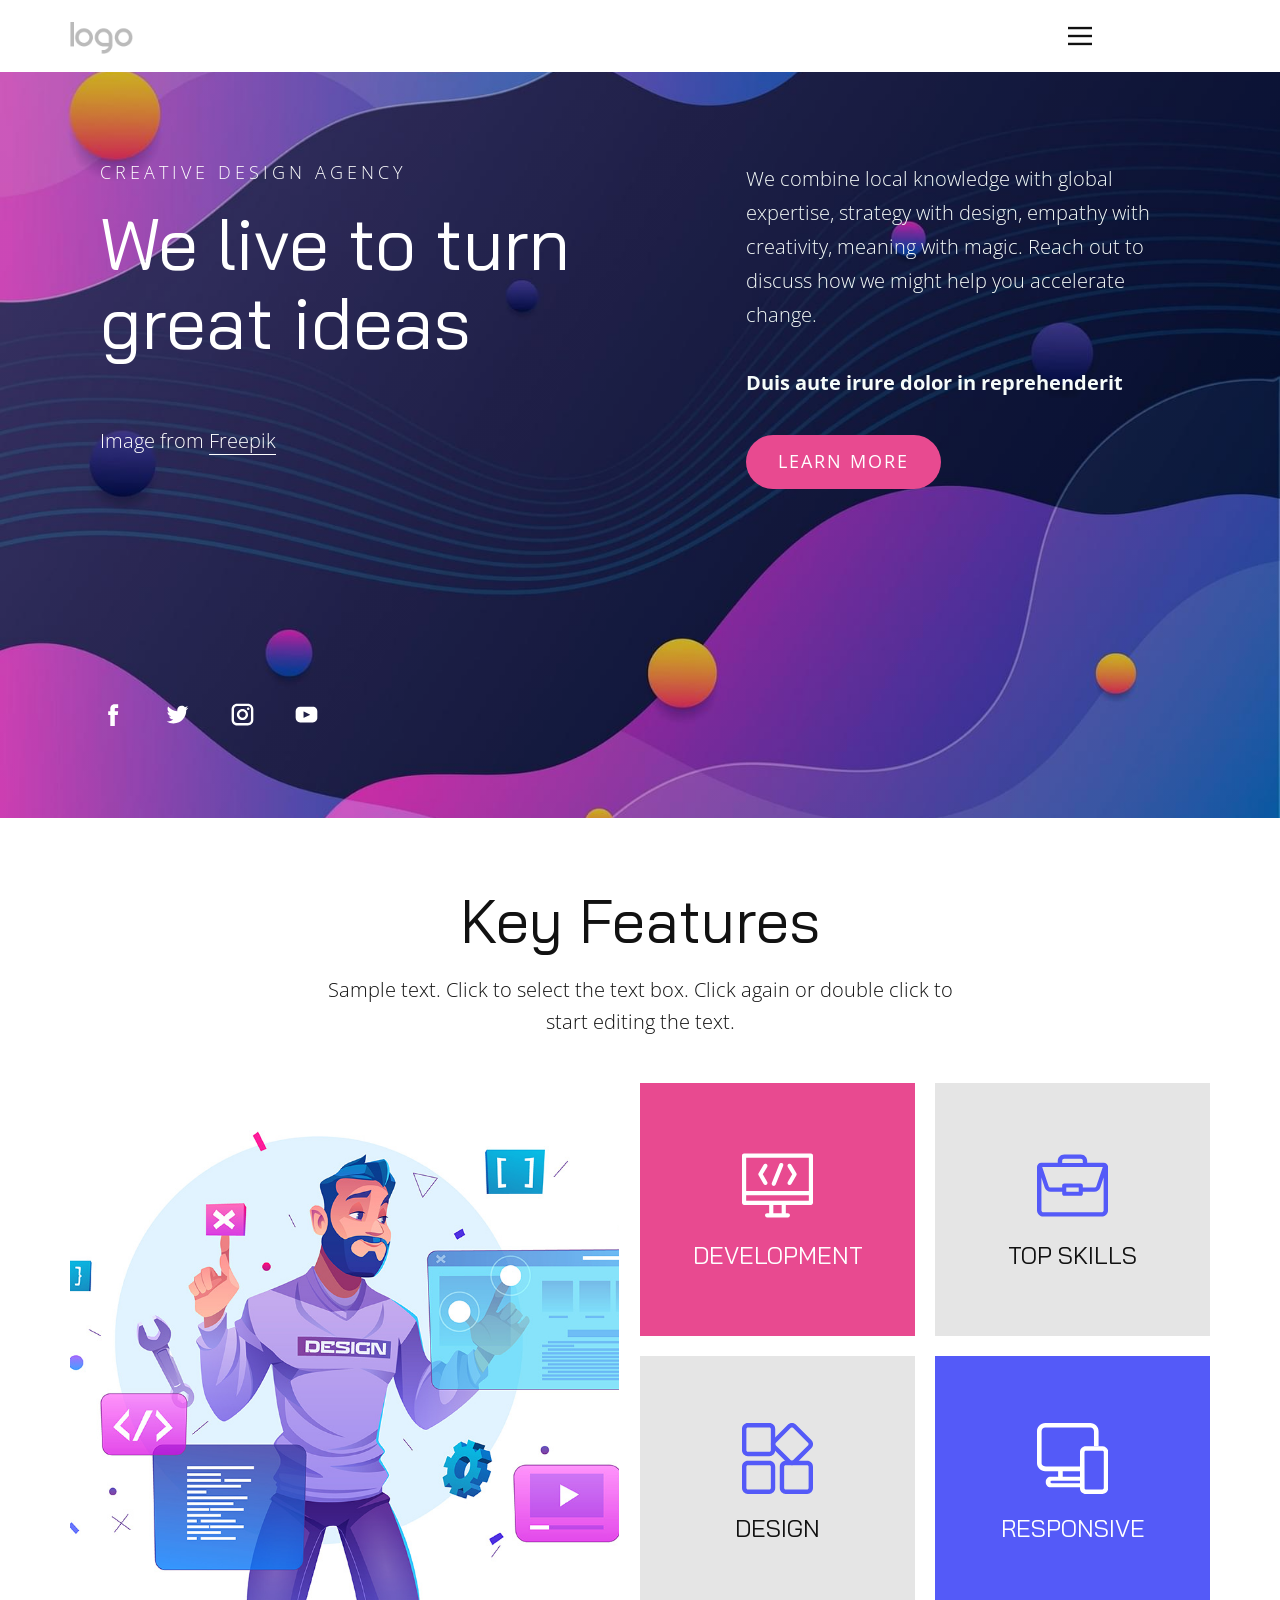
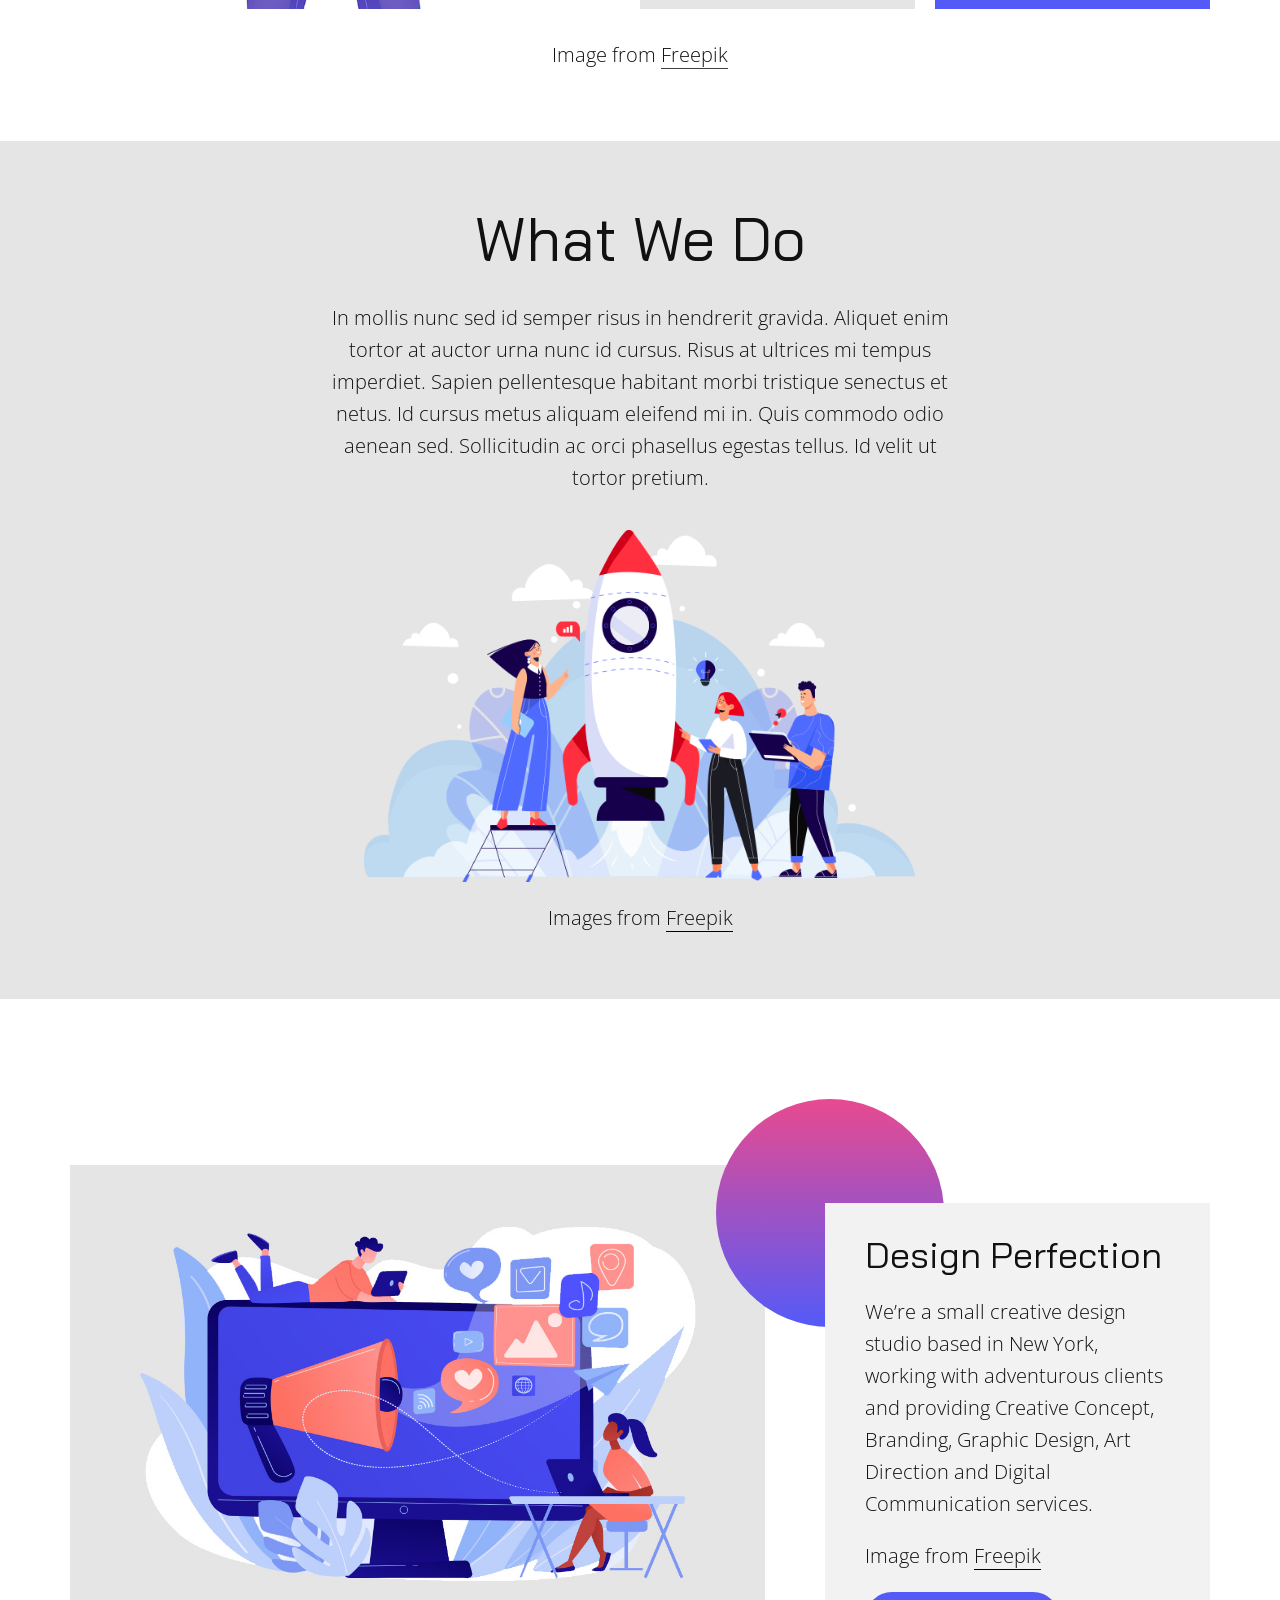
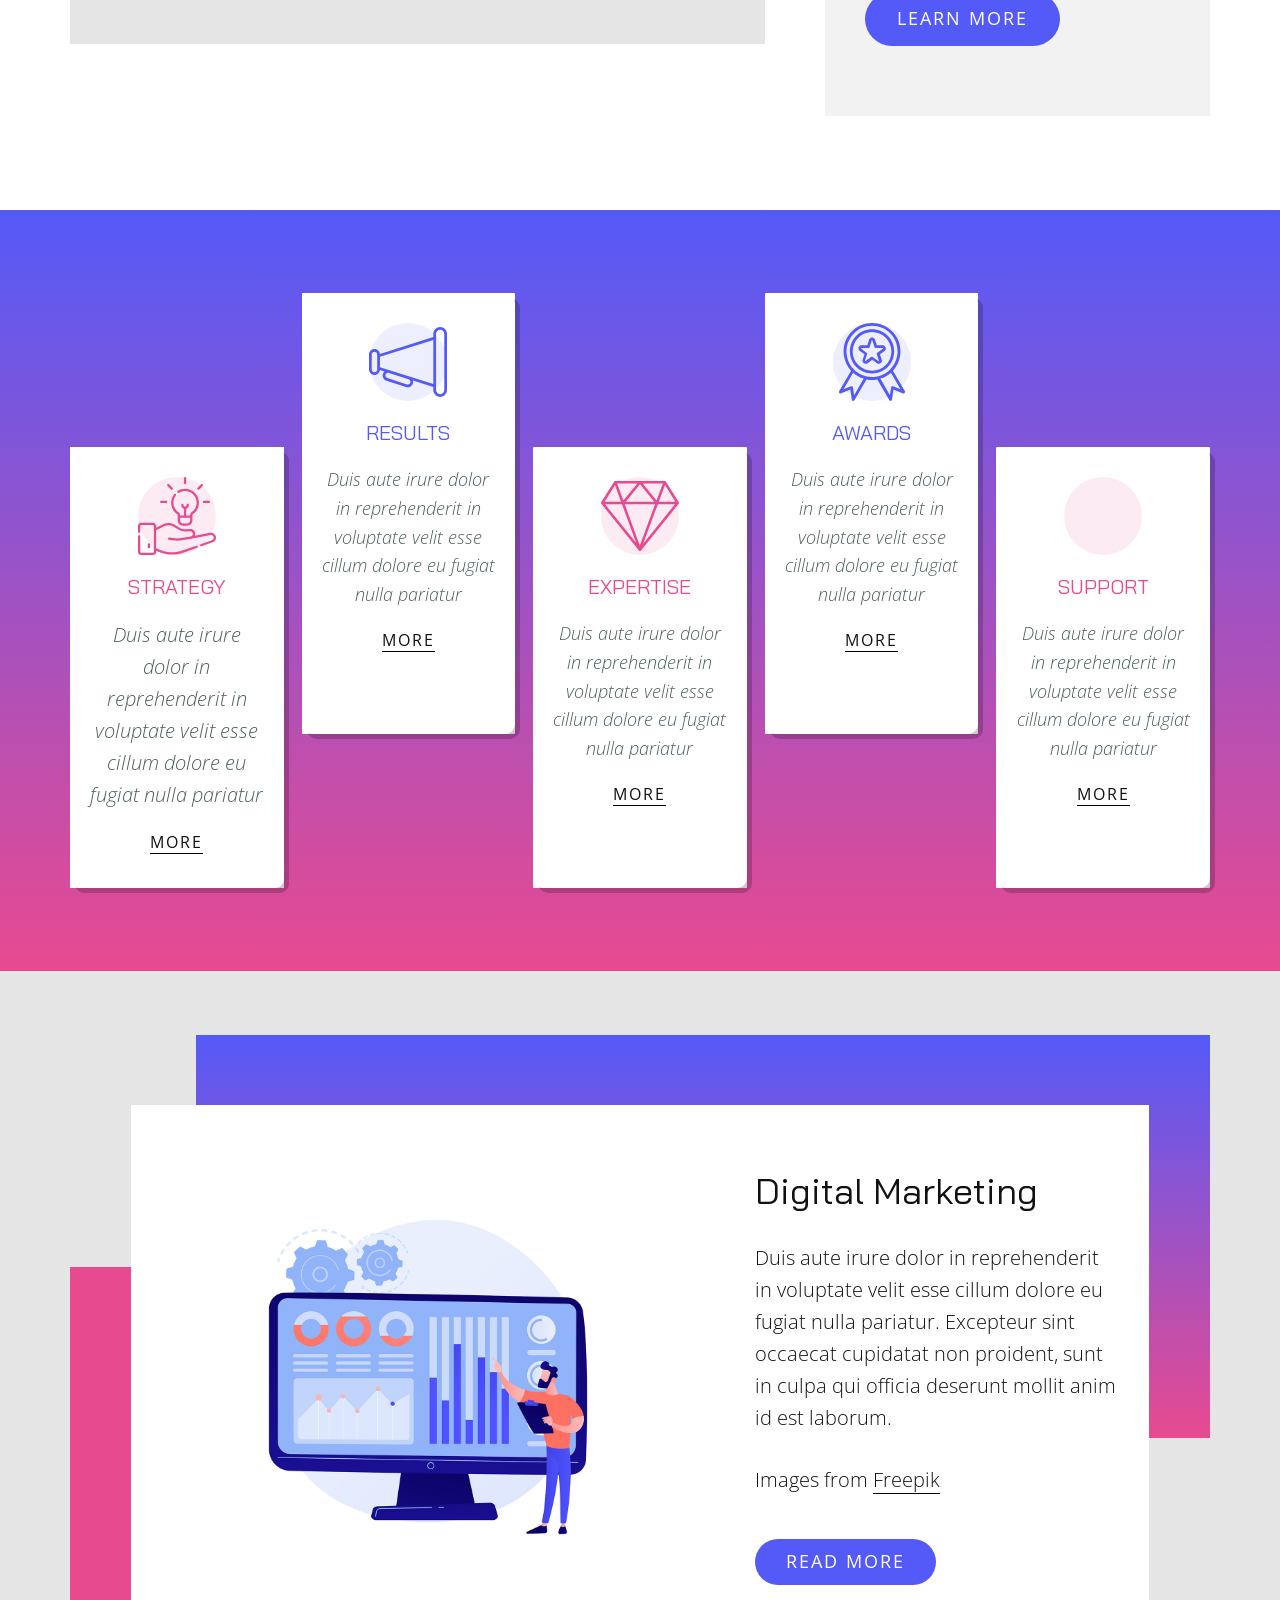
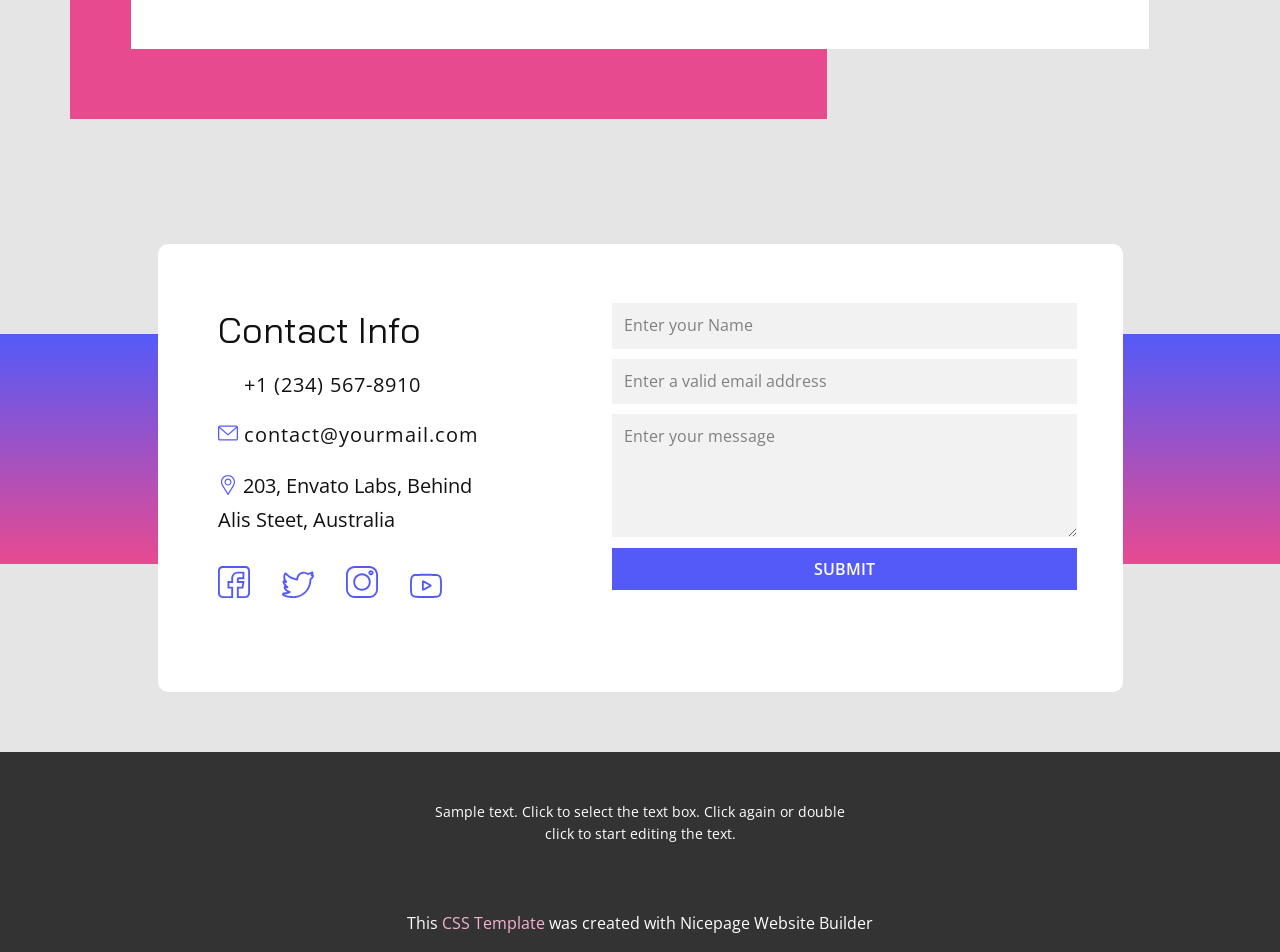
==== index.html @ 0162352d "push inicial" ====
<!DOCTYPE html>
<html style="font-size: 16px;" lang="es"><head>
    <meta name="viewport" content="width=device-width, initial-scale=1.0">
    <meta charset="utf-8">
    <meta name="keywords" content="Mauritius Sea &amp;amp; Water activities">
    <meta name="description" content="">
    <title>Home 1</title>
    <link rel="stylesheet" href="nicepage.css" media="screen">
<link rel="stylesheet" href="index.css" media="screen">
    <script class="u-script" type="text/javascript" src="jquery.js" defer=""></script>
    <script class="u-script" type="text/javascript" src="nicepage.js" defer=""></script>
    <meta name="generator" content="Nicepage 7.14.0, nicepage.com">
    
    
    
    
    
    
    
    
    
    <link id="u-page-google-font" rel="stylesheet" href="https://fonts.googleapis.com/css2?display=swap&amp;family=Open+Sans:ital,wght@0,300;0,400;0,500;0,600;0,700;0,800;1,300;1,400;1,500;1,600;1,700;1,800&amp;family=Bai+Jamjuree:ital,wght@0,200;0,300;0,400;0,500;0,600;0,700;1,200;1,300;1,400;1,500;1,600;1,700">
    <script type="application/ld+json">{
		"@context": "http://schema.org",
		"@type": "Organization",
		"name": "",
		"logo": "images/default-logo.png",
		"sameAs": []
}</script>
    <meta name="theme-color" content="#e84a90">
    <meta property="og:title" content="Home 1">
    <meta property="og:type" content="website">
  <meta name="referrer" content="origin"><meta data-intl-tel-input-cdn-path="intlTelInput/"></head>
  <body data-home-page="https://website6575016.nicepage.io/Home-1.html?version=863af078-2e16-32a1-5fa2-3217bb6b4cd6" data-home-page-title="Home 1" data-path-to-root="./" data-include-products="false" class="u-body u-clearfix u-xl-mode" data-lang="es"><header class="u-align-center-sm u-align-center-xs u-clearfix u-header u-header" id="sec-dd13"><div class="u-clearfix u-sheet u-valign-middle u-sheet-1">
        <a href="#" class="u-image u-logo u-image-1" data-image-width="80" data-image-height="40">
          <img src="images/default-logo.png" class="u-logo-image u-logo-image-1">
        </a>
        <div class="u-social-icons u-social-icons-1">
          <a class="u-social-url" title="facebook" target="_blank" href=""><span class="u-icon u-social-facebook u-social-icon u-icon-1"><svg class="u-svg-link" preserveAspectRatio="xMidYMin slice" viewBox="0 0 112 112" style=""><use xlink:href="#svg-bc97"></use></svg><svg class="u-svg-content" viewBox="0 0 112 112" x="0" y="0" id="svg-bc97"><circle style=""></circle></svg></span>
          </a>
          <a class="u-social-url" title="twitter" target="_blank" href=""><span class="u-icon u-social-icon u-social-twitter u-icon-2"><svg class="u-svg-link" preserveAspectRatio="xMidYMin slice" viewBox="0 0 112 112" style=""><use xlink:href="#svg-5d73"></use></svg><svg class="u-svg-content" viewBox="0 0 112 112" x="0" y="0" id="svg-5d73"><circle class="st0" style=""></circle></svg></span>
          </a>
          <a class="u-social-url" title="instagram" target="_blank" href=""><span class="u-icon u-social-icon u-social-instagram u-icon-3"><svg class="u-svg-link" preserveAspectRatio="xMidYMin slice" viewBox="0 0 112 112" style=""><use xlink:href="#svg-6d28"></use></svg><svg class="u-svg-content" viewBox="0 0 112 112" x="0" y="0" id="svg-6d28"><circle style=""></circle></svg></span>
          </a>
        </div>
        <nav class="u-align-left u-menu u-menu-hamburger u-offcanvas u-menu-1" data-responsive-from="XL" role="navigation">
          <div class="menu-collapse" style="font-size: 1rem; letter-spacing: 0px; font-weight: 500;">
            <a class="u-button-style u-custom-active-color u-custom-border u-custom-border-color u-custom-hover-color u-custom-left-right-menu-spacing u-custom-text-active-color u-custom-text-color u-custom-text-hover-color u-custom-top-bottom-menu-spacing u-hamburger-link u-nav-link" href="#" tabindex="-1" aria-label="Open menu" aria-controls="373e">
              <svg class="u-svg-link" preserveAspectRatio="xMidYMin slice" viewBox="0 0 302 302" style=""><use xlink:href="#svg-8a8f"></use></svg>
              <svg xmlns="http://www.w3.org/2000/svg" xmlns:xlink="http://www.w3.org/1999/xlink" version="1.1" id="svg-8a8f" x="0px" y="0px" viewBox="0 0 302 302" style="enable-background:new 0 0 302 302;" xml:space="preserve" class="u-svg-content"><g><rect y="36" width="302" height="30"></rect><rect y="236" width="302" height="30"></rect><rect y="136" width="302" height="30"></rect>
</g><g></g><g></g><g></g><g></g><g></g><g></g><g></g><g></g><g></g><g></g><g></g><g></g><g></g><g></g><g></g></svg>
            </a>
          </div>
          <div class="u-custom-menu u-nav-container">
            <ul class="u-nav u-spacing-2 u-unstyled u-nav-1" role="menubar"><li class="u-nav-item" role="none"><a class="u-active-grey-5 u-button-style u-hover-grey-10 u-nav-link u-text-active-grey-90 u-text-grey-90 u-text-hover-grey-90" href="#" style="padding: 10px 20px;" tabindex="-1" role="menuitem" aria-haspopup="true" aria-expanded="false">Home</a>
</li></ul>
          </div>
          <div class="u-custom-menu u-nav-container-collapse" id="373e" role="region" aria-label="Menu panel">
            <div class="u-align-center u-black u-container-align-center u-container-style u-inner-container-layout u-opacity u-opacity-95 u-sidenav">
              <div class="u-inner-container-layout u-sidenav-overflow">
                <div class="u-menu-close" tabindex="-1" aria-label="Close menu"></div>
                <ul class="u-align-center u-nav u-popupmenu-items u-unstyled u-nav-2"><li class="u-nav-item"><a class="u-button-style u-nav-link" href="#" style="padding: 10px 20px;">Home</a>
</li></ul>
              </div>
            </div>
            <div class="u-black u-menu-overlay u-opacity u-opacity-70"></div>
          </div>
        </nav>
      </div><style class="darkreader darkreader--sync" media="screen"></style><style class="darkreader darkreader--sync" media="screen"></style><style class="darkreader darkreader--sync" media="screen"></style><style class="darkreader darkreader--sync" media="screen"></style><style class="darkreader darkreader--sync" media="screen"></style></header>
    <style class="darkreader darkreader--sync" media="screen"></style>
    <style class="darkreader darkreader--sync" media="screen"></style>
    <style class="darkreader darkreader--sync" media="screen"></style>
    <section class="u-clearfix u-image u-shading u-section-1" id="carousel_b893">
      <div class="u-clearfix u-sheet u-valign-middle u-sheet-1">
        <div class="u-clearfix u-expanded-width u-gutter-0 u-layout-spacing-vertical u-layout-wrap u-layout-wrap-1">
          <div class="u-gutter-0 u-layout">
            <div class="u-layout-row">
              <div class="u-size-34-lg u-size-34-xl u-size-35-md u-size-35-sm u-size-35-xs">
                <div class="u-layout-col">
                  <div class="u-container-style u-layout-cell u-left-cell u-size-30 u-layout-cell-1">
                    <div class="u-container-layout u-valign-top u-container-layout-1">
                      <h6 class="u-custom-font u-text u-text-body-alt-color u-text-font u-text-1">creative design agency</h6>
                      <h1 class="u-custom-font u-text u-title u-text-2">We live to turn great ideas</h1>
                      <p class="u-text u-text-3">Image from <a href="https://www.freepik.com/vectors/background" class="u-active-none u-border-1 u-border-active-palette-1-light-2 u-border-hover-palette-1-light-2 u-border-no-left u-border-no-right u-border-no-top u-border-white u-btn u-button-link u-button-style u-hover-none u-none u-text-body-alt-color u-btn-1">Freepik</a>
                      </p>
                    </div>
                  </div>
                  <div class="u-align-left u-container-align-left u-container-style u-layout-cell u-left-cell u-size-30 u-layout-cell-2">
                    <div class="u-container-layout u-valign-bottom u-container-layout-2">
                      <div class="u-social-icons u-social-icons-1">
                        <a class="u-social-url" target="_blank" href=""><span class="u-icon u-icon-circle u-social-facebook u-social-icon u-icon-1"><svg class="u-svg-link" preserveAspectRatio="xMidYMin slice" viewBox="0 0 112 112" style=""><use xlink:href="#svg-ee78"></use></svg><svg x="0px" y="0px" viewBox="0 0 112 112" id="svg-ee78" class="u-svg-content"><path d="M75.5,28.8H65.4c-1.5,0-4,0.9-4,4.3v9.4h13.9l-1.5,15.8H61.4v45.1H42.8V58.3h-8.8V42.4h8.8V32.2 c0-7.4,3.4-18.8,18.8-18.8h13.8v15.4H75.5z"></path></svg></span>
                        </a>
                        <a class="u-social-url" target="_blank" href=""><span class="u-icon u-icon-circle u-social-icon u-social-twitter u-icon-2"><svg class="u-svg-link" preserveAspectRatio="xMidYMin slice" viewBox="0 0 112 112" style=""><use xlink:href="#svg-25da"></use></svg><svg x="0px" y="0px" viewBox="0 0 112 112" id="svg-25da" class="u-svg-content"><path d="M92.2,38.2c0,0.8,0,1.6,0,2.3c0,24.3-18.6,52.4-52.6,52.4c-10.6,0.1-20.2-2.9-28.5-8.2 c1.4,0.2,2.9,0.2,4.4,0.2c8.7,0,16.7-2.9,23-7.9c-8.1-0.2-14.9-5.5-17.3-12.8c1.1,0.2,2.4,0.2,3.4,0.2c1.6,0,3.3-0.2,4.8-0.7 c-8.4-1.6-14.9-9.2-14.9-18c0-0.2,0-0.2,0-0.2c2.5,1.4,5.4,2.2,8.4,2.3c-5-3.3-8.3-8.9-8.3-15.4c0-3.4,1-6.5,2.5-9.2 c9.1,11.1,22.7,18.5,38,19.2c-0.2-1.4-0.4-2.8-0.4-4.3c0.1-10,8.3-18.2,18.5-18.2c5.4,0,10.1,2.2,13.5,5.7c4.3-0.8,8.1-2.3,11.7-4.5 c-1.4,4.3-4.3,7.9-8.1,10.1c3.7-0.4,7.3-1.4,10.6-2.9C98.9,32.3,95.7,35.5,92.2,38.2z"></path></svg></span>
                        </a>
                        <a class="u-social-url" target="_blank" href=""><span class="u-icon u-icon-circle u-social-icon u-social-instagram u-icon-3"><svg class="u-svg-link" preserveAspectRatio="xMidYMin slice" viewBox="0 0 112 112" style=""><use xlink:href="#svg-e71d"></use></svg><svg x="0px" y="0px" viewBox="0 0 112 112" id="svg-e71d" class="u-svg-content"><path d="M55.9,32.9c-12.8,0-23.2,10.4-23.2,23.2s10.4,23.2,23.2,23.2s23.2-10.4,23.2-23.2S68.7,32.9,55.9,32.9z M55.9,69.4c-7.4,0-13.3-6-13.3-13.3c-0.1-7.4,6-13.3,13.3-13.3s13.3,6,13.3,13.3C69.3,63.5,63.3,69.4,55.9,69.4z"></path><path d="M79.7,26.8c-3,0-5.4,2.5-5.4,5.4s2.5,5.4,5.4,5.4c3,0,5.4-2.5,5.4-5.4S82.7,26.8,79.7,26.8z"></path><path d="M78.2,11H33.5C21,11,10.8,21.3,10.8,33.7v44.7c0,12.6,10.2,22.8,22.7,22.8h44.7c12.6,0,22.7-10.2,22.7-22.7 V33.7C100.8,21.1,90.6,11,78.2,11z M91,78.4c0,7.1-5.8,12.8-12.8,12.8H33.5c-7.1,0-12.8-5.8-12.8-12.8V33.7 c0-7.1,5.8-12.8,12.8-12.8h44.7c7.1,0,12.8,5.8,12.8,12.8V78.4z"></path></svg></span>
                        </a>
                        <a class="u-social-url" target="_blank" href="#"><span class="u-icon u-icon-circle u-social-icon u-social-youtube u-icon-4"><svg class="u-svg-link" preserveAspectRatio="xMidYMin slice" viewBox="0 0 112 112" style=""><use xlink:href="#svg-6f4f"></use></svg><svg x="0px" y="0px" viewBox="0 0 112 112" id="svg-6f4f" class="u-svg-content"><path d="M82.3,24H29.7C19.3,24,11,32.5,11,43v26.7c0,10.5,8.3,19,18.7,19h52.5c10.3,0,18.7-8.5,18.7-19V43 C101,32.5,92.7,24,82.3,24L82.3,24z M69.7,57.6L45.1,69.5c-0.7,0.2-1.4-0.2-1.4-0.8V44.1c0-0.7,0.8-1.3,1.4-0.8l24.6,12.6 C70.4,56.2,70.4,57.3,69.7,57.6L69.7,57.6z"></path></svg></span>
                        </a>
                      </div>
                    </div>
                  </div>
                </div>
              </div>
              <div class="u-size-25-md u-size-25-sm u-size-25-xs u-size-26-lg u-size-26-xl">
                <div class="u-layout-row">
                  <div class="u-align-left u-container-align-left u-container-style u-layout-cell u-right-cell u-size-60 u-layout-cell-3">
                    <div class="u-container-layout u-container-layout-3">
                      <p class="u-text u-text-palette-5-light-3 u-text-4">We combine local knowledge with global expertise, strategy with design, empathy with creativity, meaning with magic. Reach out to discuss how we might help you accelerate change.<br>
                        <br><b>Duis aute irure dolor in reprehenderit</b>
                      </p>
                      <a href="#" class="u-border-none u-btn u-btn-round u-button-style u-color-scheme-summer-time u-color-style-multicolor-1 u-palette-1-base u-radius-50 u-btn-2">Learn more</a>
                    </div>
                  </div>
                </div>
              </div>
            </div>
          </div>
        </div>
      </div>
      <style class="darkreader darkreader--sync" media="screen"></style>
      <style class="darkreader darkreader--sync" media="screen"></style>
      <style class="darkreader darkreader--sync" media="screen"></style>
      <style class="darkreader darkreader--sync" media="screen"></style>
      <style class="darkreader darkreader--sync" media="screen"></style>
    </section>
    <section class="u-align-center u-clearfix u-container-align-center u-white u-section-2" id="carousel_b13d">
      <div class="u-clearfix u-sheet u-valign-middle u-sheet-1">
        <h2 class="u-align-center u-text u-text-default u-text-1">Key Features</h2>
        <p class="u-text u-text-2">Sample text. Click to select the text box. Click again or double click to start editing the text.</p>
        <img alt="" class="u-expanded-width-md u-expanded-width-sm u-expanded-width-xs u-image u-image-default u-image-1" src="images/ffff.jpg" data-image-width="1200" data-image-height="800">
        <div class="u-expanded-width-md u-expanded-width-sm u-expanded-width-xs u-list u-list-1">
          <div class="u-repeater u-repeater-1">
            <div class="u-align-center u-container-align-center u-container-style u-custom-item u-list-item u-palette-1-base u-repeater-item u-list-item-1">
              <div class="u-container-layout u-similar-container u-valign-middle u-container-layout-1"><span class="u-icon u-icon-1"><svg class="u-svg-link" preserveAspectRatio="xMidYMin slice" viewBox="0 0 512 512" style=""><use xlink:href="#svg-3904"></use></svg><svg class="u-svg-content" viewBox="0 0 512 512" id="svg-3904"><g><path d="m497 26h-482c-8.284 0-15 6.716-15 15v340c0 8.284 6.716 15 15 15h181v60h-15c-8.284 0-15 6.716-15 15s6.716 15 15 15h150c8.284 0 15-6.716 15-15s-6.716-15-15-15h-15v-60h181c8.284 0 15-6.716 15-15v-340c0-8.284-6.716-15-15-15zm-15 30v240h-452v-240zm-196 400h-60v-60h60zm-256-90v-40h452v40z"></path><path d="m223.381 258.012c1.818.724 3.694 1.066 5.539 1.066 5.964 0 11.604-3.581 13.942-9.46l54.15-136.147c3.062-7.697-.697-16.42-8.395-19.481-7.698-3.063-16.42.697-19.481 8.395l-54.15 136.148c-3.061 7.696.698 16.417 8.395 19.479z"></path><path d="m335.557 250.526c2.367 1.372 4.953 2.023 7.504 2.023 5.177 0 10.213-2.683 12.994-7.484l36.363-62.777c2.741-4.732 2.69-10.58-.133-15.263l-36.363-60.315c-4.277-7.095-13.495-9.378-20.591-5.102-7.095 4.277-9.379 13.496-5.102 20.591l31.786 52.724-31.919 55.106c-4.153 7.167-1.708 16.345 5.461 20.497z"></path><path d="m155.945 245.065c2.782 4.802 7.817 7.484 12.994 7.484 2.551 0 5.138-.651 7.504-2.023 7.168-4.152 9.613-13.33 5.461-20.498l-31.919-55.106 31.786-52.724c4.277-7.095 1.993-16.313-5.102-20.591-7.096-4.278-16.314-1.993-20.591 5.102l-36.363 60.315c-2.823 4.683-2.874 10.531-.133 15.263z"></path>
</g></svg></span>
                <h4 class="u-text u-text-3">Development</h4>
              </div>
            </div>
            <div class="u-align-center u-container-align-center u-container-style u-custom-item u-grey-10 u-list-item u-repeater-item u-list-item-2">
              <div class="u-container-layout u-similar-container u-valign-middle u-container-layout-2"><span class="u-icon u-text-palette-2-base u-icon-2"><svg class="u-svg-link" preserveAspectRatio="xMidYMin slice" viewBox="0 0 128 128" style=""><use xlink:href="#svg-5aaa"></use></svg><svg class="u-svg-content" viewBox="0 0 128 128" id="svg-5aaa"><path d="m78.9 15.9c2.1 0 3.7 1.7 3.7 3.7v3.7h-37.2v-3.7c0-2 1.7-3.7 3.7-3.7h29.8m39.7 14.8-11.6 34.5c-0.5 1.5-1.9 2.5-3.5 2.5h-20.9v-3.7c0-2-1.7-3.7-3.7-3.7h-29.8c-2.1 0-3.7 1.7-3.7 3.7v3.7h-20.9c-1.6 0-3-1-3.5-2.5l-11.6-34.5h109.2m1.5 19.1v58.6c0 2-1.7 3.7-3.7 3.7h-104.7c-2.1 0-3.7-1.7-3.7-3.7v-58.6l5.9 17.7c1.5 4.5 5.8 7.6 10.6 7.6h20.9v3.7c0 2 1.7 3.7 3.7 3.7h29.8c2.1 0 3.7-1.7 3.7-3.7v-3.7h20.9c4.8 0 9.1-3 10.6-7.6l6-17.7m-44.9 17.9v7.4h-22.4v-7.4h22.4m15.3-44.9v-3.2c0-6.4-5.2-11.6-11.6-11.6h-29.8c-6.4 0-11.7 5.2-11.7 11.6v3.2h-29.5c-4.4 0-7.9 3.5-7.9 7.9v77.7c0 6.4 5.2 11.6 11.7 11.6h104.7c6.4 0 11.7-5.2 11.7-11.6v-77.7c0-4.4-3.6-7.9-7.9-7.9h-29.7z"></path></svg></span>
                <h4 class="u-text u-text-4">Top Skills</h4>
              </div>
            </div>
            <div class="u-align-center u-container-align-center u-container-style u-custom-item u-grey-10 u-list-item u-repeater-item u-shape-rectangle">
              <div class="u-container-layout u-similar-container u-valign-middle u-container-layout-3"><span class="u-icon u-text-palette-2-base u-icon-3"><svg class="u-svg-link" preserveAspectRatio="xMidYMin slice" viewBox="0 0 128 128" style=""><use xlink:href="#svg-73b9"></use></svg><svg class="u-svg-content" viewBox="0 0 128 128" id="svg-73b9"><path d="m117.4 76c1.5 0 2.7 1.2 2.7 2.7v38.7c0 1.5-1.2 2.7-2.7 2.7h-38.7c-1.5 0-2.7-1.2-2.7-2.7v-38.7c0-1.5 1.2-2.7 2.7-2.7h38.7m0-7.9h-38.7c-5.8 0-10.6 4.8-10.6 10.6v38.7c0 5.8 4.8 10.6 10.6 10.6h38.7c5.8 0 10.6-4.8 10.6-10.6v-38.7c0-5.8-4.8-10.6-10.6-10.6z"></path><path d="m49.3 7.9c1.5 0 2.7 1.2 2.7 2.7v38.7c0 1.5-1.2 2.7-2.7 2.7h-38.7c-1.5 0-2.7-1.2-2.7-2.7v-38.7c0-1.5 1.2-2.7 2.7-2.7h38.7m0-7.9h-38.7c-5.8 0-10.6 4.8-10.6 10.6v38.7c0 5.8 4.8 10.6 10.6 10.6h38.7c5.8 0 10.6-4.8 10.6-10.6v-38.7c0-5.8-4.8-10.6-10.6-10.6z"></path><path d="m90 7.9c0.7 0 1.4 0.3 1.9 0.8l27.4 27.4c1 1 1 2.7 0 3.8l-27.4 27.3c-0.5 0.5-1.2 0.8-1.9 0.8s-1.4-0.3-1.9-0.8l-27.3-27.3c-1-1-1-2.7 0-3.8l27.3-27.4c0.6-0.5 1.3-0.8 1.9-0.8m0-7.9c-2.8 0-5.5 1.1-7.5 3.1l-27.3 27.4c-2 2-3.1 4.7-3.1 7.5s1.1 5.5 3.1 7.5l27.4 27.4c2 2 4.7 3.1 7.5 3.1s5.5-1.1 7.5-3.1l27.4-27.4c2-2 3.1-4.7 3.1-7.5s-1.1-5.5-3.1-7.5l-27.5-27.4c-2-2-4.6-3.1-7.5-3.1z"></path><path d="m49.3 76c1.5 0 2.7 1.2 2.7 2.7v38.7c0 1.5-1.2 2.7-2.7 2.7h-38.7c-1.5 0-2.7-1.2-2.7-2.7v-38.7c0-1.5 1.2-2.7 2.7-2.7h38.7m0-7.9h-38.7c-5.8 0-10.6 4.8-10.6 10.6v38.7c0 5.8 4.8 10.6 10.6 10.6h38.7c5.8 0 10.6-4.8 10.6-10.6v-38.7c0-5.8-4.8-10.6-10.6-10.6z"></path></svg></span>
                <h4 class="u-text u-text-5">Design</h4>
              </div>
            </div>
            <div class="u-align-center u-container-align-center u-container-style u-list-item u-palette-2-base u-repeater-item u-shape-rectangle u-list-item-4">
              <div class="u-container-layout u-similar-container u-valign-middle u-container-layout-4"><span class="u-icon u-icon-4"><svg class="u-svg-link" preserveAspectRatio="xMidYMin slice" viewBox="0 0 128 128" style=""><use xlink:href="#svg-27dd"></use></svg><svg class="u-svg-content" viewBox="0 0 128 128" id="svg-27dd"><path d="m26.4 108.7c-1.2 0-2.2-1-2.2-2.2s1-2.2 4.7-2.2h48.7v-7.4h-31.2v-9.9h31.2v-8.4h-58.7c-7.7 0-10.6-3-10.6-6.6v-57.1c0-3.7 3-6.6 6.6-6.6h81.2c3.7 0 6.6 3 6.6 6.6v27h8.3v-27c0-8.2-6.7-14.9-14.9-14.9h-81.2c-8.2 0-14.9 6.7-14.9 14.9v57.1c0 8.2 6.7 14.9 14.9 14.9h23.2v10.1h-13.8c-4.3 0-8.5 3.7-8.5 9.5v0.2c0 4.6 3.7 9.3 8.3 9.3h53.5v-7.3h-51.2z"></path><path d="m118 41.9h-30c-5.8 0-10.5 4.7-10.5 10.6 0 0 0.1 66.3 0.1 66.4 0 4.3 5.1 9 10.4 9h30c5.6 0 10.2-4.4 10.5-10.1v-65.3c0-5.9-4.7-10.6-10.5-10.6zm2.4 75.5c-0.1 1.3-1.1 2.3-2.4 2.3h-30c-1 0-1.9-0.7-2.2-1.6l-0.2-65.6c0-1.3 1.1-2.4 2.4-2.4h30c1.3 0 2.4 1.1 2.4 2.4v64.9z"></path></svg></span>
                <h4 class="u-text u-text-6">Responsive</h4>
              </div>
            </div>
          </div>
        </div>
        <p class="u-text u-text-default u-text-7">Image from <a href="https://www.freepik.com/vectors/man" class="u-active-none u-border-1 u-border-grey-75 u-border-no-left u-border-no-right u-border-no-top u-btn u-button-link u-button-style u-hover-none u-none u-text-body-color u-btn-1">Freepik</a>
        </p>
      </div>
      <style class="darkreader darkreader--sync" media="screen"></style>
      <style class="darkreader darkreader--sync" media="screen"></style>
      <style class="darkreader darkreader--sync" media="screen"></style>
      <style class="darkreader darkreader--sync" media="screen"></style>
      <style class="darkreader darkreader--sync" media="screen"></style>
    </section>
    <section class="u-align-center u-clearfix u-container-align-center u-grey-10 u-section-3" id="carousel_64ac">
      <div class="u-clearfix u-sheet u-sheet-1">
        <h2 class="u-text u-text-default u-text-1">What We Do</h2>
        <p class="u-text u-text-2"> In mollis nunc sed id semper risus in hendrerit gravida. Aliquet enim tortor at auctor urna nunc id cursus. Risus at ultrices mi tempus imperdiet. Sapien pellentesque habitant morbi tristique senectus et netus. Id cursus metus aliquam eleifend mi in. Quis commodo odio aenean sed. Sollicitudin ac orci phasellus egestas tellus. Id velit ut tortor pretium.<br>
        </p>
        <img class="u-image u-image-contain u-image-default u-image-1" src="images/Untitled-2.png" alt="" data-image-width="688" data-image-height="432">
        <p class="u-text u-text-default u-text-3">Images from <a href="https://www.freepik.com/vectors/abstract" class="u-border-1 u-border-black u-border-no-left u-border-no-right u-border-no-top u-btn u-button-link u-button-style u-none u-text-body-color u-btn-1" target="_blank">Freepik</a>
        </p>
      </div>
      <style class="darkreader darkreader--sync" media="screen"></style>
      <style class="darkreader darkreader--sync" media="screen"></style>
      <style class="darkreader darkreader--sync" media="screen"></style>
      <style class="darkreader darkreader--sync" media="screen"></style>
      <style class="darkreader darkreader--sync" media="screen"></style>
    </section>
    <section class="u-clearfix u-section-4" id="carousel_2b1c">
      <div class="u-clearfix u-sheet u-valign-middle-md u-valign-middle-sm u-valign-middle-xs u-sheet-1">
        <img class="u-expanded-width-xs u-image u-image-1" src="images/s.jpg" data-image-width="1158" data-image-height="818">
        <div class="u-gradient u-shape u-shape-circle u-shape-1"></div>
        <div class="u-align-left u-container-align-left u-container-style u-grey-5 u-group u-group-1">
          <div class="u-container-layout u-container-layout-1">
            <h3 class="u-text u-text-1">Design Perfection</h3>
            <p class="u-text u-text-2">We’re a small creative design studio based in New York, working with adventurous clients and providing Creative Concept, Branding, Graphic Design, Art Direction and Digital Communication services.</p>
            <p class="u-text u-text-3">Image from <a href="https://www.freepik.com/vectors/abstract" class="u-active-none u-border-1 u-border-active-palette-2-base u-border-black u-border-hover-palette-2-base u-border-no-left u-border-no-right u-border-no-top u-btn u-button-link u-button-style u-hover-none u-none u-text-body-color u-btn-1">Freepik</a>
            </p>
            <a href="#" class="u-btn u-btn-round u-button-style u-color-scheme-summer-time u-color-style-multicolor-1 u-palette-2-base u-radius-50 u-btn-2">Learn more</a>
          </div>
        </div>
      </div>
      <style class="darkreader darkreader--sync" media="screen"></style>
      <style class="darkreader darkreader--sync" media="screen"></style>
      <style class="darkreader darkreader--sync" media="screen"></style>
      <style class="darkreader darkreader--sync" media="screen"></style>
      <style class="darkreader darkreader--sync" media="screen"></style>
    </section>
    <section class="u-align-center u-clearfix u-container-align-center u-gradient u-section-5" id="carousel_42c4">
      <div class="u-clearfix u-sheet u-valign-middle-md u-valign-middle-sm u-valign-middle-xs u-sheet-1">
        <div class="u-clearfix u-expanded-width u-gutter-18 u-layout-wrap u-layout-wrap-1">
          <div class="u-gutter-0 u-layout">
            <div class="u-layout-row">
              <div class="u-size-12 u-size-30-md">
                <div class="u-layout-col">
                  <div class="u-container-style u-hidden-md u-hidden-sm u-hidden-xs u-layout-cell u-size-20 u-layout-cell-1">
                    <div class="u-container-layout u-container-layout-1"></div>
                  </div>
                  <div class="u-align-center u-container-align-center u-container-style u-layout-cell u-radius-9 u-shape-round u-size-40 u-white u-layout-cell-2">
                    <div class="u-container-layout u-valign-top u-container-layout-2"><span class="u-icon u-icon-circle u-palette-1-light-3 u-spacing-18 u-text-palette-1-base u-icon-1"><svg class="u-svg-link" preserveAspectRatio="xMidYMin slice" viewBox="0 0 512.006 512.006" style=""><use xlink:href="#svg-dea2"></use></svg><svg class="u-svg-content" viewBox="0 0 512.006 512.006" id="svg-dea2"><g><path d="m510.023 387.106c-5.507-15.121-20.975-23.906-36.782-20.882l-99.594 19.037c1.503-3.762 2.33-7.857 2.33-12.128 0-9.021-3.788-17.721-10.393-23.866-6.605-6.146-15.562-9.296-24.554-8.648l-29.207 2.108c-12.698.914-25.166-2.081-36.058-8.665l-34.533-20.873c-23.356-14.118-51.877-15.263-76.292-3.059l-45.747 22.868v-12.959c0-11.28-9.177-20.458-20.457-20.458h-78.278c-11.28 0-20.458 9.178-20.458 20.458v39.608c0 4.143 3.357 7.5 7.5 7.5s7.5-3.357 7.5-7.5v-39.608c0-3.01 2.448-5.458 5.458-5.458h78.279c3.009 0 5.457 2.448 5.457 5.458v171.502c0 3.01-2.448 5.458-5.457 5.458h-78.279c-3.01 0-5.458-2.448-5.458-5.458v-101.907c0-4.143-3.357-7.5-7.5-7.5s-7.5 3.357-7.5 7.5v101.907c0 11.28 9.178 20.458 20.458 20.458h78.279c11.28 0 20.457-9.178 20.457-20.458v-7.478l22.411 9.141c26.458 10.791 54.497 16.206 82.571 16.206 24.475 0 48.978-4.115 72.479-12.372l91.237-32.052c3.908-1.373 5.964-5.654 4.591-9.562-1.373-3.906-5.655-5.962-9.562-4.59l-91.237 32.052c-46.999 16.511-98.288 15.243-144.415-3.57l-28.076-11.452v-118.096l52.454-26.22c19.784-9.891 42.896-8.963 61.825 2.479l34.533 20.873c13.562 8.197 29.084 11.926 44.897 10.788l29.207-2.108c4.93-.352 9.638 1.303 13.256 4.669 3.618 3.367 5.61 7.942 5.61 12.885 0 8.575-6.125 15.857-14.567 17.334l-.104.02-61.873 10.667c-18.429 3.176-37.118 3.176-55.545-.005l-24.026-4.146c-4.091-.703-7.962 2.034-8.666 6.115-.704 4.082 2.033 7.962 6.115 8.666l24.026 4.146c20.117 3.473 40.52 3.474 60.645.005.117-.02 61.898-10.674 62.036-10.698.011-.002.022-.003.032-.005l127.007-24.277c8.536-1.622 16.896 3.112 19.872 11.282 3.361 9.23-1.454 19.406-10.722 22.661l-73.642 25.871c-3.907 1.373-5.963 5.654-4.59 9.562 1.376 3.915 5.664 5.96 9.562 4.59l73.641-25.871c17.155-6.022 26.07-24.863 19.847-41.945z"></path><path d="m79.134 460.818v-18.942c0-4.143-3.357-7.5-7.5-7.5s-7.5 3.357-7.5 7.5v18.942c0 4.143 3.357 7.5 7.5 7.5s7.5-3.357 7.5-7.5z"></path><path d="m308.919 47.267c4.143 0 7.5-3.357 7.5-7.5v-32.259c0-4.143-3.357-7.5-7.5-7.5s-7.5 3.357-7.5 7.5v32.26c0 4.142 3.357 7.499 7.5 7.499z"></path><path d="m401.884 81.381 22.811-22.811c2.929-2.93 2.929-7.678 0-10.607-2.93-2.928-7.678-2.928-10.607 0l-22.811 22.811c-2.929 2.93-2.929 7.678 0 10.607 2.93 2.928 7.677 2.927 10.607 0z"></path><path d="m215.954 81.382c2.931 2.929 7.678 2.928 10.607 0 2.929-2.93 2.929-7.678 0-10.607l-22.811-22.812c-2.93-2.928-7.678-2.928-10.607 0-2.929 2.93-2.929 7.678 0 10.607z"></path><path d="m152.688 171.239h32.26c4.143 0 7.5-3.357 7.5-7.5s-3.357-7.5-7.5-7.5h-32.26c-4.143 0-7.5 3.357-7.5 7.5s3.357 7.5 7.5 7.5z"></path><path d="m432.891 171.239h32.259c4.143 0 7.5-3.357 7.5-7.5s-3.357-7.5-7.5-7.5h-32.259c-4.143 0-7.5 3.357-7.5 7.5s3.357 7.5 7.5 7.5z"></path><path d="m258.105 244.183c1.461.981 2.333 2.593 2.333 4.31v37.541c0 18.578 15.115 33.692 33.693 33.692h29.574c18.578 0 33.692-15.114 33.692-33.692v-37.542c0-1.717.864-3.322 2.312-4.295 25.297-16.994 40.4-45.309 40.4-75.741 0-49.837-39.985-90.507-89.935-91.184-17.205-.243-34.039 4.419-48.747 13.453-3.53 2.168-4.634 6.786-2.466 10.316 2.169 3.529 6.788 4.633 10.315 2.465 12.285-7.545 26.37-11.391 40.694-11.236 41.095.556 75.138 33.964 75.138 76.186 0 25.428-12.622 49.087-33.765 63.29-5.604 3.763-8.948 10.023-8.948 16.746v4.658h-25.979v-45.351c10.253-3.201 17.717-12.784 17.717-24.079 0-4.143-3.357-7.5-7.5-7.5s-7.5 3.357-7.5 7.5c0 5.634-4.583 10.218-10.217 10.218s-10.218-4.584-10.218-10.218c0-4.143-3.357-7.5-7.5-7.5s-7.5 3.357-7.5 7.5c0 11.295 7.464 20.878 17.718 24.079v45.351h-25.98v-4.657c0-6.721-3.352-12.985-8.965-16.759-21.578-14.504-34.189-38.671-33.735-64.646.289-16.552 5.862-32.235 16.117-45.354 2.551-3.264 1.973-7.978-1.29-10.528-3.266-2.55-7.977-1.973-10.528 1.29-12.277 15.708-18.95 34.495-19.297 54.331-.541 31.083 14.549 60.002 40.367 77.356zm84.293 23.967v17.884c0 10.307-8.386 18.692-18.692 18.692h-29.574c-10.308 0-18.693-8.386-18.693-18.692v-17.884z"></path>
</g></svg></span>
                      <h5 class="u-text u-text-palette-1-base u-text-1">strategy</h5>
                      <p class="u-text u-text-palette-5-dark-2 u-text-2">Duis aute irure dolor in reprehenderit in voluptate velit esse cillum dolore eu fugiat nulla pariatur</p>
                      <a href="#" class="u-active-none u-align-center u-border-1 u-border-active-grey-60 u-border-black u-border-hover-grey-60 u-border-no-left u-border-no-right u-border-no-top u-btn u-button-style u-hover-none u-none u-text-body-color u-btn-1">more</a>
                    </div>
                  </div>
                </div>
              </div>
              <div class="u-size-12 u-size-30-md">
                <div class="u-layout-col">
                  <div class="u-align-center u-container-align-center u-container-style u-layout-cell u-radius-10 u-shape-round u-size-40 u-white u-layout-cell-3">
                    <div class="u-container-layout u-valign-top u-container-layout-3"><span class="u-icon u-icon-circle u-palette-2-light-3 u-spacing-18 u-text-palette-2-base u-icon-2"><svg class="u-svg-link" preserveAspectRatio="xMidYMin slice" viewBox="0 0 57 57" style=""><use xlink:href="#svg-b99c"></use></svg><svg class="u-svg-content" viewBox="0 0 57 57" x="0px" y="0px" id="svg-b99c" style="enable-background:new 0 0 57 57;"><path d="M52,3c-2.757,0-5,2.243-5,5v2.268L7.964,22.645C7.781,20.607,6.084,19,4,19c-2.206,0-4,1.794-4,4v11c0,2.206,1.794,4,4,4  c2.084,0,3.781-1.607,3.964-3.645l3.368,1.068c-0.506,0.455-0.913,1.03-1.138,1.722c-0.328,1.014-0.241,2.097,0.246,3.051  c0.486,0.954,1.313,1.66,2.326,1.987l14.27,4.623c0.403,0.131,0.818,0.195,1.23,0.195c0.625,0,1.246-0.148,1.819-0.441  c0.954-0.486,1.66-1.313,1.988-2.326c0.235-0.727,0.249-1.489,0.063-2.214L47,46.732V49c0,2.757,2.243,5,5,5s5-2.243,5-5V8  C57,5.243,54.757,3,52,3z M30.172,43.616c-0.164,0.506-0.518,0.919-0.995,1.162c-0.477,0.244-1.019,0.287-1.523,0.125L13.383,40.28  c-0.505-0.164-0.918-0.517-1.161-0.995c-0.244-0.478-0.289-1.019-0.125-1.523c0.274-0.846,1.061-1.384,1.905-1.384  c0.203,0,0.41,0.031,0.613,0.097l14.271,4.623C29.935,41.438,30.512,42.567,30.172,43.616z M6,34c0,1.103-0.897,2-2,2s-2-0.897-2-2  V23c0-1.103,0.897-2,2-2s2,0.897,2,2v0.268v10.465V34z M8,32.268v-7.535l39-12.366v32.268L8,32.268z M55,49c0,1.654-1.346,3-3,3  s-3-1.346-3-3v-1.634V9.634V8c0-1.654,1.346-3,3-3s3,1.346,3,3V49z"></path></svg></span>
                      <h5 class="u-text u-text-palette-2-base u-text-3">Results</h5>
                      <p class="u-text u-text-palette-5-dark-2 u-text-4">Duis aute irure dolor in reprehenderit in voluptate velit esse cillum dolore eu fugiat nulla pariatur</p>
                      <a href="#" class="u-active-none u-align-center u-border-1 u-border-active-grey-60 u-border-black u-border-hover-grey-60 u-border-no-left u-border-no-right u-border-no-top u-btn u-button-style u-hover-none u-none u-text-body-color u-btn-2">more</a>
                    </div>
                  </div>
                  <div class="u-container-style u-hidden-md u-hidden-sm u-hidden-xs u-layout-cell u-size-20 u-layout-cell-4">
                    <div class="u-container-layout u-container-layout-4"></div>
                  </div>
                </div>
              </div>
              <div class="u-size-12 u-size-30-md">
                <div class="u-layout-col">
                  <div class="u-container-style u-hidden-md u-hidden-sm u-hidden-xs u-layout-cell u-size-20 u-layout-cell-5">
                    <div class="u-container-layout u-container-layout-5"></div>
                  </div>
                  <div class="u-align-center u-container-align-center u-container-style u-layout-cell u-radius-10 u-shape-round u-size-40 u-white u-layout-cell-6">
                    <div class="u-container-layout u-valign-top u-container-layout-6"><span class="u-icon u-icon-circle u-palette-1-light-3 u-spacing-18 u-text-palette-1-base u-icon-3"><svg class="u-svg-link" preserveAspectRatio="xMidYMin slice" viewBox="0 0 59.986 59.986" style=""><use xlink:href="#svg-d14b"></use></svg><svg class="u-svg-content" viewBox="0 0 59.986 59.986" x="0px" y="0px" id="svg-d14b" style="enable-background:new 0 0 59.986 59.986;"><path d="M59.972,20.164c0.007-0.041,0.011-0.081,0.013-0.123c0.002-0.049,0.001-0.096-0.003-0.145  c-0.004-0.042-0.01-0.082-0.02-0.123c-0.011-0.048-0.026-0.094-0.044-0.14c-0.009-0.024-0.011-0.049-0.022-0.072  c-0.008-0.017-0.022-0.03-0.031-0.047c-0.009-0.017-0.013-0.035-0.023-0.052l-10-16c-0.046-0.073-0.1-0.139-0.161-0.197  c-0.001-0.001-0.002-0.001-0.003-0.002c-0.086-0.081-0.188-0.139-0.297-0.185c-0.014-0.006-0.023-0.018-0.038-0.024  c-0.011-0.004-0.023-0.002-0.034-0.005c-0.101-0.034-0.205-0.057-0.314-0.057h-38c-0.108,0-0.211,0.023-0.31,0.056  c-0.011,0.003-0.022,0.001-0.032,0.005c-0.015,0.005-0.024,0.017-0.038,0.023c-0.104,0.043-0.202,0.099-0.287,0.175  c-0.005,0.005-0.012,0.008-0.017,0.012c-0.062,0.058-0.117,0.125-0.163,0.198l-10,16c-0.01,0.016-0.014,0.035-0.023,0.052  c-0.009,0.017-0.023,0.03-0.031,0.047c-0.011,0.023-0.013,0.048-0.023,0.072c-0.018,0.046-0.033,0.092-0.044,0.14  c-0.009,0.041-0.016,0.082-0.02,0.124C0,19.945-0.001,19.993,0.001,20.041c0.002,0.042,0.006,0.082,0.013,0.123  c0.008,0.048,0.021,0.095,0.037,0.142c0.013,0.039,0.027,0.077,0.045,0.115c0.009,0.018,0.012,0.038,0.022,0.056  c0.016,0.029,0.04,0.051,0.058,0.078c0.014,0.021,0.022,0.044,0.039,0.064l28.989,35.986c0.002,0.003,0.004,0.005,0.006,0.007  l0.005,0.007c0.003,0.004,0.008,0.005,0.011,0.009c0.082,0.099,0.184,0.174,0.295,0.234c0.03,0.016,0.058,0.03,0.089,0.043  c0.121,0.051,0.249,0.087,0.383,0.087c0.114,0,0.229-0.02,0.343-0.061c0.017-0.006,0.028-0.02,0.045-0.027  c0.051-0.021,0.091-0.055,0.137-0.084c0.076-0.048,0.147-0.098,0.206-0.163c0.014-0.015,0.035-0.022,0.048-0.038l29-36  c0.016-0.02,0.024-0.044,0.039-0.064c0.019-0.027,0.042-0.049,0.058-0.078c0.01-0.018,0.013-0.038,0.022-0.056  c0.018-0.038,0.032-0.075,0.045-0.115C59.95,20.259,59.964,20.213,59.972,20.164z M32.095,4.993h15.459l-4.86,13.045L32.095,4.993z   M40.892,18.993H19.095L29.993,5.58L40.892,18.993z M17.222,18.125L12.423,4.993h15.469L17.222,18.125z M41.593,20.993  L29.818,52.599L18.269,20.993H41.593z M49.221,6.246l7.967,12.748H44.472L49.221,6.246z M10.756,6.259l4.653,12.734H2.798  L10.756,6.259z M16.14,20.993l10.839,29.664L3.083,20.993H16.14z M32.39,51.423l11.337-30.43h13.176L32.39,51.423z"></path></svg></span>
                      <h5 class="u-text u-text-palette-1-base u-text-5">Expertise</h5>
                      <p class="u-text u-text-palette-5-dark-2 u-text-6">Duis aute irure dolor in reprehenderit in voluptate velit esse cillum dolore eu fugiat nulla pariatur</p>
                      <a href="#" class="u-active-none u-align-center u-border-1 u-border-active-grey-60 u-border-black u-border-hover-grey-60 u-border-no-left u-border-no-right u-border-no-top u-btn u-button-style u-hover-none u-none u-text-body-color u-btn-3">more</a>
                    </div>
                  </div>
                </div>
              </div>
              <div class="u-size-12 u-size-30-md">
                <div class="u-layout-col">
                  <div class="u-align-center u-container-align-center u-container-style u-layout-cell u-radius-10 u-shape-round u-size-40 u-white u-layout-cell-7">
                    <div class="u-container-layout u-valign-top u-container-layout-7"><span class="u-icon u-icon-circle u-palette-2-light-3 u-spacing-18 u-text-palette-2-base u-icon-4"><svg class="u-svg-link" preserveAspectRatio="xMidYMin slice" viewBox="0 0 467.528 467.528" style=""><use xlink:href="#svg-f5f1"></use></svg><svg class="u-svg-content" viewBox="0 0 467.528 467.528" x="0px" y="0px" id="svg-f5f1" style="enable-background:new 0 0 467.528 467.528;"><g><g><path d="M431.095,409.6l-71.6-124c28-30.4,44.8-70.8,44.8-115.2c0-47.2-19.2-89.6-50-120.4s-73.2-50-120.4-50s-89.6,19.2-120.4,50    c-30.8,30.8-50,73.2-50,120.4c0,44.4,16.8,84.8,44.8,115.2l-71.6,124c-1.2,2-1.6,4.8-0.8,7.6c1.6,4.4,6.4,6.4,10.8,4.8l57.2-22.8    l8.8,61.2c0.4,2.4,1.6,4.8,4,6c4,2.4,9.2,0.8,11.6-3.2l72.4-125.2c10.4,2,21.6,3.2,32.4,3.2c11.2,0,22-1.2,32.4-3.2l72.4,125.2    c2.4,4,7.6,5.2,11.6,3.2c2.4-1.2,3.6-3.6,4-6l8.8-61.2l57.2,22.8c4.4,1.6,9.2-0.4,10.8-4.8    C432.695,414.4,432.295,411.6,431.095,409.6z M126.695,433.6l-7.2-47.6c-0.8-4.4-4.8-7.6-9.6-7.2c-0.8,0-1.6,0.4-2.4,0.8    l-44.4,17.6l57.6-99.6c18,16,39.6,28.4,63.6,35.6L126.695,433.6z M233.895,324c-42.4,0-80.8-17.2-108.4-44.8    c-27.6-27.6-44.8-66-44.8-108.4c0-42.4,17.2-80.8,44.8-108.4c27.6-28.4,66-45.6,108.4-45.6c42.4,0,80.8,17.2,108.4,44.8    c27.6,27.6,44.8,66,44.8,108.4c0,42.4-17.2,80.8-44.8,108.4C314.695,306.8,276.295,324,233.895,324z M360.295,379.6    c-0.8-0.4-1.6-0.8-2.4-0.8c-4.4-0.8-8.8,2.4-9.6,7.2l-7.2,47.6l-57.6-100.4c24-7.2,45.6-19.6,63.6-35.6l57.6,99.6L360.295,379.6z"></path>
</g>
</g><g><g><path d="M312.295,140.8c-2-2.8-4.4-4.8-7.2-6s-6-2-9.2-1.6h-33.2l-10.4-32.8c-1.6-4.8-5.2-8.8-9.2-11.2c-2.8-1.2-5.6-2-8.8-2    s-6,0.8-8.8,2c-4.4,2.4-7.6,6-9.2,11.2l-10.4,32.8h-33.2c-3.2-0.4-6.4,0.4-9.2,1.6s-5.2,3.2-7.2,6c-3.2,4.4-4,9.2-3.2,14    c0.8,4.8,3.2,9.2,7.6,12.4l28,20l-10.8,32.8c0,0.4,0,0.8-0.4,0.8c-0.8,2.4-0.8,5.2-0.4,8c0.4,2.8,1.6,5.6,3.6,8    c3.2,4.4,7.6,6.8,12.4,7.6s10-0.4,14-3.6l28-20.4l28,20.4c4.4,3.2,9.2,4,14,3.6c4.8-0.8,9.2-3.2,12.4-7.6c2-2.4,2.8-5.2,3.6-8    c0.4-2.8,0.4-5.2-0.4-8c0-0.4,0-0.8-0.4-0.8l-10.8-32.8l28-20c4.4-3.2,6.8-7.6,7.6-12.4    C316.695,150.4,315.495,145.2,312.295,140.8z M298.295,153.6l-0.4,0.4l-32.4,23.6c-2.8,2-4.4,6-3.2,9.2l12.4,38v0.4    c0,0.4,0,0.8,0,1.2c0,0.4,0,0.8-0.4,0.8c-0.4,0.4-0.8,0.8-1.6,0.8c-0.4,0-1.2,0-1.6-0.4l-32.8-24c-1.6-1.2-3.2-1.6-5.2-1.6    c-1.6,0-3.6,0.4-5.2,1.6l-32.8,24c-0.4,0.4-1.2,0.4-1.6,0.4c-0.4,0-1.2-0.4-1.6-0.8c-0.4-0.4-0.4-0.8-0.4-0.8c0-0.4,0-0.8,0-1.2    v-0.4l12.4-38c1.2-3.6,0-7.2-3.2-9.2l-30.8-23.6l-0.4-0.4c-0.4-0.4-0.8-0.8-0.8-1.2c0-0.4,0-1.2,0.4-1.6c0,0,0-0.4,0.4-0.4    c0.4-0.4,0.4-0.4,0.8-0.4c0.4,0,0.8-0.4,1.2-0.4c0.4,0,0.8,0,1.2,0h39.2c3.6,0,6.8-2.4,8-6l12.4-38.4c0-0.4,0.4-1.2,1.2-1.2    c0.4,0,0.8-0.4,0.8-0.4c0.4,0,0.8,0,0.8,0.4c0.4,0.4,0.8,0.8,1.2,1.2l12.4,38.4c1.2,3.2,4.4,6,8,6h39.2c0.4,0,0.8,0,1.2,0    c0.4,0,0.8,0,1.2,0.4c0.4,0,0.4,0.4,0.8,0.4c0,0,0,0.4,0.4,0.4c0.4,0.4,0.4,0.8,0.4,1.6    C299.095,152.8,298.695,153.2,298.295,153.6z"></path>
</g>
</g><g><g><path d="M327.895,76.4c-24-24-57.2-38.8-94-38.8s-70,14.8-94,38.8s-38.8,57.2-38.8,94s14.8,70,38.8,94s57.2,38.8,94,38.8    s70-14.8,94-38.8s38.8-57.2,38.8-94C366.695,133.6,351.895,100.4,327.895,76.4z M316.295,252.4c-21.2,21.2-50.4,34-82.4,34    s-61.2-13.2-82-34c-21.2-21.2-34-50-34-82s13.2-61.2,34-82c20.8-21.2,50-34.4,82-34.4s61.2,13.2,82,34c21.2,21.2,34,50,34,82    S337.095,231.6,316.295,252.4z"></path>
</g>
</g></svg></span>
                      <h5 class="u-text u-text-palette-2-base u-text-7">Awards</h5>
                      <p class="u-text u-text-palette-5-dark-2 u-text-8">Duis aute irure dolor in reprehenderit in voluptate velit esse cillum dolore eu fugiat nulla pariatur</p>
                      <a href="#" class="u-active-none u-align-center u-border-1 u-border-active-grey-60 u-border-black u-border-hover-grey-60 u-border-no-left u-border-no-right u-border-no-top u-btn u-button-style u-hover-none u-none u-text-body-color u-btn-4">more</a>
                    </div>
                  </div>
                  <div class="u-container-style u-hidden-md u-hidden-sm u-hidden-xs u-layout-cell u-size-20 u-layout-cell-8">
                    <div class="u-container-layout u-container-layout-8"></div>
                  </div>
                </div>
              </div>
              <div class="u-size-12 u-size-60-md">
                <div class="u-layout-col">
                  <div class="u-container-style u-hidden-md u-hidden-sm u-hidden-xs u-layout-cell u-size-20 u-layout-cell-9">
                    <div class="u-container-layout u-container-layout-9"></div>
                  </div>
                  <div class="u-align-center u-container-align-center u-container-style u-layout-cell u-radius-10 u-shape-round u-size-40 u-white u-layout-cell-10">
                    <div class="u-container-layout u-valign-top u-container-layout-10"><span class="u-icon u-icon-circle u-palette-1-light-3 u-spacing-18 u-text-palette-1-base u-icon-5"><svg class="u-svg-link" preserveAspectRatio="xMidYMin slice" viewBox="0 0 60 60" style=""><use xlink:href="#svg-6037"></use></svg><svg class="u-svg-content" viewBox="0 0 60 60" id="svg-6037"><g id="Page-1" fill="none" fill-rule="evenodd"><g id="033---Chat" style=""><path id="Path" d="m13.638 6.647c-2.4393443 1.49934825-4.49165175 3.5516557-5.991 5.991-.28856878.4710989-.14059889 1.0869312.3305 1.3755s1.08693122.1405989 1.3755-.3305c1.3335206-2.1705229 3.1594771-3.9964794 5.33-5.33.4710989-.28856879.6190688-.9044011.3305-1.37549999-.2885688-.47109888-.9044011-.61906878-1.3755-.33050001z"></path><path id="Path" d="m31.841 37.5c.1839365.0002495.3643203-.0506457.521-.147 2.4393443-1.4993483 4.4916517-3.5516557 5.991-5.991.1866713-.3047475.1965818-.6859338.0259983-.9999697-.1705835-.3140358-.4957453-.5132117-.853-.5225-.3572548-.0092883-.692327.1727222-.8789983.4774697-1.3335206 2.1705229-3.1594771 3.9964794-5.33 5.33-.3823682.2339511-.5623359.6937694-.4403577 1.125116s.516097.7288221.9643577.727884z"></path><path id="Path" d="m48.362 22.647c-.4710989-.2885688-1.0869312-.1405989-1.3755.3305s-.1405989 1.0869312.3305 1.3755c2.1705229 1.3335206 3.9964794 3.1594771 5.33 5.33.2885688.4710989.9044011.6190688 1.3755.3305s.6190688-.9044011.3305-1.3755c-1.4993483-2.4393443-3.5516557-4.4916517-5.991-5.991z"></path><path id="Path" d="m30.683 51.647c-2.1705229-1.3335206-3.9964794-3.1594771-5.33-5.33-.1866713-.3047475-.5217435-.486758-.8789983-.4774697-.3572547.0092883-.6824165.2084642-.853.5225-.1705835.3140359-.160673.6952222.0259983.9999697 1.4993483 2.4393443 3.5516557 4.4916517 5.991 5.991.4710989.2885688 1.0869312.1405989 1.3755-.3305s.1405989-1.0869312-.3305-1.3755z"></path><path id="Shape" d="m44.34 16.676c-2.6027567-10.38858936-12.3082114-17.39356363-22.9878179-16.59160521-10.6796065.80195843-19.23007598 9.17781581-20.2521821 19.83860521-.4810795 4.9327877.73257969 9.8823023 3.441 14.033l-2.6 6.506c-.29737463.7429234-.12328467 1.5915896.44256287 2.1574371.56584755.5658476 1.4145137.7399375 2.15743713.4425629l6.5-2.6c2.0366948 1.3223408 4.2798616 2.2953824 6.637 2.879 2.3175983 9.0888403 10.1090809 15.732231 19.45 16.584.6313333.052 1.2593333.078 1.884.078 4.2423325.0094204 8.3947941-1.2221359 11.946-3.543l6.5 2.6c.7429234.2973746 1.5915896.1232847 2.1574371-.4425629.5658476-.5658475.7399375-1.4145137.4425629-2.1574371l-2.6-6.5c2.6671998-4.0968899 3.885973-8.9688144 3.462-13.839-.8535221-9.3377764-7.4945036-17.1263099-16.58-19.445zm-33.307 21.786c-.2506736-.0002102-.4990957.0473022-.732.14l-6.501 2.603 2.6-6.505c.23940808-.6026875.17077656-1.2841537-.184-1.827-5.56501263-8.5911118-3.74835285-19.9969869 4.2102713-26.43413446 7.9586242-6.43714754 19.4922629-5.82934999 26.730238 1.40862512 7.2379751 7.23797514 7.8457727 18.77161384 1.4086252 26.73023804-6.4371476 7.9586241-17.8430227 9.7752839-26.4341345 4.2102713-.326638-.2128541-.7081292-.3261201-1.098-.326zm44.754 10.414c-.3537788.5419324-.4234551 1.2215557-.187 1.824l2.6 6.5-6.5-2.6c-.6022548-.2376864-1.2823116-.1691217-1.825.184-3.7255779 2.4238978-8.1549956 3.5316922-12.583 3.147-8.1444833-.7421955-15.0326633-6.3332609-17.434-14.151 1.0341842.1467923 2.07745.2203088 3.122.22.6953333 0 1.3953333-.0333333 2.1-.1 10.4579277-.9724186 18.7618431-9.2163916 19.81-19.667.1752024-1.7915156.1328947-3.5976528-.126-5.379 7.8266112 2.3952562 13.4267052 9.2868891 14.17 17.438.3859307 4.4284177-.7219543 8.8585497-3.147 12.584z" fill-rule="nonzero"></path>
</g>
</g></svg></span>
                      <h5 class="u-text u-text-palette-1-base u-text-9">Support</h5>
                      <p class="u-text u-text-palette-5-dark-2 u-text-10">Duis aute irure dolor in reprehenderit in voluptate velit esse cillum dolore eu fugiat nulla pariatur</p>
                      <a href="#" class="u-active-none u-align-center u-border-1 u-border-active-grey-60 u-border-black u-border-hover-grey-60 u-border-no-left u-border-no-right u-border-no-top u-btn u-button-style u-hover-none u-none u-text-body-color u-btn-5">more</a>
                    </div>
                  </div>
                </div>
              </div>
            </div>
          </div>
        </div>
      </div>
      <style class="darkreader darkreader--sync" media="screen"></style>
      <style class="darkreader darkreader--sync" media="screen"></style>
      <style class="darkreader darkreader--sync" media="screen"></style>
      <style class="darkreader darkreader--sync" media="screen"></style>
      <style class="darkreader darkreader--sync" media="screen"></style>
    </section>
    <section class="u-align-center u-clearfix u-container-align-center u-grey-10 u-section-6" id="carousel_800e">
      <div class="u-clearfix u-sheet u-valign-middle-lg u-valign-middle-sm u-valign-middle-xl u-sheet-1">
        <div class="u-gradient u-shape u-shape-rectangle u-shape-1"></div>
        <div class="u-palette-1-base u-shape u-shape-rectangle u-shape-2"></div>
        <div class="u-clearfix u-layout-wrap u-layout-wrap-1">
          <div class="u-gutter-0 u-layout">
            <div class="u-layout-row">
              <div class="u-container-style u-layout-cell u-size-35 u-white u-layout-cell-1">
                <div class="u-container-layout u-valign-middle u-container-layout-1">
                  <img src="images/dsf.jpg" alt="" class="u-expanded-width u-image u-image-contain u-image-default u-image-1" data-image-width="1200" data-image-height="1200">
                </div>
              </div>
              <div class="u-align-left u-container-align-left u-container-style u-layout-cell u-size-25 u-white u-layout-cell-2">
                <div class="u-container-layout u-valign-middle u-container-layout-2">
                  <h3 class="u-text u-text-1">Digital Marketing</h3>
                  <p class="u-text u-text-2">Duis aute irure dolor in reprehenderit in voluptate velit esse cillum dolore eu fugiat nulla pariatur. Excepteur sint occaecat cupidatat non proident, sunt in culpa qui officia deserunt mollit anim id est laborum.</p>
                  <p class="u-text u-text-3">Images from <a href="https://www.freepik.com/vectors/abstract" class="u-border-1 u-border-black u-border-no-left u-border-no-right u-border-no-top u-btn u-button-link u-button-style u-none u-text-body-color u-btn-1" target="_blank">Freepik</a>
                  </p>
                  <a href="#" class="u-btn u-btn-round u-button-style u-color-scheme-summer-time u-color-style-multicolor-1 u-palette-2-base u-radius-50 u-btn-2">read more</a>
                </div>
              </div>
            </div>
          </div>
        </div>
      </div>
      <style class="darkreader darkreader--sync" media="screen"></style>
      <style class="darkreader darkreader--sync" media="screen"></style>
      <style class="darkreader darkreader--sync" media="screen"></style>
      <style class="darkreader darkreader--sync" media="screen"></style>
      <style class="darkreader darkreader--sync" media="screen"></style>
    </section>
    <section class="u-align-center u-clearfix u-container-align-center u-grey-10 u-valign-middle u-section-7" id="carousel_13fe">
      <div class="u-expanded-width u-gradient u-shape u-shape-rectangle u-shape-1"></div>
      <div class="u-container-style u-group u-radius-10 u-shape-round u-white u-group-1">
        <div class="u-container-layout u-container-layout-1">
          <h3 class="u-text u-text-1">Contact Info</h3>
          <a href="#" class="u-active-none u-btn u-button-style u-hover-none u-none u-text-hover-palette-2-base u-btn-1"><span class="u-icon u-text-palette-2-base"><svg class="u-svg-content" viewBox="0 0 241.73 241.73" x="0px" y="0px" style="width: 1em; height: 1em;"><g><path style="fill: currentcolor; "></path>
</g></svg></span>&nbsp;+1 (234) 567-8910
          </a>
          <a href="mailto:contact@yourmail.com" class="u-active-none u-btn u-button-style u-hover-none u-none u-text-hover-palette-2-base u-btn-2"><span class="u-icon u-text-palette-2-base"><svg class="u-svg-content" viewBox="0 0 479.058 479.058" style="width: 1em; height: 1em;"><path d="m434.146 59.882h-389.234c-24.766 0-44.912 20.146-44.912 44.912v269.47c0 24.766 20.146 44.912 44.912 44.912h389.234c24.766 0 44.912-20.146 44.912-44.912v-269.47c0-24.766-20.146-44.912-44.912-44.912zm0 29.941c2.034 0 3.969.422 5.738 1.159l-200.355 173.649-200.356-173.649c1.769-.736 3.704-1.159 5.738-1.159zm0 299.411h-389.234c-8.26 0-14.971-6.71-14.971-14.971v-251.648l199.778 173.141c2.822 2.441 6.316 3.655 9.81 3.655s6.988-1.213 9.81-3.655l199.778-173.141v251.649c-.001 8.26-6.711 14.97-14.971 14.97z"></path></svg></span>&nbsp;contact@yourmail.com
          </a>
          <p class="u-text u-text-2"><span class="u-icon u-text-palette-2-base"><svg class="u-svg-content" viewBox="0 0 512 512" x="0px" y="0px" style="width: 1em; height: 1em;"><g><g><path d="M256,0C156.748,0,76,80.748,76,180c0,33.534,9.289,66.26,26.869,94.652l142.885,230.257    c2.737,4.411,7.559,7.091,12.745,7.091c0.04,0,0.079,0,0.119,0c5.231-0.041,10.063-2.804,12.75-7.292L410.611,272.22    C427.221,244.428,436,212.539,436,180C436,80.748,355.252,0,256,0z M384.866,256.818L258.272,468.186l-129.905-209.34    C113.734,235.214,105.8,207.95,105.8,180c0-82.71,67.49-150.2,150.2-150.2S406.1,97.29,406.1,180    C406.1,207.121,398.689,233.688,384.866,256.818z"></path>
</g>
</g><g><g><path d="M256,90c-49.626,0-90,40.374-90,90c0,49.309,39.717,90,90,90c50.903,0,90-41.233,90-90C346,130.374,305.626,90,256,90z     M256,240.2c-33.257,0-60.2-27.033-60.2-60.2c0-33.084,27.116-60.2,60.2-60.2s60.1,27.116,60.1,60.2    C316.1,212.683,289.784,240.2,256,240.2z"></path>
</g>
</g></svg></span>&nbsp;203, Envato Labs, Behind Alis Steet, Australia
          </p>
          <div class="u-social-icons u-social-icons-1">
            <a class="u-social-url" target="_blank" data-type="Custom" title="Custom" href=""><span class="u-icon u-icon-circle u-social-custom u-social-icon u-text-palette-2-base u-icon-4"><svg class="u-svg-link" preserveAspectRatio="xMidYMin slice" viewBox="0 0 512 512" style=""><use xlink:href="#svg-7180"></use></svg><svg class="u-svg-content" viewBox="0 0 512 512" id="svg-7180"><path d="m75 512h167v-182h-60v-60h60v-75c0-41.355469 33.644531-75 75-75h75v60h-60c-16.542969 0-30 13.457031-30 30v60h87.292969l-10 60h-77.292969v182h135c41.355469 0 75-33.644531 75-75v-362c0-41.355469-33.644531-75-75-75h-362c-41.355469 0-75 33.644531-75 75v362c0 41.355469 33.644531 75 75 75zm-45-437c0-24.8125 20.1875-45 45-45h362c24.8125 0 45 20.1875 45 45v362c0 24.8125-20.1875 45-45 45h-105v-122h72.707031l20-120h-92.707031v-30h90v-120h-105c-57.898438 0-105 47.101562-105 105v45h-60v120h60v122h-137c-24.8125 0-45-20.1875-45-45zm0 0"></path></svg></span>
            </a>
            <a class="u-social-url" target="_blank" data-type="Custom" title="Custom" href=""><span class="u-icon u-icon-circle u-social-custom u-social-icon u-text-palette-2-base u-icon-5"><svg class="u-svg-link" preserveAspectRatio="xMidYMin slice" viewBox="0 -45 512.00013 512" style=""><use xlink:href="#svg-5fdd"></use></svg><svg class="u-svg-content" viewBox="0 -45 512.00013 512" id="svg-5fdd"><path d="m194.816406 422.710938c-85.453125 0-152.992187-14.929688-185.304687-40.953126l-.628907-.507812-.570312-.570312c-7.675781-7.679688-10.191406-17.753907-6.894531-27.636719l.300781-.820313c4-10.003906 13.800781-16.738281 24.421875-16.800781 21.859375-.378906 40.984375-2.984375 58.339844-8.042969-27.683594-12.875-46.914063-35.167968-58.355469-67.433594-3.847656-10.0625-.527344-21.21875 8.339844-27.871093 2.1875-1.644531 4.660156-2.886719 7.277344-3.71875-15.382813-17.757813-26.746094-37.964844-33.109376-59.335938l-.199218-.664062-.136719-.679688c-2.160156-10.808593 2.671875-21.921875 11.527344-26.707031 3.714843-2.132812 7.75-3.238281 11.800781-3.332031-4.367188-9.40625-7.542969-19.0625-9.425781-28.777344-5.226563-26.921875-.914063-53.910156 12.8125-80.214844l3.175781-6.351562c2.542969-5.082031 7.402344-8.652344 13.003906-9.5625 5.601563-.90625 11.34375.945312 15.355469 4.957031l5.785156 5.792969c45.703125 47.914062 86.640625 70.648437 157.417969 86.203125 3.160156-27.167969 14.90625-52.421875 33.855469-72.296875 22.550781-23.648438 52.664062-36.917969 84.792969-37.371094h.210937c23.441406 0 52.519531 13.382813 70.105469 22.820313 15.085937-4.9375 33.261718-12.582032 52.121094-20.664063 8.824218-4.140625 19.703124-2.2460938 26.640624 4.691406 6.800782 6.800781 8.6875 16.390625 5.078126 25.710938-1.371094 3.816406-2.925782 7.5625-4.65625 11.226562 2.582031 1.183594 4.945312 2.789063 6.941406 4.785157 6.035156 6.035156 8.550781 15.480468 6.40625 24.066406l-.230469.816406c-7.226563 23.289062-21.109375 42.257812-39.46875 54.164062-3.066406 163.285157-126.027344 295.078126-276.730469 295.078126zm-156.511718-57.675782c30.449218 17.226563 88.476562 27.648438 156.511718 27.648438 65.410156 0 127.136719-28.082032 173.804688-79.074219 47.050781-51.410156 72.960937-119.679687 72.960937-192.234375v-.816406c0-6.570313 3.617188-12.566406 9.4375-15.652344 11.808594-6.253906 21.371094-16.90625 27.589844-30.527344-6.414063 1.011719-12.933594-1.5625-16.929687-6.929687-4.644532-6.238281-4.695313-14.664063-.128907-20.957031 2.464844-3.398438 4.699219-6.933594 6.691407-10.589844-16.285157 6.839844-31.75 12.972656-45.175782 17.046875-4.878906 1.476562-10.316406.898437-14.773437-1.589844-23.902344-13.316406-46.164063-21.277344-59.585938-21.316406-49.527343.757812-89.796875 43.175781-89.796875 94.605469 0 5.316406-2.359375 10.300781-6.464844 13.679687-4.109374 3.375-9.453124 4.726563-14.671874 3.695313-81.609376-16.078126-129.96875-40.1875-180.257813-90.722657-7.207031 17.269531-9.175781 34.664063-5.84375 51.839844 3.378906 17.398437 12.367187 34.832031 25.996094 50.414063 5.179687 5.914062 5.867187 14.375 1.710937 21.050781-4.140625 6.652343-12.011718 9.761719-19.578125 7.734375-5.914062-1.585938-11.351562-3.667969-16.507812-6.34375 10.503906 22.816406 28.570312 43.917968 51.28125 59.480468 6.582031 4.511719 9.332031 12.921876 6.691406 20.453126-2.644531 7.542968-10.03125 12.398437-18.015625 11.804687-8.699219-.644531-16.40625-2.296875-23.5-5.082031 12.734375 25.933594 33.082031 40.203125 64.429688 45.65625 7.464843 1.300781 13.277343 7.195312 14.464843 14.667968 1.191407 7.472657-2.507812 14.878907-9.199219 18.429688-26.71875 14.164062-55.921874 21.765625-91.140624 23.628906zm0 0"></path></svg></span>
            </a>
            <a class="u-social-url" target="_blank" data-type="Custom" title="Custom" href=""><span class="u-icon u-icon-circle u-social-custom u-social-icon u-text-palette-2-base u-icon-6"><svg class="u-svg-link" preserveAspectRatio="xMidYMin slice" viewBox="0 0 512.00096 512.00096" style=""><use xlink:href="#svg-009b"></use></svg><svg class="u-svg-content" viewBox="0 0 512.00096 512.00096" id="svg-009b"><path d="m373.40625 0h-234.8125c-76.421875 0-138.59375 62.171875-138.59375 138.59375v234.816406c0 76.417969 62.171875 138.589844 138.59375 138.589844h234.816406c76.417969 0 138.589844-62.171875 138.589844-138.589844v-234.816406c0-76.421875-62.171875-138.59375-138.59375-138.59375zm108.578125 373.410156c0 59.867188-48.707031 108.574219-108.578125 108.574219h-234.8125c-59.871094 0-108.578125-48.707031-108.578125-108.574219v-234.816406c0-59.871094 48.707031-108.578125 108.578125-108.578125h234.816406c59.867188 0 108.574219 48.707031 108.574219 108.578125zm0 0"></path><path d="m256 116.003906c-77.195312 0-139.996094 62.800782-139.996094 139.996094s62.800782 139.996094 139.996094 139.996094 139.996094-62.800782 139.996094-139.996094-62.800782-139.996094-139.996094-139.996094zm0 249.976563c-60.640625 0-109.980469-49.335938-109.980469-109.980469 0-60.640625 49.339844-109.980469 109.980469-109.980469 60.644531 0 109.980469 49.339844 109.980469 109.980469 0 60.644531-49.335938 109.980469-109.980469 109.980469zm0 0"></path><path d="m399.34375 66.285156c-22.8125 0-41.367188 18.558594-41.367188 41.367188 0 22.8125 18.554688 41.371094 41.367188 41.371094s41.371094-18.558594 41.371094-41.371094-18.558594-41.367188-41.371094-41.367188zm0 52.71875c-6.257812 0-11.351562-5.09375-11.351562-11.351562 0-6.261719 5.09375-11.351563 11.351562-11.351563 6.261719 0 11.355469 5.089844 11.355469 11.351563 0 6.257812-5.09375 11.351562-11.355469 11.351562zm0 0"></path></svg></span>
            </a>
            <a class="u-social-url" target="_blank" data-type="Custom" title="Custom" href=""><span class="u-icon u-icon-circle u-social-custom u-social-icon u-text-palette-2-base u-icon-7"><svg class="u-svg-link" preserveAspectRatio="xMidYMin slice" viewBox="0 -62 512.00199 512" style=""><use xlink:href="#svg-09c1"></use></svg><svg class="u-svg-content" viewBox="0 -62 512.00199 512" id="svg-09c1"><path d="m334.808594 170.992188-113.113282-61.890626c-6.503906-3.558593-14.191406-3.425781-20.566406.351563-6.378906 3.78125-10.183594 10.460937-10.183594 17.875v122.71875c0 7.378906 3.78125 14.046875 10.117188 17.832031 3.308594 1.976563 6.976562 2.96875 10.652344 2.96875 3.367187 0 6.742187-.832031 9.847656-2.503906l113.117188-60.824219c6.714843-3.613281 10.90625-10.59375 10.9375-18.222656.027343-7.628906-4.113282-14.640625-10.808594-18.304687zm-113.859375 63.617187v-91.71875l84.539062 46.257813zm0 0"></path><path d="m508.234375 91.527344-.023437-.234375c-.433594-4.121094-4.75-40.777344-22.570313-59.421875-20.597656-21.929688-43.949219-24.59375-55.179687-25.871094-.929688-.105469-1.78125-.203125-2.542969-.304688l-.894531-.09375c-67.6875-4.921874-169.910157-5.5937495-170.933594-5.59765575l-.089844-.00390625-.089844.00390625c-1.023437.00390625-103.246094.67578175-171.542968 5.59765575l-.902344.09375c-.726563.097657-1.527344.1875-2.398438.289063-11.101562 1.28125-34.203125 3.949219-54.859375 26.671875-16.972656 18.445312-21.878906 54.316406-22.382812 58.347656l-.058594.523438c-.152344 1.714844-3.765625 42.539062-3.765625 83.523437v38.3125c0 40.984375 3.613281 81.808594 3.765625 83.527344l.027344.257813c.433593 4.054687 4.746093 40.039062 22.484375 58.691406 19.367187 21.195312 43.855468 24 57.027344 25.507812 2.082031.238282 3.875.441406 5.097656.65625l1.183594.164063c39.082031 3.71875 161.617187 5.550781 166.8125 5.625l.15625.003906.15625-.003906c1.023437-.003907 103.242187-.675781 170.929687-5.597657l.894531-.09375c.855469-.113281 1.816406-.214843 2.871094-.324218 11.039062-1.171875 34.015625-3.605469 54.386719-26.019532 16.972656-18.449218 21.882812-54.320312 22.382812-58.347656l.058594-.523437c.152344-1.71875 3.769531-42.539063 3.769531-83.523438v-38.3125c-.003906-40.984375-3.617187-81.804687-3.769531-83.523437zm-26.238281 121.835937c0 37.933594-3.3125 77-3.625 80.585938-1.273438 9.878906-6.449219 32.574219-14.71875 41.5625-12.75 14.027343-25.847656 15.417969-35.410156 16.429687-1.15625.121094-2.226563.238282-3.195313.359375-65.46875 4.734375-163.832031 5.460938-168.363281 5.488281-5.082032-.074218-125.824219-1.921874-163.714844-5.441406-1.941406-.316406-4.039062-.558594-6.25-.808594-11.214844-1.285156-26.566406-3.042968-38.371094-16.027343l-.277344-.296875c-8.125-8.464844-13.152343-29.6875-14.429687-41.148438-.238281-2.710937-3.636719-42.238281-3.636719-80.703125v-38.3125c0-37.890625 3.304688-76.914062 3.625-80.574219 1.519532-11.636718 6.792969-32.957031 14.71875-41.574218 13.140625-14.453125 26.996094-16.054688 36.160156-17.113282.875-.101562 1.691407-.195312 2.445313-.292968 66.421875-4.757813 165.492187-5.464844 169.046875-5.492188 3.554688.023438 102.589844.734375 168.421875 5.492188.808594.101562 1.691406.203125 2.640625.3125 9.425781 1.074218 23.671875 2.699218 36.746094 16.644531l.121094.128906c8.125 8.464844 13.152343 30.058594 14.429687 41.75.226563 2.558594 3.636719 42.171875 3.636719 80.71875zm0 0"></path></svg></span>
            </a>
          </div>
          <div class="u-expanded-width-sm u-expanded-width-xs u-form u-form-1">
            <form action="https://service.nicepagesrv.com/form/v4/form-process" class="u-clearfix u-form-spacing-10 u-form-vertical u-inner-form" style="padding: 0px;" source="email" name="form-2">
              <div class="u-form-group u-form-name">
                <label for="name-da97" class="u-form-control-hidden u-label">Name</label>
                <input type="text" placeholder="Enter your Name" id="name-da97" name="name" class="u-border-no-bottom u-border-no-left u-border-no-right u-border-no-top u-grey-5 u-input u-input-rectangle" required="">
              </div>
              <div class="u-form-email u-form-group">
                <label for="email-da97" class="u-form-control-hidden u-label">Email</label>
                <input type="email" placeholder="Enter a valid email address" id="email-da97" name="email" class="u-border-no-bottom u-border-no-left u-border-no-right u-border-no-top u-grey-5 u-input u-input-rectangle" required="">
              </div>
              <div class="u-form-group u-form-message">
                <label for="message-da97" class="u-form-control-hidden u-label">Message</label>
                <textarea placeholder="Enter your message" rows="4" cols="50" id="message-da97" name="message" class="u-border-no-bottom u-border-no-left u-border-no-right u-border-no-top u-grey-5 u-input u-input-rectangle" required=""></textarea>
              </div>
              <div class="u-align-left u-form-group u-form-submit">
                <a href="#" class="u-border-none u-btn u-btn-submit u-button-style u-palette-2-base u-btn-3">Submit</a>
                <input type="submit" value="submit" class="u-form-control-hidden">
              </div>
              <div class="u-form-send-message u-form-send-success"> Thank you! Your message has been sent. </div>
              <div class="u-form-send-error u-form-send-message"> Unable to send your message. Please fix errors then try again. </div>
              <input type="hidden" value="" name="recaptchaResponse">
              <input type="hidden" name="formServices" value="c0b93a74-4b91-1cea-21bf-c3213464a225">
            </form>
          </div>
        </div>
      </div>
      <style class="darkreader darkreader--sync" media="screen"></style>
      <style class="darkreader darkreader--sync" media="screen"></style>
      <style class="darkreader darkreader--sync" media="screen"></style>
      <style class="darkreader darkreader--sync" media="screen"></style>
      <style class="darkreader darkreader--sync" media="screen"></style>
    </section>
    <style class="darkreader darkreader--sync" media="screen"></style>
    
    
    
    <footer class="u-align-center u-clearfix u-container-align-center u-footer u-grey-80 u-footer" id="sec-5185"><div class="u-clearfix u-sheet u-sheet-1">
        <p class="u-small-text u-text u-text-variant u-text-1">Sample text. Click to select the text box. Click again or double click to start editing the text.</p>
      </div><style class="darkreader darkreader--sync" media="screen"></style><style class="darkreader darkreader--sync" media="screen"></style><style class="darkreader darkreader--sync" media="screen"></style><style class="darkreader darkreader--sync" media="screen"></style><style class="darkreader darkreader--sync" media="screen"></style></footer>
    <section class="u-backlink u-clearfix u-grey-80"> This <a href="https://nicepage.com/css-templates">CSS Template</a> was created with Nicepage Website Builder 
    </section>
  
</body></html>
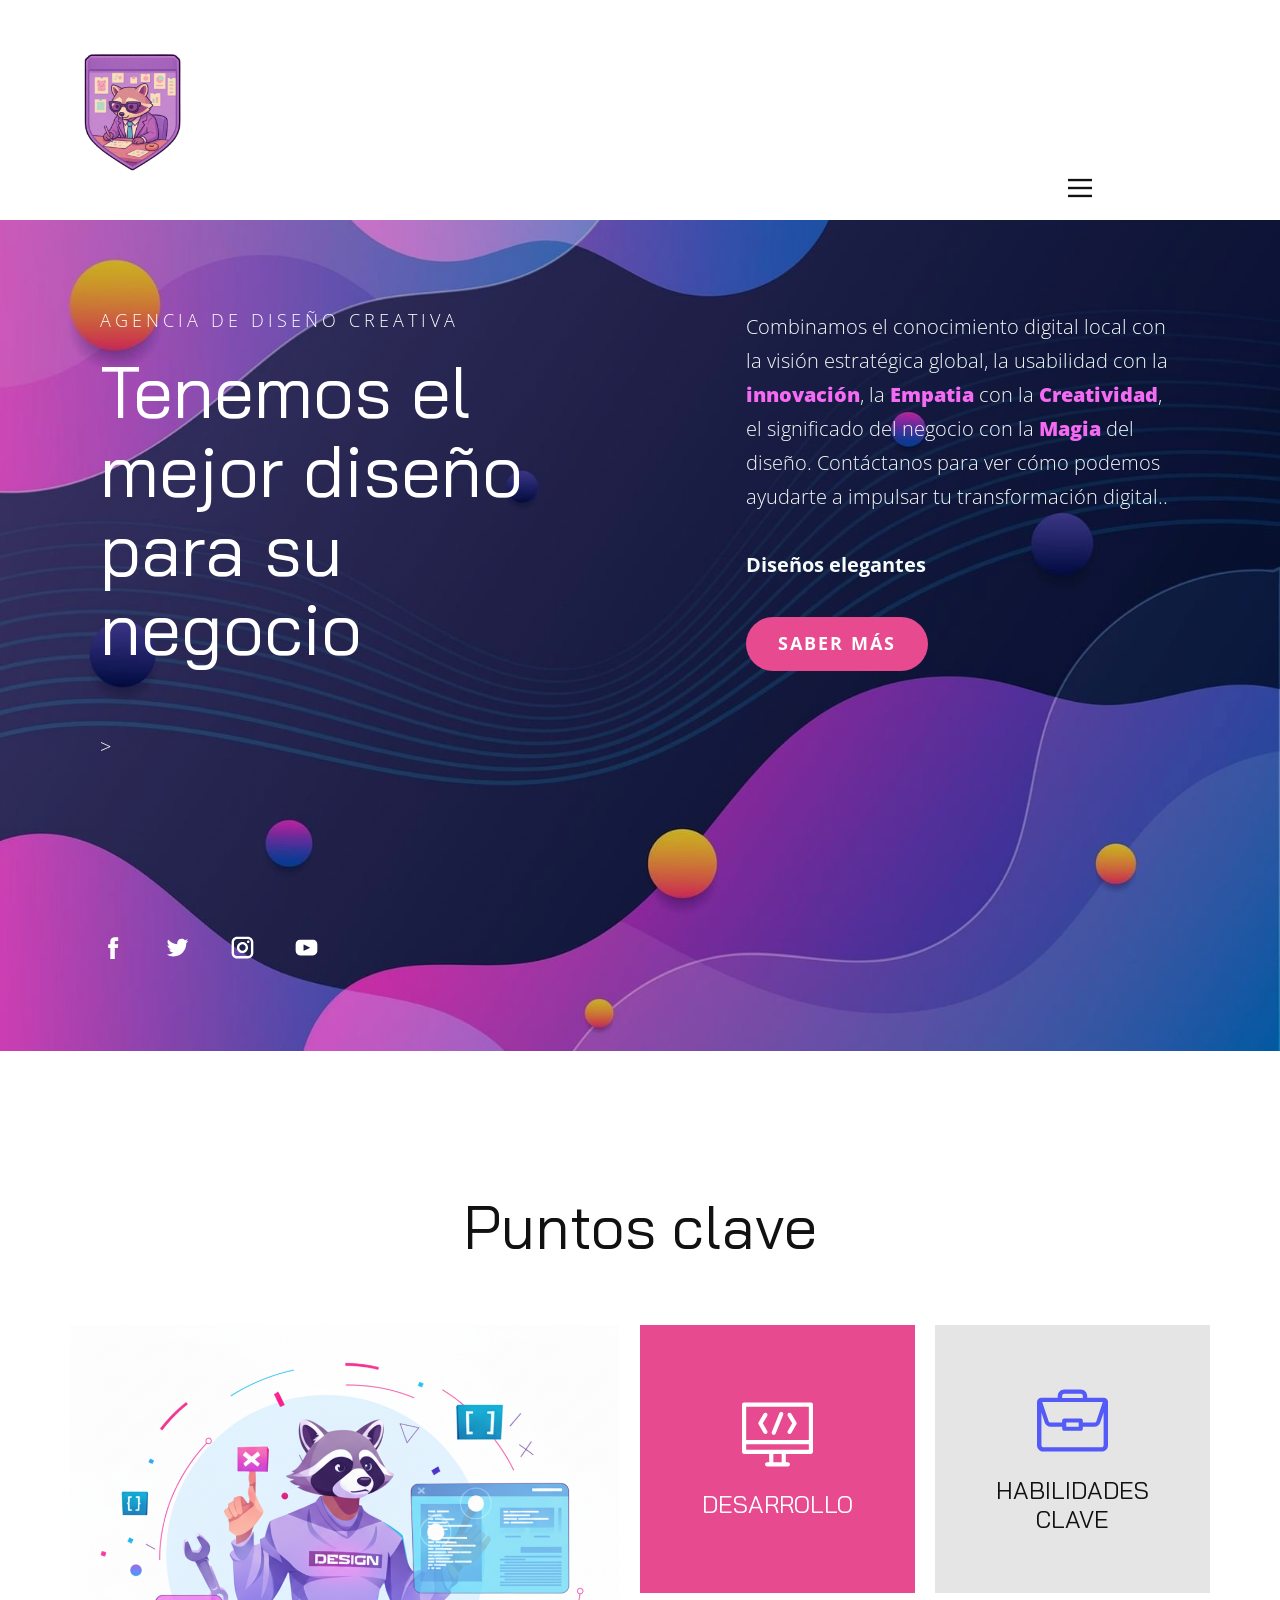
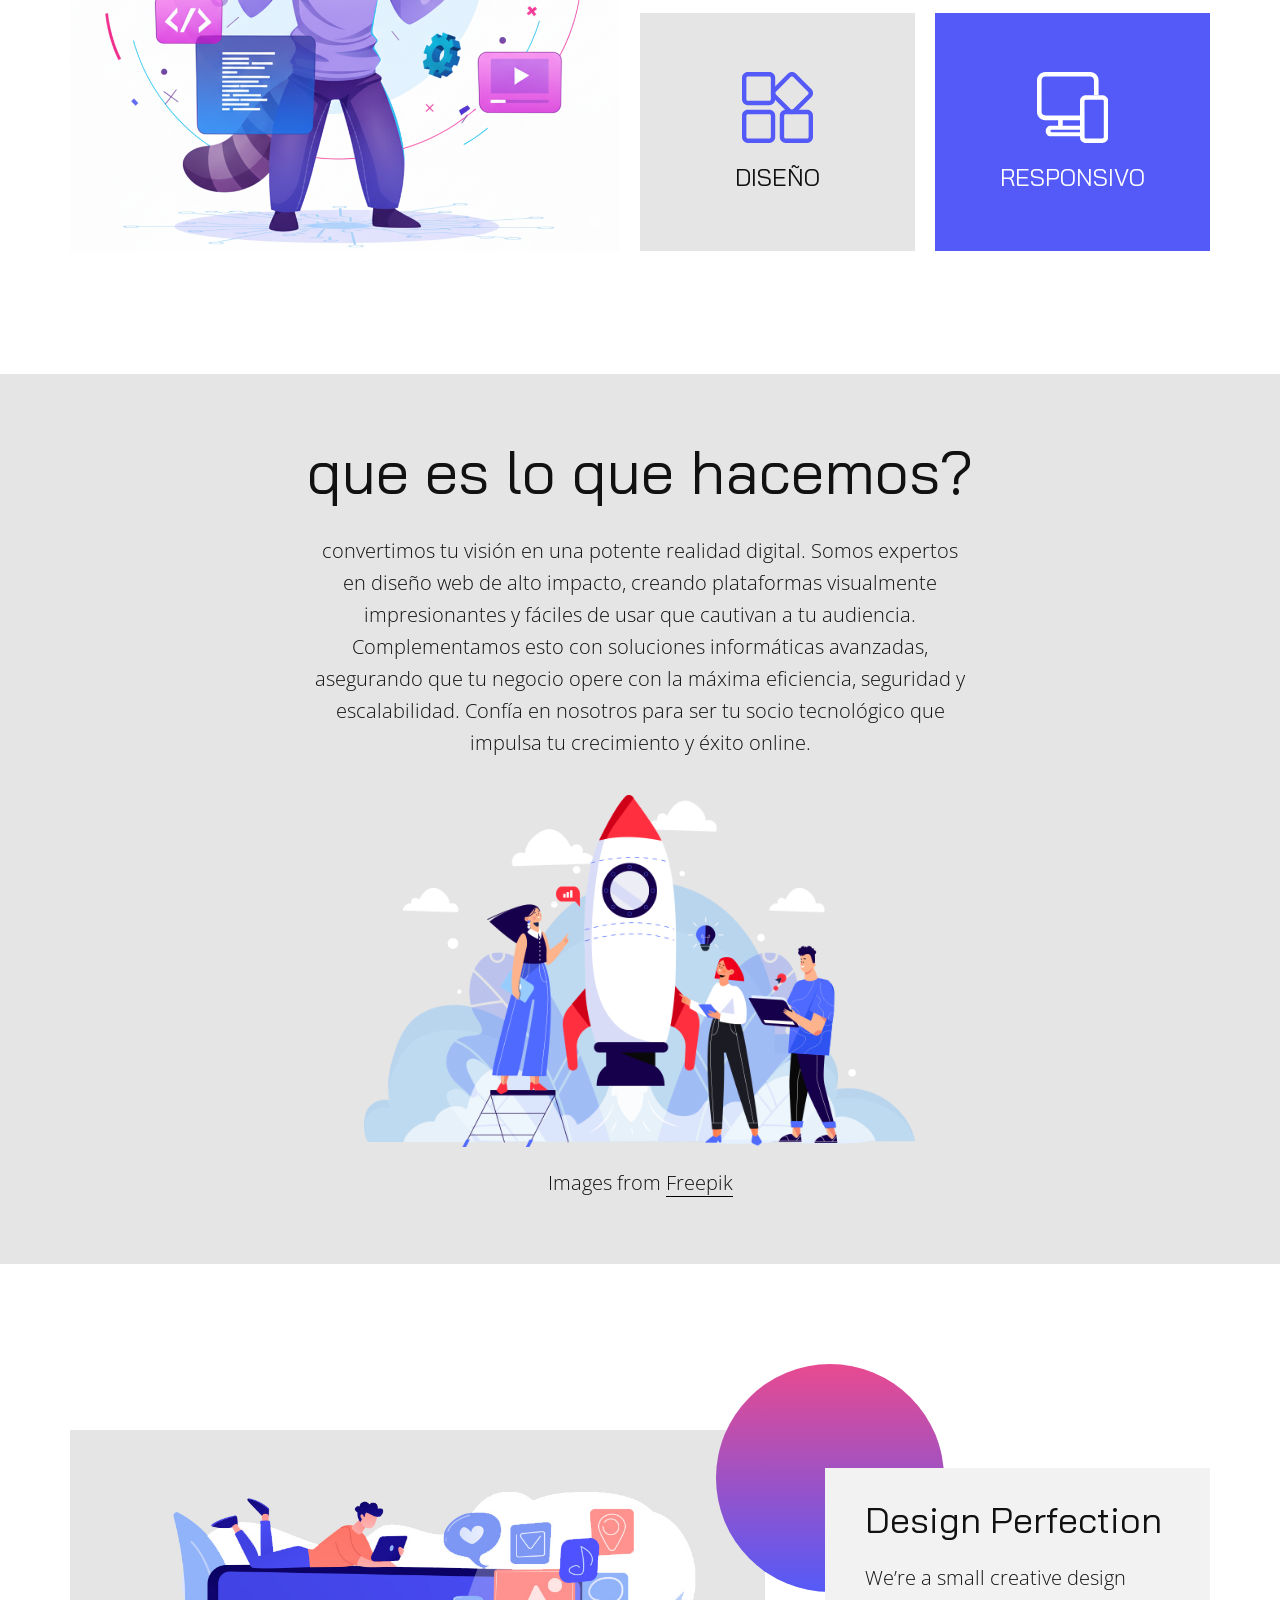
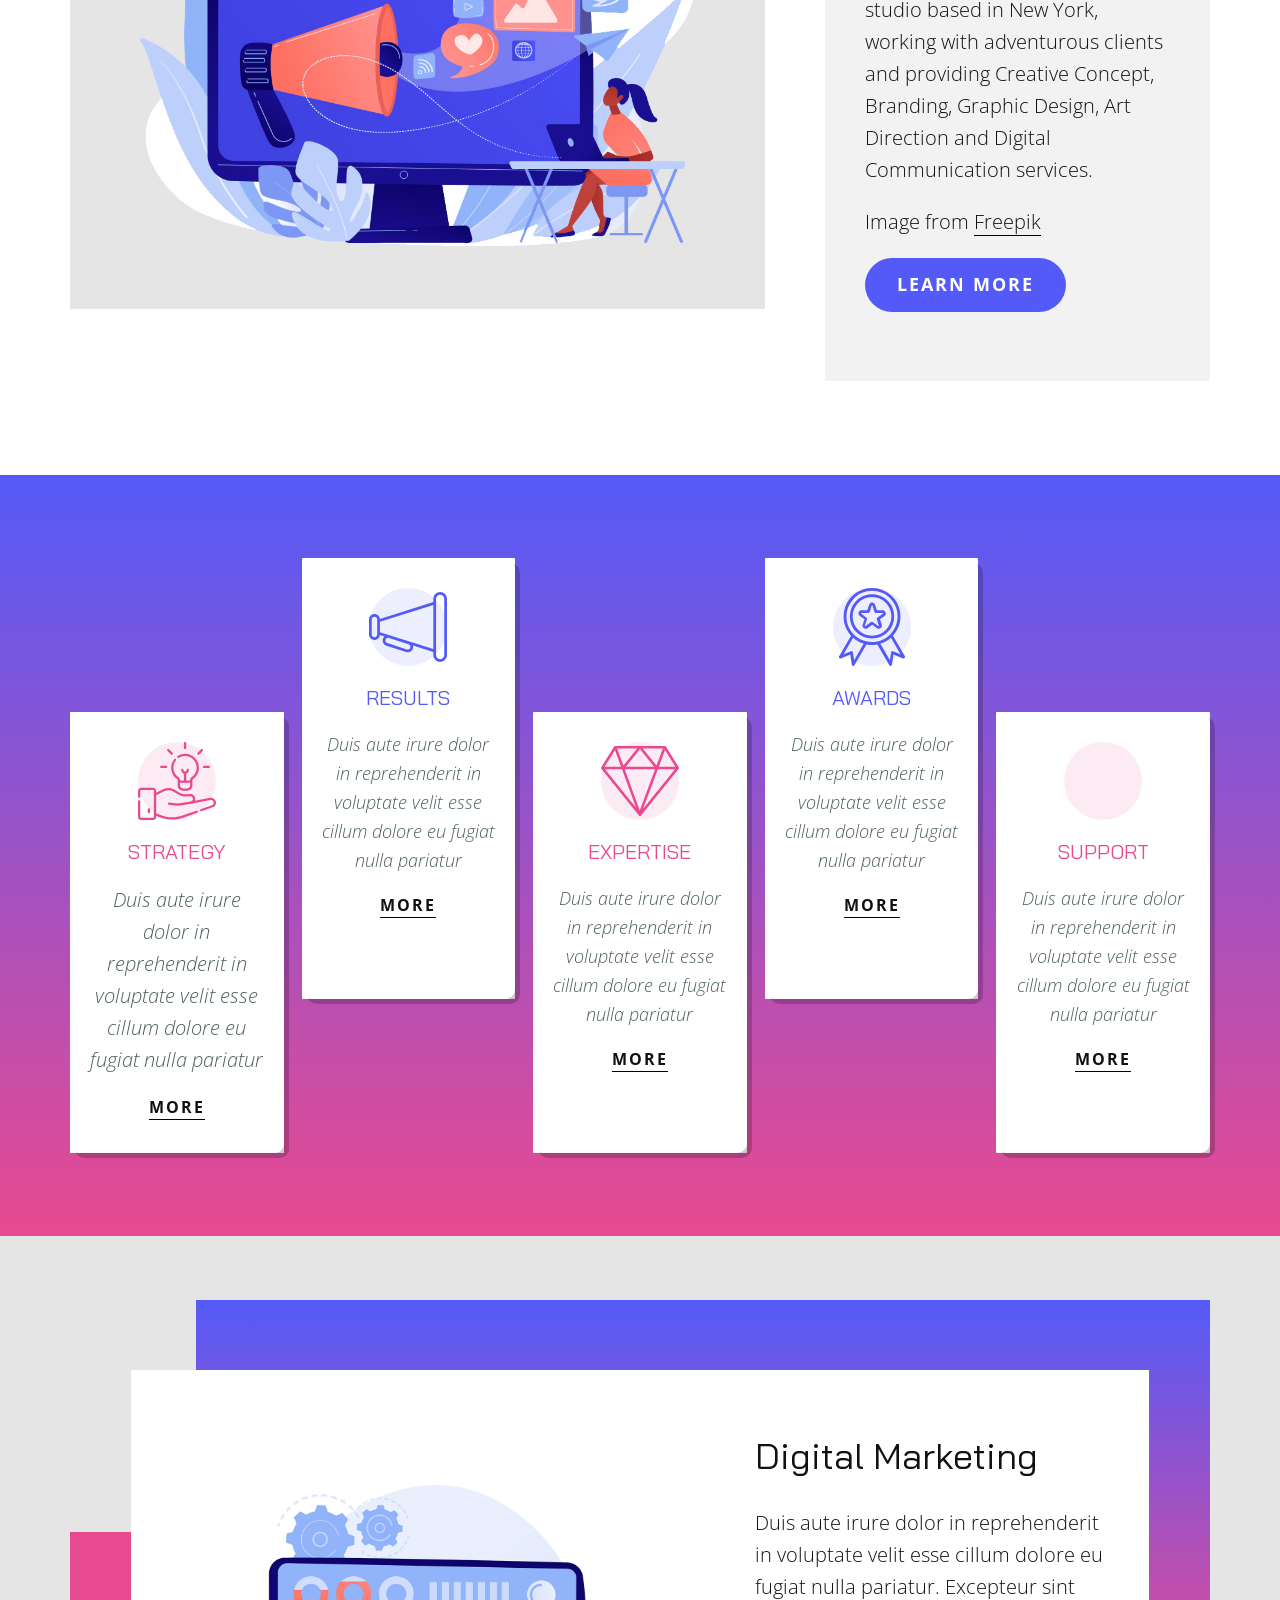
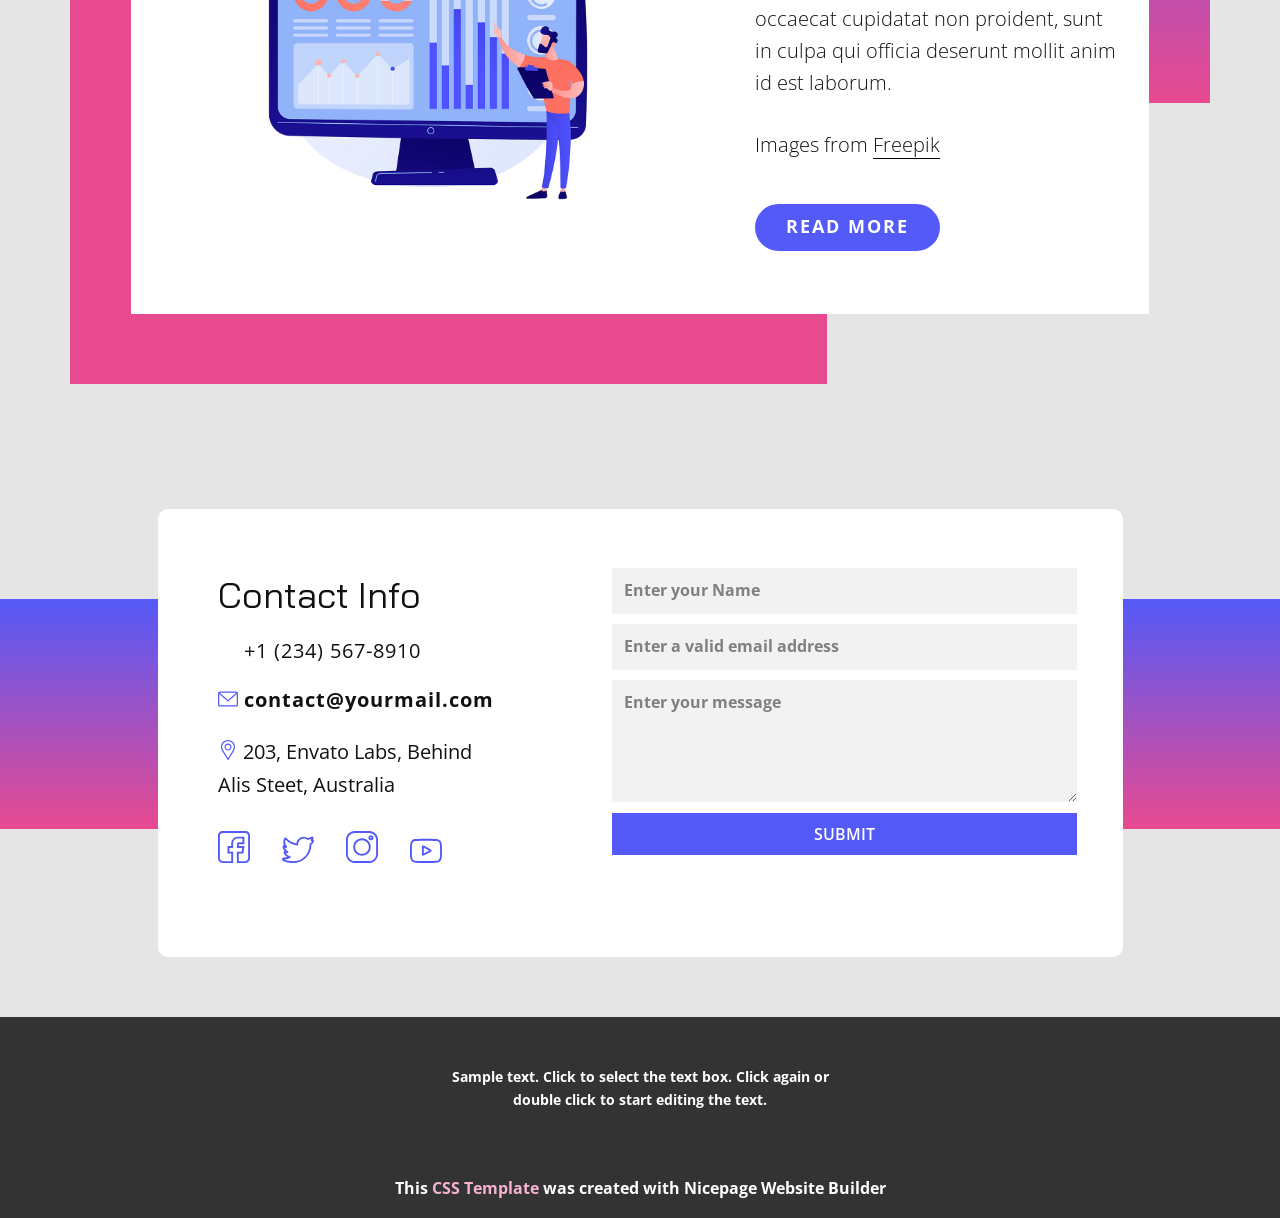
==== commit e0392382: "commit2" ====
--- a/index.html
+++ b/index.html
@@ -1,114 +1,432 @@
 <!DOCTYPE html>
-<html style="font-size: 16px;" lang="es"><head>
-    <meta name="viewport" content="width=device-width, initial-scale=1.0">
-    <meta charset="utf-8">
-    <meta name="keywords" content="Mauritius Sea &amp;amp; Water activities">
-    <meta name="description" content="">
+<html style="font-size: 16px" lang="es">
+  <head>
+    <meta name="viewport" content="width=device-width, initial-scale=1.0" />
+    <meta charset="utf-8" />
+    <meta name="keywords" content="Mauritius Sea &amp;amp; Water activities" />
+    <meta name="description" content="" />
     <title>Home 1</title>
-    <link rel="stylesheet" href="nicepage.css" media="screen">
-<link rel="stylesheet" href="index.css" media="screen">
-    <script class="u-script" type="text/javascript" src="jquery.js" defer=""></script>
-    <script class="u-script" type="text/javascript" src="nicepage.js" defer=""></script>
-    <meta name="generator" content="Nicepage 7.14.0, nicepage.com">
-    
-    
-    
-    
-    
-    
-    
-    
-    
-    <link id="u-page-google-font" rel="stylesheet" href="https://fonts.googleapis.com/css2?display=swap&amp;family=Open+Sans:ital,wght@0,300;0,400;0,500;0,600;0,700;0,800;1,300;1,400;1,500;1,600;1,700;1,800&amp;family=Bai+Jamjuree:ital,wght@0,200;0,300;0,400;0,500;0,600;0,700;1,200;1,300;1,400;1,500;1,600;1,700">
-    <script type="application/ld+json">{
-		"@context": "http://schema.org",
-		"@type": "Organization",
-		"name": "",
-		"logo": "images/default-logo.png",
-		"sameAs": []
-}</script>
-    <meta name="theme-color" content="#e84a90">
-    <meta property="og:title" content="Home 1">
-    <meta property="og:type" content="website">
-  <meta name="referrer" content="origin"><meta data-intl-tel-input-cdn-path="intlTelInput/"></head>
-  <body data-home-page="https://website6575016.nicepage.io/Home-1.html?version=863af078-2e16-32a1-5fa2-3217bb6b4cd6" data-home-page-title="Home 1" data-path-to-root="./" data-include-products="false" class="u-body u-clearfix u-xl-mode" data-lang="es"><header class="u-align-center-sm u-align-center-xs u-clearfix u-header u-header" id="sec-dd13"><div class="u-clearfix u-sheet u-valign-middle u-sheet-1">
-        <a href="#" class="u-image u-logo u-image-1" data-image-width="80" data-image-height="40">
-          <img src="images/default-logo.png" class="u-logo-image u-logo-image-1">
+    <link rel="stylesheet" href="nicepage.css" media="screen" />
+    <link rel="stylesheet" href="index.css" media="screen" />
+    <script
+      class="u-script"
+      type="text/javascript"
+      src="jquery.js"
+      defer=""
+    ></script>
+    <script
+      class="u-script"
+      type="text/javascript"
+      src="nicepage.js"
+      defer=""
+    ></script>
+    <meta name="generator" content="Nicepage 7.14.0, nicepage.com" />
+
+    <link
+      id="u-page-google-font"
+      rel="stylesheet"
+      href="https://fonts.googleapis.com/css2?display=swap&amp;family=Open+Sans:ital,wght@0,300;0,400;0,500;0,600;0,700;0,800;1,300;1,400;1,500;1,600;1,700;1,800&amp;family=Bai+Jamjuree:ital,wght@0,200;0,300;0,400;0,500;0,600;0,700;1,200;1,300;1,400;1,500;1,600;1,700"
+    />
+    <script type="application/ld+json">
+      {
+        "@context": "http://schema.org",
+        "@type": "Organization",
+        "name": "",
+        "logo": "images/default-logo.png",
+        "sameAs": []
+      }
+    </script>
+    <meta name="theme-color" content="#e84a90" />
+    <meta property="og:title" content="Home 1" />
+    <meta property="og:type" content="website" />
+    <meta name="referrer" content="origin" />
+    <meta data-intl-tel-input-cdn-path="intlTelInput/" />
+  </head>
+  <body
+    data-home-page="https://website6575016.nicepage.io/Home-1.html?version=863af078-2e16-32a1-5fa2-3217bb6b4cd6"
+    data-home-page-title="Home 1"
+    data-path-to-root="./"
+    data-include-products="false"
+    class="u-body u-clearfix u-xl-mode"
+    data-lang="es"
+  >
+    <header
+      class="u-align-center-sm u-align-center-xs u-clearfix u-header u-header"
+      id="sec-dd13"
+    >
+      <div class="u-clearfix u-sheet u-valign-middle u-sheet-1">
+        <a
+          href="#"
+          class="u-image u-logo u-image-1"
+          data-image-width="80"
+          data-image-height="40"
+        >
+          <img
+            src="images/mapache-logo.png"
+            class="u-logo-image u-logo-image-1 milogo"
+          />
         </a>
         <div class="u-social-icons u-social-icons-1">
-          <a class="u-social-url" title="facebook" target="_blank" href=""><span class="u-icon u-social-facebook u-social-icon u-icon-1"><svg class="u-svg-link" preserveAspectRatio="xMidYMin slice" viewBox="0 0 112 112" style=""><use xlink:href="#svg-bc97"></use></svg><svg class="u-svg-content" viewBox="0 0 112 112" x="0" y="0" id="svg-bc97"><circle style=""></circle></svg></span>
+          <a class="u-social-url" title="facebook" target="_blank" href=""
+            ><span class="u-icon u-social-facebook u-social-icon u-icon-1"
+              ><svg
+                class="u-svg-link"
+                preserveAspectRatio="xMidYMin slice"
+                viewBox="0 0 112 112"
+                style=""
+              >
+                <use xlink:href="#svg-bc97"></use></svg
+              ><svg
+                class="u-svg-content"
+                viewBox="0 0 112 112"
+                x="0"
+                y="0"
+                id="svg-bc97"
+              >
+                <circle style=""></circle></svg
+            ></span>
           </a>
-          <a class="u-social-url" title="twitter" target="_blank" href=""><span class="u-icon u-social-icon u-social-twitter u-icon-2"><svg class="u-svg-link" preserveAspectRatio="xMidYMin slice" viewBox="0 0 112 112" style=""><use xlink:href="#svg-5d73"></use></svg><svg class="u-svg-content" viewBox="0 0 112 112" x="0" y="0" id="svg-5d73"><circle class="st0" style=""></circle></svg></span>
+          <a class="u-social-url" title="twitter" target="_blank" href=""
+            ><span class="u-icon u-social-icon u-social-twitter u-icon-2"
+              ><svg
+                class="u-svg-link"
+                preserveAspectRatio="xMidYMin slice"
+                viewBox="0 0 112 112"
+                style=""
+              >
+                <use xlink:href="#svg-5d73"></use></svg
+              ><svg
+                class="u-svg-content"
+                viewBox="0 0 112 112"
+                x="0"
+                y="0"
+                id="svg-5d73"
+              >
+                <circle class="st0" style=""></circle></svg
+            ></span>
           </a>
-          <a class="u-social-url" title="instagram" target="_blank" href=""><span class="u-icon u-social-icon u-social-instagram u-icon-3"><svg class="u-svg-link" preserveAspectRatio="xMidYMin slice" viewBox="0 0 112 112" style=""><use xlink:href="#svg-6d28"></use></svg><svg class="u-svg-content" viewBox="0 0 112 112" x="0" y="0" id="svg-6d28"><circle style=""></circle></svg></span>
+          <a class="u-social-url" title="instagram" target="_blank" href=""
+            ><span class="u-icon u-social-icon u-social-instagram u-icon-3"
+              ><svg
+                class="u-svg-link"
+                preserveAspectRatio="xMidYMin slice"
+                viewBox="0 0 112 112"
+                style=""
+              >
+                <use xlink:href="#svg-6d28"></use></svg
+              ><svg
+                class="u-svg-content"
+                viewBox="0 0 112 112"
+                x="0"
+                y="0"
+                id="svg-6d28"
+              >
+                <circle style=""></circle></svg
+            ></span>
           </a>
         </div>
-        <nav class="u-align-left u-menu u-menu-hamburger u-offcanvas u-menu-1" data-responsive-from="XL" role="navigation">
-          <div class="menu-collapse" style="font-size: 1rem; letter-spacing: 0px; font-weight: 500;">
-            <a class="u-button-style u-custom-active-color u-custom-border u-custom-border-color u-custom-hover-color u-custom-left-right-menu-spacing u-custom-text-active-color u-custom-text-color u-custom-text-hover-color u-custom-top-bottom-menu-spacing u-hamburger-link u-nav-link" href="#" tabindex="-1" aria-label="Open menu" aria-controls="373e">
-              <svg class="u-svg-link" preserveAspectRatio="xMidYMin slice" viewBox="0 0 302 302" style=""><use xlink:href="#svg-8a8f"></use></svg>
-              <svg xmlns="http://www.w3.org/2000/svg" xmlns:xlink="http://www.w3.org/1999/xlink" version="1.1" id="svg-8a8f" x="0px" y="0px" viewBox="0 0 302 302" style="enable-background:new 0 0 302 302;" xml:space="preserve" class="u-svg-content"><g><rect y="36" width="302" height="30"></rect><rect y="236" width="302" height="30"></rect><rect y="136" width="302" height="30"></rect>
-</g><g></g><g></g><g></g><g></g><g></g><g></g><g></g><g></g><g></g><g></g><g></g><g></g><g></g><g></g><g></g></svg>
+        <nav
+          class="u-align-left u-menu u-menu-hamburger u-offcanvas u-menu-1"
+          data-responsive-from="XL"
+          role="navigation"
+        >
+          <div
+            class="menu-collapse"
+            style="font-size: 1rem; letter-spacing: 0px; font-weight: 500"
+          >
+            <a
+              class="u-button-style u-custom-active-color u-custom-border u-custom-border-color u-custom-hover-color u-custom-left-right-menu-spacing u-custom-text-active-color u-custom-text-color u-custom-text-hover-color u-custom-top-bottom-menu-spacing u-hamburger-link u-nav-link"
+              href="#"
+              tabindex="-1"
+              aria-label="Open menu"
+              aria-controls="373e"
+            >
+              <svg
+                class="u-svg-link"
+                preserveAspectRatio="xMidYMin slice"
+                viewBox="0 0 302 302"
+                style=""
+              >
+                <use xlink:href="#svg-8a8f"></use>
+              </svg>
+              <svg
+                xmlns="http://www.w3.org/2000/svg"
+                xmlns:xlink="http://www.w3.org/1999/xlink"
+                version="1.1"
+                id="svg-8a8f"
+                x="0px"
+                y="0px"
+                viewBox="0 0 302 302"
+                style="enable-background: new 0 0 302 302"
+                xml:space="preserve"
+                class="u-svg-content"
+              >
+                <g>
+                  <rect y="36" width="302" height="30"></rect>
+                  <rect y="236" width="302" height="30"></rect>
+                  <rect y="136" width="302" height="30"></rect>
+                </g>
+                <g></g>
+                <g></g>
+                <g></g>
+                <g></g>
+                <g></g>
+                <g></g>
+                <g></g>
+                <g></g>
+                <g></g>
+                <g></g>
+                <g></g>
+                <g></g>
+                <g></g>
+                <g></g>
+                <g></g>
+              </svg>
             </a>
           </div>
           <div class="u-custom-menu u-nav-container">
-            <ul class="u-nav u-spacing-2 u-unstyled u-nav-1" role="menubar"><li class="u-nav-item" role="none"><a class="u-active-grey-5 u-button-style u-hover-grey-10 u-nav-link u-text-active-grey-90 u-text-grey-90 u-text-hover-grey-90" href="#" style="padding: 10px 20px;" tabindex="-1" role="menuitem" aria-haspopup="true" aria-expanded="false">Home</a>
-</li></ul>
+            <ul class="u-nav u-spacing-2 u-unstyled u-nav-1" role="menubar">
+              <li class="u-nav-item" role="none">
+                <a
+                  class="u-active-grey-5 u-button-style u-hover-grey-10 u-nav-link u-text-active-grey-90 u-text-grey-90 u-text-hover-grey-90"
+                  href="#"
+                  style="padding: 10px 20px"
+                  tabindex="-1"
+                  role="menuitem"
+                  aria-haspopup="true"
+                  aria-expanded="false"
+                  >Home</a
+                >
+              </li>
+            </ul>
           </div>
-          <div class="u-custom-menu u-nav-container-collapse" id="373e" role="region" aria-label="Menu panel">
-            <div class="u-align-center u-black u-container-align-center u-container-style u-inner-container-layout u-opacity u-opacity-95 u-sidenav">
+          <div
+            class="u-custom-menu u-nav-container-collapse"
+            id="373e"
+            role="region"
+            aria-label="Menu panel"
+          >
+            <div
+              class="u-align-center u-black u-container-align-center u-container-style u-inner-container-layout u-opacity u-opacity-95 u-sidenav"
+            >
               <div class="u-inner-container-layout u-sidenav-overflow">
-                <div class="u-menu-close" tabindex="-1" aria-label="Close menu"></div>
-                <ul class="u-align-center u-nav u-popupmenu-items u-unstyled u-nav-2"><li class="u-nav-item"><a class="u-button-style u-nav-link" href="#" style="padding: 10px 20px;">Home</a>
-</li></ul>
+                <div
+                  class="u-menu-close"
+                  tabindex="-1"
+                  aria-label="Close menu"
+                ></div>
+                <ul
+                  class="u-align-center u-nav u-popupmenu-items u-unstyled u-nav-2"
+                >
+                  <li class="u-nav-item">
+                    <a
+                      class="u-button-style u-nav-link"
+                      href="#inicio"
+                      style="padding: 10px 20px"
+                      >Home</a
+                    >
+                  </li>
+                  <li class="u-nav-item">
+                    <a
+                      class="u-button-style u-nav-link"
+                      href="#diseño-web"
+                      style="padding: 10px 20px"
+                      >Diseño web</a
+                    >
+                  </li>
+                  <li class="u-nav-item">
+                    <a
+                      class="u-button-style u-nav-link"
+                      href="#proyectos"
+                      style="padding: 10px 20px"
+                      >Proyectos</a
+                    >
+                  </li>
+                  <li class="u-nav-item">
+                    <a
+                      class="u-button-style u-nav-link"
+                      href="#proyectos"
+                      style="padding: 10px 20px"
+                      >sobre mi
+                    </a>
+                  </li>
+                </ul>
               </div>
             </div>
             <div class="u-black u-menu-overlay u-opacity u-opacity-70"></div>
           </div>
         </nav>
-      </div><style class="darkreader darkreader--sync" media="screen"></style><style class="darkreader darkreader--sync" media="screen"></style><style class="darkreader darkreader--sync" media="screen"></style><style class="darkreader darkreader--sync" media="screen"></style><style class="darkreader darkreader--sync" media="screen"></style></header>
+      </div>
+      <style class="darkreader darkreader--sync" media="screen"></style
+      ><style class="darkreader darkreader--sync" media="screen"></style
+      ><style class="darkreader darkreader--sync" media="screen"></style
+      ><style class="darkreader darkreader--sync" media="screen"></style
+      ><style class="darkreader darkreader--sync" media="screen"></style>
+    </header>
     <style class="darkreader darkreader--sync" media="screen"></style>
     <style class="darkreader darkreader--sync" media="screen"></style>
     <style class="darkreader darkreader--sync" media="screen"></style>
-    <section class="u-clearfix u-image u-shading u-section-1" id="carousel_b893">
+    <section
+      class="u-clearfix u-image u-shading u-section-1"
+      id="carousel_b893"
+    >
       <div class="u-clearfix u-sheet u-valign-middle u-sheet-1">
-        <div class="u-clearfix u-expanded-width u-gutter-0 u-layout-spacing-vertical u-layout-wrap u-layout-wrap-1">
+        <div
+          class="u-clearfix u-expanded-width u-gutter-0 u-layout-spacing-vertical u-layout-wrap u-layout-wrap-1"
+        >
           <div class="u-gutter-0 u-layout">
             <div class="u-layout-row">
-              <div class="u-size-34-lg u-size-34-xl u-size-35-md u-size-35-sm u-size-35-xs">
+              <div
+                class="u-size-34-lg u-size-34-xl u-size-35-md u-size-35-sm u-size-35-xs"
+              >
                 <div class="u-layout-col">
-                  <div class="u-container-style u-layout-cell u-left-cell u-size-30 u-layout-cell-1">
-                    <div class="u-container-layout u-valign-top u-container-layout-1">
-                      <h6 class="u-custom-font u-text u-text-body-alt-color u-text-font u-text-1">creative design agency</h6>
-                      <h1 class="u-custom-font u-text u-title u-text-2">We live to turn great ideas</h1>
-                      <p class="u-text u-text-3">Image from <a href="https://www.freepik.com/vectors/background" class="u-active-none u-border-1 u-border-active-palette-1-light-2 u-border-hover-palette-1-light-2 u-border-no-left u-border-no-right u-border-no-top u-border-white u-btn u-button-link u-button-style u-hover-none u-none u-text-body-alt-color u-btn-1">Freepik</a>
-                      </p>
+                  <div
+                    class="u-container-style u-layout-cell u-left-cell u-size-30 u-layout-cell-1"
+                  >
+                    <div
+                      class="u-container-layout u-valign-top u-container-layout-1"
+                    >
+                      <h6
+                        class="u-custom-font u-text u-text-body-alt-color u-text-font u-text-1"
+                      >
+                        Agencia de diseño creativa
+                      </h6>
+                      <h1 class="u-custom-font u-text u-title u-text-2">
+                        Tenemos el mejor diseño para su negocio
+                      </h1>
+                      <p class="u-text u-text-3">></p>
                     </div>
                   </div>
-                  <div class="u-align-left u-container-align-left u-container-style u-layout-cell u-left-cell u-size-30 u-layout-cell-2">
-                    <div class="u-container-layout u-valign-bottom u-container-layout-2">
+                  <div
+                    class="u-align-left u-container-align-left u-container-style u-layout-cell u-left-cell u-size-30 u-layout-cell-2"
+                  >
+                    <div
+                      class="u-container-layout u-valign-bottom u-container-layout-2"
+                    >
                       <div class="u-social-icons u-social-icons-1">
-                        <a class="u-social-url" target="_blank" href=""><span class="u-icon u-icon-circle u-social-facebook u-social-icon u-icon-1"><svg class="u-svg-link" preserveAspectRatio="xMidYMin slice" viewBox="0 0 112 112" style=""><use xlink:href="#svg-ee78"></use></svg><svg x="0px" y="0px" viewBox="0 0 112 112" id="svg-ee78" class="u-svg-content"><path d="M75.5,28.8H65.4c-1.5,0-4,0.9-4,4.3v9.4h13.9l-1.5,15.8H61.4v45.1H42.8V58.3h-8.8V42.4h8.8V32.2 c0-7.4,3.4-18.8,18.8-18.8h13.8v15.4H75.5z"></path></svg></span>
+                        <a class="u-social-url" target="_blank" href=""
+                          ><span
+                            class="u-icon u-icon-circle u-social-facebook u-social-icon u-icon-1"
+                            ><svg
+                              class="u-svg-link"
+                              preserveAspectRatio="xMidYMin slice"
+                              viewBox="0 0 112 112"
+                              style=""
+                            >
+                              <use xlink:href="#svg-ee78"></use></svg
+                            ><svg
+                              x="0px"
+                              y="0px"
+                              viewBox="0 0 112 112"
+                              id="svg-ee78"
+                              class="u-svg-content"
+                            >
+                              <path
+                                d="M75.5,28.8H65.4c-1.5,0-4,0.9-4,4.3v9.4h13.9l-1.5,15.8H61.4v45.1H42.8V58.3h-8.8V42.4h8.8V32.2 c0-7.4,3.4-18.8,18.8-18.8h13.8v15.4H75.5z"
+                              ></path></svg
+                          ></span>
                         </a>
-                        <a class="u-social-url" target="_blank" href=""><span class="u-icon u-icon-circle u-social-icon u-social-twitter u-icon-2"><svg class="u-svg-link" preserveAspectRatio="xMidYMin slice" viewBox="0 0 112 112" style=""><use xlink:href="#svg-25da"></use></svg><svg x="0px" y="0px" viewBox="0 0 112 112" id="svg-25da" class="u-svg-content"><path d="M92.2,38.2c0,0.8,0,1.6,0,2.3c0,24.3-18.6,52.4-52.6,52.4c-10.6,0.1-20.2-2.9-28.5-8.2 c1.4,0.2,2.9,0.2,4.4,0.2c8.7,0,16.7-2.9,23-7.9c-8.1-0.2-14.9-5.5-17.3-12.8c1.1,0.2,2.4,0.2,3.4,0.2c1.6,0,3.3-0.2,4.8-0.7 c-8.4-1.6-14.9-9.2-14.9-18c0-0.2,0-0.2,0-0.2c2.5,1.4,5.4,2.2,8.4,2.3c-5-3.3-8.3-8.9-8.3-15.4c0-3.4,1-6.5,2.5-9.2 c9.1,11.1,22.7,18.5,38,19.2c-0.2-1.4-0.4-2.8-0.4-4.3c0.1-10,8.3-18.2,18.5-18.2c5.4,0,10.1,2.2,13.5,5.7c4.3-0.8,8.1-2.3,11.7-4.5 c-1.4,4.3-4.3,7.9-8.1,10.1c3.7-0.4,7.3-1.4,10.6-2.9C98.9,32.3,95.7,35.5,92.2,38.2z"></path></svg></span>
+                        <a class="u-social-url" target="_blank" href=""
+                          ><span
+                            class="u-icon u-icon-circle u-social-icon u-social-twitter u-icon-2"
+                            ><svg
+                              class="u-svg-link"
+                              preserveAspectRatio="xMidYMin slice"
+                              viewBox="0 0 112 112"
+                              style=""
+                            >
+                              <use xlink:href="#svg-25da"></use></svg
+                            ><svg
+                              x="0px"
+                              y="0px"
+                              viewBox="0 0 112 112"
+                              id="svg-25da"
+                              class="u-svg-content"
+                            >
+                              <path
+                                d="M92.2,38.2c0,0.8,0,1.6,0,2.3c0,24.3-18.6,52.4-52.6,52.4c-10.6,0.1-20.2-2.9-28.5-8.2 c1.4,0.2,2.9,0.2,4.4,0.2c8.7,0,16.7-2.9,23-7.9c-8.1-0.2-14.9-5.5-17.3-12.8c1.1,0.2,2.4,0.2,3.4,0.2c1.6,0,3.3-0.2,4.8-0.7 c-8.4-1.6-14.9-9.2-14.9-18c0-0.2,0-0.2,0-0.2c2.5,1.4,5.4,2.2,8.4,2.3c-5-3.3-8.3-8.9-8.3-15.4c0-3.4,1-6.5,2.5-9.2 c9.1,11.1,22.7,18.5,38,19.2c-0.2-1.4-0.4-2.8-0.4-4.3c0.1-10,8.3-18.2,18.5-18.2c5.4,0,10.1,2.2,13.5,5.7c4.3-0.8,8.1-2.3,11.7-4.5 c-1.4,4.3-4.3,7.9-8.1,10.1c3.7-0.4,7.3-1.4,10.6-2.9C98.9,32.3,95.7,35.5,92.2,38.2z"
+                              ></path></svg
+                          ></span>
                         </a>
-                        <a class="u-social-url" target="_blank" href=""><span class="u-icon u-icon-circle u-social-icon u-social-instagram u-icon-3"><svg class="u-svg-link" preserveAspectRatio="xMidYMin slice" viewBox="0 0 112 112" style=""><use xlink:href="#svg-e71d"></use></svg><svg x="0px" y="0px" viewBox="0 0 112 112" id="svg-e71d" class="u-svg-content"><path d="M55.9,32.9c-12.8,0-23.2,10.4-23.2,23.2s10.4,23.2,23.2,23.2s23.2-10.4,23.2-23.2S68.7,32.9,55.9,32.9z M55.9,69.4c-7.4,0-13.3-6-13.3-13.3c-0.1-7.4,6-13.3,13.3-13.3s13.3,6,13.3,13.3C69.3,63.5,63.3,69.4,55.9,69.4z"></path><path d="M79.7,26.8c-3,0-5.4,2.5-5.4,5.4s2.5,5.4,5.4,5.4c3,0,5.4-2.5,5.4-5.4S82.7,26.8,79.7,26.8z"></path><path d="M78.2,11H33.5C21,11,10.8,21.3,10.8,33.7v44.7c0,12.6,10.2,22.8,22.7,22.8h44.7c12.6,0,22.7-10.2,22.7-22.7 V33.7C100.8,21.1,90.6,11,78.2,11z M91,78.4c0,7.1-5.8,12.8-12.8,12.8H33.5c-7.1,0-12.8-5.8-12.8-12.8V33.7 c0-7.1,5.8-12.8,12.8-12.8h44.7c7.1,0,12.8,5.8,12.8,12.8V78.4z"></path></svg></span>
+                        <a class="u-social-url" target="_blank" href=""
+                          ><span
+                            class="u-icon u-icon-circle u-social-icon u-social-instagram u-icon-3"
+                            ><svg
+                              class="u-svg-link"
+                              preserveAspectRatio="xMidYMin slice"
+                              viewBox="0 0 112 112"
+                              style=""
+                            >
+                              <use xlink:href="#svg-e71d"></use></svg
+                            ><svg
+                              x="0px"
+                              y="0px"
+                              viewBox="0 0 112 112"
+                              id="svg-e71d"
+                              class="u-svg-content"
+                            >
+                              <path
+                                d="M55.9,32.9c-12.8,0-23.2,10.4-23.2,23.2s10.4,23.2,23.2,23.2s23.2-10.4,23.2-23.2S68.7,32.9,55.9,32.9z M55.9,69.4c-7.4,0-13.3-6-13.3-13.3c-0.1-7.4,6-13.3,13.3-13.3s13.3,6,13.3,13.3C69.3,63.5,63.3,69.4,55.9,69.4z"
+                              ></path>
+                              <path
+                                d="M79.7,26.8c-3,0-5.4,2.5-5.4,5.4s2.5,5.4,5.4,5.4c3,0,5.4-2.5,5.4-5.4S82.7,26.8,79.7,26.8z"
+                              ></path>
+                              <path
+                                d="M78.2,11H33.5C21,11,10.8,21.3,10.8,33.7v44.7c0,12.6,10.2,22.8,22.7,22.8h44.7c12.6,0,22.7-10.2,22.7-22.7 V33.7C100.8,21.1,90.6,11,78.2,11z M91,78.4c0,7.1-5.8,12.8-12.8,12.8H33.5c-7.1,0-12.8-5.8-12.8-12.8V33.7 c0-7.1,5.8-12.8,12.8-12.8h44.7c7.1,0,12.8,5.8,12.8,12.8V78.4z"
+                              ></path></svg
+                          ></span>
                         </a>
-                        <a class="u-social-url" target="_blank" href="#"><span class="u-icon u-icon-circle u-social-icon u-social-youtube u-icon-4"><svg class="u-svg-link" preserveAspectRatio="xMidYMin slice" viewBox="0 0 112 112" style=""><use xlink:href="#svg-6f4f"></use></svg><svg x="0px" y="0px" viewBox="0 0 112 112" id="svg-6f4f" class="u-svg-content"><path d="M82.3,24H29.7C19.3,24,11,32.5,11,43v26.7c0,10.5,8.3,19,18.7,19h52.5c10.3,0,18.7-8.5,18.7-19V43 C101,32.5,92.7,24,82.3,24L82.3,24z M69.7,57.6L45.1,69.5c-0.7,0.2-1.4-0.2-1.4-0.8V44.1c0-0.7,0.8-1.3,1.4-0.8l24.6,12.6 C70.4,56.2,70.4,57.3,69.7,57.6L69.7,57.6z"></path></svg></span>
+                        <a class="u-social-url" target="_blank" href="#"
+                          ><span
+                            class="u-icon u-icon-circle u-social-icon u-social-youtube u-icon-4"
+                            ><svg
+                              class="u-svg-link"
+                              preserveAspectRatio="xMidYMin slice"
+                              viewBox="0 0 112 112"
+                              style=""
+                            >
+                              <use xlink:href="#svg-6f4f"></use></svg
+                            ><svg
+                              x="0px"
+                              y="0px"
+                              viewBox="0 0 112 112"
+                              id="svg-6f4f"
+                              class="u-svg-content"
+                            >
+                              <path
+                                d="M82.3,24H29.7C19.3,24,11,32.5,11,43v26.7c0,10.5,8.3,19,18.7,19h52.5c10.3,0,18.7-8.5,18.7-19V43 C101,32.5,92.7,24,82.3,24L82.3,24z M69.7,57.6L45.1,69.5c-0.7,0.2-1.4-0.2-1.4-0.8V44.1c0-0.7,0.8-1.3,1.4-0.8l24.6,12.6 C70.4,56.2,70.4,57.3,69.7,57.6L69.7,57.6z"
+                              ></path></svg
+                          ></span>
                         </a>
                       </div>
                     </div>
                   </div>
                 </div>
               </div>
-              <div class="u-size-25-md u-size-25-sm u-size-25-xs u-size-26-lg u-size-26-xl">
+              <div
+                class="u-size-25-md u-size-25-sm u-size-25-xs u-size-26-lg u-size-26-xl"
+              >
                 <div class="u-layout-row">
-                  <div class="u-align-left u-container-align-left u-container-style u-layout-cell u-right-cell u-size-60 u-layout-cell-3">
+                  <div
+                    class="u-align-left u-container-align-left u-container-style u-layout-cell u-right-cell u-size-60 u-layout-cell-3"
+                  >
                     <div class="u-container-layout u-container-layout-3">
-                      <p class="u-text u-text-palette-5-light-3 u-text-4">We combine local knowledge with global expertise, strategy with design, empathy with creativity, meaning with magic. Reach out to discuss how we might help you accelerate change.<br>
-                        <br><b>Duis aute irure dolor in reprehenderit</b>
+                      <p class="u-text u-text-palette-5-light-3 u-text-4">
+                        Combinamos el conocimiento digital local con la visión
+                        estratégica global, la usabilidad con la
+                        <span class="morao">innovación</span>, la
+                        <span class="morao">Empatia</span> con la
+                        <span class="morao">Creatividad</span>, el significado
+                        del negocio con la <span class="morao">Magia</span> del
+                        diseño. Contáctanos para ver cómo podemos ayudarte a
+                        impulsar tu transformación digital..<br />
+                        <br/><b>Diseños elegantes
                       </p>
-                      <a href="#" class="u-border-none u-btn u-btn-round u-button-style u-color-scheme-summer-time u-color-style-multicolor-1 u-palette-1-base u-radius-50 u-btn-2">Learn more</a>
+                      <a
+                        href="#"
+                        class="u-border-none u-btn u-btn-round u-button-style u-color-scheme-summer-time u-color-style-multicolor-1 u-palette-1-base u-radius-50 u-btn-2"
+                        >Saber más</a
+                      >
                     </div>
                   </div>
                 </div>
@@ -123,37 +441,158 @@
       <style class="darkreader darkreader--sync" media="screen"></style>
       <style class="darkreader darkreader--sync" media="screen"></style>
     </section>
-    <section class="u-align-center u-clearfix u-container-align-center u-white u-section-2" id="carousel_b13d">
+    <section
+      class="u-align-center u-clearfix u-container-align-center u-white u-section-2"
+      id="carousel_b13d"
+    >
       <div class="u-clearfix u-sheet u-valign-middle u-sheet-1">
-        <h2 class="u-align-center u-text u-text-default u-text-1">Key Features</h2>
-        <p class="u-text u-text-2">Sample text. Click to select the text box. Click again or double click to start editing the text.</p>
-        <img alt="" class="u-expanded-width-md u-expanded-width-sm u-expanded-width-xs u-image u-image-default u-image-1" src="images/ffff.jpg" data-image-width="1200" data-image-height="800">
-        <div class="u-expanded-width-md u-expanded-width-sm u-expanded-width-xs u-list u-list-1">
+        <h2 class="u-align-center u-text u-text-default u-text-1">
+          Puntos clave
+        </h2>
+        <p class="u-text u-text-2">
+          
+        </p>
+        <img
+          alt=""
+          class="u-expanded-width-md u-expanded-width-sm u-expanded-width-xs u-image u-image-default u-image-1"
+          src="images/mapache-cibernauta.png"
+          data-image-width="1200"
+          data-image-height="800"
+        />
+        <div
+          class="u-expanded-width-md u-expanded-width-sm u-expanded-width-xs u-list u-list-1"
+        >
           <div class="u-repeater u-repeater-1">
-            <div class="u-align-center u-container-align-center u-container-style u-custom-item u-list-item u-palette-1-base u-repeater-item u-list-item-1">
-              <div class="u-container-layout u-similar-container u-valign-middle u-container-layout-1"><span class="u-icon u-icon-1"><svg class="u-svg-link" preserveAspectRatio="xMidYMin slice" viewBox="0 0 512 512" style=""><use xlink:href="#svg-3904"></use></svg><svg class="u-svg-content" viewBox="0 0 512 512" id="svg-3904"><g><path d="m497 26h-482c-8.284 0-15 6.716-15 15v340c0 8.284 6.716 15 15 15h181v60h-15c-8.284 0-15 6.716-15 15s6.716 15 15 15h150c8.284 0 15-6.716 15-15s-6.716-15-15-15h-15v-60h181c8.284 0 15-6.716 15-15v-340c0-8.284-6.716-15-15-15zm-15 30v240h-452v-240zm-196 400h-60v-60h60zm-256-90v-40h452v40z"></path><path d="m223.381 258.012c1.818.724 3.694 1.066 5.539 1.066 5.964 0 11.604-3.581 13.942-9.46l54.15-136.147c3.062-7.697-.697-16.42-8.395-19.481-7.698-3.063-16.42.697-19.481 8.395l-54.15 136.148c-3.061 7.696.698 16.417 8.395 19.479z"></path><path d="m335.557 250.526c2.367 1.372 4.953 2.023 7.504 2.023 5.177 0 10.213-2.683 12.994-7.484l36.363-62.777c2.741-4.732 2.69-10.58-.133-15.263l-36.363-60.315c-4.277-7.095-13.495-9.378-20.591-5.102-7.095 4.277-9.379 13.496-5.102 20.591l31.786 52.724-31.919 55.106c-4.153 7.167-1.708 16.345 5.461 20.497z"></path><path d="m155.945 245.065c2.782 4.802 7.817 7.484 12.994 7.484 2.551 0 5.138-.651 7.504-2.023 7.168-4.152 9.613-13.33 5.461-20.498l-31.919-55.106 31.786-52.724c4.277-7.095 1.993-16.313-5.102-20.591-7.096-4.278-16.314-1.993-20.591 5.102l-36.363 60.315c-2.823 4.683-2.874 10.531-.133 15.263z"></path>
-</g></svg></span>
-                <h4 class="u-text u-text-3">Development</h4>
+            <div
+              class="u-align-center u-container-align-center u-container-style u-custom-item u-list-item u-palette-1-base u-repeater-item u-list-item-1"
+            >
+              <div
+                class="u-container-layout u-similar-container u-valign-middle u-container-layout-1"
+              >
+                <span class="u-icon u-icon-1"
+                  ><svg
+                    class="u-svg-link"
+                    preserveAspectRatio="xMidYMin slice"
+                    viewBox="0 0 512 512"
+                    style=""
+                  >
+                    <use xlink:href="#svg-3904"></use></svg
+                  ><svg
+                    class="u-svg-content"
+                    viewBox="0 0 512 512"
+                    id="svg-3904"
+                  >
+                    <g>
+                      <path
+                        d="m497 26h-482c-8.284 0-15 6.716-15 15v340c0 8.284 6.716 15 15 15h181v60h-15c-8.284 0-15 6.716-15 15s6.716 15 15 15h150c8.284 0 15-6.716 15-15s-6.716-15-15-15h-15v-60h181c8.284 0 15-6.716 15-15v-340c0-8.284-6.716-15-15-15zm-15 30v240h-452v-240zm-196 400h-60v-60h60zm-256-90v-40h452v40z"
+                      ></path>
+                      <path
+                        d="m223.381 258.012c1.818.724 3.694 1.066 5.539 1.066 5.964 0 11.604-3.581 13.942-9.46l54.15-136.147c3.062-7.697-.697-16.42-8.395-19.481-7.698-3.063-16.42.697-19.481 8.395l-54.15 136.148c-3.061 7.696.698 16.417 8.395 19.479z"
+                      ></path>
+                      <path
+                        d="m335.557 250.526c2.367 1.372 4.953 2.023 7.504 2.023 5.177 0 10.213-2.683 12.994-7.484l36.363-62.777c2.741-4.732 2.69-10.58-.133-15.263l-36.363-60.315c-4.277-7.095-13.495-9.378-20.591-5.102-7.095 4.277-9.379 13.496-5.102 20.591l31.786 52.724-31.919 55.106c-4.153 7.167-1.708 16.345 5.461 20.497z"
+                      ></path>
+                      <path
+                        d="m155.945 245.065c2.782 4.802 7.817 7.484 12.994 7.484 2.551 0 5.138-.651 7.504-2.023 7.168-4.152 9.613-13.33 5.461-20.498l-31.919-55.106 31.786-52.724c4.277-7.095 1.993-16.313-5.102-20.591-7.096-4.278-16.314-1.993-20.591 5.102l-36.363 60.315c-2.823 4.683-2.874 10.531-.133 15.263z"
+                      ></path>
+                    </g></svg
+                ></span>
+                <h4 class="u-text u-text-3">Desarrollo</h4>
               </div>
             </div>
-            <div class="u-align-center u-container-align-center u-container-style u-custom-item u-grey-10 u-list-item u-repeater-item u-list-item-2">
-              <div class="u-container-layout u-similar-container u-valign-middle u-container-layout-2"><span class="u-icon u-text-palette-2-base u-icon-2"><svg class="u-svg-link" preserveAspectRatio="xMidYMin slice" viewBox="0 0 128 128" style=""><use xlink:href="#svg-5aaa"></use></svg><svg class="u-svg-content" viewBox="0 0 128 128" id="svg-5aaa"><path d="m78.9 15.9c2.1 0 3.7 1.7 3.7 3.7v3.7h-37.2v-3.7c0-2 1.7-3.7 3.7-3.7h29.8m39.7 14.8-11.6 34.5c-0.5 1.5-1.9 2.5-3.5 2.5h-20.9v-3.7c0-2-1.7-3.7-3.7-3.7h-29.8c-2.1 0-3.7 1.7-3.7 3.7v3.7h-20.9c-1.6 0-3-1-3.5-2.5l-11.6-34.5h109.2m1.5 19.1v58.6c0 2-1.7 3.7-3.7 3.7h-104.7c-2.1 0-3.7-1.7-3.7-3.7v-58.6l5.9 17.7c1.5 4.5 5.8 7.6 10.6 7.6h20.9v3.7c0 2 1.7 3.7 3.7 3.7h29.8c2.1 0 3.7-1.7 3.7-3.7v-3.7h20.9c4.8 0 9.1-3 10.6-7.6l6-17.7m-44.9 17.9v7.4h-22.4v-7.4h22.4m15.3-44.9v-3.2c0-6.4-5.2-11.6-11.6-11.6h-29.8c-6.4 0-11.7 5.2-11.7 11.6v3.2h-29.5c-4.4 0-7.9 3.5-7.9 7.9v77.7c0 6.4 5.2 11.6 11.7 11.6h104.7c6.4 0 11.7-5.2 11.7-11.6v-77.7c0-4.4-3.6-7.9-7.9-7.9h-29.7z"></path></svg></span>
-                <h4 class="u-text u-text-4">Top Skills</h4>
+            <div
+              class="u-align-center u-container-align-center u-container-style u-custom-item u-grey-10 u-list-item u-repeater-item u-list-item-2"
+            >
+              <div
+                class="u-container-layout u-similar-container u-valign-middle u-container-layout-2"
+              >
+                <span class="u-icon u-text-palette-2-base u-icon-2"
+                  ><svg
+                    class="u-svg-link"
+                    preserveAspectRatio="xMidYMin slice"
+                    viewBox="0 0 128 128"
+                    style=""
+                  >
+                    <use xlink:href="#svg-5aaa"></use></svg
+                  ><svg
+                    class="u-svg-content"
+                    viewBox="0 0 128 128"
+                    id="svg-5aaa"
+                  >
+                    <path
+                      d="m78.9 15.9c2.1 0 3.7 1.7 3.7 3.7v3.7h-37.2v-3.7c0-2 1.7-3.7 3.7-3.7h29.8m39.7 14.8-11.6 34.5c-0.5 1.5-1.9 2.5-3.5 2.5h-20.9v-3.7c0-2-1.7-3.7-3.7-3.7h-29.8c-2.1 0-3.7 1.7-3.7 3.7v3.7h-20.9c-1.6 0-3-1-3.5-2.5l-11.6-34.5h109.2m1.5 19.1v58.6c0 2-1.7 3.7-3.7 3.7h-104.7c-2.1 0-3.7-1.7-3.7-3.7v-58.6l5.9 17.7c1.5 4.5 5.8 7.6 10.6 7.6h20.9v3.7c0 2 1.7 3.7 3.7 3.7h29.8c2.1 0 3.7-1.7 3.7-3.7v-3.7h20.9c4.8 0 9.1-3 10.6-7.6l6-17.7m-44.9 17.9v7.4h-22.4v-7.4h22.4m15.3-44.9v-3.2c0-6.4-5.2-11.6-11.6-11.6h-29.8c-6.4 0-11.7 5.2-11.7 11.6v3.2h-29.5c-4.4 0-7.9 3.5-7.9 7.9v77.7c0 6.4 5.2 11.6 11.7 11.6h104.7c6.4 0 11.7-5.2 11.7-11.6v-77.7c0-4.4-3.6-7.9-7.9-7.9h-29.7z"
+                    ></path></svg
+                ></span>
+                <h4 class="u-text u-text-4">Habilidades clave </h4>
               </div>
             </div>
-            <div class="u-align-center u-container-align-center u-container-style u-custom-item u-grey-10 u-list-item u-repeater-item u-shape-rectangle">
-              <div class="u-container-layout u-similar-container u-valign-middle u-container-layout-3"><span class="u-icon u-text-palette-2-base u-icon-3"><svg class="u-svg-link" preserveAspectRatio="xMidYMin slice" viewBox="0 0 128 128" style=""><use xlink:href="#svg-73b9"></use></svg><svg class="u-svg-content" viewBox="0 0 128 128" id="svg-73b9"><path d="m117.4 76c1.5 0 2.7 1.2 2.7 2.7v38.7c0 1.5-1.2 2.7-2.7 2.7h-38.7c-1.5 0-2.7-1.2-2.7-2.7v-38.7c0-1.5 1.2-2.7 2.7-2.7h38.7m0-7.9h-38.7c-5.8 0-10.6 4.8-10.6 10.6v38.7c0 5.8 4.8 10.6 10.6 10.6h38.7c5.8 0 10.6-4.8 10.6-10.6v-38.7c0-5.8-4.8-10.6-10.6-10.6z"></path><path d="m49.3 7.9c1.5 0 2.7 1.2 2.7 2.7v38.7c0 1.5-1.2 2.7-2.7 2.7h-38.7c-1.5 0-2.7-1.2-2.7-2.7v-38.7c0-1.5 1.2-2.7 2.7-2.7h38.7m0-7.9h-38.7c-5.8 0-10.6 4.8-10.6 10.6v38.7c0 5.8 4.8 10.6 10.6 10.6h38.7c5.8 0 10.6-4.8 10.6-10.6v-38.7c0-5.8-4.8-10.6-10.6-10.6z"></path><path d="m90 7.9c0.7 0 1.4 0.3 1.9 0.8l27.4 27.4c1 1 1 2.7 0 3.8l-27.4 27.3c-0.5 0.5-1.2 0.8-1.9 0.8s-1.4-0.3-1.9-0.8l-27.3-27.3c-1-1-1-2.7 0-3.8l27.3-27.4c0.6-0.5 1.3-0.8 1.9-0.8m0-7.9c-2.8 0-5.5 1.1-7.5 3.1l-27.3 27.4c-2 2-3.1 4.7-3.1 7.5s1.1 5.5 3.1 7.5l27.4 27.4c2 2 4.7 3.1 7.5 3.1s5.5-1.1 7.5-3.1l27.4-27.4c2-2 3.1-4.7 3.1-7.5s-1.1-5.5-3.1-7.5l-27.5-27.4c-2-2-4.6-3.1-7.5-3.1z"></path><path d="m49.3 76c1.5 0 2.7 1.2 2.7 2.7v38.7c0 1.5-1.2 2.7-2.7 2.7h-38.7c-1.5 0-2.7-1.2-2.7-2.7v-38.7c0-1.5 1.2-2.7 2.7-2.7h38.7m0-7.9h-38.7c-5.8 0-10.6 4.8-10.6 10.6v38.7c0 5.8 4.8 10.6 10.6 10.6h38.7c5.8 0 10.6-4.8 10.6-10.6v-38.7c0-5.8-4.8-10.6-10.6-10.6z"></path></svg></span>
-                <h4 class="u-text u-text-5">Design</h4>
+            <div
+              class="u-align-center u-container-align-center u-container-style u-custom-item u-grey-10 u-list-item u-repeater-item u-shape-rectangle"
+            >
+              <div
+                class="u-container-layout u-similar-container u-valign-middle u-container-layout-3"
+              >
+                <span class="u-icon u-text-palette-2-base u-icon-3"
+                  ><svg
+                    class="u-svg-link"
+                    preserveAspectRatio="xMidYMin slice"
+                    viewBox="0 0 128 128"
+                    style=""
+                  >
+                    <use xlink:href="#svg-73b9"></use></svg
+                  ><svg
+                    class="u-svg-content"
+                    viewBox="0 0 128 128"
+                    id="svg-73b9"
+                  >
+                    <path
+                      d="m117.4 76c1.5 0 2.7 1.2 2.7 2.7v38.7c0 1.5-1.2 2.7-2.7 2.7h-38.7c-1.5 0-2.7-1.2-2.7-2.7v-38.7c0-1.5 1.2-2.7 2.7-2.7h38.7m0-7.9h-38.7c-5.8 0-10.6 4.8-10.6 10.6v38.7c0 5.8 4.8 10.6 10.6 10.6h38.7c5.8 0 10.6-4.8 10.6-10.6v-38.7c0-5.8-4.8-10.6-10.6-10.6z"
+                    ></path>
+                    <path
+                      d="m49.3 7.9c1.5 0 2.7 1.2 2.7 2.7v38.7c0 1.5-1.2 2.7-2.7 2.7h-38.7c-1.5 0-2.7-1.2-2.7-2.7v-38.7c0-1.5 1.2-2.7 2.7-2.7h38.7m0-7.9h-38.7c-5.8 0-10.6 4.8-10.6 10.6v38.7c0 5.8 4.8 10.6 10.6 10.6h38.7c5.8 0 10.6-4.8 10.6-10.6v-38.7c0-5.8-4.8-10.6-10.6-10.6z"
+                    ></path>
+                    <path
+                      d="m90 7.9c0.7 0 1.4 0.3 1.9 0.8l27.4 27.4c1 1 1 2.7 0 3.8l-27.4 27.3c-0.5 0.5-1.2 0.8-1.9 0.8s-1.4-0.3-1.9-0.8l-27.3-27.3c-1-1-1-2.7 0-3.8l27.3-27.4c0.6-0.5 1.3-0.8 1.9-0.8m0-7.9c-2.8 0-5.5 1.1-7.5 3.1l-27.3 27.4c-2 2-3.1 4.7-3.1 7.5s1.1 5.5 3.1 7.5l27.4 27.4c2 2 4.7 3.1 7.5 3.1s5.5-1.1 7.5-3.1l27.4-27.4c2-2 3.1-4.7 3.1-7.5s-1.1-5.5-3.1-7.5l-27.5-27.4c-2-2-4.6-3.1-7.5-3.1z"
+                    ></path>
+                    <path
+                      d="m49.3 76c1.5 0 2.7 1.2 2.7 2.7v38.7c0 1.5-1.2 2.7-2.7 2.7h-38.7c-1.5 0-2.7-1.2-2.7-2.7v-38.7c0-1.5 1.2-2.7 2.7-2.7h38.7m0-7.9h-38.7c-5.8 0-10.6 4.8-10.6 10.6v38.7c0 5.8 4.8 10.6 10.6 10.6h38.7c5.8 0 10.6-4.8 10.6-10.6v-38.7c0-5.8-4.8-10.6-10.6-10.6z"
+                    ></path></svg
+                ></span>
+                <h4 class="u-text u-text-5">Diseño</h4>
               </div>
             </div>
-            <div class="u-align-center u-container-align-center u-container-style u-list-item u-palette-2-base u-repeater-item u-shape-rectangle u-list-item-4">
-              <div class="u-container-layout u-similar-container u-valign-middle u-container-layout-4"><span class="u-icon u-icon-4"><svg class="u-svg-link" preserveAspectRatio="xMidYMin slice" viewBox="0 0 128 128" style=""><use xlink:href="#svg-27dd"></use></svg><svg class="u-svg-content" viewBox="0 0 128 128" id="svg-27dd"><path d="m26.4 108.7c-1.2 0-2.2-1-2.2-2.2s1-2.2 4.7-2.2h48.7v-7.4h-31.2v-9.9h31.2v-8.4h-58.7c-7.7 0-10.6-3-10.6-6.6v-57.1c0-3.7 3-6.6 6.6-6.6h81.2c3.7 0 6.6 3 6.6 6.6v27h8.3v-27c0-8.2-6.7-14.9-14.9-14.9h-81.2c-8.2 0-14.9 6.7-14.9 14.9v57.1c0 8.2 6.7 14.9 14.9 14.9h23.2v10.1h-13.8c-4.3 0-8.5 3.7-8.5 9.5v0.2c0 4.6 3.7 9.3 8.3 9.3h53.5v-7.3h-51.2z"></path><path d="m118 41.9h-30c-5.8 0-10.5 4.7-10.5 10.6 0 0 0.1 66.3 0.1 66.4 0 4.3 5.1 9 10.4 9h30c5.6 0 10.2-4.4 10.5-10.1v-65.3c0-5.9-4.7-10.6-10.5-10.6zm2.4 75.5c-0.1 1.3-1.1 2.3-2.4 2.3h-30c-1 0-1.9-0.7-2.2-1.6l-0.2-65.6c0-1.3 1.1-2.4 2.4-2.4h30c1.3 0 2.4 1.1 2.4 2.4v64.9z"></path></svg></span>
-                <h4 class="u-text u-text-6">Responsive</h4>
+            <div
+              class="u-align-center u-container-align-center u-container-style u-list-item u-palette-2-base u-repeater-item u-shape-rectangle u-list-item-4"
+            >
+              <div
+                class="u-container-layout u-similar-container u-valign-middle u-container-layout-4"
+              >
+                <span class="u-icon u-icon-4"
+                  ><svg
+                    class="u-svg-link"
+                    preserveAspectRatio="xMidYMin slice"
+                    viewBox="0 0 128 128"
+                    style=""
+                  >
+                    <use xlink:href="#svg-27dd"></use></svg
+                  ><svg
+                    class="u-svg-content"
+                    viewBox="0 0 128 128"
+                    id="svg-27dd"
+                  >
+                    <path
+                      d="m26.4 108.7c-1.2 0-2.2-1-2.2-2.2s1-2.2 4.7-2.2h48.7v-7.4h-31.2v-9.9h31.2v-8.4h-58.7c-7.7 0-10.6-3-10.6-6.6v-57.1c0-3.7 3-6.6 6.6-6.6h81.2c3.7 0 6.6 3 6.6 6.6v27h8.3v-27c0-8.2-6.7-14.9-14.9-14.9h-81.2c-8.2 0-14.9 6.7-14.9 14.9v57.1c0 8.2 6.7 14.9 14.9 14.9h23.2v10.1h-13.8c-4.3 0-8.5 3.7-8.5 9.5v0.2c0 4.6 3.7 9.3 8.3 9.3h53.5v-7.3h-51.2z"
+                    ></path>
+                    <path
+                      d="m118 41.9h-30c-5.8 0-10.5 4.7-10.5 10.6 0 0 0.1 66.3 0.1 66.4 0 4.3 5.1 9 10.4 9h30c5.6 0 10.2-4.4 10.5-10.1v-65.3c0-5.9-4.7-10.6-10.5-10.6zm2.4 75.5c-0.1 1.3-1.1 2.3-2.4 2.3h-30c-1 0-1.9-0.7-2.2-1.6l-0.2-65.6c0-1.3 1.1-2.4 2.4-2.4h30c1.3 0 2.4 1.1 2.4 2.4v64.9z"
+                    ></path></svg
+                ></span>
+                <h4 class="u-text u-text-6">Responsivo</h4>
               </div>
             </div>
           </div>
         </div>
-        <p class="u-text u-text-default u-text-7">Image from <a href="https://www.freepik.com/vectors/man" class="u-active-none u-border-1 u-border-grey-75 u-border-no-left u-border-no-right u-border-no-top u-btn u-button-link u-button-style u-hover-none u-none u-text-body-color u-btn-1">Freepik</a>
+        
         </p>
       </div>
       <style class="darkreader darkreader--sync" media="screen"></style>
@@ -162,13 +601,30 @@
       <style class="darkreader darkreader--sync" media="screen"></style>
       <style class="darkreader darkreader--sync" media="screen"></style>
     </section>
-    <section class="u-align-center u-clearfix u-container-align-center u-grey-10 u-section-3" id="carousel_64ac">
+    <section
+      class="u-align-center u-clearfix u-container-align-center u-grey-10 u-section-3"
+      id="carousel_64ac"
+    >
       <div class="u-clearfix u-sheet u-sheet-1">
-        <h2 class="u-text u-text-default u-text-1">What We Do</h2>
-        <p class="u-text u-text-2"> In mollis nunc sed id semper risus in hendrerit gravida. Aliquet enim tortor at auctor urna nunc id cursus. Risus at ultrices mi tempus imperdiet. Sapien pellentesque habitant morbi tristique senectus et netus. Id cursus metus aliquam eleifend mi in. Quis commodo odio aenean sed. Sollicitudin ac orci phasellus egestas tellus. Id velit ut tortor pretium.<br>
+        <h2 class="u-text u-text-default u-text-1">que es lo que hacemos? </h2>
+        <p class="u-text u-text-2">
+          convertimos tu visión en una potente realidad digital. Somos expertos en diseño web de alto impacto, creando plataformas visualmente impresionantes y fáciles de usar que cautivan a tu audiencia. Complementamos esto con soluciones informáticas avanzadas, asegurando que tu negocio opere con la máxima eficiencia, seguridad y escalabilidad. Confía en nosotros para ser tu socio tecnológico que impulsa tu crecimiento y éxito online.<br />
         </p>
-        <img class="u-image u-image-contain u-image-default u-image-1" src="images/Untitled-2.png" alt="" data-image-width="688" data-image-height="432">
-        <p class="u-text u-text-default u-text-3">Images from <a href="https://www.freepik.com/vectors/abstract" class="u-border-1 u-border-black u-border-no-left u-border-no-right u-border-no-top u-btn u-button-link u-button-style u-none u-text-body-color u-btn-1" target="_blank">Freepik</a>
+        <img
+          class="u-image u-image-contain u-image-default u-image-1"
+          src="images/Untitled-2.png"
+          alt=""
+          data-image-width="688"
+          data-image-height="432"
+        />
+        <p class="u-text u-text-default u-text-3">
+          Images from
+          <a
+            href="https://www.freepik.com/vectors/abstract"
+            class="u-border-1 u-border-black u-border-no-left u-border-no-right u-border-no-top u-btn u-button-link u-button-style u-none u-text-body-color u-btn-1"
+            target="_blank"
+            >Freepik</a
+          >
         </p>
       </div>
       <style class="darkreader darkreader--sync" media="screen"></style>
@@ -178,16 +634,39 @@
       <style class="darkreader darkreader--sync" media="screen"></style>
     </section>
     <section class="u-clearfix u-section-4" id="carousel_2b1c">
-      <div class="u-clearfix u-sheet u-valign-middle-md u-valign-middle-sm u-valign-middle-xs u-sheet-1">
-        <img class="u-expanded-width-xs u-image u-image-1" src="images/s.jpg" data-image-width="1158" data-image-height="818">
+      <div
+        class="u-clearfix u-sheet u-valign-middle-md u-valign-middle-sm u-valign-middle-xs u-sheet-1"
+      >
+        <img
+          class="u-expanded-width-xs u-image u-image-1"
+          src="images/s.jpg"
+          data-image-width="1158"
+          data-image-height="818"
+        />
         <div class="u-gradient u-shape u-shape-circle u-shape-1"></div>
-        <div class="u-align-left u-container-align-left u-container-style u-grey-5 u-group u-group-1">
+        <div
+          class="u-align-left u-container-align-left u-container-style u-grey-5 u-group u-group-1"
+        >
           <div class="u-container-layout u-container-layout-1">
             <h3 class="u-text u-text-1">Design Perfection</h3>
-            <p class="u-text u-text-2">We’re a small creative design studio based in New York, working with adventurous clients and providing Creative Concept, Branding, Graphic Design, Art Direction and Digital Communication services.</p>
-            <p class="u-text u-text-3">Image from <a href="https://www.freepik.com/vectors/abstract" class="u-active-none u-border-1 u-border-active-palette-2-base u-border-black u-border-hover-palette-2-base u-border-no-left u-border-no-right u-border-no-top u-btn u-button-link u-button-style u-hover-none u-none u-text-body-color u-btn-1">Freepik</a>
+            <p class="u-text u-text-2">
+              We’re a small creative design studio based in New York, working
+              with adventurous clients and providing Creative Concept, Branding,
+              Graphic Design, Art Direction and Digital Communication services.
             </p>
-            <a href="#" class="u-btn u-btn-round u-button-style u-color-scheme-summer-time u-color-style-multicolor-1 u-palette-2-base u-radius-50 u-btn-2">Learn more</a>
+            <p class="u-text u-text-3">
+              Image from
+              <a
+                href="https://www.freepik.com/vectors/abstract"
+                class="u-active-none u-border-1 u-border-active-palette-2-base u-border-black u-border-hover-palette-2-base u-border-no-left u-border-no-right u-border-no-top u-btn u-button-link u-button-style u-hover-none u-none u-text-body-color u-btn-1"
+                >Freepik</a
+              >
+            </p>
+            <a
+              href="#"
+              class="u-btn u-btn-round u-button-style u-color-scheme-summer-time u-color-style-multicolor-1 u-palette-2-base u-radius-50 u-btn-2"
+              >Learn more</a
+            >
           </div>
         </div>
       </div>
@@ -197,86 +676,321 @@
       <style class="darkreader darkreader--sync" media="screen"></style>
       <style class="darkreader darkreader--sync" media="screen"></style>
     </section>
-    <section class="u-align-center u-clearfix u-container-align-center u-gradient u-section-5" id="carousel_42c4">
-      <div class="u-clearfix u-sheet u-valign-middle-md u-valign-middle-sm u-valign-middle-xs u-sheet-1">
-        <div class="u-clearfix u-expanded-width u-gutter-18 u-layout-wrap u-layout-wrap-1">
+    <section
+      class="u-align-center u-clearfix u-container-align-center u-gradient u-section-5"
+      id="carousel_42c4"
+    >
+      <div
+        class="u-clearfix u-sheet u-valign-middle-md u-valign-middle-sm u-valign-middle-xs u-sheet-1"
+      >
+        <div
+          class="u-clearfix u-expanded-width u-gutter-18 u-layout-wrap u-layout-wrap-1"
+        >
           <div class="u-gutter-0 u-layout">
             <div class="u-layout-row">
               <div class="u-size-12 u-size-30-md">
                 <div class="u-layout-col">
-                  <div class="u-container-style u-hidden-md u-hidden-sm u-hidden-xs u-layout-cell u-size-20 u-layout-cell-1">
+                  <div
+                    class="u-container-style u-hidden-md u-hidden-sm u-hidden-xs u-layout-cell u-size-20 u-layout-cell-1"
+                  >
                     <div class="u-container-layout u-container-layout-1"></div>
                   </div>
-                  <div class="u-align-center u-container-align-center u-container-style u-layout-cell u-radius-9 u-shape-round u-size-40 u-white u-layout-cell-2">
-                    <div class="u-container-layout u-valign-top u-container-layout-2"><span class="u-icon u-icon-circle u-palette-1-light-3 u-spacing-18 u-text-palette-1-base u-icon-1"><svg class="u-svg-link" preserveAspectRatio="xMidYMin slice" viewBox="0 0 512.006 512.006" style=""><use xlink:href="#svg-dea2"></use></svg><svg class="u-svg-content" viewBox="0 0 512.006 512.006" id="svg-dea2"><g><path d="m510.023 387.106c-5.507-15.121-20.975-23.906-36.782-20.882l-99.594 19.037c1.503-3.762 2.33-7.857 2.33-12.128 0-9.021-3.788-17.721-10.393-23.866-6.605-6.146-15.562-9.296-24.554-8.648l-29.207 2.108c-12.698.914-25.166-2.081-36.058-8.665l-34.533-20.873c-23.356-14.118-51.877-15.263-76.292-3.059l-45.747 22.868v-12.959c0-11.28-9.177-20.458-20.457-20.458h-78.278c-11.28 0-20.458 9.178-20.458 20.458v39.608c0 4.143 3.357 7.5 7.5 7.5s7.5-3.357 7.5-7.5v-39.608c0-3.01 2.448-5.458 5.458-5.458h78.279c3.009 0 5.457 2.448 5.457 5.458v171.502c0 3.01-2.448 5.458-5.457 5.458h-78.279c-3.01 0-5.458-2.448-5.458-5.458v-101.907c0-4.143-3.357-7.5-7.5-7.5s-7.5 3.357-7.5 7.5v101.907c0 11.28 9.178 20.458 20.458 20.458h78.279c11.28 0 20.457-9.178 20.457-20.458v-7.478l22.411 9.141c26.458 10.791 54.497 16.206 82.571 16.206 24.475 0 48.978-4.115 72.479-12.372l91.237-32.052c3.908-1.373 5.964-5.654 4.591-9.562-1.373-3.906-5.655-5.962-9.562-4.59l-91.237 32.052c-46.999 16.511-98.288 15.243-144.415-3.57l-28.076-11.452v-118.096l52.454-26.22c19.784-9.891 42.896-8.963 61.825 2.479l34.533 20.873c13.562 8.197 29.084 11.926 44.897 10.788l29.207-2.108c4.93-.352 9.638 1.303 13.256 4.669 3.618 3.367 5.61 7.942 5.61 12.885 0 8.575-6.125 15.857-14.567 17.334l-.104.02-61.873 10.667c-18.429 3.176-37.118 3.176-55.545-.005l-24.026-4.146c-4.091-.703-7.962 2.034-8.666 6.115-.704 4.082 2.033 7.962 6.115 8.666l24.026 4.146c20.117 3.473 40.52 3.474 60.645.005.117-.02 61.898-10.674 62.036-10.698.011-.002.022-.003.032-.005l127.007-24.277c8.536-1.622 16.896 3.112 19.872 11.282 3.361 9.23-1.454 19.406-10.722 22.661l-73.642 25.871c-3.907 1.373-5.963 5.654-4.59 9.562 1.376 3.915 5.664 5.96 9.562 4.59l73.641-25.871c17.155-6.022 26.07-24.863 19.847-41.945z"></path><path d="m79.134 460.818v-18.942c0-4.143-3.357-7.5-7.5-7.5s-7.5 3.357-7.5 7.5v18.942c0 4.143 3.357 7.5 7.5 7.5s7.5-3.357 7.5-7.5z"></path><path d="m308.919 47.267c4.143 0 7.5-3.357 7.5-7.5v-32.259c0-4.143-3.357-7.5-7.5-7.5s-7.5 3.357-7.5 7.5v32.26c0 4.142 3.357 7.499 7.5 7.499z"></path><path d="m401.884 81.381 22.811-22.811c2.929-2.93 2.929-7.678 0-10.607-2.93-2.928-7.678-2.928-10.607 0l-22.811 22.811c-2.929 2.93-2.929 7.678 0 10.607 2.93 2.928 7.677 2.927 10.607 0z"></path><path d="m215.954 81.382c2.931 2.929 7.678 2.928 10.607 0 2.929-2.93 2.929-7.678 0-10.607l-22.811-22.812c-2.93-2.928-7.678-2.928-10.607 0-2.929 2.93-2.929 7.678 0 10.607z"></path><path d="m152.688 171.239h32.26c4.143 0 7.5-3.357 7.5-7.5s-3.357-7.5-7.5-7.5h-32.26c-4.143 0-7.5 3.357-7.5 7.5s3.357 7.5 7.5 7.5z"></path><path d="m432.891 171.239h32.259c4.143 0 7.5-3.357 7.5-7.5s-3.357-7.5-7.5-7.5h-32.259c-4.143 0-7.5 3.357-7.5 7.5s3.357 7.5 7.5 7.5z"></path><path d="m258.105 244.183c1.461.981 2.333 2.593 2.333 4.31v37.541c0 18.578 15.115 33.692 33.693 33.692h29.574c18.578 0 33.692-15.114 33.692-33.692v-37.542c0-1.717.864-3.322 2.312-4.295 25.297-16.994 40.4-45.309 40.4-75.741 0-49.837-39.985-90.507-89.935-91.184-17.205-.243-34.039 4.419-48.747 13.453-3.53 2.168-4.634 6.786-2.466 10.316 2.169 3.529 6.788 4.633 10.315 2.465 12.285-7.545 26.37-11.391 40.694-11.236 41.095.556 75.138 33.964 75.138 76.186 0 25.428-12.622 49.087-33.765 63.29-5.604 3.763-8.948 10.023-8.948 16.746v4.658h-25.979v-45.351c10.253-3.201 17.717-12.784 17.717-24.079 0-4.143-3.357-7.5-7.5-7.5s-7.5 3.357-7.5 7.5c0 5.634-4.583 10.218-10.217 10.218s-10.218-4.584-10.218-10.218c0-4.143-3.357-7.5-7.5-7.5s-7.5 3.357-7.5 7.5c0 11.295 7.464 20.878 17.718 24.079v45.351h-25.98v-4.657c0-6.721-3.352-12.985-8.965-16.759-21.578-14.504-34.189-38.671-33.735-64.646.289-16.552 5.862-32.235 16.117-45.354 2.551-3.264 1.973-7.978-1.29-10.528-3.266-2.55-7.977-1.973-10.528 1.29-12.277 15.708-18.95 34.495-19.297 54.331-.541 31.083 14.549 60.002 40.367 77.356zm84.293 23.967v17.884c0 10.307-8.386 18.692-18.692 18.692h-29.574c-10.308 0-18.693-8.386-18.693-18.692v-17.884z"></path>
-</g></svg></span>
-                      <h5 class="u-text u-text-palette-1-base u-text-1">strategy</h5>
-                      <p class="u-text u-text-palette-5-dark-2 u-text-2">Duis aute irure dolor in reprehenderit in voluptate velit esse cillum dolore eu fugiat nulla pariatur</p>
-                      <a href="#" class="u-active-none u-align-center u-border-1 u-border-active-grey-60 u-border-black u-border-hover-grey-60 u-border-no-left u-border-no-right u-border-no-top u-btn u-button-style u-hover-none u-none u-text-body-color u-btn-1">more</a>
+                  <div
+                    class="u-align-center u-container-align-center u-container-style u-layout-cell u-radius-9 u-shape-round u-size-40 u-white u-layout-cell-2"
+                  >
+                    <div
+                      class="u-container-layout u-valign-top u-container-layout-2"
+                    >
+                      <span
+                        class="u-icon u-icon-circle u-palette-1-light-3 u-spacing-18 u-text-palette-1-base u-icon-1"
+                        ><svg
+                          class="u-svg-link"
+                          preserveAspectRatio="xMidYMin slice"
+                          viewBox="0 0 512.006 512.006"
+                          style=""
+                        >
+                          <use xlink:href="#svg-dea2"></use></svg
+                        ><svg
+                          class="u-svg-content"
+                          viewBox="0 0 512.006 512.006"
+                          id="svg-dea2"
+                        >
+                          <g>
+                            <path
+                              d="m510.023 387.106c-5.507-15.121-20.975-23.906-36.782-20.882l-99.594 19.037c1.503-3.762 2.33-7.857 2.33-12.128 0-9.021-3.788-17.721-10.393-23.866-6.605-6.146-15.562-9.296-24.554-8.648l-29.207 2.108c-12.698.914-25.166-2.081-36.058-8.665l-34.533-20.873c-23.356-14.118-51.877-15.263-76.292-3.059l-45.747 22.868v-12.959c0-11.28-9.177-20.458-20.457-20.458h-78.278c-11.28 0-20.458 9.178-20.458 20.458v39.608c0 4.143 3.357 7.5 7.5 7.5s7.5-3.357 7.5-7.5v-39.608c0-3.01 2.448-5.458 5.458-5.458h78.279c3.009 0 5.457 2.448 5.457 5.458v171.502c0 3.01-2.448 5.458-5.457 5.458h-78.279c-3.01 0-5.458-2.448-5.458-5.458v-101.907c0-4.143-3.357-7.5-7.5-7.5s-7.5 3.357-7.5 7.5v101.907c0 11.28 9.178 20.458 20.458 20.458h78.279c11.28 0 20.457-9.178 20.457-20.458v-7.478l22.411 9.141c26.458 10.791 54.497 16.206 82.571 16.206 24.475 0 48.978-4.115 72.479-12.372l91.237-32.052c3.908-1.373 5.964-5.654 4.591-9.562-1.373-3.906-5.655-5.962-9.562-4.59l-91.237 32.052c-46.999 16.511-98.288 15.243-144.415-3.57l-28.076-11.452v-118.096l52.454-26.22c19.784-9.891 42.896-8.963 61.825 2.479l34.533 20.873c13.562 8.197 29.084 11.926 44.897 10.788l29.207-2.108c4.93-.352 9.638 1.303 13.256 4.669 3.618 3.367 5.61 7.942 5.61 12.885 0 8.575-6.125 15.857-14.567 17.334l-.104.02-61.873 10.667c-18.429 3.176-37.118 3.176-55.545-.005l-24.026-4.146c-4.091-.703-7.962 2.034-8.666 6.115-.704 4.082 2.033 7.962 6.115 8.666l24.026 4.146c20.117 3.473 40.52 3.474 60.645.005.117-.02 61.898-10.674 62.036-10.698.011-.002.022-.003.032-.005l127.007-24.277c8.536-1.622 16.896 3.112 19.872 11.282 3.361 9.23-1.454 19.406-10.722 22.661l-73.642 25.871c-3.907 1.373-5.963 5.654-4.59 9.562 1.376 3.915 5.664 5.96 9.562 4.59l73.641-25.871c17.155-6.022 26.07-24.863 19.847-41.945z"
+                            ></path>
+                            <path
+                              d="m79.134 460.818v-18.942c0-4.143-3.357-7.5-7.5-7.5s-7.5 3.357-7.5 7.5v18.942c0 4.143 3.357 7.5 7.5 7.5s7.5-3.357 7.5-7.5z"
+                            ></path>
+                            <path
+                              d="m308.919 47.267c4.143 0 7.5-3.357 7.5-7.5v-32.259c0-4.143-3.357-7.5-7.5-7.5s-7.5 3.357-7.5 7.5v32.26c0 4.142 3.357 7.499 7.5 7.499z"
+                            ></path>
+                            <path
+                              d="m401.884 81.381 22.811-22.811c2.929-2.93 2.929-7.678 0-10.607-2.93-2.928-7.678-2.928-10.607 0l-22.811 22.811c-2.929 2.93-2.929 7.678 0 10.607 2.93 2.928 7.677 2.927 10.607 0z"
+                            ></path>
+                            <path
+                              d="m215.954 81.382c2.931 2.929 7.678 2.928 10.607 0 2.929-2.93 2.929-7.678 0-10.607l-22.811-22.812c-2.93-2.928-7.678-2.928-10.607 0-2.929 2.93-2.929 7.678 0 10.607z"
+                            ></path>
+                            <path
+                              d="m152.688 171.239h32.26c4.143 0 7.5-3.357 7.5-7.5s-3.357-7.5-7.5-7.5h-32.26c-4.143 0-7.5 3.357-7.5 7.5s3.357 7.5 7.5 7.5z"
+                            ></path>
+                            <path
+                              d="m432.891 171.239h32.259c4.143 0 7.5-3.357 7.5-7.5s-3.357-7.5-7.5-7.5h-32.259c-4.143 0-7.5 3.357-7.5 7.5s3.357 7.5 7.5 7.5z"
+                            ></path>
+                            <path
+                              d="m258.105 244.183c1.461.981 2.333 2.593 2.333 4.31v37.541c0 18.578 15.115 33.692 33.693 33.692h29.574c18.578 0 33.692-15.114 33.692-33.692v-37.542c0-1.717.864-3.322 2.312-4.295 25.297-16.994 40.4-45.309 40.4-75.741 0-49.837-39.985-90.507-89.935-91.184-17.205-.243-34.039 4.419-48.747 13.453-3.53 2.168-4.634 6.786-2.466 10.316 2.169 3.529 6.788 4.633 10.315 2.465 12.285-7.545 26.37-11.391 40.694-11.236 41.095.556 75.138 33.964 75.138 76.186 0 25.428-12.622 49.087-33.765 63.29-5.604 3.763-8.948 10.023-8.948 16.746v4.658h-25.979v-45.351c10.253-3.201 17.717-12.784 17.717-24.079 0-4.143-3.357-7.5-7.5-7.5s-7.5 3.357-7.5 7.5c0 5.634-4.583 10.218-10.217 10.218s-10.218-4.584-10.218-10.218c0-4.143-3.357-7.5-7.5-7.5s-7.5 3.357-7.5 7.5c0 11.295 7.464 20.878 17.718 24.079v45.351h-25.98v-4.657c0-6.721-3.352-12.985-8.965-16.759-21.578-14.504-34.189-38.671-33.735-64.646.289-16.552 5.862-32.235 16.117-45.354 2.551-3.264 1.973-7.978-1.29-10.528-3.266-2.55-7.977-1.973-10.528 1.29-12.277 15.708-18.95 34.495-19.297 54.331-.541 31.083 14.549 60.002 40.367 77.356zm84.293 23.967v17.884c0 10.307-8.386 18.692-18.692 18.692h-29.574c-10.308 0-18.693-8.386-18.693-18.692v-17.884z"
+                            ></path>
+                          </g></svg
+                      ></span>
+                      <h5 class="u-text u-text-palette-1-base u-text-1">
+                        strategy
+                      </h5>
+                      <p class="u-text u-text-palette-5-dark-2 u-text-2">
+                        Duis aute irure dolor in reprehenderit in voluptate
+                        velit esse cillum dolore eu fugiat nulla pariatur
+                      </p>
+                      <a
+                        href="#"
+                        class="u-active-none u-align-center u-border-1 u-border-active-grey-60 u-border-black u-border-hover-grey-60 u-border-no-left u-border-no-right u-border-no-top u-btn u-button-style u-hover-none u-none u-text-body-color u-btn-1"
+                        >more</a
+                      >
                     </div>
                   </div>
                 </div>
               </div>
               <div class="u-size-12 u-size-30-md">
                 <div class="u-layout-col">
-                  <div class="u-align-center u-container-align-center u-container-style u-layout-cell u-radius-10 u-shape-round u-size-40 u-white u-layout-cell-3">
-                    <div class="u-container-layout u-valign-top u-container-layout-3"><span class="u-icon u-icon-circle u-palette-2-light-3 u-spacing-18 u-text-palette-2-base u-icon-2"><svg class="u-svg-link" preserveAspectRatio="xMidYMin slice" viewBox="0 0 57 57" style=""><use xlink:href="#svg-b99c"></use></svg><svg class="u-svg-content" viewBox="0 0 57 57" x="0px" y="0px" id="svg-b99c" style="enable-background:new 0 0 57 57;"><path d="M52,3c-2.757,0-5,2.243-5,5v2.268L7.964,22.645C7.781,20.607,6.084,19,4,19c-2.206,0-4,1.794-4,4v11c0,2.206,1.794,4,4,4  c2.084,0,3.781-1.607,3.964-3.645l3.368,1.068c-0.506,0.455-0.913,1.03-1.138,1.722c-0.328,1.014-0.241,2.097,0.246,3.051  c0.486,0.954,1.313,1.66,2.326,1.987l14.27,4.623c0.403,0.131,0.818,0.195,1.23,0.195c0.625,0,1.246-0.148,1.819-0.441  c0.954-0.486,1.66-1.313,1.988-2.326c0.235-0.727,0.249-1.489,0.063-2.214L47,46.732V49c0,2.757,2.243,5,5,5s5-2.243,5-5V8  C57,5.243,54.757,3,52,3z M30.172,43.616c-0.164,0.506-0.518,0.919-0.995,1.162c-0.477,0.244-1.019,0.287-1.523,0.125L13.383,40.28  c-0.505-0.164-0.918-0.517-1.161-0.995c-0.244-0.478-0.289-1.019-0.125-1.523c0.274-0.846,1.061-1.384,1.905-1.384  c0.203,0,0.41,0.031,0.613,0.097l14.271,4.623C29.935,41.438,30.512,42.567,30.172,43.616z M6,34c0,1.103-0.897,2-2,2s-2-0.897-2-2  V23c0-1.103,0.897-2,2-2s2,0.897,2,2v0.268v10.465V34z M8,32.268v-7.535l39-12.366v32.268L8,32.268z M55,49c0,1.654-1.346,3-3,3  s-3-1.346-3-3v-1.634V9.634V8c0-1.654,1.346-3,3-3s3,1.346,3,3V49z"></path></svg></span>
-                      <h5 class="u-text u-text-palette-2-base u-text-3">Results</h5>
-                      <p class="u-text u-text-palette-5-dark-2 u-text-4">Duis aute irure dolor in reprehenderit in voluptate velit esse cillum dolore eu fugiat nulla pariatur</p>
-                      <a href="#" class="u-active-none u-align-center u-border-1 u-border-active-grey-60 u-border-black u-border-hover-grey-60 u-border-no-left u-border-no-right u-border-no-top u-btn u-button-style u-hover-none u-none u-text-body-color u-btn-2">more</a>
+                  <div
+                    class="u-align-center u-container-align-center u-container-style u-layout-cell u-radius-10 u-shape-round u-size-40 u-white u-layout-cell-3"
+                  >
+                    <div
+                      class="u-container-layout u-valign-top u-container-layout-3"
+                    >
+                      <span
+                        class="u-icon u-icon-circle u-palette-2-light-3 u-spacing-18 u-text-palette-2-base u-icon-2"
+                        ><svg
+                          class="u-svg-link"
+                          preserveAspectRatio="xMidYMin slice"
+                          viewBox="0 0 57 57"
+                          style=""
+                        >
+                          <use xlink:href="#svg-b99c"></use></svg
+                        ><svg
+                          class="u-svg-content"
+                          viewBox="0 0 57 57"
+                          x="0px"
+                          y="0px"
+                          id="svg-b99c"
+                          style="enable-background: new 0 0 57 57"
+                        >
+                          <path
+                            d="M52,3c-2.757,0-5,2.243-5,5v2.268L7.964,22.645C7.781,20.607,6.084,19,4,19c-2.206,0-4,1.794-4,4v11c0,2.206,1.794,4,4,4  c2.084,0,3.781-1.607,3.964-3.645l3.368,1.068c-0.506,0.455-0.913,1.03-1.138,1.722c-0.328,1.014-0.241,2.097,0.246,3.051  c0.486,0.954,1.313,1.66,2.326,1.987l14.27,4.623c0.403,0.131,0.818,0.195,1.23,0.195c0.625,0,1.246-0.148,1.819-0.441  c0.954-0.486,1.66-1.313,1.988-2.326c0.235-0.727,0.249-1.489,0.063-2.214L47,46.732V49c0,2.757,2.243,5,5,5s5-2.243,5-5V8  C57,5.243,54.757,3,52,3z M30.172,43.616c-0.164,0.506-0.518,0.919-0.995,1.162c-0.477,0.244-1.019,0.287-1.523,0.125L13.383,40.28  c-0.505-0.164-0.918-0.517-1.161-0.995c-0.244-0.478-0.289-1.019-0.125-1.523c0.274-0.846,1.061-1.384,1.905-1.384  c0.203,0,0.41,0.031,0.613,0.097l14.271,4.623C29.935,41.438,30.512,42.567,30.172,43.616z M6,34c0,1.103-0.897,2-2,2s-2-0.897-2-2  V23c0-1.103,0.897-2,2-2s2,0.897,2,2v0.268v10.465V34z M8,32.268v-7.535l39-12.366v32.268L8,32.268z M55,49c0,1.654-1.346,3-3,3  s-3-1.346-3-3v-1.634V9.634V8c0-1.654,1.346-3,3-3s3,1.346,3,3V49z"
+                          ></path></svg
+                      ></span>
+                      <h5 class="u-text u-text-palette-2-base u-text-3">
+                        Results
+                      </h5>
+                      <p class="u-text u-text-palette-5-dark-2 u-text-4">
+                        Duis aute irure dolor in reprehenderit in voluptate
+                        velit esse cillum dolore eu fugiat nulla pariatur
+                      </p>
+                      <a
+                        href="#"
+                        class="u-active-none u-align-center u-border-1 u-border-active-grey-60 u-border-black u-border-hover-grey-60 u-border-no-left u-border-no-right u-border-no-top u-btn u-button-style u-hover-none u-none u-text-body-color u-btn-2"
+                        >more</a
+                      >
                     </div>
                   </div>
-                  <div class="u-container-style u-hidden-md u-hidden-sm u-hidden-xs u-layout-cell u-size-20 u-layout-cell-4">
+                  <div
+                    class="u-container-style u-hidden-md u-hidden-sm u-hidden-xs u-layout-cell u-size-20 u-layout-cell-4"
+                  >
                     <div class="u-container-layout u-container-layout-4"></div>
                   </div>
                 </div>
               </div>
               <div class="u-size-12 u-size-30-md">
                 <div class="u-layout-col">
-                  <div class="u-container-style u-hidden-md u-hidden-sm u-hidden-xs u-layout-cell u-size-20 u-layout-cell-5">
+                  <div
+                    class="u-container-style u-hidden-md u-hidden-sm u-hidden-xs u-layout-cell u-size-20 u-layout-cell-5"
+                  >
                     <div class="u-container-layout u-container-layout-5"></div>
                   </div>
-                  <div class="u-align-center u-container-align-center u-container-style u-layout-cell u-radius-10 u-shape-round u-size-40 u-white u-layout-cell-6">
-                    <div class="u-container-layout u-valign-top u-container-layout-6"><span class="u-icon u-icon-circle u-palette-1-light-3 u-spacing-18 u-text-palette-1-base u-icon-3"><svg class="u-svg-link" preserveAspectRatio="xMidYMin slice" viewBox="0 0 59.986 59.986" style=""><use xlink:href="#svg-d14b"></use></svg><svg class="u-svg-content" viewBox="0 0 59.986 59.986" x="0px" y="0px" id="svg-d14b" style="enable-background:new 0 0 59.986 59.986;"><path d="M59.972,20.164c0.007-0.041,0.011-0.081,0.013-0.123c0.002-0.049,0.001-0.096-0.003-0.145  c-0.004-0.042-0.01-0.082-0.02-0.123c-0.011-0.048-0.026-0.094-0.044-0.14c-0.009-0.024-0.011-0.049-0.022-0.072  c-0.008-0.017-0.022-0.03-0.031-0.047c-0.009-0.017-0.013-0.035-0.023-0.052l-10-16c-0.046-0.073-0.1-0.139-0.161-0.197  c-0.001-0.001-0.002-0.001-0.003-0.002c-0.086-0.081-0.188-0.139-0.297-0.185c-0.014-0.006-0.023-0.018-0.038-0.024  c-0.011-0.004-0.023-0.002-0.034-0.005c-0.101-0.034-0.205-0.057-0.314-0.057h-38c-0.108,0-0.211,0.023-0.31,0.056  c-0.011,0.003-0.022,0.001-0.032,0.005c-0.015,0.005-0.024,0.017-0.038,0.023c-0.104,0.043-0.202,0.099-0.287,0.175  c-0.005,0.005-0.012,0.008-0.017,0.012c-0.062,0.058-0.117,0.125-0.163,0.198l-10,16c-0.01,0.016-0.014,0.035-0.023,0.052  c-0.009,0.017-0.023,0.03-0.031,0.047c-0.011,0.023-0.013,0.048-0.023,0.072c-0.018,0.046-0.033,0.092-0.044,0.14  c-0.009,0.041-0.016,0.082-0.02,0.124C0,19.945-0.001,19.993,0.001,20.041c0.002,0.042,0.006,0.082,0.013,0.123  c0.008,0.048,0.021,0.095,0.037,0.142c0.013,0.039,0.027,0.077,0.045,0.115c0.009,0.018,0.012,0.038,0.022,0.056  c0.016,0.029,0.04,0.051,0.058,0.078c0.014,0.021,0.022,0.044,0.039,0.064l28.989,35.986c0.002,0.003,0.004,0.005,0.006,0.007  l0.005,0.007c0.003,0.004,0.008,0.005,0.011,0.009c0.082,0.099,0.184,0.174,0.295,0.234c0.03,0.016,0.058,0.03,0.089,0.043  c0.121,0.051,0.249,0.087,0.383,0.087c0.114,0,0.229-0.02,0.343-0.061c0.017-0.006,0.028-0.02,0.045-0.027  c0.051-0.021,0.091-0.055,0.137-0.084c0.076-0.048,0.147-0.098,0.206-0.163c0.014-0.015,0.035-0.022,0.048-0.038l29-36  c0.016-0.02,0.024-0.044,0.039-0.064c0.019-0.027,0.042-0.049,0.058-0.078c0.01-0.018,0.013-0.038,0.022-0.056  c0.018-0.038,0.032-0.075,0.045-0.115C59.95,20.259,59.964,20.213,59.972,20.164z M32.095,4.993h15.459l-4.86,13.045L32.095,4.993z   M40.892,18.993H19.095L29.993,5.58L40.892,18.993z M17.222,18.125L12.423,4.993h15.469L17.222,18.125z M41.593,20.993  L29.818,52.599L18.269,20.993H41.593z M49.221,6.246l7.967,12.748H44.472L49.221,6.246z M10.756,6.259l4.653,12.734H2.798  L10.756,6.259z M16.14,20.993l10.839,29.664L3.083,20.993H16.14z M32.39,51.423l11.337-30.43h13.176L32.39,51.423z"></path></svg></span>
-                      <h5 class="u-text u-text-palette-1-base u-text-5">Expertise</h5>
-                      <p class="u-text u-text-palette-5-dark-2 u-text-6">Duis aute irure dolor in reprehenderit in voluptate velit esse cillum dolore eu fugiat nulla pariatur</p>
-                      <a href="#" class="u-active-none u-align-center u-border-1 u-border-active-grey-60 u-border-black u-border-hover-grey-60 u-border-no-left u-border-no-right u-border-no-top u-btn u-button-style u-hover-none u-none u-text-body-color u-btn-3">more</a>
+                  <div
+                    class="u-align-center u-container-align-center u-container-style u-layout-cell u-radius-10 u-shape-round u-size-40 u-white u-layout-cell-6"
+                  >
+                    <div
+                      class="u-container-layout u-valign-top u-container-layout-6"
+                    >
+                      <span
+                        class="u-icon u-icon-circle u-palette-1-light-3 u-spacing-18 u-text-palette-1-base u-icon-3"
+                        ><svg
+                          class="u-svg-link"
+                          preserveAspectRatio="xMidYMin slice"
+                          viewBox="0 0 59.986 59.986"
+                          style=""
+                        >
+                          <use xlink:href="#svg-d14b"></use></svg
+                        ><svg
+                          class="u-svg-content"
+                          viewBox="0 0 59.986 59.986"
+                          x="0px"
+                          y="0px"
+                          id="svg-d14b"
+                          style="enable-background: new 0 0 59.986 59.986"
+                        >
+                          <path
+                            d="M59.972,20.164c0.007-0.041,0.011-0.081,0.013-0.123c0.002-0.049,0.001-0.096-0.003-0.145  c-0.004-0.042-0.01-0.082-0.02-0.123c-0.011-0.048-0.026-0.094-0.044-0.14c-0.009-0.024-0.011-0.049-0.022-0.072  c-0.008-0.017-0.022-0.03-0.031-0.047c-0.009-0.017-0.013-0.035-0.023-0.052l-10-16c-0.046-0.073-0.1-0.139-0.161-0.197  c-0.001-0.001-0.002-0.001-0.003-0.002c-0.086-0.081-0.188-0.139-0.297-0.185c-0.014-0.006-0.023-0.018-0.038-0.024  c-0.011-0.004-0.023-0.002-0.034-0.005c-0.101-0.034-0.205-0.057-0.314-0.057h-38c-0.108,0-0.211,0.023-0.31,0.056  c-0.011,0.003-0.022,0.001-0.032,0.005c-0.015,0.005-0.024,0.017-0.038,0.023c-0.104,0.043-0.202,0.099-0.287,0.175  c-0.005,0.005-0.012,0.008-0.017,0.012c-0.062,0.058-0.117,0.125-0.163,0.198l-10,16c-0.01,0.016-0.014,0.035-0.023,0.052  c-0.009,0.017-0.023,0.03-0.031,0.047c-0.011,0.023-0.013,0.048-0.023,0.072c-0.018,0.046-0.033,0.092-0.044,0.14  c-0.009,0.041-0.016,0.082-0.02,0.124C0,19.945-0.001,19.993,0.001,20.041c0.002,0.042,0.006,0.082,0.013,0.123  c0.008,0.048,0.021,0.095,0.037,0.142c0.013,0.039,0.027,0.077,0.045,0.115c0.009,0.018,0.012,0.038,0.022,0.056  c0.016,0.029,0.04,0.051,0.058,0.078c0.014,0.021,0.022,0.044,0.039,0.064l28.989,35.986c0.002,0.003,0.004,0.005,0.006,0.007  l0.005,0.007c0.003,0.004,0.008,0.005,0.011,0.009c0.082,0.099,0.184,0.174,0.295,0.234c0.03,0.016,0.058,0.03,0.089,0.043  c0.121,0.051,0.249,0.087,0.383,0.087c0.114,0,0.229-0.02,0.343-0.061c0.017-0.006,0.028-0.02,0.045-0.027  c0.051-0.021,0.091-0.055,0.137-0.084c0.076-0.048,0.147-0.098,0.206-0.163c0.014-0.015,0.035-0.022,0.048-0.038l29-36  c0.016-0.02,0.024-0.044,0.039-0.064c0.019-0.027,0.042-0.049,0.058-0.078c0.01-0.018,0.013-0.038,0.022-0.056  c0.018-0.038,0.032-0.075,0.045-0.115C59.95,20.259,59.964,20.213,59.972,20.164z M32.095,4.993h15.459l-4.86,13.045L32.095,4.993z   M40.892,18.993H19.095L29.993,5.58L40.892,18.993z M17.222,18.125L12.423,4.993h15.469L17.222,18.125z M41.593,20.993  L29.818,52.599L18.269,20.993H41.593z M49.221,6.246l7.967,12.748H44.472L49.221,6.246z M10.756,6.259l4.653,12.734H2.798  L10.756,6.259z M16.14,20.993l10.839,29.664L3.083,20.993H16.14z M32.39,51.423l11.337-30.43h13.176L32.39,51.423z"
+                          ></path></svg
+                      ></span>
+                      <h5 class="u-text u-text-palette-1-base u-text-5">
+                        Expertise
+                      </h5>
+                      <p class="u-text u-text-palette-5-dark-2 u-text-6">
+                        Duis aute irure dolor in reprehenderit in voluptate
+                        velit esse cillum dolore eu fugiat nulla pariatur
+                      </p>
+                      <a
+                        href="#"
+                        class="u-active-none u-align-center u-border-1 u-border-active-grey-60 u-border-black u-border-hover-grey-60 u-border-no-left u-border-no-right u-border-no-top u-btn u-button-style u-hover-none u-none u-text-body-color u-btn-3"
+                        >more</a
+                      >
                     </div>
                   </div>
                 </div>
               </div>
               <div class="u-size-12 u-size-30-md">
                 <div class="u-layout-col">
-                  <div class="u-align-center u-container-align-center u-container-style u-layout-cell u-radius-10 u-shape-round u-size-40 u-white u-layout-cell-7">
-                    <div class="u-container-layout u-valign-top u-container-layout-7"><span class="u-icon u-icon-circle u-palette-2-light-3 u-spacing-18 u-text-palette-2-base u-icon-4"><svg class="u-svg-link" preserveAspectRatio="xMidYMin slice" viewBox="0 0 467.528 467.528" style=""><use xlink:href="#svg-f5f1"></use></svg><svg class="u-svg-content" viewBox="0 0 467.528 467.528" x="0px" y="0px" id="svg-f5f1" style="enable-background:new 0 0 467.528 467.528;"><g><g><path d="M431.095,409.6l-71.6-124c28-30.4,44.8-70.8,44.8-115.2c0-47.2-19.2-89.6-50-120.4s-73.2-50-120.4-50s-89.6,19.2-120.4,50    c-30.8,30.8-50,73.2-50,120.4c0,44.4,16.8,84.8,44.8,115.2l-71.6,124c-1.2,2-1.6,4.8-0.8,7.6c1.6,4.4,6.4,6.4,10.8,4.8l57.2-22.8    l8.8,61.2c0.4,2.4,1.6,4.8,4,6c4,2.4,9.2,0.8,11.6-3.2l72.4-125.2c10.4,2,21.6,3.2,32.4,3.2c11.2,0,22-1.2,32.4-3.2l72.4,125.2    c2.4,4,7.6,5.2,11.6,3.2c2.4-1.2,3.6-3.6,4-6l8.8-61.2l57.2,22.8c4.4,1.6,9.2-0.4,10.8-4.8    C432.695,414.4,432.295,411.6,431.095,409.6z M126.695,433.6l-7.2-47.6c-0.8-4.4-4.8-7.6-9.6-7.2c-0.8,0-1.6,0.4-2.4,0.8    l-44.4,17.6l57.6-99.6c18,16,39.6,28.4,63.6,35.6L126.695,433.6z M233.895,324c-42.4,0-80.8-17.2-108.4-44.8    c-27.6-27.6-44.8-66-44.8-108.4c0-42.4,17.2-80.8,44.8-108.4c27.6-28.4,66-45.6,108.4-45.6c42.4,0,80.8,17.2,108.4,44.8    c27.6,27.6,44.8,66,44.8,108.4c0,42.4-17.2,80.8-44.8,108.4C314.695,306.8,276.295,324,233.895,324z M360.295,379.6    c-0.8-0.4-1.6-0.8-2.4-0.8c-4.4-0.8-8.8,2.4-9.6,7.2l-7.2,47.6l-57.6-100.4c24-7.2,45.6-19.6,63.6-35.6l57.6,99.6L360.295,379.6z"></path>
-</g>
-</g><g><g><path d="M312.295,140.8c-2-2.8-4.4-4.8-7.2-6s-6-2-9.2-1.6h-33.2l-10.4-32.8c-1.6-4.8-5.2-8.8-9.2-11.2c-2.8-1.2-5.6-2-8.8-2    s-6,0.8-8.8,2c-4.4,2.4-7.6,6-9.2,11.2l-10.4,32.8h-33.2c-3.2-0.4-6.4,0.4-9.2,1.6s-5.2,3.2-7.2,6c-3.2,4.4-4,9.2-3.2,14    c0.8,4.8,3.2,9.2,7.6,12.4l28,20l-10.8,32.8c0,0.4,0,0.8-0.4,0.8c-0.8,2.4-0.8,5.2-0.4,8c0.4,2.8,1.6,5.6,3.6,8    c3.2,4.4,7.6,6.8,12.4,7.6s10-0.4,14-3.6l28-20.4l28,20.4c4.4,3.2,9.2,4,14,3.6c4.8-0.8,9.2-3.2,12.4-7.6c2-2.4,2.8-5.2,3.6-8    c0.4-2.8,0.4-5.2-0.4-8c0-0.4,0-0.8-0.4-0.8l-10.8-32.8l28-20c4.4-3.2,6.8-7.6,7.6-12.4    C316.695,150.4,315.495,145.2,312.295,140.8z M298.295,153.6l-0.4,0.4l-32.4,23.6c-2.8,2-4.4,6-3.2,9.2l12.4,38v0.4    c0,0.4,0,0.8,0,1.2c0,0.4,0,0.8-0.4,0.8c-0.4,0.4-0.8,0.8-1.6,0.8c-0.4,0-1.2,0-1.6-0.4l-32.8-24c-1.6-1.2-3.2-1.6-5.2-1.6    c-1.6,0-3.6,0.4-5.2,1.6l-32.8,24c-0.4,0.4-1.2,0.4-1.6,0.4c-0.4,0-1.2-0.4-1.6-0.8c-0.4-0.4-0.4-0.8-0.4-0.8c0-0.4,0-0.8,0-1.2    v-0.4l12.4-38c1.2-3.6,0-7.2-3.2-9.2l-30.8-23.6l-0.4-0.4c-0.4-0.4-0.8-0.8-0.8-1.2c0-0.4,0-1.2,0.4-1.6c0,0,0-0.4,0.4-0.4    c0.4-0.4,0.4-0.4,0.8-0.4c0.4,0,0.8-0.4,1.2-0.4c0.4,0,0.8,0,1.2,0h39.2c3.6,0,6.8-2.4,8-6l12.4-38.4c0-0.4,0.4-1.2,1.2-1.2    c0.4,0,0.8-0.4,0.8-0.4c0.4,0,0.8,0,0.8,0.4c0.4,0.4,0.8,0.8,1.2,1.2l12.4,38.4c1.2,3.2,4.4,6,8,6h39.2c0.4,0,0.8,0,1.2,0    c0.4,0,0.8,0,1.2,0.4c0.4,0,0.4,0.4,0.8,0.4c0,0,0,0.4,0.4,0.4c0.4,0.4,0.4,0.8,0.4,1.6    C299.095,152.8,298.695,153.2,298.295,153.6z"></path>
-</g>
-</g><g><g><path d="M327.895,76.4c-24-24-57.2-38.8-94-38.8s-70,14.8-94,38.8s-38.8,57.2-38.8,94s14.8,70,38.8,94s57.2,38.8,94,38.8    s70-14.8,94-38.8s38.8-57.2,38.8-94C366.695,133.6,351.895,100.4,327.895,76.4z M316.295,252.4c-21.2,21.2-50.4,34-82.4,34    s-61.2-13.2-82-34c-21.2-21.2-34-50-34-82s13.2-61.2,34-82c20.8-21.2,50-34.4,82-34.4s61.2,13.2,82,34c21.2,21.2,34,50,34,82    S337.095,231.6,316.295,252.4z"></path>
-</g>
-</g></svg></span>
-                      <h5 class="u-text u-text-palette-2-base u-text-7">Awards</h5>
-                      <p class="u-text u-text-palette-5-dark-2 u-text-8">Duis aute irure dolor in reprehenderit in voluptate velit esse cillum dolore eu fugiat nulla pariatur</p>
-                      <a href="#" class="u-active-none u-align-center u-border-1 u-border-active-grey-60 u-border-black u-border-hover-grey-60 u-border-no-left u-border-no-right u-border-no-top u-btn u-button-style u-hover-none u-none u-text-body-color u-btn-4">more</a>
+                  <div
+                    class="u-align-center u-container-align-center u-container-style u-layout-cell u-radius-10 u-shape-round u-size-40 u-white u-layout-cell-7"
+                  >
+                    <div
+                      class="u-container-layout u-valign-top u-container-layout-7"
+                    >
+                      <span
+                        class="u-icon u-icon-circle u-palette-2-light-3 u-spacing-18 u-text-palette-2-base u-icon-4"
+                        ><svg
+                          class="u-svg-link"
+                          preserveAspectRatio="xMidYMin slice"
+                          viewBox="0 0 467.528 467.528"
+                          style=""
+                        >
+                          <use xlink:href="#svg-f5f1"></use></svg
+                        ><svg
+                          class="u-svg-content"
+                          viewBox="0 0 467.528 467.528"
+                          x="0px"
+                          y="0px"
+                          id="svg-f5f1"
+                          style="enable-background: new 0 0 467.528 467.528"
+                        >
+                          <g>
+                            <g>
+                              <path
+                                d="M431.095,409.6l-71.6-124c28-30.4,44.8-70.8,44.8-115.2c0-47.2-19.2-89.6-50-120.4s-73.2-50-120.4-50s-89.6,19.2-120.4,50    c-30.8,30.8-50,73.2-50,120.4c0,44.4,16.8,84.8,44.8,115.2l-71.6,124c-1.2,2-1.6,4.8-0.8,7.6c1.6,4.4,6.4,6.4,10.8,4.8l57.2-22.8    l8.8,61.2c0.4,2.4,1.6,4.8,4,6c4,2.4,9.2,0.8,11.6-3.2l72.4-125.2c10.4,2,21.6,3.2,32.4,3.2c11.2,0,22-1.2,32.4-3.2l72.4,125.2    c2.4,4,7.6,5.2,11.6,3.2c2.4-1.2,3.6-3.6,4-6l8.8-61.2l57.2,22.8c4.4,1.6,9.2-0.4,10.8-4.8    C432.695,414.4,432.295,411.6,431.095,409.6z M126.695,433.6l-7.2-47.6c-0.8-4.4-4.8-7.6-9.6-7.2c-0.8,0-1.6,0.4-2.4,0.8    l-44.4,17.6l57.6-99.6c18,16,39.6,28.4,63.6,35.6L126.695,433.6z M233.895,324c-42.4,0-80.8-17.2-108.4-44.8    c-27.6-27.6-44.8-66-44.8-108.4c0-42.4,17.2-80.8,44.8-108.4c27.6-28.4,66-45.6,108.4-45.6c42.4,0,80.8,17.2,108.4,44.8    c27.6,27.6,44.8,66,44.8,108.4c0,42.4-17.2,80.8-44.8,108.4C314.695,306.8,276.295,324,233.895,324z M360.295,379.6    c-0.8-0.4-1.6-0.8-2.4-0.8c-4.4-0.8-8.8,2.4-9.6,7.2l-7.2,47.6l-57.6-100.4c24-7.2,45.6-19.6,63.6-35.6l57.6,99.6L360.295,379.6z"
+                              ></path>
+                            </g>
+                          </g>
+                          <g>
+                            <g>
+                              <path
+                                d="M312.295,140.8c-2-2.8-4.4-4.8-7.2-6s-6-2-9.2-1.6h-33.2l-10.4-32.8c-1.6-4.8-5.2-8.8-9.2-11.2c-2.8-1.2-5.6-2-8.8-2    s-6,0.8-8.8,2c-4.4,2.4-7.6,6-9.2,11.2l-10.4,32.8h-33.2c-3.2-0.4-6.4,0.4-9.2,1.6s-5.2,3.2-7.2,6c-3.2,4.4-4,9.2-3.2,14    c0.8,4.8,3.2,9.2,7.6,12.4l28,20l-10.8,32.8c0,0.4,0,0.8-0.4,0.8c-0.8,2.4-0.8,5.2-0.4,8c0.4,2.8,1.6,5.6,3.6,8    c3.2,4.4,7.6,6.8,12.4,7.6s10-0.4,14-3.6l28-20.4l28,20.4c4.4,3.2,9.2,4,14,3.6c4.8-0.8,9.2-3.2,12.4-7.6c2-2.4,2.8-5.2,3.6-8    c0.4-2.8,0.4-5.2-0.4-8c0-0.4,0-0.8-0.4-0.8l-10.8-32.8l28-20c4.4-3.2,6.8-7.6,7.6-12.4    C316.695,150.4,315.495,145.2,312.295,140.8z M298.295,153.6l-0.4,0.4l-32.4,23.6c-2.8,2-4.4,6-3.2,9.2l12.4,38v0.4    c0,0.4,0,0.8,0,1.2c0,0.4,0,0.8-0.4,0.8c-0.4,0.4-0.8,0.8-1.6,0.8c-0.4,0-1.2,0-1.6-0.4l-32.8-24c-1.6-1.2-3.2-1.6-5.2-1.6    c-1.6,0-3.6,0.4-5.2,1.6l-32.8,24c-0.4,0.4-1.2,0.4-1.6,0.4c-0.4,0-1.2-0.4-1.6-0.8c-0.4-0.4-0.4-0.8-0.4-0.8c0-0.4,0-0.8,0-1.2    v-0.4l12.4-38c1.2-3.6,0-7.2-3.2-9.2l-30.8-23.6l-0.4-0.4c-0.4-0.4-0.8-0.8-0.8-1.2c0-0.4,0-1.2,0.4-1.6c0,0,0-0.4,0.4-0.4    c0.4-0.4,0.4-0.4,0.8-0.4c0.4,0,0.8-0.4,1.2-0.4c0.4,0,0.8,0,1.2,0h39.2c3.6,0,6.8-2.4,8-6l12.4-38.4c0-0.4,0.4-1.2,1.2-1.2    c0.4,0,0.8-0.4,0.8-0.4c0.4,0,0.8,0,0.8,0.4c0.4,0.4,0.8,0.8,1.2,1.2l12.4,38.4c1.2,3.2,4.4,6,8,6h39.2c0.4,0,0.8,0,1.2,0    c0.4,0,0.8,0,1.2,0.4c0.4,0,0.4,0.4,0.8,0.4c0,0,0,0.4,0.4,0.4c0.4,0.4,0.4,0.8,0.4,1.6    C299.095,152.8,298.695,153.2,298.295,153.6z"
+                              ></path>
+                            </g>
+                          </g>
+                          <g>
+                            <g>
+                              <path
+                                d="M327.895,76.4c-24-24-57.2-38.8-94-38.8s-70,14.8-94,38.8s-38.8,57.2-38.8,94s14.8,70,38.8,94s57.2,38.8,94,38.8    s70-14.8,94-38.8s38.8-57.2,38.8-94C366.695,133.6,351.895,100.4,327.895,76.4z M316.295,252.4c-21.2,21.2-50.4,34-82.4,34    s-61.2-13.2-82-34c-21.2-21.2-34-50-34-82s13.2-61.2,34-82c20.8-21.2,50-34.4,82-34.4s61.2,13.2,82,34c21.2,21.2,34,50,34,82    S337.095,231.6,316.295,252.4z"
+                              ></path>
+                            </g>
+                          </g></svg
+                      ></span>
+                      <h5 class="u-text u-text-palette-2-base u-text-7">
+                        Awards
+                      </h5>
+                      <p class="u-text u-text-palette-5-dark-2 u-text-8">
+                        Duis aute irure dolor in reprehenderit in voluptate
+                        velit esse cillum dolore eu fugiat nulla pariatur
+                      </p>
+                      <a
+                        href="#"
+                        class="u-active-none u-align-center u-border-1 u-border-active-grey-60 u-border-black u-border-hover-grey-60 u-border-no-left u-border-no-right u-border-no-top u-btn u-button-style u-hover-none u-none u-text-body-color u-btn-4"
+                        >more</a
+                      >
                     </div>
                   </div>
-                  <div class="u-container-style u-hidden-md u-hidden-sm u-hidden-xs u-layout-cell u-size-20 u-layout-cell-8">
+                  <div
+                    class="u-container-style u-hidden-md u-hidden-sm u-hidden-xs u-layout-cell u-size-20 u-layout-cell-8"
+                  >
                     <div class="u-container-layout u-container-layout-8"></div>
                   </div>
                 </div>
               </div>
               <div class="u-size-12 u-size-60-md">
                 <div class="u-layout-col">
-                  <div class="u-container-style u-hidden-md u-hidden-sm u-hidden-xs u-layout-cell u-size-20 u-layout-cell-9">
+                  <div
+                    class="u-container-style u-hidden-md u-hidden-sm u-hidden-xs u-layout-cell u-size-20 u-layout-cell-9"
+                  >
                     <div class="u-container-layout u-container-layout-9"></div>
                   </div>
-                  <div class="u-align-center u-container-align-center u-container-style u-layout-cell u-radius-10 u-shape-round u-size-40 u-white u-layout-cell-10">
-                    <div class="u-container-layout u-valign-top u-container-layout-10"><span class="u-icon u-icon-circle u-palette-1-light-3 u-spacing-18 u-text-palette-1-base u-icon-5"><svg class="u-svg-link" preserveAspectRatio="xMidYMin slice" viewBox="0 0 60 60" style=""><use xlink:href="#svg-6037"></use></svg><svg class="u-svg-content" viewBox="0 0 60 60" id="svg-6037"><g id="Page-1" fill="none" fill-rule="evenodd"><g id="033---Chat" style=""><path id="Path" d="m13.638 6.647c-2.4393443 1.49934825-4.49165175 3.5516557-5.991 5.991-.28856878.4710989-.14059889 1.0869312.3305 1.3755s1.08693122.1405989 1.3755-.3305c1.3335206-2.1705229 3.1594771-3.9964794 5.33-5.33.4710989-.28856879.6190688-.9044011.3305-1.37549999-.2885688-.47109888-.9044011-.61906878-1.3755-.33050001z"></path><path id="Path" d="m31.841 37.5c.1839365.0002495.3643203-.0506457.521-.147 2.4393443-1.4993483 4.4916517-3.5516557 5.991-5.991.1866713-.3047475.1965818-.6859338.0259983-.9999697-.1705835-.3140358-.4957453-.5132117-.853-.5225-.3572548-.0092883-.692327.1727222-.8789983.4774697-1.3335206 2.1705229-3.1594771 3.9964794-5.33 5.33-.3823682.2339511-.5623359.6937694-.4403577 1.125116s.516097.7288221.9643577.727884z"></path><path id="Path" d="m48.362 22.647c-.4710989-.2885688-1.0869312-.1405989-1.3755.3305s-.1405989 1.0869312.3305 1.3755c2.1705229 1.3335206 3.9964794 3.1594771 5.33 5.33.2885688.4710989.9044011.6190688 1.3755.3305s.6190688-.9044011.3305-1.3755c-1.4993483-2.4393443-3.5516557-4.4916517-5.991-5.991z"></path><path id="Path" d="m30.683 51.647c-2.1705229-1.3335206-3.9964794-3.1594771-5.33-5.33-.1866713-.3047475-.5217435-.486758-.8789983-.4774697-.3572547.0092883-.6824165.2084642-.853.5225-.1705835.3140359-.160673.6952222.0259983.9999697 1.4993483 2.4393443 3.5516557 4.4916517 5.991 5.991.4710989.2885688 1.0869312.1405989 1.3755-.3305s.1405989-1.0869312-.3305-1.3755z"></path><path id="Shape" d="m44.34 16.676c-2.6027567-10.38858936-12.3082114-17.39356363-22.9878179-16.59160521-10.6796065.80195843-19.23007598 9.17781581-20.2521821 19.83860521-.4810795 4.9327877.73257969 9.8823023 3.441 14.033l-2.6 6.506c-.29737463.7429234-.12328467 1.5915896.44256287 2.1574371.56584755.5658476 1.4145137.7399375 2.15743713.4425629l6.5-2.6c2.0366948 1.3223408 4.2798616 2.2953824 6.637 2.879 2.3175983 9.0888403 10.1090809 15.732231 19.45 16.584.6313333.052 1.2593333.078 1.884.078 4.2423325.0094204 8.3947941-1.2221359 11.946-3.543l6.5 2.6c.7429234.2973746 1.5915896.1232847 2.1574371-.4425629.5658476-.5658475.7399375-1.4145137.4425629-2.1574371l-2.6-6.5c2.6671998-4.0968899 3.885973-8.9688144 3.462-13.839-.8535221-9.3377764-7.4945036-17.1263099-16.58-19.445zm-33.307 21.786c-.2506736-.0002102-.4990957.0473022-.732.14l-6.501 2.603 2.6-6.505c.23940808-.6026875.17077656-1.2841537-.184-1.827-5.56501263-8.5911118-3.74835285-19.9969869 4.2102713-26.43413446 7.9586242-6.43714754 19.4922629-5.82934999 26.730238 1.40862512 7.2379751 7.23797514 7.8457727 18.77161384 1.4086252 26.73023804-6.4371476 7.9586241-17.8430227 9.7752839-26.4341345 4.2102713-.326638-.2128541-.7081292-.3261201-1.098-.326zm44.754 10.414c-.3537788.5419324-.4234551 1.2215557-.187 1.824l2.6 6.5-6.5-2.6c-.6022548-.2376864-1.2823116-.1691217-1.825.184-3.7255779 2.4238978-8.1549956 3.5316922-12.583 3.147-8.1444833-.7421955-15.0326633-6.3332609-17.434-14.151 1.0341842.1467923 2.07745.2203088 3.122.22.6953333 0 1.3953333-.0333333 2.1-.1 10.4579277-.9724186 18.7618431-9.2163916 19.81-19.667.1752024-1.7915156.1328947-3.5976528-.126-5.379 7.8266112 2.3952562 13.4267052 9.2868891 14.17 17.438.3859307 4.4284177-.7219543 8.8585497-3.147 12.584z" fill-rule="nonzero"></path>
-</g>
-</g></svg></span>
-                      <h5 class="u-text u-text-palette-1-base u-text-9">Support</h5>
-                      <p class="u-text u-text-palette-5-dark-2 u-text-10">Duis aute irure dolor in reprehenderit in voluptate velit esse cillum dolore eu fugiat nulla pariatur</p>
-                      <a href="#" class="u-active-none u-align-center u-border-1 u-border-active-grey-60 u-border-black u-border-hover-grey-60 u-border-no-left u-border-no-right u-border-no-top u-btn u-button-style u-hover-none u-none u-text-body-color u-btn-5">more</a>
+                  <div
+                    class="u-align-center u-container-align-center u-container-style u-layout-cell u-radius-10 u-shape-round u-size-40 u-white u-layout-cell-10"
+                  >
+                    <div
+                      class="u-container-layout u-valign-top u-container-layout-10"
+                    >
+                      <span
+                        class="u-icon u-icon-circle u-palette-1-light-3 u-spacing-18 u-text-palette-1-base u-icon-5"
+                        ><svg
+                          class="u-svg-link"
+                          preserveAspectRatio="xMidYMin slice"
+                          viewBox="0 0 60 60"
+                          style=""
+                        >
+                          <use xlink:href="#svg-6037"></use></svg
+                        ><svg
+                          class="u-svg-content"
+                          viewBox="0 0 60 60"
+                          id="svg-6037"
+                        >
+                          <g id="Page-1" fill="none" fill-rule="evenodd">
+                            <g id="033---Chat" style="">
+                              <path
+                                id="Path"
+                                d="m13.638 6.647c-2.4393443 1.49934825-4.49165175 3.5516557-5.991 5.991-.28856878.4710989-.14059889 1.0869312.3305 1.3755s1.08693122.1405989 1.3755-.3305c1.3335206-2.1705229 3.1594771-3.9964794 5.33-5.33.4710989-.28856879.6190688-.9044011.3305-1.37549999-.2885688-.47109888-.9044011-.61906878-1.3755-.33050001z"
+                              ></path>
+                              <path
+                                id="Path"
+                                d="m31.841 37.5c.1839365.0002495.3643203-.0506457.521-.147 2.4393443-1.4993483 4.4916517-3.5516557 5.991-5.991.1866713-.3047475.1965818-.6859338.0259983-.9999697-.1705835-.3140358-.4957453-.5132117-.853-.5225-.3572548-.0092883-.692327.1727222-.8789983.4774697-1.3335206 2.1705229-3.1594771 3.9964794-5.33 5.33-.3823682.2339511-.5623359.6937694-.4403577 1.125116s.516097.7288221.9643577.727884z"
+                              ></path>
+                              <path
+                                id="Path"
+                                d="m48.362 22.647c-.4710989-.2885688-1.0869312-.1405989-1.3755.3305s-.1405989 1.0869312.3305 1.3755c2.1705229 1.3335206 3.9964794 3.1594771 5.33 5.33.2885688.4710989.9044011.6190688 1.3755.3305s.6190688-.9044011.3305-1.3755c-1.4993483-2.4393443-3.5516557-4.4916517-5.991-5.991z"
+                              ></path>
+                              <path
+                                id="Path"
+                                d="m30.683 51.647c-2.1705229-1.3335206-3.9964794-3.1594771-5.33-5.33-.1866713-.3047475-.5217435-.486758-.8789983-.4774697-.3572547.0092883-.6824165.2084642-.853.5225-.1705835.3140359-.160673.6952222.0259983.9999697 1.4993483 2.4393443 3.5516557 4.4916517 5.991 5.991.4710989.2885688 1.0869312.1405989 1.3755-.3305s.1405989-1.0869312-.3305-1.3755z"
+                              ></path>
+                              <path
+                                id="Shape"
+                                d="m44.34 16.676c-2.6027567-10.38858936-12.3082114-17.39356363-22.9878179-16.59160521-10.6796065.80195843-19.23007598 9.17781581-20.2521821 19.83860521-.4810795 4.9327877.73257969 9.8823023 3.441 14.033l-2.6 6.506c-.29737463.7429234-.12328467 1.5915896.44256287 2.1574371.56584755.5658476 1.4145137.7399375 2.15743713.4425629l6.5-2.6c2.0366948 1.3223408 4.2798616 2.2953824 6.637 2.879 2.3175983 9.0888403 10.1090809 15.732231 19.45 16.584.6313333.052 1.2593333.078 1.884.078 4.2423325.0094204 8.3947941-1.2221359 11.946-3.543l6.5 2.6c.7429234.2973746 1.5915896.1232847 2.1574371-.4425629.5658476-.5658475.7399375-1.4145137.4425629-2.1574371l-2.6-6.5c2.6671998-4.0968899 3.885973-8.9688144 3.462-13.839-.8535221-9.3377764-7.4945036-17.1263099-16.58-19.445zm-33.307 21.786c-.2506736-.0002102-.4990957.0473022-.732.14l-6.501 2.603 2.6-6.505c.23940808-.6026875.17077656-1.2841537-.184-1.827-5.56501263-8.5911118-3.74835285-19.9969869 4.2102713-26.43413446 7.9586242-6.43714754 19.4922629-5.82934999 26.730238 1.40862512 7.2379751 7.23797514 7.8457727 18.77161384 1.4086252 26.73023804-6.4371476 7.9586241-17.8430227 9.7752839-26.4341345 4.2102713-.326638-.2128541-.7081292-.3261201-1.098-.326zm44.754 10.414c-.3537788.5419324-.4234551 1.2215557-.187 1.824l2.6 6.5-6.5-2.6c-.6022548-.2376864-1.2823116-.1691217-1.825.184-3.7255779 2.4238978-8.1549956 3.5316922-12.583 3.147-8.1444833-.7421955-15.0326633-6.3332609-17.434-14.151 1.0341842.1467923 2.07745.2203088 3.122.22.6953333 0 1.3953333-.0333333 2.1-.1 10.4579277-.9724186 18.7618431-9.2163916 19.81-19.667.1752024-1.7915156.1328947-3.5976528-.126-5.379 7.8266112 2.3952562 13.4267052 9.2868891 14.17 17.438.3859307 4.4284177-.7219543 8.8585497-3.147 12.584z"
+                                fill-rule="nonzero"
+                              ></path>
+                            </g>
+                          </g></svg
+                      ></span>
+                      <h5 class="u-text u-text-palette-1-base u-text-9">
+                        Support
+                      </h5>
+                      <p class="u-text u-text-palette-5-dark-2 u-text-10">
+                        Duis aute irure dolor in reprehenderit in voluptate
+                        velit esse cillum dolore eu fugiat nulla pariatur
+                      </p>
+                      <a
+                        href="#"
+                        class="u-active-none u-align-center u-border-1 u-border-active-grey-60 u-border-black u-border-hover-grey-60 u-border-no-left u-border-no-right u-border-no-top u-btn u-button-style u-hover-none u-none u-text-body-color u-btn-5"
+                        >more</a
+                      >
                     </div>
                   </div>
                 </div>
@@ -291,25 +1005,60 @@
       <style class="darkreader darkreader--sync" media="screen"></style>
       <style class="darkreader darkreader--sync" media="screen"></style>
     </section>
-    <section class="u-align-center u-clearfix u-container-align-center u-grey-10 u-section-6" id="carousel_800e">
-      <div class="u-clearfix u-sheet u-valign-middle-lg u-valign-middle-sm u-valign-middle-xl u-sheet-1">
+    <section
+      class="u-align-center u-clearfix u-container-align-center u-grey-10 u-section-6"
+      id="carousel_800e"
+    >
+      <div
+        class="u-clearfix u-sheet u-valign-middle-lg u-valign-middle-sm u-valign-middle-xl u-sheet-1"
+      >
         <div class="u-gradient u-shape u-shape-rectangle u-shape-1"></div>
         <div class="u-palette-1-base u-shape u-shape-rectangle u-shape-2"></div>
         <div class="u-clearfix u-layout-wrap u-layout-wrap-1">
           <div class="u-gutter-0 u-layout">
             <div class="u-layout-row">
-              <div class="u-container-style u-layout-cell u-size-35 u-white u-layout-cell-1">
-                <div class="u-container-layout u-valign-middle u-container-layout-1">
-                  <img src="images/dsf.jpg" alt="" class="u-expanded-width u-image u-image-contain u-image-default u-image-1" data-image-width="1200" data-image-height="1200">
+              <div
+                class="u-container-style u-layout-cell u-size-35 u-white u-layout-cell-1"
+              >
+                <div
+                  class="u-container-layout u-valign-middle u-container-layout-1"
+                >
+                  <img
+                    src="images/dsf.jpg"
+                    alt=""
+                    class="u-expanded-width u-image u-image-contain u-image-default u-image-1"
+                    data-image-width="1200"
+                    data-image-height="1200"
+                  />
                 </div>
               </div>
-              <div class="u-align-left u-container-align-left u-container-style u-layout-cell u-size-25 u-white u-layout-cell-2">
-                <div class="u-container-layout u-valign-middle u-container-layout-2">
+              <div
+                class="u-align-left u-container-align-left u-container-style u-layout-cell u-size-25 u-white u-layout-cell-2"
+              >
+                <div
+                  class="u-container-layout u-valign-middle u-container-layout-2"
+                >
                   <h3 class="u-text u-text-1">Digital Marketing</h3>
-                  <p class="u-text u-text-2">Duis aute irure dolor in reprehenderit in voluptate velit esse cillum dolore eu fugiat nulla pariatur. Excepteur sint occaecat cupidatat non proident, sunt in culpa qui officia deserunt mollit anim id est laborum.</p>
-                  <p class="u-text u-text-3">Images from <a href="https://www.freepik.com/vectors/abstract" class="u-border-1 u-border-black u-border-no-left u-border-no-right u-border-no-top u-btn u-button-link u-button-style u-none u-text-body-color u-btn-1" target="_blank">Freepik</a>
+                  <p class="u-text u-text-2">
+                    Duis aute irure dolor in reprehenderit in voluptate velit
+                    esse cillum dolore eu fugiat nulla pariatur. Excepteur sint
+                    occaecat cupidatat non proident, sunt in culpa qui officia
+                    deserunt mollit anim id est laborum.
                   </p>
-                  <a href="#" class="u-btn u-btn-round u-button-style u-color-scheme-summer-time u-color-style-multicolor-1 u-palette-2-base u-radius-50 u-btn-2">read more</a>
+                  <p class="u-text u-text-3">
+                    Images from
+                    <a
+                      href="https://www.freepik.com/vectors/abstract"
+                      class="u-border-1 u-border-black u-border-no-left u-border-no-right u-border-no-top u-btn u-button-link u-button-style u-none u-text-body-color u-btn-1"
+                      target="_blank"
+                      >Freepik</a
+                    >
+                  </p>
+                  <a
+                    href="#"
+                    class="u-btn u-btn-round u-button-style u-color-scheme-summer-time u-color-style-multicolor-1 u-palette-2-base u-radius-50 u-btn-2"
+                    >read more</a
+                  >
                 </div>
               </div>
             </div>
@@ -322,54 +1071,250 @@
       <style class="darkreader darkreader--sync" media="screen"></style>
       <style class="darkreader darkreader--sync" media="screen"></style>
     </section>
-    <section class="u-align-center u-clearfix u-container-align-center u-grey-10 u-valign-middle u-section-7" id="carousel_13fe">
-      <div class="u-expanded-width u-gradient u-shape u-shape-rectangle u-shape-1"></div>
-      <div class="u-container-style u-group u-radius-10 u-shape-round u-white u-group-1">
+    <section
+      class="u-align-center u-clearfix u-container-align-center u-grey-10 u-valign-middle u-section-7"
+      id="carousel_13fe"
+    >
+      <div
+        class="u-expanded-width u-gradient u-shape u-shape-rectangle u-shape-1"
+      ></div>
+      <div
+        class="u-container-style u-group u-radius-10 u-shape-round u-white u-group-1"
+      >
         <div class="u-container-layout u-container-layout-1">
           <h3 class="u-text u-text-1">Contact Info</h3>
-          <a href="#" class="u-active-none u-btn u-button-style u-hover-none u-none u-text-hover-palette-2-base u-btn-1"><span class="u-icon u-text-palette-2-base"><svg class="u-svg-content" viewBox="0 0 241.73 241.73" x="0px" y="0px" style="width: 1em; height: 1em;"><g><path style="fill: currentcolor; "></path>
-</g></svg></span>&nbsp;+1 (234) 567-8910
+          <a
+            href="#"
+            class="u-active-none u-btn u-button-style u-hover-none u-none u-text-hover-palette-2-base u-btn-1"
+            ><span class="u-icon u-text-palette-2-base"
+              ><svg
+                class="u-svg-content"
+                viewBox="0 0 241.73 241.73"
+                x="0px"
+                y="0px"
+                style="width: 1em; height: 1em"
+              >
+                <g><path style="fill: currentcolor"></path></g></svg></span
+            >&nbsp;+1 (234) 567-8910
           </a>
-          <a href="mailto:contact@yourmail.com" class="u-active-none u-btn u-button-style u-hover-none u-none u-text-hover-palette-2-base u-btn-2"><span class="u-icon u-text-palette-2-base"><svg class="u-svg-content" viewBox="0 0 479.058 479.058" style="width: 1em; height: 1em;"><path d="m434.146 59.882h-389.234c-24.766 0-44.912 20.146-44.912 44.912v269.47c0 24.766 20.146 44.912 44.912 44.912h389.234c24.766 0 44.912-20.146 44.912-44.912v-269.47c0-24.766-20.146-44.912-44.912-44.912zm0 29.941c2.034 0 3.969.422 5.738 1.159l-200.355 173.649-200.356-173.649c1.769-.736 3.704-1.159 5.738-1.159zm0 299.411h-389.234c-8.26 0-14.971-6.71-14.971-14.971v-251.648l199.778 173.141c2.822 2.441 6.316 3.655 9.81 3.655s6.988-1.213 9.81-3.655l199.778-173.141v251.649c-.001 8.26-6.711 14.97-14.971 14.97z"></path></svg></span>&nbsp;contact@yourmail.com
+          <a
+            href="mailto:contact@yourmail.com"
+            class="u-active-none u-btn u-button-style u-hover-none u-none u-text-hover-palette-2-base u-btn-2"
+            ><span class="u-icon u-text-palette-2-base"
+              ><svg
+                class="u-svg-content"
+                viewBox="0 0 479.058 479.058"
+                style="width: 1em; height: 1em"
+              >
+                <path
+                  d="m434.146 59.882h-389.234c-24.766 0-44.912 20.146-44.912 44.912v269.47c0 24.766 20.146 44.912 44.912 44.912h389.234c24.766 0 44.912-20.146 44.912-44.912v-269.47c0-24.766-20.146-44.912-44.912-44.912zm0 29.941c2.034 0 3.969.422 5.738 1.159l-200.355 173.649-200.356-173.649c1.769-.736 3.704-1.159 5.738-1.159zm0 299.411h-389.234c-8.26 0-14.971-6.71-14.971-14.971v-251.648l199.778 173.141c2.822 2.441 6.316 3.655 9.81 3.655s6.988-1.213 9.81-3.655l199.778-173.141v251.649c-.001 8.26-6.711 14.97-14.971 14.97z"
+                ></path></svg></span
+            >&nbsp;contact@yourmail.com
           </a>
-          <p class="u-text u-text-2"><span class="u-icon u-text-palette-2-base"><svg class="u-svg-content" viewBox="0 0 512 512" x="0px" y="0px" style="width: 1em; height: 1em;"><g><g><path d="M256,0C156.748,0,76,80.748,76,180c0,33.534,9.289,66.26,26.869,94.652l142.885,230.257    c2.737,4.411,7.559,7.091,12.745,7.091c0.04,0,0.079,0,0.119,0c5.231-0.041,10.063-2.804,12.75-7.292L410.611,272.22    C427.221,244.428,436,212.539,436,180C436,80.748,355.252,0,256,0z M384.866,256.818L258.272,468.186l-129.905-209.34    C113.734,235.214,105.8,207.95,105.8,180c0-82.71,67.49-150.2,150.2-150.2S406.1,97.29,406.1,180    C406.1,207.121,398.689,233.688,384.866,256.818z"></path>
-</g>
-</g><g><g><path d="M256,90c-49.626,0-90,40.374-90,90c0,49.309,39.717,90,90,90c50.903,0,90-41.233,90-90C346,130.374,305.626,90,256,90z     M256,240.2c-33.257,0-60.2-27.033-60.2-60.2c0-33.084,27.116-60.2,60.2-60.2s60.1,27.116,60.1,60.2    C316.1,212.683,289.784,240.2,256,240.2z"></path>
-</g>
-</g></svg></span>&nbsp;203, Envato Labs, Behind Alis Steet, Australia
+          <p class="u-text u-text-2">
+            <span class="u-icon u-text-palette-2-base"
+              ><svg
+                class="u-svg-content"
+                viewBox="0 0 512 512"
+                x="0px"
+                y="0px"
+                style="width: 1em; height: 1em"
+              >
+                <g>
+                  <g>
+                    <path
+                      d="M256,0C156.748,0,76,80.748,76,180c0,33.534,9.289,66.26,26.869,94.652l142.885,230.257    c2.737,4.411,7.559,7.091,12.745,7.091c0.04,0,0.079,0,0.119,0c5.231-0.041,10.063-2.804,12.75-7.292L410.611,272.22    C427.221,244.428,436,212.539,436,180C436,80.748,355.252,0,256,0z M384.866,256.818L258.272,468.186l-129.905-209.34    C113.734,235.214,105.8,207.95,105.8,180c0-82.71,67.49-150.2,150.2-150.2S406.1,97.29,406.1,180    C406.1,207.121,398.689,233.688,384.866,256.818z"
+                    ></path>
+                  </g>
+                </g>
+                <g>
+                  <g>
+                    <path
+                      d="M256,90c-49.626,0-90,40.374-90,90c0,49.309,39.717,90,90,90c50.903,0,90-41.233,90-90C346,130.374,305.626,90,256,90z     M256,240.2c-33.257,0-60.2-27.033-60.2-60.2c0-33.084,27.116-60.2,60.2-60.2s60.1,27.116,60.1,60.2    C316.1,212.683,289.784,240.2,256,240.2z"
+                    ></path>
+                  </g>
+                </g></svg></span
+            >&nbsp;203, Envato Labs, Behind Alis Steet, Australia
           </p>
           <div class="u-social-icons u-social-icons-1">
-            <a class="u-social-url" target="_blank" data-type="Custom" title="Custom" href=""><span class="u-icon u-icon-circle u-social-custom u-social-icon u-text-palette-2-base u-icon-4"><svg class="u-svg-link" preserveAspectRatio="xMidYMin slice" viewBox="0 0 512 512" style=""><use xlink:href="#svg-7180"></use></svg><svg class="u-svg-content" viewBox="0 0 512 512" id="svg-7180"><path d="m75 512h167v-182h-60v-60h60v-75c0-41.355469 33.644531-75 75-75h75v60h-60c-16.542969 0-30 13.457031-30 30v60h87.292969l-10 60h-77.292969v182h135c41.355469 0 75-33.644531 75-75v-362c0-41.355469-33.644531-75-75-75h-362c-41.355469 0-75 33.644531-75 75v362c0 41.355469 33.644531 75 75 75zm-45-437c0-24.8125 20.1875-45 45-45h362c24.8125 0 45 20.1875 45 45v362c0 24.8125-20.1875 45-45 45h-105v-122h72.707031l20-120h-92.707031v-30h90v-120h-105c-57.898438 0-105 47.101562-105 105v45h-60v120h60v122h-137c-24.8125 0-45-20.1875-45-45zm0 0"></path></svg></span>
+            <a
+              class="u-social-url"
+              target="_blank"
+              data-type="Custom"
+              title="Custom"
+              href=""
+              ><span
+                class="u-icon u-icon-circle u-social-custom u-social-icon u-text-palette-2-base u-icon-4"
+                ><svg
+                  class="u-svg-link"
+                  preserveAspectRatio="xMidYMin slice"
+                  viewBox="0 0 512 512"
+                  style=""
+                >
+                  <use xlink:href="#svg-7180"></use></svg
+                ><svg class="u-svg-content" viewBox="0 0 512 512" id="svg-7180">
+                  <path
+                    d="m75 512h167v-182h-60v-60h60v-75c0-41.355469 33.644531-75 75-75h75v60h-60c-16.542969 0-30 13.457031-30 30v60h87.292969l-10 60h-77.292969v182h135c41.355469 0 75-33.644531 75-75v-362c0-41.355469-33.644531-75-75-75h-362c-41.355469 0-75 33.644531-75 75v362c0 41.355469 33.644531 75 75 75zm-45-437c0-24.8125 20.1875-45 45-45h362c24.8125 0 45 20.1875 45 45v362c0 24.8125-20.1875 45-45 45h-105v-122h72.707031l20-120h-92.707031v-30h90v-120h-105c-57.898438 0-105 47.101562-105 105v45h-60v120h60v122h-137c-24.8125 0-45-20.1875-45-45zm0 0"
+                  ></path></svg
+              ></span>
             </a>
-            <a class="u-social-url" target="_blank" data-type="Custom" title="Custom" href=""><span class="u-icon u-icon-circle u-social-custom u-social-icon u-text-palette-2-base u-icon-5"><svg class="u-svg-link" preserveAspectRatio="xMidYMin slice" viewBox="0 -45 512.00013 512" style=""><use xlink:href="#svg-5fdd"></use></svg><svg class="u-svg-content" viewBox="0 -45 512.00013 512" id="svg-5fdd"><path d="m194.816406 422.710938c-85.453125 0-152.992187-14.929688-185.304687-40.953126l-.628907-.507812-.570312-.570312c-7.675781-7.679688-10.191406-17.753907-6.894531-27.636719l.300781-.820313c4-10.003906 13.800781-16.738281 24.421875-16.800781 21.859375-.378906 40.984375-2.984375 58.339844-8.042969-27.683594-12.875-46.914063-35.167968-58.355469-67.433594-3.847656-10.0625-.527344-21.21875 8.339844-27.871093 2.1875-1.644531 4.660156-2.886719 7.277344-3.71875-15.382813-17.757813-26.746094-37.964844-33.109376-59.335938l-.199218-.664062-.136719-.679688c-2.160156-10.808593 2.671875-21.921875 11.527344-26.707031 3.714843-2.132812 7.75-3.238281 11.800781-3.332031-4.367188-9.40625-7.542969-19.0625-9.425781-28.777344-5.226563-26.921875-.914063-53.910156 12.8125-80.214844l3.175781-6.351562c2.542969-5.082031 7.402344-8.652344 13.003906-9.5625 5.601563-.90625 11.34375.945312 15.355469 4.957031l5.785156 5.792969c45.703125 47.914062 86.640625 70.648437 157.417969 86.203125 3.160156-27.167969 14.90625-52.421875 33.855469-72.296875 22.550781-23.648438 52.664062-36.917969 84.792969-37.371094h.210937c23.441406 0 52.519531 13.382813 70.105469 22.820313 15.085937-4.9375 33.261718-12.582032 52.121094-20.664063 8.824218-4.140625 19.703124-2.2460938 26.640624 4.691406 6.800782 6.800781 8.6875 16.390625 5.078126 25.710938-1.371094 3.816406-2.925782 7.5625-4.65625 11.226562 2.582031 1.183594 4.945312 2.789063 6.941406 4.785157 6.035156 6.035156 8.550781 15.480468 6.40625 24.066406l-.230469.816406c-7.226563 23.289062-21.109375 42.257812-39.46875 54.164062-3.066406 163.285157-126.027344 295.078126-276.730469 295.078126zm-156.511718-57.675782c30.449218 17.226563 88.476562 27.648438 156.511718 27.648438 65.410156 0 127.136719-28.082032 173.804688-79.074219 47.050781-51.410156 72.960937-119.679687 72.960937-192.234375v-.816406c0-6.570313 3.617188-12.566406 9.4375-15.652344 11.808594-6.253906 21.371094-16.90625 27.589844-30.527344-6.414063 1.011719-12.933594-1.5625-16.929687-6.929687-4.644532-6.238281-4.695313-14.664063-.128907-20.957031 2.464844-3.398438 4.699219-6.933594 6.691407-10.589844-16.285157 6.839844-31.75 12.972656-45.175782 17.046875-4.878906 1.476562-10.316406.898437-14.773437-1.589844-23.902344-13.316406-46.164063-21.277344-59.585938-21.316406-49.527343.757812-89.796875 43.175781-89.796875 94.605469 0 5.316406-2.359375 10.300781-6.464844 13.679687-4.109374 3.375-9.453124 4.726563-14.671874 3.695313-81.609376-16.078126-129.96875-40.1875-180.257813-90.722657-7.207031 17.269531-9.175781 34.664063-5.84375 51.839844 3.378906 17.398437 12.367187 34.832031 25.996094 50.414063 5.179687 5.914062 5.867187 14.375 1.710937 21.050781-4.140625 6.652343-12.011718 9.761719-19.578125 7.734375-5.914062-1.585938-11.351562-3.667969-16.507812-6.34375 10.503906 22.816406 28.570312 43.917968 51.28125 59.480468 6.582031 4.511719 9.332031 12.921876 6.691406 20.453126-2.644531 7.542968-10.03125 12.398437-18.015625 11.804687-8.699219-.644531-16.40625-2.296875-23.5-5.082031 12.734375 25.933594 33.082031 40.203125 64.429688 45.65625 7.464843 1.300781 13.277343 7.195312 14.464843 14.667968 1.191407 7.472657-2.507812 14.878907-9.199219 18.429688-26.71875 14.164062-55.921874 21.765625-91.140624 23.628906zm0 0"></path></svg></span>
+            <a
+              class="u-social-url"
+              target="_blank"
+              data-type="Custom"
+              title="Custom"
+              href=""
+              ><span
+                class="u-icon u-icon-circle u-social-custom u-social-icon u-text-palette-2-base u-icon-5"
+                ><svg
+                  class="u-svg-link"
+                  preserveAspectRatio="xMidYMin slice"
+                  viewBox="0 -45 512.00013 512"
+                  style=""
+                >
+                  <use xlink:href="#svg-5fdd"></use></svg
+                ><svg
+                  class="u-svg-content"
+                  viewBox="0 -45 512.00013 512"
+                  id="svg-5fdd"
+                >
+                  <path
+                    d="m194.816406 422.710938c-85.453125 0-152.992187-14.929688-185.304687-40.953126l-.628907-.507812-.570312-.570312c-7.675781-7.679688-10.191406-17.753907-6.894531-27.636719l.300781-.820313c4-10.003906 13.800781-16.738281 24.421875-16.800781 21.859375-.378906 40.984375-2.984375 58.339844-8.042969-27.683594-12.875-46.914063-35.167968-58.355469-67.433594-3.847656-10.0625-.527344-21.21875 8.339844-27.871093 2.1875-1.644531 4.660156-2.886719 7.277344-3.71875-15.382813-17.757813-26.746094-37.964844-33.109376-59.335938l-.199218-.664062-.136719-.679688c-2.160156-10.808593 2.671875-21.921875 11.527344-26.707031 3.714843-2.132812 7.75-3.238281 11.800781-3.332031-4.367188-9.40625-7.542969-19.0625-9.425781-28.777344-5.226563-26.921875-.914063-53.910156 12.8125-80.214844l3.175781-6.351562c2.542969-5.082031 7.402344-8.652344 13.003906-9.5625 5.601563-.90625 11.34375.945312 15.355469 4.957031l5.785156 5.792969c45.703125 47.914062 86.640625 70.648437 157.417969 86.203125 3.160156-27.167969 14.90625-52.421875 33.855469-72.296875 22.550781-23.648438 52.664062-36.917969 84.792969-37.371094h.210937c23.441406 0 52.519531 13.382813 70.105469 22.820313 15.085937-4.9375 33.261718-12.582032 52.121094-20.664063 8.824218-4.140625 19.703124-2.2460938 26.640624 4.691406 6.800782 6.800781 8.6875 16.390625 5.078126 25.710938-1.371094 3.816406-2.925782 7.5625-4.65625 11.226562 2.582031 1.183594 4.945312 2.789063 6.941406 4.785157 6.035156 6.035156 8.550781 15.480468 6.40625 24.066406l-.230469.816406c-7.226563 23.289062-21.109375 42.257812-39.46875 54.164062-3.066406 163.285157-126.027344 295.078126-276.730469 295.078126zm-156.511718-57.675782c30.449218 17.226563 88.476562 27.648438 156.511718 27.648438 65.410156 0 127.136719-28.082032 173.804688-79.074219 47.050781-51.410156 72.960937-119.679687 72.960937-192.234375v-.816406c0-6.570313 3.617188-12.566406 9.4375-15.652344 11.808594-6.253906 21.371094-16.90625 27.589844-30.527344-6.414063 1.011719-12.933594-1.5625-16.929687-6.929687-4.644532-6.238281-4.695313-14.664063-.128907-20.957031 2.464844-3.398438 4.699219-6.933594 6.691407-10.589844-16.285157 6.839844-31.75 12.972656-45.175782 17.046875-4.878906 1.476562-10.316406.898437-14.773437-1.589844-23.902344-13.316406-46.164063-21.277344-59.585938-21.316406-49.527343.757812-89.796875 43.175781-89.796875 94.605469 0 5.316406-2.359375 10.300781-6.464844 13.679687-4.109374 3.375-9.453124 4.726563-14.671874 3.695313-81.609376-16.078126-129.96875-40.1875-180.257813-90.722657-7.207031 17.269531-9.175781 34.664063-5.84375 51.839844 3.378906 17.398437 12.367187 34.832031 25.996094 50.414063 5.179687 5.914062 5.867187 14.375 1.710937 21.050781-4.140625 6.652343-12.011718 9.761719-19.578125 7.734375-5.914062-1.585938-11.351562-3.667969-16.507812-6.34375 10.503906 22.816406 28.570312 43.917968 51.28125 59.480468 6.582031 4.511719 9.332031 12.921876 6.691406 20.453126-2.644531 7.542968-10.03125 12.398437-18.015625 11.804687-8.699219-.644531-16.40625-2.296875-23.5-5.082031 12.734375 25.933594 33.082031 40.203125 64.429688 45.65625 7.464843 1.300781 13.277343 7.195312 14.464843 14.667968 1.191407 7.472657-2.507812 14.878907-9.199219 18.429688-26.71875 14.164062-55.921874 21.765625-91.140624 23.628906zm0 0"
+                  ></path></svg
+              ></span>
             </a>
-            <a class="u-social-url" target="_blank" data-type="Custom" title="Custom" href=""><span class="u-icon u-icon-circle u-social-custom u-social-icon u-text-palette-2-base u-icon-6"><svg class="u-svg-link" preserveAspectRatio="xMidYMin slice" viewBox="0 0 512.00096 512.00096" style=""><use xlink:href="#svg-009b"></use></svg><svg class="u-svg-content" viewBox="0 0 512.00096 512.00096" id="svg-009b"><path d="m373.40625 0h-234.8125c-76.421875 0-138.59375 62.171875-138.59375 138.59375v234.816406c0 76.417969 62.171875 138.589844 138.59375 138.589844h234.816406c76.417969 0 138.589844-62.171875 138.589844-138.589844v-234.816406c0-76.421875-62.171875-138.59375-138.59375-138.59375zm108.578125 373.410156c0 59.867188-48.707031 108.574219-108.578125 108.574219h-234.8125c-59.871094 0-108.578125-48.707031-108.578125-108.574219v-234.816406c0-59.871094 48.707031-108.578125 108.578125-108.578125h234.816406c59.867188 0 108.574219 48.707031 108.574219 108.578125zm0 0"></path><path d="m256 116.003906c-77.195312 0-139.996094 62.800782-139.996094 139.996094s62.800782 139.996094 139.996094 139.996094 139.996094-62.800782 139.996094-139.996094-62.800782-139.996094-139.996094-139.996094zm0 249.976563c-60.640625 0-109.980469-49.335938-109.980469-109.980469 0-60.640625 49.339844-109.980469 109.980469-109.980469 60.644531 0 109.980469 49.339844 109.980469 109.980469 0 60.644531-49.335938 109.980469-109.980469 109.980469zm0 0"></path><path d="m399.34375 66.285156c-22.8125 0-41.367188 18.558594-41.367188 41.367188 0 22.8125 18.554688 41.371094 41.367188 41.371094s41.371094-18.558594 41.371094-41.371094-18.558594-41.367188-41.371094-41.367188zm0 52.71875c-6.257812 0-11.351562-5.09375-11.351562-11.351562 0-6.261719 5.09375-11.351563 11.351562-11.351563 6.261719 0 11.355469 5.089844 11.355469 11.351563 0 6.257812-5.09375 11.351562-11.355469 11.351562zm0 0"></path></svg></span>
+            <a
+              class="u-social-url"
+              target="_blank"
+              data-type="Custom"
+              title="Custom"
+              href=""
+              ><span
+                class="u-icon u-icon-circle u-social-custom u-social-icon u-text-palette-2-base u-icon-6"
+                ><svg
+                  class="u-svg-link"
+                  preserveAspectRatio="xMidYMin slice"
+                  viewBox="0 0 512.00096 512.00096"
+                  style=""
+                >
+                  <use xlink:href="#svg-009b"></use></svg
+                ><svg
+                  class="u-svg-content"
+                  viewBox="0 0 512.00096 512.00096"
+                  id="svg-009b"
+                >
+                  <path
+                    d="m373.40625 0h-234.8125c-76.421875 0-138.59375 62.171875-138.59375 138.59375v234.816406c0 76.417969 62.171875 138.589844 138.59375 138.589844h234.816406c76.417969 0 138.589844-62.171875 138.589844-138.589844v-234.816406c0-76.421875-62.171875-138.59375-138.59375-138.59375zm108.578125 373.410156c0 59.867188-48.707031 108.574219-108.578125 108.574219h-234.8125c-59.871094 0-108.578125-48.707031-108.578125-108.574219v-234.816406c0-59.871094 48.707031-108.578125 108.578125-108.578125h234.816406c59.867188 0 108.574219 48.707031 108.574219 108.578125zm0 0"
+                  ></path>
+                  <path
+                    d="m256 116.003906c-77.195312 0-139.996094 62.800782-139.996094 139.996094s62.800782 139.996094 139.996094 139.996094 139.996094-62.800782 139.996094-139.996094-62.800782-139.996094-139.996094-139.996094zm0 249.976563c-60.640625 0-109.980469-49.335938-109.980469-109.980469 0-60.640625 49.339844-109.980469 109.980469-109.980469 60.644531 0 109.980469 49.339844 109.980469 109.980469 0 60.644531-49.335938 109.980469-109.980469 109.980469zm0 0"
+                  ></path>
+                  <path
+                    d="m399.34375 66.285156c-22.8125 0-41.367188 18.558594-41.367188 41.367188 0 22.8125 18.554688 41.371094 41.367188 41.371094s41.371094-18.558594 41.371094-41.371094-18.558594-41.367188-41.371094-41.367188zm0 52.71875c-6.257812 0-11.351562-5.09375-11.351562-11.351562 0-6.261719 5.09375-11.351563 11.351562-11.351563 6.261719 0 11.355469 5.089844 11.355469 11.351563 0 6.257812-5.09375 11.351562-11.355469 11.351562zm0 0"
+                  ></path></svg
+              ></span>
             </a>
-            <a class="u-social-url" target="_blank" data-type="Custom" title="Custom" href=""><span class="u-icon u-icon-circle u-social-custom u-social-icon u-text-palette-2-base u-icon-7"><svg class="u-svg-link" preserveAspectRatio="xMidYMin slice" viewBox="0 -62 512.00199 512" style=""><use xlink:href="#svg-09c1"></use></svg><svg class="u-svg-content" viewBox="0 -62 512.00199 512" id="svg-09c1"><path d="m334.808594 170.992188-113.113282-61.890626c-6.503906-3.558593-14.191406-3.425781-20.566406.351563-6.378906 3.78125-10.183594 10.460937-10.183594 17.875v122.71875c0 7.378906 3.78125 14.046875 10.117188 17.832031 3.308594 1.976563 6.976562 2.96875 10.652344 2.96875 3.367187 0 6.742187-.832031 9.847656-2.503906l113.117188-60.824219c6.714843-3.613281 10.90625-10.59375 10.9375-18.222656.027343-7.628906-4.113282-14.640625-10.808594-18.304687zm-113.859375 63.617187v-91.71875l84.539062 46.257813zm0 0"></path><path d="m508.234375 91.527344-.023437-.234375c-.433594-4.121094-4.75-40.777344-22.570313-59.421875-20.597656-21.929688-43.949219-24.59375-55.179687-25.871094-.929688-.105469-1.78125-.203125-2.542969-.304688l-.894531-.09375c-67.6875-4.921874-169.910157-5.5937495-170.933594-5.59765575l-.089844-.00390625-.089844.00390625c-1.023437.00390625-103.246094.67578175-171.542968 5.59765575l-.902344.09375c-.726563.097657-1.527344.1875-2.398438.289063-11.101562 1.28125-34.203125 3.949219-54.859375 26.671875-16.972656 18.445312-21.878906 54.316406-22.382812 58.347656l-.058594.523438c-.152344 1.714844-3.765625 42.539062-3.765625 83.523437v38.3125c0 40.984375 3.613281 81.808594 3.765625 83.527344l.027344.257813c.433593 4.054687 4.746093 40.039062 22.484375 58.691406 19.367187 21.195312 43.855468 24 57.027344 25.507812 2.082031.238282 3.875.441406 5.097656.65625l1.183594.164063c39.082031 3.71875 161.617187 5.550781 166.8125 5.625l.15625.003906.15625-.003906c1.023437-.003907 103.242187-.675781 170.929687-5.597657l.894531-.09375c.855469-.113281 1.816406-.214843 2.871094-.324218 11.039062-1.171875 34.015625-3.605469 54.386719-26.019532 16.972656-18.449218 21.882812-54.320312 22.382812-58.347656l.058594-.523437c.152344-1.71875 3.769531-42.539063 3.769531-83.523438v-38.3125c-.003906-40.984375-3.617187-81.804687-3.769531-83.523437zm-26.238281 121.835937c0 37.933594-3.3125 77-3.625 80.585938-1.273438 9.878906-6.449219 32.574219-14.71875 41.5625-12.75 14.027343-25.847656 15.417969-35.410156 16.429687-1.15625.121094-2.226563.238282-3.195313.359375-65.46875 4.734375-163.832031 5.460938-168.363281 5.488281-5.082032-.074218-125.824219-1.921874-163.714844-5.441406-1.941406-.316406-4.039062-.558594-6.25-.808594-11.214844-1.285156-26.566406-3.042968-38.371094-16.027343l-.277344-.296875c-8.125-8.464844-13.152343-29.6875-14.429687-41.148438-.238281-2.710937-3.636719-42.238281-3.636719-80.703125v-38.3125c0-37.890625 3.304688-76.914062 3.625-80.574219 1.519532-11.636718 6.792969-32.957031 14.71875-41.574218 13.140625-14.453125 26.996094-16.054688 36.160156-17.113282.875-.101562 1.691407-.195312 2.445313-.292968 66.421875-4.757813 165.492187-5.464844 169.046875-5.492188 3.554688.023438 102.589844.734375 168.421875 5.492188.808594.101562 1.691406.203125 2.640625.3125 9.425781 1.074218 23.671875 2.699218 36.746094 16.644531l.121094.128906c8.125 8.464844 13.152343 30.058594 14.429687 41.75.226563 2.558594 3.636719 42.171875 3.636719 80.71875zm0 0"></path></svg></span>
+            <a
+              class="u-social-url"
+              target="_blank"
+              data-type="Custom"
+              title="Custom"
+              href=""
+              ><span
+                class="u-icon u-icon-circle u-social-custom u-social-icon u-text-palette-2-base u-icon-7"
+                ><svg
+                  class="u-svg-link"
+                  preserveAspectRatio="xMidYMin slice"
+                  viewBox="0 -62 512.00199 512"
+                  style=""
+                >
+                  <use xlink:href="#svg-09c1"></use></svg
+                ><svg
+                  class="u-svg-content"
+                  viewBox="0 -62 512.00199 512"
+                  id="svg-09c1"
+                >
+                  <path
+                    d="m334.808594 170.992188-113.113282-61.890626c-6.503906-3.558593-14.191406-3.425781-20.566406.351563-6.378906 3.78125-10.183594 10.460937-10.183594 17.875v122.71875c0 7.378906 3.78125 14.046875 10.117188 17.832031 3.308594 1.976563 6.976562 2.96875 10.652344 2.96875 3.367187 0 6.742187-.832031 9.847656-2.503906l113.117188-60.824219c6.714843-3.613281 10.90625-10.59375 10.9375-18.222656.027343-7.628906-4.113282-14.640625-10.808594-18.304687zm-113.859375 63.617187v-91.71875l84.539062 46.257813zm0 0"
+                  ></path>
+                  <path
+                    d="m508.234375 91.527344-.023437-.234375c-.433594-4.121094-4.75-40.777344-22.570313-59.421875-20.597656-21.929688-43.949219-24.59375-55.179687-25.871094-.929688-.105469-1.78125-.203125-2.542969-.304688l-.894531-.09375c-67.6875-4.921874-169.910157-5.5937495-170.933594-5.59765575l-.089844-.00390625-.089844.00390625c-1.023437.00390625-103.246094.67578175-171.542968 5.59765575l-.902344.09375c-.726563.097657-1.527344.1875-2.398438.289063-11.101562 1.28125-34.203125 3.949219-54.859375 26.671875-16.972656 18.445312-21.878906 54.316406-22.382812 58.347656l-.058594.523438c-.152344 1.714844-3.765625 42.539062-3.765625 83.523437v38.3125c0 40.984375 3.613281 81.808594 3.765625 83.527344l.027344.257813c.433593 4.054687 4.746093 40.039062 22.484375 58.691406 19.367187 21.195312 43.855468 24 57.027344 25.507812 2.082031.238282 3.875.441406 5.097656.65625l1.183594.164063c39.082031 3.71875 161.617187 5.550781 166.8125 5.625l.15625.003906.15625-.003906c1.023437-.003907 103.242187-.675781 170.929687-5.597657l.894531-.09375c.855469-.113281 1.816406-.214843 2.871094-.324218 11.039062-1.171875 34.015625-3.605469 54.386719-26.019532 16.972656-18.449218 21.882812-54.320312 22.382812-58.347656l.058594-.523437c.152344-1.71875 3.769531-42.539063 3.769531-83.523438v-38.3125c-.003906-40.984375-3.617187-81.804687-3.769531-83.523437zm-26.238281 121.835937c0 37.933594-3.3125 77-3.625 80.585938-1.273438 9.878906-6.449219 32.574219-14.71875 41.5625-12.75 14.027343-25.847656 15.417969-35.410156 16.429687-1.15625.121094-2.226563.238282-3.195313.359375-65.46875 4.734375-163.832031 5.460938-168.363281 5.488281-5.082032-.074218-125.824219-1.921874-163.714844-5.441406-1.941406-.316406-4.039062-.558594-6.25-.808594-11.214844-1.285156-26.566406-3.042968-38.371094-16.027343l-.277344-.296875c-8.125-8.464844-13.152343-29.6875-14.429687-41.148438-.238281-2.710937-3.636719-42.238281-3.636719-80.703125v-38.3125c0-37.890625 3.304688-76.914062 3.625-80.574219 1.519532-11.636718 6.792969-32.957031 14.71875-41.574218 13.140625-14.453125 26.996094-16.054688 36.160156-17.113282.875-.101562 1.691407-.195312 2.445313-.292968 66.421875-4.757813 165.492187-5.464844 169.046875-5.492188 3.554688.023438 102.589844.734375 168.421875 5.492188.808594.101562 1.691406.203125 2.640625.3125 9.425781 1.074218 23.671875 2.699218 36.746094 16.644531l.121094.128906c8.125 8.464844 13.152343 30.058594 14.429687 41.75.226563 2.558594 3.636719 42.171875 3.636719 80.71875zm0 0"
+                  ></path></svg
+              ></span>
             </a>
           </div>
           <div class="u-expanded-width-sm u-expanded-width-xs u-form u-form-1">
-            <form action="https://service.nicepagesrv.com/form/v4/form-process" class="u-clearfix u-form-spacing-10 u-form-vertical u-inner-form" style="padding: 0px;" source="email" name="form-2">
+            <form
+              action="https://service.nicepagesrv.com/form/v4/form-process"
+              class="u-clearfix u-form-spacing-10 u-form-vertical u-inner-form"
+              style="padding: 0px"
+              source="email"
+              name="form-2"
+            >
               <div class="u-form-group u-form-name">
-                <label for="name-da97" class="u-form-control-hidden u-label">Name</label>
-                <input type="text" placeholder="Enter your Name" id="name-da97" name="name" class="u-border-no-bottom u-border-no-left u-border-no-right u-border-no-top u-grey-5 u-input u-input-rectangle" required="">
+                <label for="name-da97" class="u-form-control-hidden u-label"
+                  >Name</label
+                >
+                <input
+                  type="text"
+                  placeholder="Enter your Name"
+                  id="name-da97"
+                  name="name"
+                  class="u-border-no-bottom u-border-no-left u-border-no-right u-border-no-top u-grey-5 u-input u-input-rectangle"
+                  required=""
+                />
               </div>
               <div class="u-form-email u-form-group">
-                <label for="email-da97" class="u-form-control-hidden u-label">Email</label>
-                <input type="email" placeholder="Enter a valid email address" id="email-da97" name="email" class="u-border-no-bottom u-border-no-left u-border-no-right u-border-no-top u-grey-5 u-input u-input-rectangle" required="">
+                <label for="email-da97" class="u-form-control-hidden u-label"
+                  >Email</label
+                >
+                <input
+                  type="email"
+                  placeholder="Enter a valid email address"
+                  id="email-da97"
+                  name="email"
+                  class="u-border-no-bottom u-border-no-left u-border-no-right u-border-no-top u-grey-5 u-input u-input-rectangle"
+                  required=""
+                />
               </div>
               <div class="u-form-group u-form-message">
-                <label for="message-da97" class="u-form-control-hidden u-label">Message</label>
-                <textarea placeholder="Enter your message" rows="4" cols="50" id="message-da97" name="message" class="u-border-no-bottom u-border-no-left u-border-no-right u-border-no-top u-grey-5 u-input u-input-rectangle" required=""></textarea>
+                <label for="message-da97" class="u-form-control-hidden u-label"
+                  >Message</label
+                >
+                <textarea
+                  placeholder="Enter your message"
+                  rows="4"
+                  cols="50"
+                  id="message-da97"
+                  name="message"
+                  class="u-border-no-bottom u-border-no-left u-border-no-right u-border-no-top u-grey-5 u-input u-input-rectangle"
+                  required=""
+                ></textarea>
               </div>
               <div class="u-align-left u-form-group u-form-submit">
-                <a href="#" class="u-border-none u-btn u-btn-submit u-button-style u-palette-2-base u-btn-3">Submit</a>
-                <input type="submit" value="submit" class="u-form-control-hidden">
-              </div>
-              <div class="u-form-send-message u-form-send-success"> Thank you! Your message has been sent. </div>
-              <div class="u-form-send-error u-form-send-message"> Unable to send your message. Please fix errors then try again. </div>
-              <input type="hidden" value="" name="recaptchaResponse">
-              <input type="hidden" name="formServices" value="c0b93a74-4b91-1cea-21bf-c3213464a225">
+                <a
+                  href="#"
+                  class="u-border-none u-btn u-btn-submit u-button-style u-palette-2-base u-btn-3"
+                  >Submit</a
+                >
+                <input
+                  type="submit"
+                  value="submit"
+                  class="u-form-control-hidden"
+                />
+              </div>
+              <div class="u-form-send-message u-form-send-success">
+                Thank you! Your message has been sent.
+              </div>
+              <div class="u-form-send-error u-form-send-message">
+                Unable to send your message. Please fix errors then try again.
+              </div>
+              <input type="hidden" value="" name="recaptchaResponse" />
+              <input
+                type="hidden"
+                name="formServices"
+                value="c0b93a74-4b91-1cea-21bf-c3213464a225"
+              />
             </form>
           </div>
         </div>
@@ -381,13 +1326,26 @@
       <style class="darkreader darkreader--sync" media="screen"></style>
     </section>
     <style class="darkreader darkreader--sync" media="screen"></style>
-    
-    
-    
-    <footer class="u-align-center u-clearfix u-container-align-center u-footer u-grey-80 u-footer" id="sec-5185"><div class="u-clearfix u-sheet u-sheet-1">
-        <p class="u-small-text u-text u-text-variant u-text-1">Sample text. Click to select the text box. Click again or double click to start editing the text.</p>
-      </div><style class="darkreader darkreader--sync" media="screen"></style><style class="darkreader darkreader--sync" media="screen"></style><style class="darkreader darkreader--sync" media="screen"></style><style class="darkreader darkreader--sync" media="screen"></style><style class="darkreader darkreader--sync" media="screen"></style></footer>
-    <section class="u-backlink u-clearfix u-grey-80"> This <a href="https://nicepage.com/css-templates">CSS Template</a> was created with Nicepage Website Builder 
+
+    <footer
+      class="u-align-center u-clearfix u-container-align-center u-footer u-grey-80 u-footer"
+      id="sec-5185"
+    >
+      <div class="u-clearfix u-sheet u-sheet-1">
+        <p class="u-small-text u-text u-text-variant u-text-1">
+          Sample text. Click to select the text box. Click again or double click
+          to start editing the text.
+        </p>
+      </div>
+      <style class="darkreader darkreader--sync" media="screen"></style
+      ><style class="darkreader darkreader--sync" media="screen"></style
+      ><style class="darkreader darkreader--sync" media="screen"></style
+      ><style class="darkreader darkreader--sync" media="screen"></style
+      ><style class="darkreader darkreader--sync" media="screen"></style>
+    </footer>
+    <section class="u-backlink u-clearfix u-grey-80">
+      This <a href="https://nicepage.com/css-templates">CSS Template</a> was
+      created with Nicepage Website Builder
     </section>
-  
-</body></html>+  </body>
+</html>
--- a/index.css
+++ b/index.css
@@ -1,5 +1,10 @@
- .u-section-1 {
-  background-image: linear-gradient(0deg, rgba(0, 0, 0, 0.2), rgba(0, 0, 0, 0.2)), url('images/7d4f0734-43ed-4304-80cb-7ba55a2d7c64.jpg');
+.u-section-1 {
+  background-image: linear-gradient(
+      0deg,
+      rgba(0, 0, 0, 0.2),
+      rgba(0, 0, 0, 0.2)
+    ),
+    url("images/7d4f0734-43ed-4304-80cb-7ba55a2d7c64.jpg");
   background-position: 50% 50%;
 }
 
@@ -96,7 +101,7 @@
   font-size: 1.125rem;
   letter-spacing: 2px;
   border-style: none;
-  
+
   margin: 35px auto 0 0;
   padding: 14px 32px 15px;
 }
@@ -203,9 +208,9 @@
   .u-section-1 .u-layout-cell-2 {
     min-height: 105px;
   }
-} .u-section-2 {
-  background-image: none;
-  
+}
+.u-section-2 {
+  background-image: none;
 }
 
 .u-section-2 .u-sheet-1 {
@@ -243,7 +248,6 @@
 
 .u-section-2 .u-list-item-1 {
   background-image: none;
-  
 }
 
 .u-section-2 .u-container-layout-1 {
@@ -260,13 +264,12 @@
   background-image: none;
   text-transform: uppercase;
   font-size: 1.5rem;
-  
+
   margin: 20px 0 0;
 }
 
 .u-section-2 .u-list-item-2 {
   background-image: none;
-  
 }
 
 .u-section-2 .u-container-layout-2 {
@@ -283,7 +286,7 @@
   background-image: none;
   text-transform: uppercase;
   font-size: 1.5rem;
-  
+
   margin: 20px 0 0;
 }
 
@@ -301,13 +304,12 @@
   background-image: none;
   text-transform: uppercase;
   font-size: 1.5rem;
-  
+
   margin: 20px 0 0;
 }
 
 .u-section-2 .u-list-item-4 {
   background-image: none;
-  
 }
 
 .u-section-2 .u-container-layout-4 {
@@ -324,7 +326,7 @@
   background-image: none;
   text-transform: uppercase;
   font-size: 1.5rem;
-  
+
   margin: 20px 0 0;
 }
 
@@ -464,9 +466,9 @@
     margin-top: 28px;
     margin-bottom: 59px;
   }
-} .u-section-3 {
-  background-image: none;
-  
+}
+.u-section-3 {
+  background-image: none;
 }
 
 .u-section-3 .u-sheet-1 {
@@ -528,7 +530,8 @@
     width: 340px;
     height: 210px;
   }
-}.u-section-4 .u-sheet-1 {
+}
+.u-section-4 .u-sheet-1 {
   min-height: 811px;
 }
 
@@ -542,7 +545,7 @@
   width: 228px;
   height: 228px;
   background-image: linear-gradient(#e84a90, #545af8);
-  
+
   margin: -545px 266px 0 auto;
 }
 
@@ -582,7 +585,7 @@
   text-transform: uppercase;
   font-size: 1.125rem;
   letter-spacing: 2px;
-  
+
   margin: 20px auto 0 0;
   padding: 14px 32px 15px;
 }
@@ -693,9 +696,9 @@
   .u-section-4 .u-container-layout-1 {
     padding-left: 30px;
   }
-} .u-section-5 {
+}
+.u-section-5 {
   background-image: linear-gradient(#545af8, #e84a90);
-  
 }
 
 .u-section-5 .u-sheet-1 {
@@ -720,8 +723,8 @@
 }
 
 .u-section-5 .u-container-layout-2 {
-  box-shadow: 5px 5px 0px 0 rgba(0,0,0,0.2);
-  
+  box-shadow: 5px 5px 0px 0 rgba(0, 0, 0, 0.2);
+
   padding: 30px 20px;
 }
 
@@ -729,7 +732,7 @@
   height: 78px;
   width: 78px;
   background-image: none;
-  
+
   margin: 0 auto;
 }
 
@@ -757,8 +760,8 @@
 }
 
 .u-section-5 .u-container-layout-3 {
-  box-shadow: 5px 5px 0px 0 rgba(0,0,0,0.2);
-  
+  box-shadow: 5px 5px 0px 0 rgba(0, 0, 0, 0.2);
+
   padding: 30px 20px;
 }
 
@@ -766,7 +769,7 @@
   height: 78px;
   width: 78px;
   background-image: none;
-  
+
   margin: 0 auto;
 }
 
@@ -811,8 +814,8 @@
 }
 
 .u-section-5 .u-container-layout-6 {
-  box-shadow: 5px 5px 0px 0 rgba(0,0,0,0.2);
-  
+  box-shadow: 5px 5px 0px 0 rgba(0, 0, 0, 0.2);
+
   padding: 30px 20px;
 }
 
@@ -820,7 +823,7 @@
   height: 78px;
   width: 78px;
   background-image: none;
-  
+
   margin: 0 auto;
 }
 
@@ -849,8 +852,8 @@
 }
 
 .u-section-5 .u-container-layout-7 {
-  box-shadow: 5px 5px 0px 0 rgba(0,0,0,0.2);
-  
+  box-shadow: 5px 5px 0px 0 rgba(0, 0, 0, 0.2);
+
   padding: 30px 20px;
 }
 
@@ -858,7 +861,7 @@
   height: 78px;
   width: 78px;
   background-image: none;
-  
+
   margin: 0 auto;
 }
 
@@ -903,8 +906,8 @@
 }
 
 .u-section-5 .u-container-layout-10 {
-  box-shadow: 5px 5px 0px 0 rgba(0,0,0,0.2);
-  
+  box-shadow: 5px 5px 0px 0 rgba(0, 0, 0, 0.2);
+
   padding: 30px 20px;
 }
 
@@ -912,7 +915,7 @@
   height: 78px;
   width: 78px;
   background-image: none;
-  
+
   margin: 0 auto;
 }
 
@@ -1136,9 +1139,9 @@
     padding-left: 20px;
     padding-right: 20px;
   }
-} .u-section-6 {
-  background-image: none;
-  
+}
+.u-section-6 {
+  background-image: none;
 }
 
 .u-section-6 .u-sheet-1 {
@@ -1149,7 +1152,7 @@
   height: 403px;
   width: 1014px;
   background-image: linear-gradient(#545af8, #e84a90);
-  
+
   margin: 60px 0 0 auto;
 }
 
@@ -1167,7 +1170,6 @@
 .u-section-6 .u-layout-cell-1 {
   min-height: 544px;
   background-image: none;
-  
 }
 
 .u-section-6 .u-container-layout-1 {
@@ -1213,7 +1215,7 @@
   letter-spacing: 2px;
   font-size: 1.125rem;
   background-image: none;
-  
+
   margin: 43px auto 0 0;
   padding: 10px 31px 11px;
 }
@@ -1376,10 +1378,10 @@
     padding-top: 30px;
     padding-bottom: 30px;
   }
-} .u-section-7 {
+}
+.u-section-7 {
   background-image: none;
   min-height: 568px;
-  
 }
 
 .u-section-7 .u-shape-1 {
@@ -1387,7 +1389,6 @@
   margin-top: 60px;
   margin-bottom: 0;
   background-image: linear-gradient(#545af8, #e84a90);
-  
 }
 
 .u-section-7 .u-group-1 {
@@ -1465,7 +1466,6 @@
   font-weight: 600;
   padding-left: 0;
   padding-right: 0;
-  
 }
 
 @media (max-width: 1199px) {
@@ -1488,7 +1488,7 @@
 }
 
 @media (max-width: 991px) {
-   .u-section-7 {
+  .u-section-7 {
     min-height: 504px;
   }
 
@@ -1518,7 +1518,7 @@
 }
 
 @media (max-width: 767px) {
-   .u-section-7 {
+  .u-section-7 {
     min-height: 833px;
   }
 
@@ -1559,4 +1559,14 @@
   .u-section-7 .u-text-2 {
     margin-right: 71px;
   }
-}+}
+
+.milogo {
+  width: 125px !important;
+}
+
+.morao {
+  font-weight: 900;
+  font-style: bold;
+  color: rgb(243, 106, 243);
+}
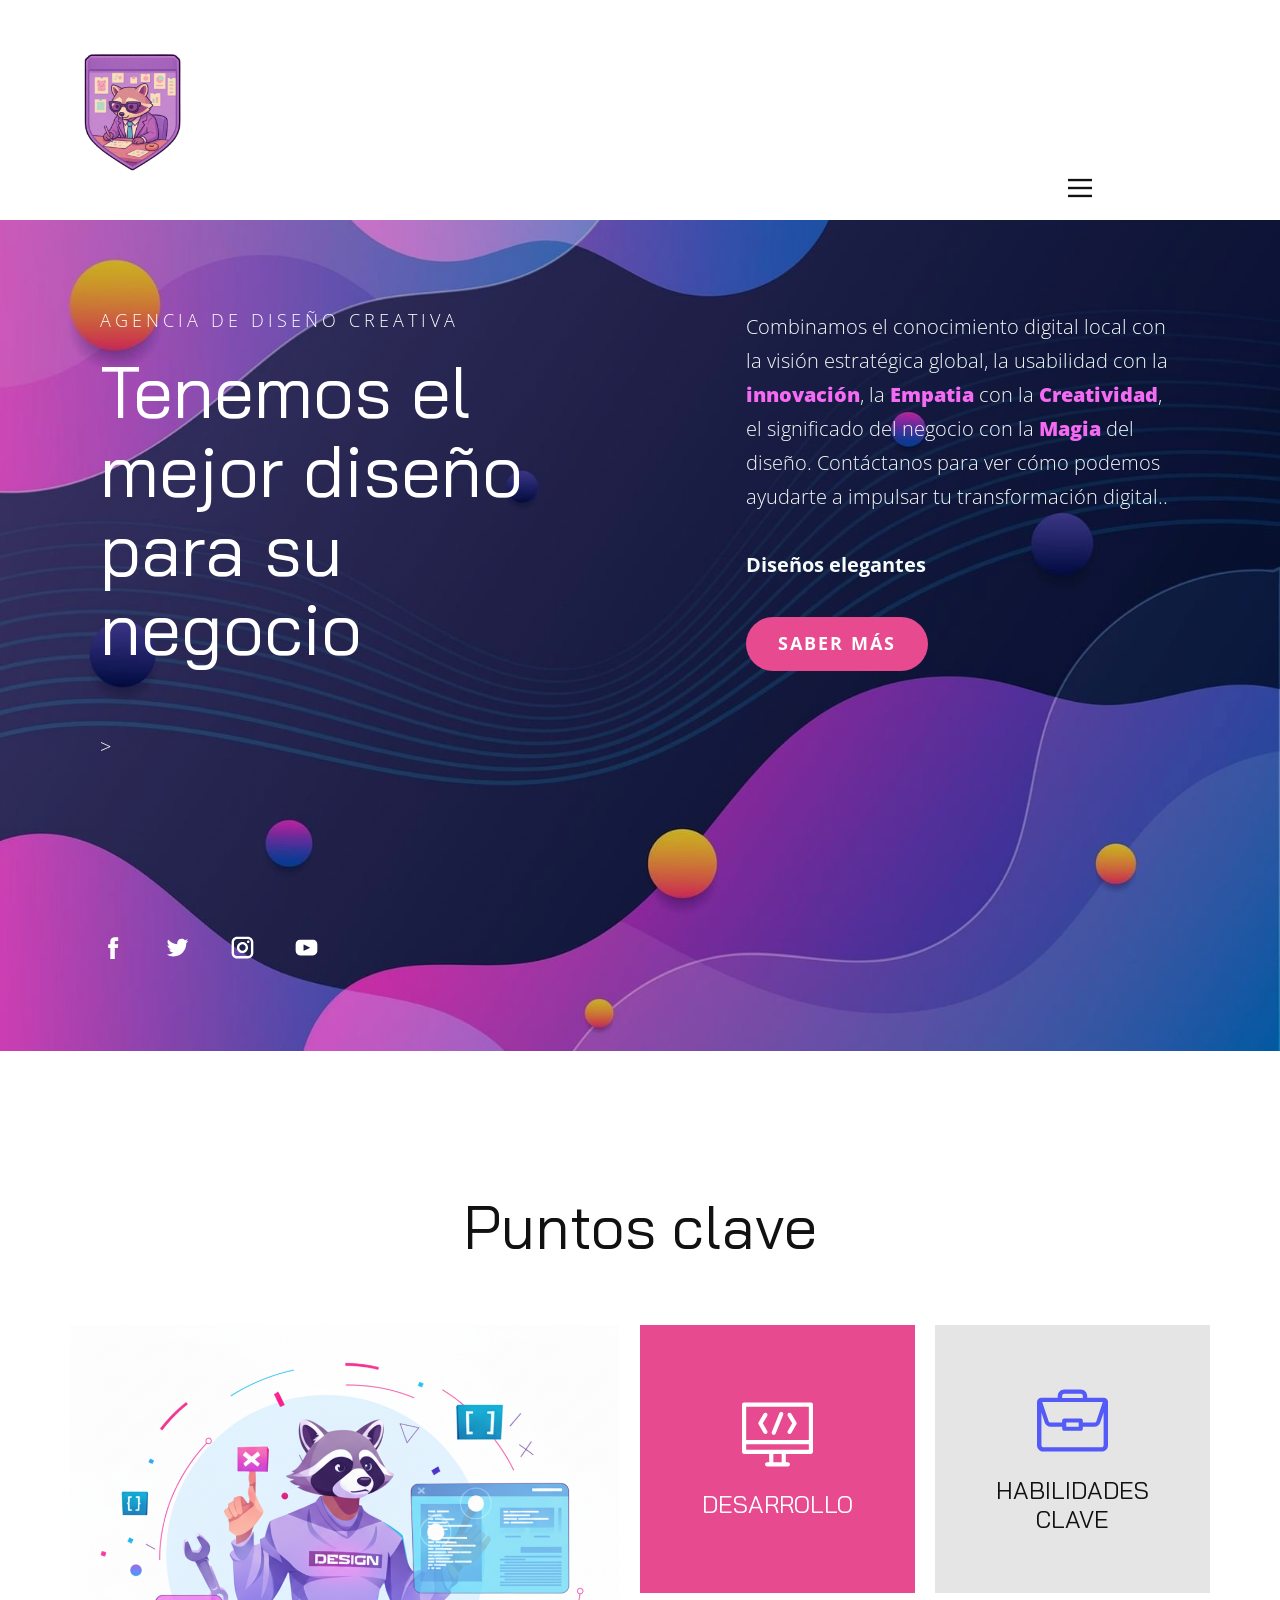
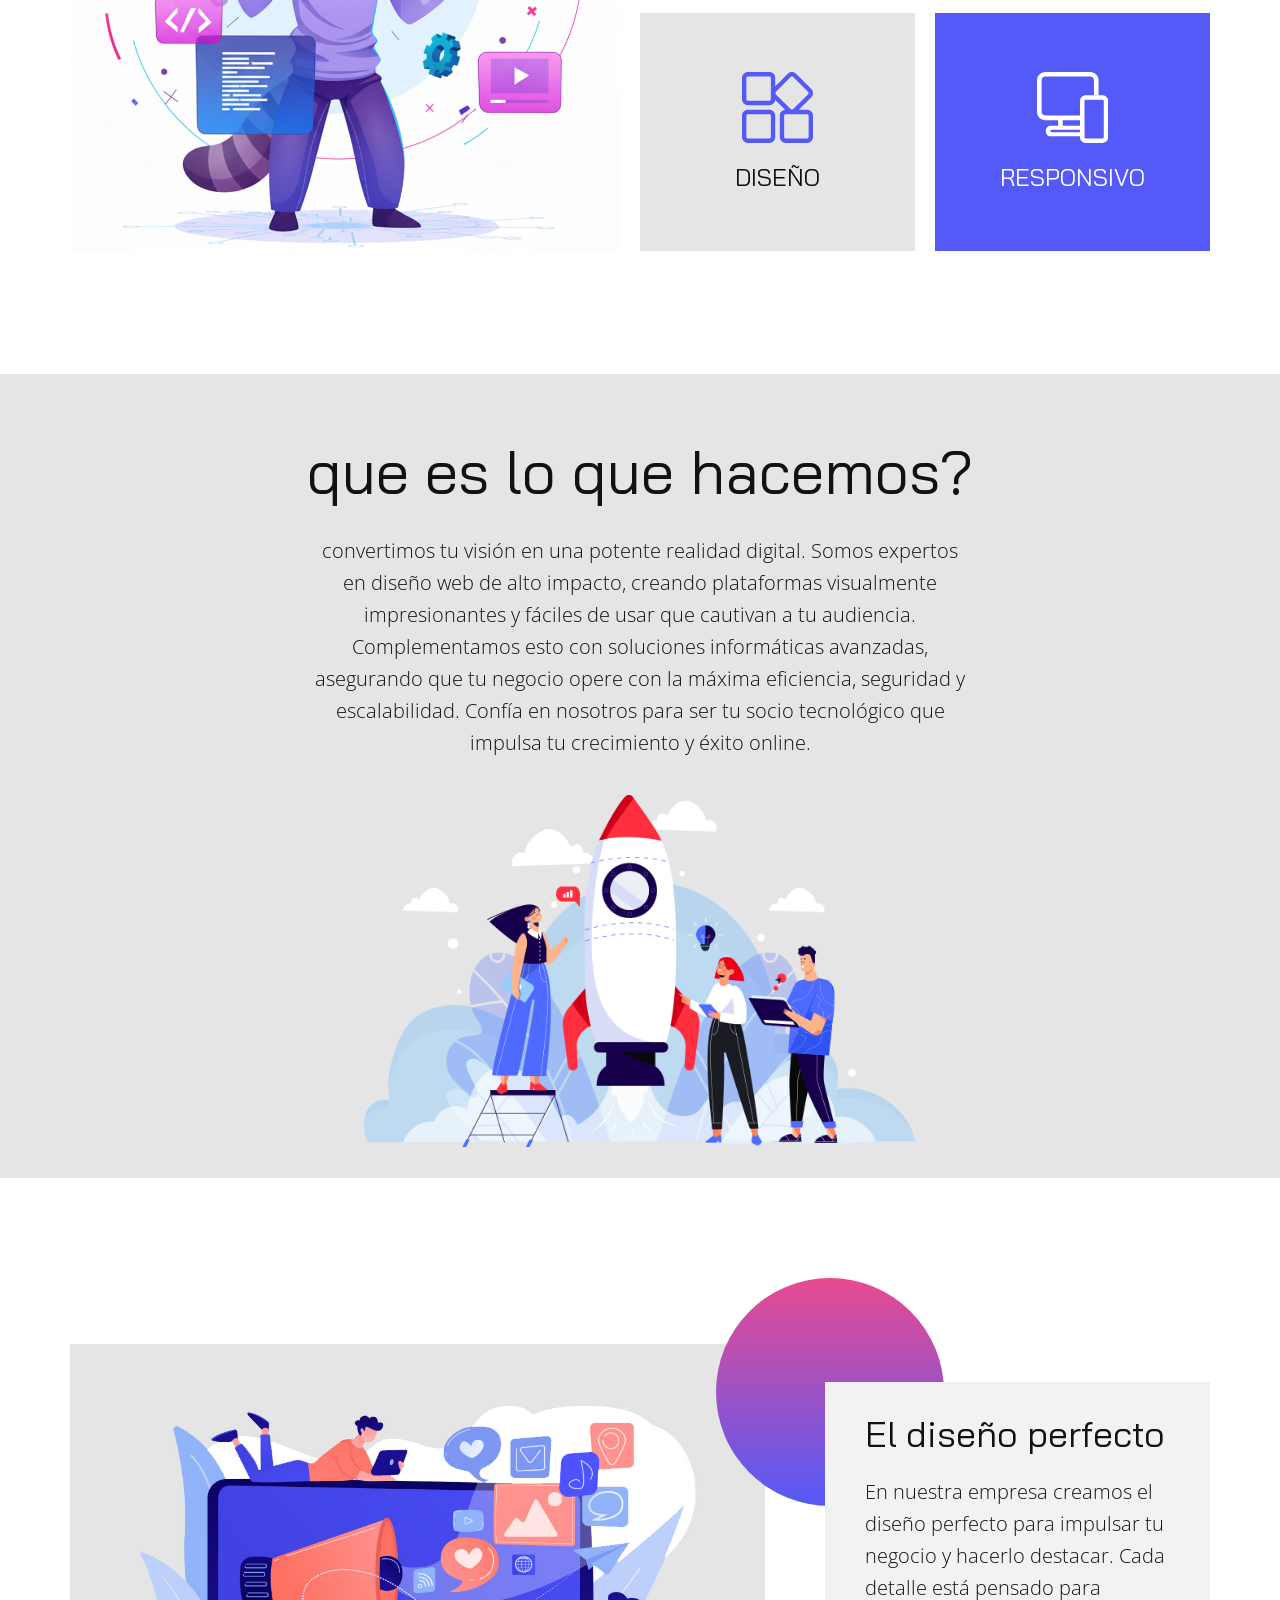
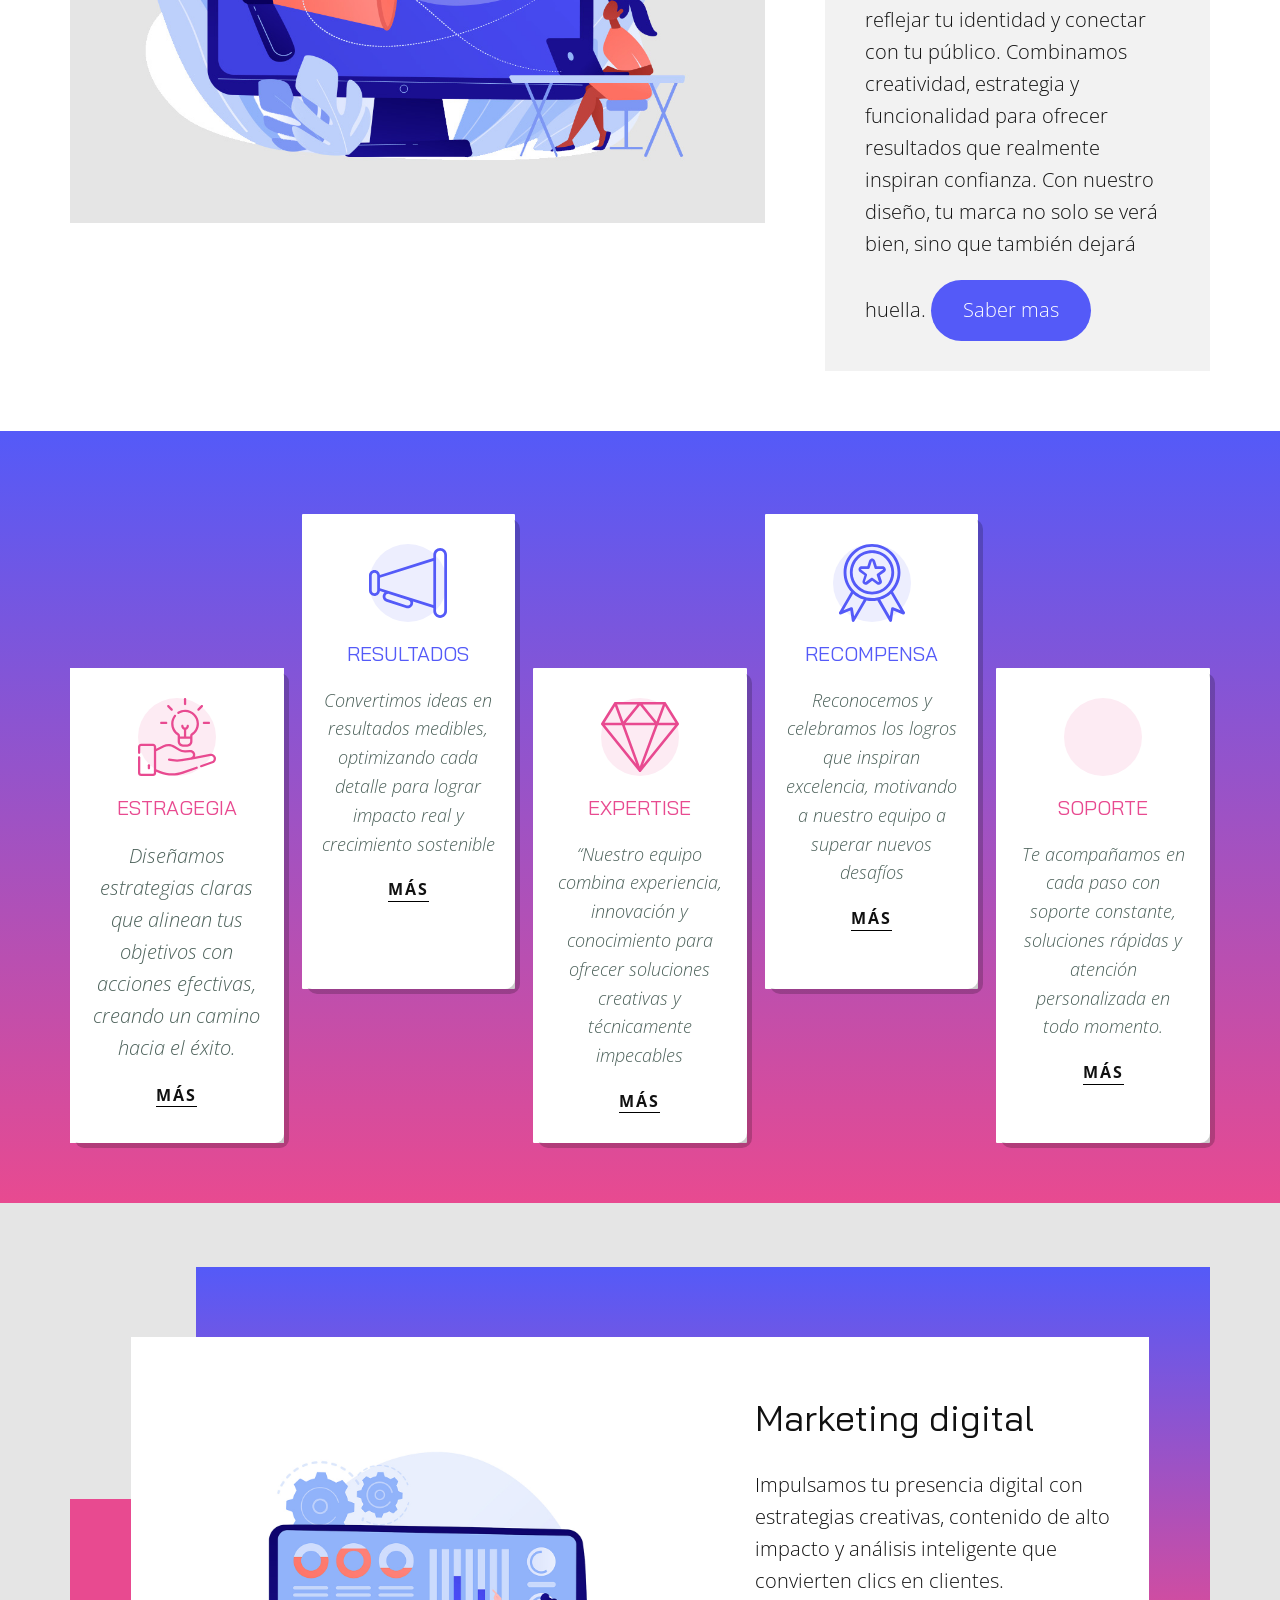
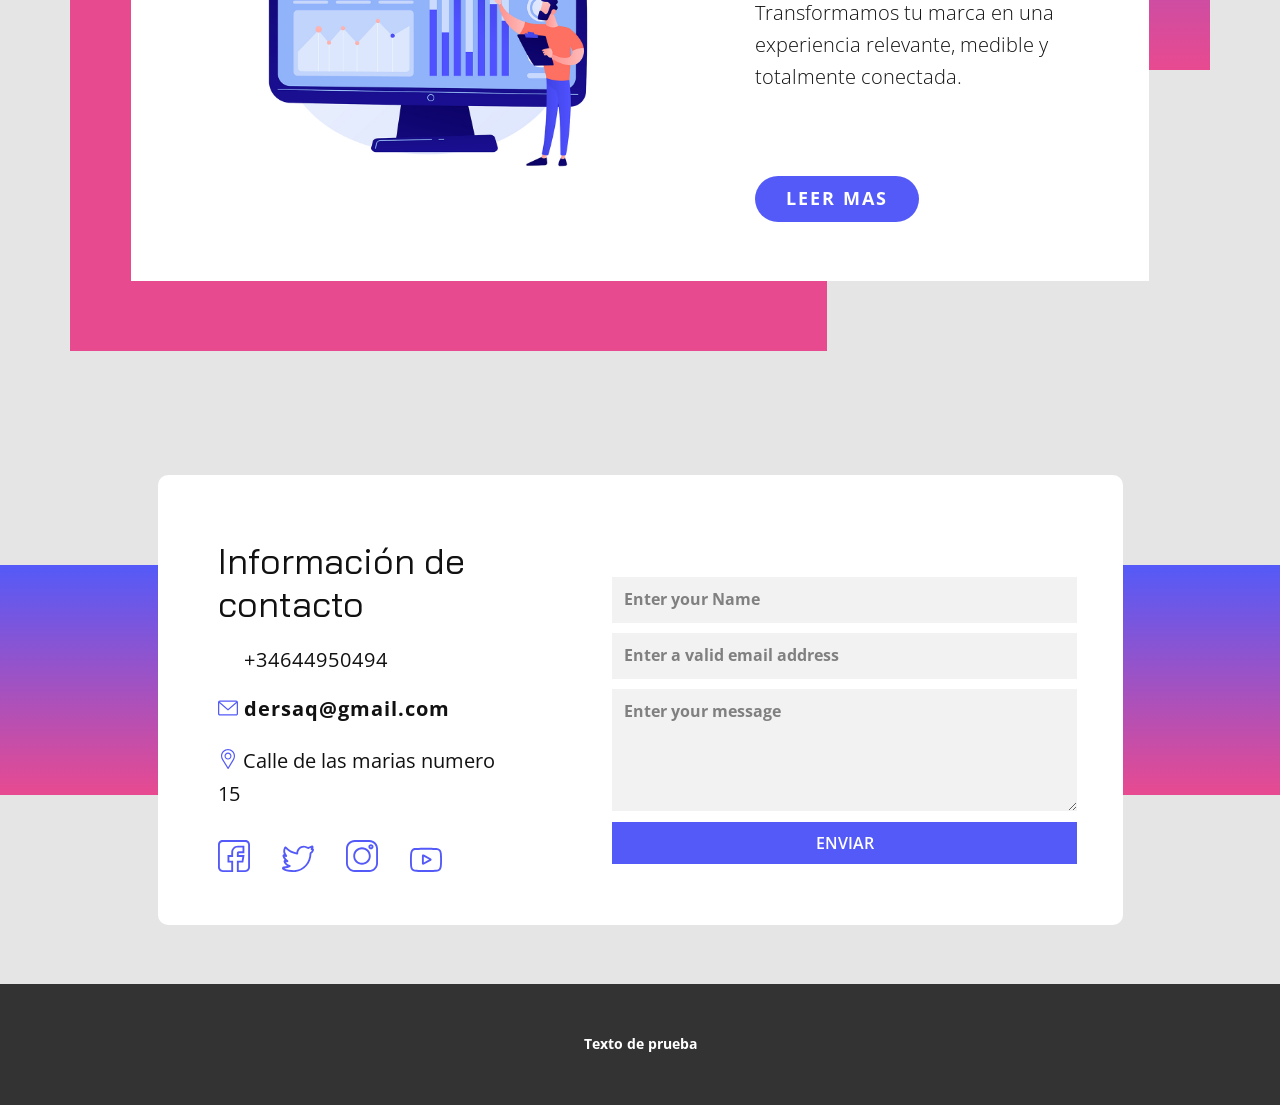
==== commit 540a744d: "pushearrrr ultima" ====
--- a/index.html
+++ b/index.html
@@ -617,15 +617,8 @@
           data-image-width="688"
           data-image-height="432"
         />
-        <p class="u-text u-text-default u-text-3">
-          Images from
-          <a
-            href="https://www.freepik.com/vectors/abstract"
-            class="u-border-1 u-border-black u-border-no-left u-border-no-right u-border-no-top u-btn u-button-link u-button-style u-none u-text-body-color u-btn-1"
-            target="_blank"
-            >Freepik</a
-          >
-        </p>
+      
+        
       </div>
       <style class="darkreader darkreader--sync" media="screen"></style>
       <style class="darkreader darkreader--sync" media="screen"></style>
@@ -648,24 +641,14 @@
           class="u-align-left u-container-align-left u-container-style u-grey-5 u-group u-group-1"
         >
           <div class="u-container-layout u-container-layout-1">
-            <h3 class="u-text u-text-1">Design Perfection</h3>
+            <h3 class="u-text u-text-1"> El diseño perfecto</h3>
             <p class="u-text u-text-2">
-              We’re a small creative design studio based in New York, working
-              with adventurous clients and providing Creative Concept, Branding,
-              Graphic Design, Art Direction and Digital Communication services.
-            </p>
-            <p class="u-text u-text-3">
-              Image from
-              <a
-                href="https://www.freepik.com/vectors/abstract"
-                class="u-active-none u-border-1 u-border-active-palette-2-base u-border-black u-border-hover-palette-2-base u-border-no-left u-border-no-right u-border-no-top u-btn u-button-link u-button-style u-hover-none u-none u-text-body-color u-btn-1"
-                >Freepik</a
-              >
-            </p>
+           En nuestra empresa creamos el diseño perfecto para impulsar tu negocio y hacerlo destacar. Cada detalle está pensado para reflejar tu identidad y conectar con tu público. Combinamos creatividad, estrategia y funcionalidad para ofrecer resultados que realmente inspiran confianza. Con nuestro diseño, tu marca no solo se verá bien, sino que también dejará huella.
+           
             <a
               href="#"
               class="u-btn u-btn-round u-button-style u-color-scheme-summer-time u-color-style-multicolor-1 u-palette-2-base u-radius-50 u-btn-2"
-              >Learn more</a
+              >Saber mas </a
             >
           </div>
         </div>
@@ -743,16 +726,15 @@
                           </g></svg
                       ></span>
                       <h5 class="u-text u-text-palette-1-base u-text-1">
-                        strategy
+                      Estragegia
                       </h5>
                       <p class="u-text u-text-palette-5-dark-2 u-text-2">
-                        Duis aute irure dolor in reprehenderit in voluptate
-                        velit esse cillum dolore eu fugiat nulla pariatur
+                        Diseñamos estrategias claras que alinean tus objetivos con acciones efectivas, creando un camino hacia el éxito.
                       </p>
                       <a
                         href="#"
                         class="u-active-none u-align-center u-border-1 u-border-active-grey-60 u-border-black u-border-hover-grey-60 u-border-no-left u-border-no-right u-border-no-top u-btn u-button-style u-hover-none u-none u-text-body-color u-btn-1"
-                        >more</a
+                        >Más</a
                       >
                     </div>
                   </div>
@@ -788,16 +770,15 @@
                           ></path></svg
                       ></span>
                       <h5 class="u-text u-text-palette-2-base u-text-3">
-                        Results
+                        Resultados
                       </h5>
                       <p class="u-text u-text-palette-5-dark-2 u-text-4">
-                        Duis aute irure dolor in reprehenderit in voluptate
-                        velit esse cillum dolore eu fugiat nulla pariatur
+                        Convertimos ideas en resultados medibles, optimizando cada detalle para lograr impacto real y crecimiento sostenible
                       </p>
                       <a
                         href="#"
                         class="u-active-none u-align-center u-border-1 u-border-active-grey-60 u-border-black u-border-hover-grey-60 u-border-no-left u-border-no-right u-border-no-top u-btn u-button-style u-hover-none u-none u-text-body-color u-btn-2"
-                        >more</a
+                        >Más</a
                       >
                     </div>
                   </div>
@@ -846,13 +827,12 @@
                         Expertise
                       </h5>
                       <p class="u-text u-text-palette-5-dark-2 u-text-6">
-                        Duis aute irure dolor in reprehenderit in voluptate
-                        velit esse cillum dolore eu fugiat nulla pariatur
+                        “Nuestro equipo combina experiencia, innovación y conocimiento para ofrecer soluciones creativas y técnicamente impecables
                       </p>
                       <a
                         href="#"
                         class="u-active-none u-align-center u-border-1 u-border-active-grey-60 u-border-black u-border-hover-grey-60 u-border-no-left u-border-no-right u-border-no-top u-btn u-button-style u-hover-none u-none u-text-body-color u-btn-3"
-                        >more</a
+                        >Más</a
                       >
                     </div>
                   </div>
@@ -906,16 +886,15 @@
                           </g></svg
                       ></span>
                       <h5 class="u-text u-text-palette-2-base u-text-7">
-                        Awards
+                        Recompensa
                       </h5>
                       <p class="u-text u-text-palette-5-dark-2 u-text-8">
-                        Duis aute irure dolor in reprehenderit in voluptate
-                        velit esse cillum dolore eu fugiat nulla pariatur
+                        Reconocemos y celebramos los logros que inspiran excelencia, motivando a nuestro equipo a superar nuevos desafíos
                       </p>
                       <a
                         href="#"
                         class="u-active-none u-align-center u-border-1 u-border-active-grey-60 u-border-black u-border-hover-grey-60 u-border-no-left u-border-no-right u-border-no-top u-btn u-button-style u-hover-none u-none u-text-body-color u-btn-4"
-                        >more</a
+                        >Más</a
                       >
                     </div>
                   </div>
@@ -980,16 +959,15 @@
                           </g></svg
                       ></span>
                       <h5 class="u-text u-text-palette-1-base u-text-9">
-                        Support
+                        Soporte
                       </h5>
                       <p class="u-text u-text-palette-5-dark-2 u-text-10">
-                        Duis aute irure dolor in reprehenderit in voluptate
-                        velit esse cillum dolore eu fugiat nulla pariatur
+                        Te acompañamos en cada paso con soporte constante, soluciones rápidas y atención personalizada en todo momento.
                       </p>
                       <a
                         href="#"
                         class="u-active-none u-align-center u-border-1 u-border-active-grey-60 u-border-black u-border-hover-grey-60 u-border-no-left u-border-no-right u-border-no-top u-btn u-button-style u-hover-none u-none u-text-body-color u-btn-5"
-                        >more</a
+                        >Más</a
                       >
                     </div>
                   </div>
@@ -1038,26 +1016,17 @@
                 <div
                   class="u-container-layout u-valign-middle u-container-layout-2"
                 >
-                  <h3 class="u-text u-text-1">Digital Marketing</h3>
+                  <h3 class="u-text u-text-1">Marketing digital</h3>
                   <p class="u-text u-text-2">
-                    Duis aute irure dolor in reprehenderit in voluptate velit
-                    esse cillum dolore eu fugiat nulla pariatur. Excepteur sint
-                    occaecat cupidatat non proident, sunt in culpa qui officia
-                    deserunt mollit anim id est laborum.
+                   Impulsamos tu presencia digital con estrategias creativas, contenido de alto impacto y análisis inteligente que convierten clics en clientes. Transformamos tu marca en una experiencia relevante, medible y totalmente conectada.
                   </p>
-                  <p class="u-text u-text-3">
-                    Images from
-                    <a
-                      href="https://www.freepik.com/vectors/abstract"
-                      class="u-border-1 u-border-black u-border-no-left u-border-no-right u-border-no-top u-btn u-button-link u-button-style u-none u-text-body-color u-btn-1"
-                      target="_blank"
-                      >Freepik</a
-                    >
+                  
+                    
                   </p>
                   <a
                     href="#"
                     class="u-btn u-btn-round u-button-style u-color-scheme-summer-time u-color-style-multicolor-1 u-palette-2-base u-radius-50 u-btn-2"
-                    >read more</a
+                    >Leer mas </a
                   >
                 </div>
               </div>
@@ -1082,7 +1051,7 @@
         class="u-container-style u-group u-radius-10 u-shape-round u-white u-group-1"
       >
         <div class="u-container-layout u-container-layout-1">
-          <h3 class="u-text u-text-1">Contact Info</h3>
+          <h3 class="u-text u-text-1">Información de contacto</h3>
           <a
             href="#"
             class="u-active-none u-btn u-button-style u-hover-none u-none u-text-hover-palette-2-base u-btn-1"
@@ -1095,10 +1064,10 @@
                 style="width: 1em; height: 1em"
               >
                 <g><path style="fill: currentcolor"></path></g></svg></span
-            >&nbsp;+1 (234) 567-8910
+            >&nbsp;+34644950494
           </a>
           <a
-            href="mailto:contact@yourmail.com"
+            href="mailto:dersaq@gmail.com"
             class="u-active-none u-btn u-button-style u-hover-none u-none u-text-hover-palette-2-base u-btn-2"
             ><span class="u-icon u-text-palette-2-base"
               ><svg
@@ -1109,7 +1078,7 @@
                 <path
                   d="m434.146 59.882h-389.234c-24.766 0-44.912 20.146-44.912 44.912v269.47c0 24.766 20.146 44.912 44.912 44.912h389.234c24.766 0 44.912-20.146 44.912-44.912v-269.47c0-24.766-20.146-44.912-44.912-44.912zm0 29.941c2.034 0 3.969.422 5.738 1.159l-200.355 173.649-200.356-173.649c1.769-.736 3.704-1.159 5.738-1.159zm0 299.411h-389.234c-8.26 0-14.971-6.71-14.971-14.971v-251.648l199.778 173.141c2.822 2.441 6.316 3.655 9.81 3.655s6.988-1.213 9.81-3.655l199.778-173.141v251.649c-.001 8.26-6.711 14.97-14.971 14.97z"
                 ></path></svg></span
-            >&nbsp;contact@yourmail.com
+            >&nbsp;dersaq@gmail.com
           </a>
           <p class="u-text u-text-2">
             <span class="u-icon u-text-palette-2-base"
@@ -1134,7 +1103,7 @@
                     ></path>
                   </g>
                 </g></svg></span
-            >&nbsp;203, Envato Labs, Behind Alis Steet, Australia
+            >&nbsp;Calle de las marias numero 15
           </p>
           <div class="u-social-icons u-social-icons-1">
             <a
@@ -1253,7 +1222,7 @@
             >
               <div class="u-form-group u-form-name">
                 <label for="name-da97" class="u-form-control-hidden u-label"
-                  >Name</label
+                  >Nombre</label
                 >
                 <input
                   type="text"
@@ -1279,7 +1248,7 @@
               </div>
               <div class="u-form-group u-form-message">
                 <label for="message-da97" class="u-form-control-hidden u-label"
-                  >Message</label
+                  >Mensaje</label
                 >
                 <textarea
                   placeholder="Enter your message"
@@ -1295,7 +1264,7 @@
                 <a
                   href="#"
                   class="u-border-none u-btn u-btn-submit u-button-style u-palette-2-base u-btn-3"
-                  >Submit</a
+                  >Enviar</a
                 >
                 <input
                   type="submit"
@@ -1304,10 +1273,10 @@
                 />
               </div>
               <div class="u-form-send-message u-form-send-success">
-                Thank you! Your message has been sent.
+                Gracias ! su mensaje ha sido enviado
               </div>
               <div class="u-form-send-error u-form-send-message">
-                Unable to send your message. Please fix errors then try again.
+                Imposible de mandar tu mensaje 
               </div>
               <input type="hidden" value="" name="recaptchaResponse" />
               <input
@@ -1333,8 +1302,7 @@
     >
       <div class="u-clearfix u-sheet u-sheet-1">
         <p class="u-small-text u-text u-text-variant u-text-1">
-          Sample text. Click to select the text box. Click again or double click
-          to start editing the text.
+          Texto de prueba
         </p>
       </div>
       <style class="darkreader darkreader--sync" media="screen"></style
@@ -1343,9 +1311,6 @@
       ><style class="darkreader darkreader--sync" media="screen"></style
       ><style class="darkreader darkreader--sync" media="screen"></style>
     </footer>
-    <section class="u-backlink u-clearfix u-grey-80">
-      This <a href="https://nicepage.com/css-templates">CSS Template</a> was
-      created with Nicepage Website Builder
-    </section>
+    
   </body>
 </html>
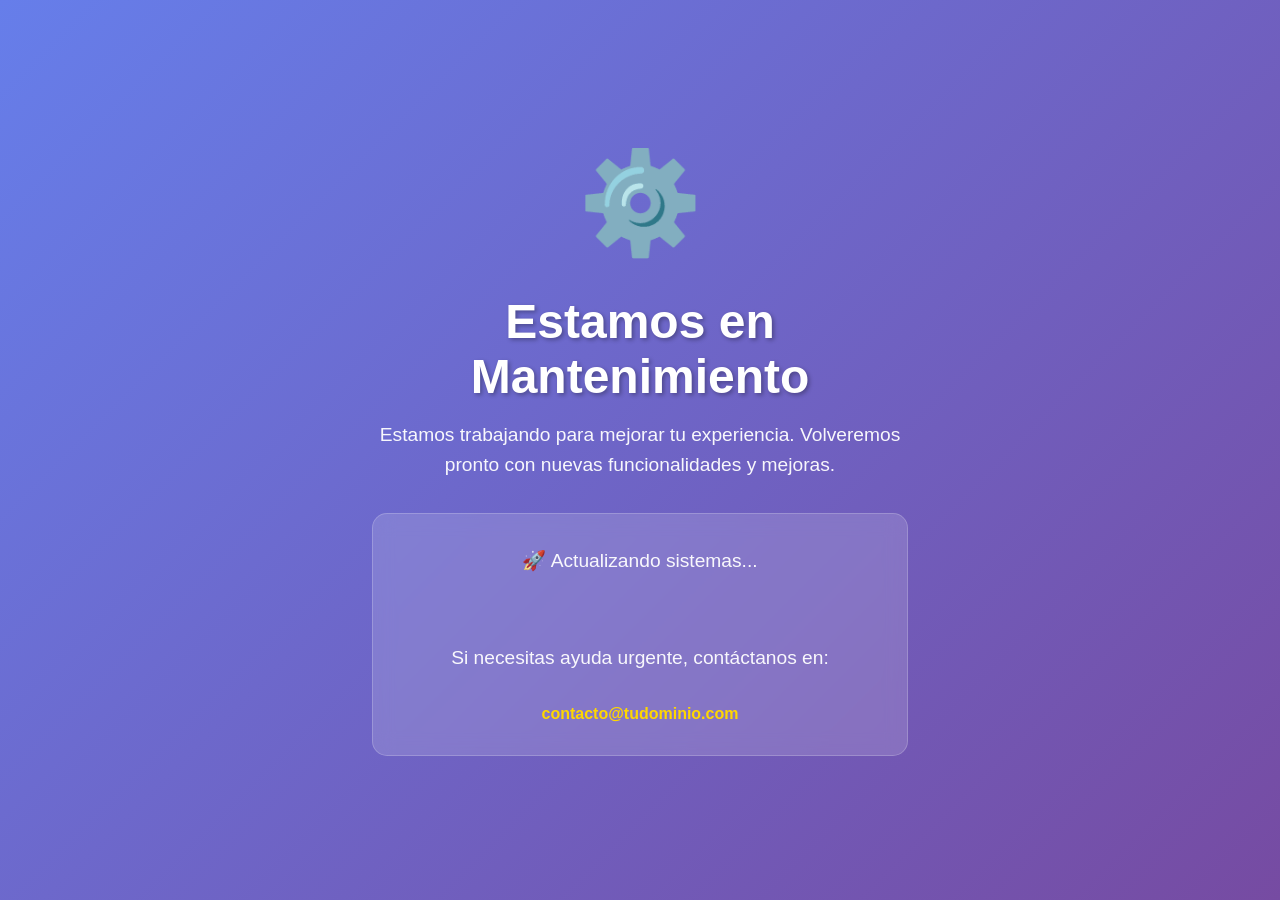
==== commit bec15ef2: "mantenimiento" ====
--- a/index.html
+++ b/index.html
@@ -1,1316 +1,167 @@
 <!DOCTYPE html>
-<html style="font-size: 16px" lang="es">
+<html lang="es">
   <head>
+    <meta charset="UTF-8" />
     <meta name="viewport" content="width=device-width, initial-scale=1.0" />
-    <meta charset="utf-8" />
-    <meta name="keywords" content="Mauritius Sea &amp;amp; Water activities" />
-    <meta name="description" content="" />
-    <title>Home 1</title>
-    <link rel="stylesheet" href="nicepage.css" media="screen" />
-    <link rel="stylesheet" href="index.css" media="screen" />
-    <script
-      class="u-script"
-      type="text/javascript"
-      src="jquery.js"
-      defer=""
-    ></script>
-    <script
-      class="u-script"
-      type="text/javascript"
-      src="nicepage.js"
-      defer=""
-    ></script>
-    <meta name="generator" content="Nicepage 7.14.0, nicepage.com" />
+    <title>Sitio en Mantenimiento</title>
+    <style>
+      * {
+        margin: 0;
+        padding: 0;
+        box-sizing: border-box;
+      }
 
-    <link
-      id="u-page-google-font"
-      rel="stylesheet"
-      href="https://fonts.googleapis.com/css2?display=swap&amp;family=Open+Sans:ital,wght@0,300;0,400;0,500;0,600;0,700;0,800;1,300;1,400;1,500;1,600;1,700;1,800&amp;family=Bai+Jamjuree:ital,wght@0,200;0,300;0,400;0,500;0,600;0,700;1,200;1,300;1,400;1,500;1,600;1,700"
-    />
-    <script type="application/ld+json">
-      {
-        "@context": "http://schema.org",
-        "@type": "Organization",
-        "name": "",
-        "logo": "images/default-logo.png",
-        "sameAs": []
+      body {
+        font-family: "Segoe UI", Tahoma, Geneva, Verdana, sans-serif;
+        background: linear-gradient(135deg, #667eea 0%, #764ba2 100%);
+        min-height: 100vh;
+        display: flex;
+        justify-content: center;
+        align-items: center;
+        color: #fff;
+        overflow: hidden;
       }
-    </script>
-    <meta name="theme-color" content="#e84a90" />
-    <meta property="og:title" content="Home 1" />
-    <meta property="og:type" content="website" />
-    <meta name="referrer" content="origin" />
-    <meta data-intl-tel-input-cdn-path="intlTelInput/" />
+
+      .container {
+        text-align: center;
+        padding: 2rem;
+        max-width: 600px;
+        animation: fadeIn 1s ease-in;
+      }
+
+      @keyframes fadeIn {
+        from {
+          opacity: 0;
+          transform: translateY(-30px);
+        }
+        to {
+          opacity: 1;
+          transform: translateY(0);
+        }
+      }
+
+      .icon {
+        font-size: 100px;
+        margin-bottom: 2rem;
+        animation: rotate 3s linear infinite;
+      }
+
+      @keyframes rotate {
+        0% {
+          transform: rotate(0deg);
+        }
+        100% {
+          transform: rotate(360deg);
+        }
+      }
+
+      h1 {
+        font-size: 3rem;
+        margin-bottom: 1rem;
+        text-shadow: 2px 2px 4px rgba(0, 0, 0, 0.3);
+      }
+
+      p {
+        font-size: 1.2rem;
+        margin-bottom: 2rem;
+        line-height: 1.6;
+        opacity: 0.95;
+      }
+
+      .info-box {
+        background: rgba(255, 255, 255, 0.15);
+        backdrop-filter: blur(10px);
+        border-radius: 15px;
+        padding: 2rem;
+        margin-top: 2rem;
+        border: 1px solid rgba(255, 255, 255, 0.2);
+      }
+
+      .contact {
+        margin-top: 1.5rem;
+        font-size: 1rem;
+      }
+
+      .contact a {
+        color: #ffd700;
+        text-decoration: none;
+        font-weight: bold;
+        transition: color 0.3s ease;
+      }
+
+      .contact a:hover {
+        color: #fff;
+      }
+
+      .loader {
+        display: inline-block;
+        margin-top: 1rem;
+      }
+
+      .loader span {
+        display: inline-block;
+        width: 12px;
+        height: 12px;
+        border-radius: 50%;
+        background: #fff;
+        margin: 0 5px;
+        animation: bounce 1.4s infinite ease-in-out both;
+      }
+
+      .loader span:nth-child(1) {
+        animation-delay: -0.32s;
+      }
+
+      .loader span:nth-child(2) {
+        animation-delay: -0.16s;
+      }
+
+      @keyframes bounce {
+        0%,
+        80%,
+        100% {
+          transform: scale(0);
+        }
+        40% {
+          transform: scale(1);
+        }
+      }
+
+      @media (max-width: 768px) {
+        h1 {
+          font-size: 2rem;
+        }
+        p {
+          font-size: 1rem;
+        }
+        .icon {
+          font-size: 70px;
+        }
+      }
+    </style>
   </head>
-  <body
-    data-home-page="https://website6575016.nicepage.io/Home-1.html?version=863af078-2e16-32a1-5fa2-3217bb6b4cd6"
-    data-home-page-title="Home 1"
-    data-path-to-root="./"
-    data-include-products="false"
-    class="u-body u-clearfix u-xl-mode"
-    data-lang="es"
-  >
-    <header
-      class="u-align-center-sm u-align-center-xs u-clearfix u-header u-header"
-      id="sec-dd13"
-    >
-      <div class="u-clearfix u-sheet u-valign-middle u-sheet-1">
-        <a
-          href="#"
-          class="u-image u-logo u-image-1"
-          data-image-width="80"
-          data-image-height="40"
-        >
-          <img
-            src="images/mapache-logo.png"
-            class="u-logo-image u-logo-image-1 milogo"
-          />
-        </a>
-        <div class="u-social-icons u-social-icons-1">
-          <a class="u-social-url" title="facebook" target="_blank" href=""
-            ><span class="u-icon u-social-facebook u-social-icon u-icon-1"
-              ><svg
-                class="u-svg-link"
-                preserveAspectRatio="xMidYMin slice"
-                viewBox="0 0 112 112"
-                style=""
-              >
-                <use xlink:href="#svg-bc97"></use></svg
-              ><svg
-                class="u-svg-content"
-                viewBox="0 0 112 112"
-                x="0"
-                y="0"
-                id="svg-bc97"
-              >
-                <circle style=""></circle></svg
-            ></span>
-          </a>
-          <a class="u-social-url" title="twitter" target="_blank" href=""
-            ><span class="u-icon u-social-icon u-social-twitter u-icon-2"
-              ><svg
-                class="u-svg-link"
-                preserveAspectRatio="xMidYMin slice"
-                viewBox="0 0 112 112"
-                style=""
-              >
-                <use xlink:href="#svg-5d73"></use></svg
-              ><svg
-                class="u-svg-content"
-                viewBox="0 0 112 112"
-                x="0"
-                y="0"
-                id="svg-5d73"
-              >
-                <circle class="st0" style=""></circle></svg
-            ></span>
-          </a>
-          <a class="u-social-url" title="instagram" target="_blank" href=""
-            ><span class="u-icon u-social-icon u-social-instagram u-icon-3"
-              ><svg
-                class="u-svg-link"
-                preserveAspectRatio="xMidYMin slice"
-                viewBox="0 0 112 112"
-                style=""
-              >
-                <use xlink:href="#svg-6d28"></use></svg
-              ><svg
-                class="u-svg-content"
-                viewBox="0 0 112 112"
-                x="0"
-                y="0"
-                id="svg-6d28"
-              >
-                <circle style=""></circle></svg
-            ></span>
-          </a>
+  <body>
+    <div class="container">
+      <div class="icon">⚙️</div>
+      <h1>Estamos en Mantenimiento</h1>
+      <p>
+        Estamos trabajando para mejorar tu experiencia. Volveremos pronto con
+        nuevas funcionalidades y mejoras.
+      </p>
+
+      <div class="info-box">
+        <p style="margin-bottom: 0.5rem">🚀 Actualizando sistemas...</p>
+        <div class="loader">
+          <span></span>
+          <span></span>
+          <span></span>
         </div>
-        <nav
-          class="u-align-left u-menu u-menu-hamburger u-offcanvas u-menu-1"
-          data-responsive-from="XL"
-          role="navigation"
-        >
-          <div
-            class="menu-collapse"
-            style="font-size: 1rem; letter-spacing: 0px; font-weight: 500"
-          >
-            <a
-              class="u-button-style u-custom-active-color u-custom-border u-custom-border-color u-custom-hover-color u-custom-left-right-menu-spacing u-custom-text-active-color u-custom-text-color u-custom-text-hover-color u-custom-top-bottom-menu-spacing u-hamburger-link u-nav-link"
-              href="#"
-              tabindex="-1"
-              aria-label="Open menu"
-              aria-controls="373e"
-            >
-              <svg
-                class="u-svg-link"
-                preserveAspectRatio="xMidYMin slice"
-                viewBox="0 0 302 302"
-                style=""
-              >
-                <use xlink:href="#svg-8a8f"></use>
-              </svg>
-              <svg
-                xmlns="http://www.w3.org/2000/svg"
-                xmlns:xlink="http://www.w3.org/1999/xlink"
-                version="1.1"
-                id="svg-8a8f"
-                x="0px"
-                y="0px"
-                viewBox="0 0 302 302"
-                style="enable-background: new 0 0 302 302"
-                xml:space="preserve"
-                class="u-svg-content"
-              >
-                <g>
-                  <rect y="36" width="302" height="30"></rect>
-                  <rect y="236" width="302" height="30"></rect>
-                  <rect y="136" width="302" height="30"></rect>
-                </g>
-                <g></g>
-                <g></g>
-                <g></g>
-                <g></g>
-                <g></g>
-                <g></g>
-                <g></g>
-                <g></g>
-                <g></g>
-                <g></g>
-                <g></g>
-                <g></g>
-                <g></g>
-                <g></g>
-                <g></g>
-              </svg>
-            </a>
-          </div>
-          <div class="u-custom-menu u-nav-container">
-            <ul class="u-nav u-spacing-2 u-unstyled u-nav-1" role="menubar">
-              <li class="u-nav-item" role="none">
-                <a
-                  class="u-active-grey-5 u-button-style u-hover-grey-10 u-nav-link u-text-active-grey-90 u-text-grey-90 u-text-hover-grey-90"
-                  href="#"
-                  style="padding: 10px 20px"
-                  tabindex="-1"
-                  role="menuitem"
-                  aria-haspopup="true"
-                  aria-expanded="false"
-                  >Home</a
-                >
-              </li>
-            </ul>
-          </div>
-          <div
-            class="u-custom-menu u-nav-container-collapse"
-            id="373e"
-            role="region"
-            aria-label="Menu panel"
-          >
-            <div
-              class="u-align-center u-black u-container-align-center u-container-style u-inner-container-layout u-opacity u-opacity-95 u-sidenav"
-            >
-              <div class="u-inner-container-layout u-sidenav-overflow">
-                <div
-                  class="u-menu-close"
-                  tabindex="-1"
-                  aria-label="Close menu"
-                ></div>
-                <ul
-                  class="u-align-center u-nav u-popupmenu-items u-unstyled u-nav-2"
-                >
-                  <li class="u-nav-item">
-                    <a
-                      class="u-button-style u-nav-link"
-                      href="#inicio"
-                      style="padding: 10px 20px"
-                      >Home</a
-                    >
-                  </li>
-                  <li class="u-nav-item">
-                    <a
-                      class="u-button-style u-nav-link"
-                      href="#diseño-web"
-                      style="padding: 10px 20px"
-                      >Diseño web</a
-                    >
-                  </li>
-                  <li class="u-nav-item">
-                    <a
-                      class="u-button-style u-nav-link"
-                      href="#proyectos"
-                      style="padding: 10px 20px"
-                      >Proyectos</a
-                    >
-                  </li>
-                  <li class="u-nav-item">
-                    <a
-                      class="u-button-style u-nav-link"
-                      href="#proyectos"
-                      style="padding: 10px 20px"
-                      >sobre mi
-                    </a>
-                  </li>
-                </ul>
-              </div>
-            </div>
-            <div class="u-black u-menu-overlay u-opacity u-opacity-70"></div>
-          </div>
-        </nav>
-      </div>
-      <style class="darkreader darkreader--sync" media="screen"></style
-      ><style class="darkreader darkreader--sync" media="screen"></style
-      ><style class="darkreader darkreader--sync" media="screen"></style
-      ><style class="darkreader darkreader--sync" media="screen"></style
-      ><style class="darkreader darkreader--sync" media="screen"></style>
-    </header>
-    <style class="darkreader darkreader--sync" media="screen"></style>
-    <style class="darkreader darkreader--sync" media="screen"></style>
-    <style class="darkreader darkreader--sync" media="screen"></style>
-    <section
-      class="u-clearfix u-image u-shading u-section-1"
-      id="carousel_b893"
-    >
-      <div class="u-clearfix u-sheet u-valign-middle u-sheet-1">
-        <div
-          class="u-clearfix u-expanded-width u-gutter-0 u-layout-spacing-vertical u-layout-wrap u-layout-wrap-1"
-        >
-          <div class="u-gutter-0 u-layout">
-            <div class="u-layout-row">
-              <div
-                class="u-size-34-lg u-size-34-xl u-size-35-md u-size-35-sm u-size-35-xs"
-              >
-                <div class="u-layout-col">
-                  <div
-                    class="u-container-style u-layout-cell u-left-cell u-size-30 u-layout-cell-1"
-                  >
-                    <div
-                      class="u-container-layout u-valign-top u-container-layout-1"
-                    >
-                      <h6
-                        class="u-custom-font u-text u-text-body-alt-color u-text-font u-text-1"
-                      >
-                        Agencia de diseño creativa
-                      </h6>
-                      <h1 class="u-custom-font u-text u-title u-text-2">
-                        Tenemos el mejor diseño para su negocio
-                      </h1>
-                      <p class="u-text u-text-3">></p>
-                    </div>
-                  </div>
-                  <div
-                    class="u-align-left u-container-align-left u-container-style u-layout-cell u-left-cell u-size-30 u-layout-cell-2"
-                  >
-                    <div
-                      class="u-container-layout u-valign-bottom u-container-layout-2"
-                    >
-                      <div class="u-social-icons u-social-icons-1">
-                        <a class="u-social-url" target="_blank" href=""
-                          ><span
-                            class="u-icon u-icon-circle u-social-facebook u-social-icon u-icon-1"
-                            ><svg
-                              class="u-svg-link"
-                              preserveAspectRatio="xMidYMin slice"
-                              viewBox="0 0 112 112"
-                              style=""
-                            >
-                              <use xlink:href="#svg-ee78"></use></svg
-                            ><svg
-                              x="0px"
-                              y="0px"
-                              viewBox="0 0 112 112"
-                              id="svg-ee78"
-                              class="u-svg-content"
-                            >
-                              <path
-                                d="M75.5,28.8H65.4c-1.5,0-4,0.9-4,4.3v9.4h13.9l-1.5,15.8H61.4v45.1H42.8V58.3h-8.8V42.4h8.8V32.2 c0-7.4,3.4-18.8,18.8-18.8h13.8v15.4H75.5z"
-                              ></path></svg
-                          ></span>
-                        </a>
-                        <a class="u-social-url" target="_blank" href=""
-                          ><span
-                            class="u-icon u-icon-circle u-social-icon u-social-twitter u-icon-2"
-                            ><svg
-                              class="u-svg-link"
-                              preserveAspectRatio="xMidYMin slice"
-                              viewBox="0 0 112 112"
-                              style=""
-                            >
-                              <use xlink:href="#svg-25da"></use></svg
-                            ><svg
-                              x="0px"
-                              y="0px"
-                              viewBox="0 0 112 112"
-                              id="svg-25da"
-                              class="u-svg-content"
-                            >
-                              <path
-                                d="M92.2,38.2c0,0.8,0,1.6,0,2.3c0,24.3-18.6,52.4-52.6,52.4c-10.6,0.1-20.2-2.9-28.5-8.2 c1.4,0.2,2.9,0.2,4.4,0.2c8.7,0,16.7-2.9,23-7.9c-8.1-0.2-14.9-5.5-17.3-12.8c1.1,0.2,2.4,0.2,3.4,0.2c1.6,0,3.3-0.2,4.8-0.7 c-8.4-1.6-14.9-9.2-14.9-18c0-0.2,0-0.2,0-0.2c2.5,1.4,5.4,2.2,8.4,2.3c-5-3.3-8.3-8.9-8.3-15.4c0-3.4,1-6.5,2.5-9.2 c9.1,11.1,22.7,18.5,38,19.2c-0.2-1.4-0.4-2.8-0.4-4.3c0.1-10,8.3-18.2,18.5-18.2c5.4,0,10.1,2.2,13.5,5.7c4.3-0.8,8.1-2.3,11.7-4.5 c-1.4,4.3-4.3,7.9-8.1,10.1c3.7-0.4,7.3-1.4,10.6-2.9C98.9,32.3,95.7,35.5,92.2,38.2z"
-                              ></path></svg
-                          ></span>
-                        </a>
-                        <a class="u-social-url" target="_blank" href=""
-                          ><span
-                            class="u-icon u-icon-circle u-social-icon u-social-instagram u-icon-3"
-                            ><svg
-                              class="u-svg-link"
-                              preserveAspectRatio="xMidYMin slice"
-                              viewBox="0 0 112 112"
-                              style=""
-                            >
-                              <use xlink:href="#svg-e71d"></use></svg
-                            ><svg
-                              x="0px"
-                              y="0px"
-                              viewBox="0 0 112 112"
-                              id="svg-e71d"
-                              class="u-svg-content"
-                            >
-                              <path
-                                d="M55.9,32.9c-12.8,0-23.2,10.4-23.2,23.2s10.4,23.2,23.2,23.2s23.2-10.4,23.2-23.2S68.7,32.9,55.9,32.9z M55.9,69.4c-7.4,0-13.3-6-13.3-13.3c-0.1-7.4,6-13.3,13.3-13.3s13.3,6,13.3,13.3C69.3,63.5,63.3,69.4,55.9,69.4z"
-                              ></path>
-                              <path
-                                d="M79.7,26.8c-3,0-5.4,2.5-5.4,5.4s2.5,5.4,5.4,5.4c3,0,5.4-2.5,5.4-5.4S82.7,26.8,79.7,26.8z"
-                              ></path>
-                              <path
-                                d="M78.2,11H33.5C21,11,10.8,21.3,10.8,33.7v44.7c0,12.6,10.2,22.8,22.7,22.8h44.7c12.6,0,22.7-10.2,22.7-22.7 V33.7C100.8,21.1,90.6,11,78.2,11z M91,78.4c0,7.1-5.8,12.8-12.8,12.8H33.5c-7.1,0-12.8-5.8-12.8-12.8V33.7 c0-7.1,5.8-12.8,12.8-12.8h44.7c7.1,0,12.8,5.8,12.8,12.8V78.4z"
-                              ></path></svg
-                          ></span>
-                        </a>
-                        <a class="u-social-url" target="_blank" href="#"
-                          ><span
-                            class="u-icon u-icon-circle u-social-icon u-social-youtube u-icon-4"
-                            ><svg
-                              class="u-svg-link"
-                              preserveAspectRatio="xMidYMin slice"
-                              viewBox="0 0 112 112"
-                              style=""
-                            >
-                              <use xlink:href="#svg-6f4f"></use></svg
-                            ><svg
-                              x="0px"
-                              y="0px"
-                              viewBox="0 0 112 112"
-                              id="svg-6f4f"
-                              class="u-svg-content"
-                            >
-                              <path
-                                d="M82.3,24H29.7C19.3,24,11,32.5,11,43v26.7c0,10.5,8.3,19,18.7,19h52.5c10.3,0,18.7-8.5,18.7-19V43 C101,32.5,92.7,24,82.3,24L82.3,24z M69.7,57.6L45.1,69.5c-0.7,0.2-1.4-0.2-1.4-0.8V44.1c0-0.7,0.8-1.3,1.4-0.8l24.6,12.6 C70.4,56.2,70.4,57.3,69.7,57.6L69.7,57.6z"
-                              ></path></svg
-                          ></span>
-                        </a>
-                      </div>
-                    </div>
-                  </div>
-                </div>
-              </div>
-              <div
-                class="u-size-25-md u-size-25-sm u-size-25-xs u-size-26-lg u-size-26-xl"
-              >
-                <div class="u-layout-row">
-                  <div
-                    class="u-align-left u-container-align-left u-container-style u-layout-cell u-right-cell u-size-60 u-layout-cell-3"
-                  >
-                    <div class="u-container-layout u-container-layout-3">
-                      <p class="u-text u-text-palette-5-light-3 u-text-4">
-                        Combinamos el conocimiento digital local con la visión
-                        estratégica global, la usabilidad con la
-                        <span class="morao">innovación</span>, la
-                        <span class="morao">Empatia</span> con la
-                        <span class="morao">Creatividad</span>, el significado
-                        del negocio con la <span class="morao">Magia</span> del
-                        diseño. Contáctanos para ver cómo podemos ayudarte a
-                        impulsar tu transformación digital..<br />
-                        <br/><b>Diseños elegantes
-                      </p>
-                      <a
-                        href="#"
-                        class="u-border-none u-btn u-btn-round u-button-style u-color-scheme-summer-time u-color-style-multicolor-1 u-palette-1-base u-radius-50 u-btn-2"
-                        >Saber más</a
-                      >
-                    </div>
-                  </div>
-                </div>
-              </div>
-            </div>
-          </div>
+
+        <div class="contact">
+          <p>Si necesitas ayuda urgente, contáctanos en:</p>
+          <a href="mailto:contacto@tudominio.com">contacto@tudominio.com</a>
         </div>
       </div>
-      <style class="darkreader darkreader--sync" media="screen"></style>
-      <style class="darkreader darkreader--sync" media="screen"></style>
-      <style class="darkreader darkreader--sync" media="screen"></style>
-      <style class="darkreader darkreader--sync" media="screen"></style>
-      <style class="darkreader darkreader--sync" media="screen"></style>
-    </section>
-    <section
-      class="u-align-center u-clearfix u-container-align-center u-white u-section-2"
-      id="carousel_b13d"
-    >
-      <div class="u-clearfix u-sheet u-valign-middle u-sheet-1">
-        <h2 class="u-align-center u-text u-text-default u-text-1">
-          Puntos clave
-        </h2>
-        <p class="u-text u-text-2">
-          
-        </p>
-        <img
-          alt=""
-          class="u-expanded-width-md u-expanded-width-sm u-expanded-width-xs u-image u-image-default u-image-1"
-          src="images/mapache-cibernauta.png"
-          data-image-width="1200"
-          data-image-height="800"
-        />
-        <div
-          class="u-expanded-width-md u-expanded-width-sm u-expanded-width-xs u-list u-list-1"
-        >
-          <div class="u-repeater u-repeater-1">
-            <div
-              class="u-align-center u-container-align-center u-container-style u-custom-item u-list-item u-palette-1-base u-repeater-item u-list-item-1"
-            >
-              <div
-                class="u-container-layout u-similar-container u-valign-middle u-container-layout-1"
-              >
-                <span class="u-icon u-icon-1"
-                  ><svg
-                    class="u-svg-link"
-                    preserveAspectRatio="xMidYMin slice"
-                    viewBox="0 0 512 512"
-                    style=""
-                  >
-                    <use xlink:href="#svg-3904"></use></svg
-                  ><svg
-                    class="u-svg-content"
-                    viewBox="0 0 512 512"
-                    id="svg-3904"
-                  >
-                    <g>
-                      <path
-                        d="m497 26h-482c-8.284 0-15 6.716-15 15v340c0 8.284 6.716 15 15 15h181v60h-15c-8.284 0-15 6.716-15 15s6.716 15 15 15h150c8.284 0 15-6.716 15-15s-6.716-15-15-15h-15v-60h181c8.284 0 15-6.716 15-15v-340c0-8.284-6.716-15-15-15zm-15 30v240h-452v-240zm-196 400h-60v-60h60zm-256-90v-40h452v40z"
-                      ></path>
-                      <path
-                        d="m223.381 258.012c1.818.724 3.694 1.066 5.539 1.066 5.964 0 11.604-3.581 13.942-9.46l54.15-136.147c3.062-7.697-.697-16.42-8.395-19.481-7.698-3.063-16.42.697-19.481 8.395l-54.15 136.148c-3.061 7.696.698 16.417 8.395 19.479z"
-                      ></path>
-                      <path
-                        d="m335.557 250.526c2.367 1.372 4.953 2.023 7.504 2.023 5.177 0 10.213-2.683 12.994-7.484l36.363-62.777c2.741-4.732 2.69-10.58-.133-15.263l-36.363-60.315c-4.277-7.095-13.495-9.378-20.591-5.102-7.095 4.277-9.379 13.496-5.102 20.591l31.786 52.724-31.919 55.106c-4.153 7.167-1.708 16.345 5.461 20.497z"
-                      ></path>
-                      <path
-                        d="m155.945 245.065c2.782 4.802 7.817 7.484 12.994 7.484 2.551 0 5.138-.651 7.504-2.023 7.168-4.152 9.613-13.33 5.461-20.498l-31.919-55.106 31.786-52.724c4.277-7.095 1.993-16.313-5.102-20.591-7.096-4.278-16.314-1.993-20.591 5.102l-36.363 60.315c-2.823 4.683-2.874 10.531-.133 15.263z"
-                      ></path>
-                    </g></svg
-                ></span>
-                <h4 class="u-text u-text-3">Desarrollo</h4>
-              </div>
-            </div>
-            <div
-              class="u-align-center u-container-align-center u-container-style u-custom-item u-grey-10 u-list-item u-repeater-item u-list-item-2"
-            >
-              <div
-                class="u-container-layout u-similar-container u-valign-middle u-container-layout-2"
-              >
-                <span class="u-icon u-text-palette-2-base u-icon-2"
-                  ><svg
-                    class="u-svg-link"
-                    preserveAspectRatio="xMidYMin slice"
-                    viewBox="0 0 128 128"
-                    style=""
-                  >
-                    <use xlink:href="#svg-5aaa"></use></svg
-                  ><svg
-                    class="u-svg-content"
-                    viewBox="0 0 128 128"
-                    id="svg-5aaa"
-                  >
-                    <path
-                      d="m78.9 15.9c2.1 0 3.7 1.7 3.7 3.7v3.7h-37.2v-3.7c0-2 1.7-3.7 3.7-3.7h29.8m39.7 14.8-11.6 34.5c-0.5 1.5-1.9 2.5-3.5 2.5h-20.9v-3.7c0-2-1.7-3.7-3.7-3.7h-29.8c-2.1 0-3.7 1.7-3.7 3.7v3.7h-20.9c-1.6 0-3-1-3.5-2.5l-11.6-34.5h109.2m1.5 19.1v58.6c0 2-1.7 3.7-3.7 3.7h-104.7c-2.1 0-3.7-1.7-3.7-3.7v-58.6l5.9 17.7c1.5 4.5 5.8 7.6 10.6 7.6h20.9v3.7c0 2 1.7 3.7 3.7 3.7h29.8c2.1 0 3.7-1.7 3.7-3.7v-3.7h20.9c4.8 0 9.1-3 10.6-7.6l6-17.7m-44.9 17.9v7.4h-22.4v-7.4h22.4m15.3-44.9v-3.2c0-6.4-5.2-11.6-11.6-11.6h-29.8c-6.4 0-11.7 5.2-11.7 11.6v3.2h-29.5c-4.4 0-7.9 3.5-7.9 7.9v77.7c0 6.4 5.2 11.6 11.7 11.6h104.7c6.4 0 11.7-5.2 11.7-11.6v-77.7c0-4.4-3.6-7.9-7.9-7.9h-29.7z"
-                    ></path></svg
-                ></span>
-                <h4 class="u-text u-text-4">Habilidades clave </h4>
-              </div>
-            </div>
-            <div
-              class="u-align-center u-container-align-center u-container-style u-custom-item u-grey-10 u-list-item u-repeater-item u-shape-rectangle"
-            >
-              <div
-                class="u-container-layout u-similar-container u-valign-middle u-container-layout-3"
-              >
-                <span class="u-icon u-text-palette-2-base u-icon-3"
-                  ><svg
-                    class="u-svg-link"
-                    preserveAspectRatio="xMidYMin slice"
-                    viewBox="0 0 128 128"
-                    style=""
-                  >
-                    <use xlink:href="#svg-73b9"></use></svg
-                  ><svg
-                    class="u-svg-content"
-                    viewBox="0 0 128 128"
-                    id="svg-73b9"
-                  >
-                    <path
-                      d="m117.4 76c1.5 0 2.7 1.2 2.7 2.7v38.7c0 1.5-1.2 2.7-2.7 2.7h-38.7c-1.5 0-2.7-1.2-2.7-2.7v-38.7c0-1.5 1.2-2.7 2.7-2.7h38.7m0-7.9h-38.7c-5.8 0-10.6 4.8-10.6 10.6v38.7c0 5.8 4.8 10.6 10.6 10.6h38.7c5.8 0 10.6-4.8 10.6-10.6v-38.7c0-5.8-4.8-10.6-10.6-10.6z"
-                    ></path>
-                    <path
-                      d="m49.3 7.9c1.5 0 2.7 1.2 2.7 2.7v38.7c0 1.5-1.2 2.7-2.7 2.7h-38.7c-1.5 0-2.7-1.2-2.7-2.7v-38.7c0-1.5 1.2-2.7 2.7-2.7h38.7m0-7.9h-38.7c-5.8 0-10.6 4.8-10.6 10.6v38.7c0 5.8 4.8 10.6 10.6 10.6h38.7c5.8 0 10.6-4.8 10.6-10.6v-38.7c0-5.8-4.8-10.6-10.6-10.6z"
-                    ></path>
-                    <path
-                      d="m90 7.9c0.7 0 1.4 0.3 1.9 0.8l27.4 27.4c1 1 1 2.7 0 3.8l-27.4 27.3c-0.5 0.5-1.2 0.8-1.9 0.8s-1.4-0.3-1.9-0.8l-27.3-27.3c-1-1-1-2.7 0-3.8l27.3-27.4c0.6-0.5 1.3-0.8 1.9-0.8m0-7.9c-2.8 0-5.5 1.1-7.5 3.1l-27.3 27.4c-2 2-3.1 4.7-3.1 7.5s1.1 5.5 3.1 7.5l27.4 27.4c2 2 4.7 3.1 7.5 3.1s5.5-1.1 7.5-3.1l27.4-27.4c2-2 3.1-4.7 3.1-7.5s-1.1-5.5-3.1-7.5l-27.5-27.4c-2-2-4.6-3.1-7.5-3.1z"
-                    ></path>
-                    <path
-                      d="m49.3 76c1.5 0 2.7 1.2 2.7 2.7v38.7c0 1.5-1.2 2.7-2.7 2.7h-38.7c-1.5 0-2.7-1.2-2.7-2.7v-38.7c0-1.5 1.2-2.7 2.7-2.7h38.7m0-7.9h-38.7c-5.8 0-10.6 4.8-10.6 10.6v38.7c0 5.8 4.8 10.6 10.6 10.6h38.7c5.8 0 10.6-4.8 10.6-10.6v-38.7c0-5.8-4.8-10.6-10.6-10.6z"
-                    ></path></svg
-                ></span>
-                <h4 class="u-text u-text-5">Diseño</h4>
-              </div>
-            </div>
-            <div
-              class="u-align-center u-container-align-center u-container-style u-list-item u-palette-2-base u-repeater-item u-shape-rectangle u-list-item-4"
-            >
-              <div
-                class="u-container-layout u-similar-container u-valign-middle u-container-layout-4"
-              >
-                <span class="u-icon u-icon-4"
-                  ><svg
-                    class="u-svg-link"
-                    preserveAspectRatio="xMidYMin slice"
-                    viewBox="0 0 128 128"
-                    style=""
-                  >
-                    <use xlink:href="#svg-27dd"></use></svg
-                  ><svg
-                    class="u-svg-content"
-                    viewBox="0 0 128 128"
-                    id="svg-27dd"
-                  >
-                    <path
-                      d="m26.4 108.7c-1.2 0-2.2-1-2.2-2.2s1-2.2 4.7-2.2h48.7v-7.4h-31.2v-9.9h31.2v-8.4h-58.7c-7.7 0-10.6-3-10.6-6.6v-57.1c0-3.7 3-6.6 6.6-6.6h81.2c3.7 0 6.6 3 6.6 6.6v27h8.3v-27c0-8.2-6.7-14.9-14.9-14.9h-81.2c-8.2 0-14.9 6.7-14.9 14.9v57.1c0 8.2 6.7 14.9 14.9 14.9h23.2v10.1h-13.8c-4.3 0-8.5 3.7-8.5 9.5v0.2c0 4.6 3.7 9.3 8.3 9.3h53.5v-7.3h-51.2z"
-                    ></path>
-                    <path
-                      d="m118 41.9h-30c-5.8 0-10.5 4.7-10.5 10.6 0 0 0.1 66.3 0.1 66.4 0 4.3 5.1 9 10.4 9h30c5.6 0 10.2-4.4 10.5-10.1v-65.3c0-5.9-4.7-10.6-10.5-10.6zm2.4 75.5c-0.1 1.3-1.1 2.3-2.4 2.3h-30c-1 0-1.9-0.7-2.2-1.6l-0.2-65.6c0-1.3 1.1-2.4 2.4-2.4h30c1.3 0 2.4 1.1 2.4 2.4v64.9z"
-                    ></path></svg
-                ></span>
-                <h4 class="u-text u-text-6">Responsivo</h4>
-              </div>
-            </div>
-          </div>
-        </div>
-        
-        </p>
-      </div>
-      <style class="darkreader darkreader--sync" media="screen"></style>
-      <style class="darkreader darkreader--sync" media="screen"></style>
-      <style class="darkreader darkreader--sync" media="screen"></style>
-      <style class="darkreader darkreader--sync" media="screen"></style>
-      <style class="darkreader darkreader--sync" media="screen"></style>
-    </section>
-    <section
-      class="u-align-center u-clearfix u-container-align-center u-grey-10 u-section-3"
-      id="carousel_64ac"
-    >
-      <div class="u-clearfix u-sheet u-sheet-1">
-        <h2 class="u-text u-text-default u-text-1">que es lo que hacemos? </h2>
-        <p class="u-text u-text-2">
-          convertimos tu visión en una potente realidad digital. Somos expertos en diseño web de alto impacto, creando plataformas visualmente impresionantes y fáciles de usar que cautivan a tu audiencia. Complementamos esto con soluciones informáticas avanzadas, asegurando que tu negocio opere con la máxima eficiencia, seguridad y escalabilidad. Confía en nosotros para ser tu socio tecnológico que impulsa tu crecimiento y éxito online.<br />
-        </p>
-        <img
-          class="u-image u-image-contain u-image-default u-image-1"
-          src="images/Untitled-2.png"
-          alt=""
-          data-image-width="688"
-          data-image-height="432"
-        />
-      
-        
-      </div>
-      <style class="darkreader darkreader--sync" media="screen"></style>
-      <style class="darkreader darkreader--sync" media="screen"></style>
-      <style class="darkreader darkreader--sync" media="screen"></style>
-      <style class="darkreader darkreader--sync" media="screen"></style>
-      <style class="darkreader darkreader--sync" media="screen"></style>
-    </section>
-    <section class="u-clearfix u-section-4" id="carousel_2b1c">
-      <div
-        class="u-clearfix u-sheet u-valign-middle-md u-valign-middle-sm u-valign-middle-xs u-sheet-1"
-      >
-        <img
-          class="u-expanded-width-xs u-image u-image-1"
-          src="images/s.jpg"
-          data-image-width="1158"
-          data-image-height="818"
-        />
-        <div class="u-gradient u-shape u-shape-circle u-shape-1"></div>
-        <div
-          class="u-align-left u-container-align-left u-container-style u-grey-5 u-group u-group-1"
-        >
-          <div class="u-container-layout u-container-layout-1">
-            <h3 class="u-text u-text-1"> El diseño perfecto</h3>
-            <p class="u-text u-text-2">
-           En nuestra empresa creamos el diseño perfecto para impulsar tu negocio y hacerlo destacar. Cada detalle está pensado para reflejar tu identidad y conectar con tu público. Combinamos creatividad, estrategia y funcionalidad para ofrecer resultados que realmente inspiran confianza. Con nuestro diseño, tu marca no solo se verá bien, sino que también dejará huella.
-           
-            <a
-              href="#"
-              class="u-btn u-btn-round u-button-style u-color-scheme-summer-time u-color-style-multicolor-1 u-palette-2-base u-radius-50 u-btn-2"
-              >Saber mas </a
-            >
-          </div>
-        </div>
-      </div>
-      <style class="darkreader darkreader--sync" media="screen"></style>
-      <style class="darkreader darkreader--sync" media="screen"></style>
-      <style class="darkreader darkreader--sync" media="screen"></style>
-      <style class="darkreader darkreader--sync" media="screen"></style>
-      <style class="darkreader darkreader--sync" media="screen"></style>
-    </section>
-    <section
-      class="u-align-center u-clearfix u-container-align-center u-gradient u-section-5"
-      id="carousel_42c4"
-    >
-      <div
-        class="u-clearfix u-sheet u-valign-middle-md u-valign-middle-sm u-valign-middle-xs u-sheet-1"
-      >
-        <div
-          class="u-clearfix u-expanded-width u-gutter-18 u-layout-wrap u-layout-wrap-1"
-        >
-          <div class="u-gutter-0 u-layout">
-            <div class="u-layout-row">
-              <div class="u-size-12 u-size-30-md">
-                <div class="u-layout-col">
-                  <div
-                    class="u-container-style u-hidden-md u-hidden-sm u-hidden-xs u-layout-cell u-size-20 u-layout-cell-1"
-                  >
-                    <div class="u-container-layout u-container-layout-1"></div>
-                  </div>
-                  <div
-                    class="u-align-center u-container-align-center u-container-style u-layout-cell u-radius-9 u-shape-round u-size-40 u-white u-layout-cell-2"
-                  >
-                    <div
-                      class="u-container-layout u-valign-top u-container-layout-2"
-                    >
-                      <span
-                        class="u-icon u-icon-circle u-palette-1-light-3 u-spacing-18 u-text-palette-1-base u-icon-1"
-                        ><svg
-                          class="u-svg-link"
-                          preserveAspectRatio="xMidYMin slice"
-                          viewBox="0 0 512.006 512.006"
-                          style=""
-                        >
-                          <use xlink:href="#svg-dea2"></use></svg
-                        ><svg
-                          class="u-svg-content"
-                          viewBox="0 0 512.006 512.006"
-                          id="svg-dea2"
-                        >
-                          <g>
-                            <path
-                              d="m510.023 387.106c-5.507-15.121-20.975-23.906-36.782-20.882l-99.594 19.037c1.503-3.762 2.33-7.857 2.33-12.128 0-9.021-3.788-17.721-10.393-23.866-6.605-6.146-15.562-9.296-24.554-8.648l-29.207 2.108c-12.698.914-25.166-2.081-36.058-8.665l-34.533-20.873c-23.356-14.118-51.877-15.263-76.292-3.059l-45.747 22.868v-12.959c0-11.28-9.177-20.458-20.457-20.458h-78.278c-11.28 0-20.458 9.178-20.458 20.458v39.608c0 4.143 3.357 7.5 7.5 7.5s7.5-3.357 7.5-7.5v-39.608c0-3.01 2.448-5.458 5.458-5.458h78.279c3.009 0 5.457 2.448 5.457 5.458v171.502c0 3.01-2.448 5.458-5.457 5.458h-78.279c-3.01 0-5.458-2.448-5.458-5.458v-101.907c0-4.143-3.357-7.5-7.5-7.5s-7.5 3.357-7.5 7.5v101.907c0 11.28 9.178 20.458 20.458 20.458h78.279c11.28 0 20.457-9.178 20.457-20.458v-7.478l22.411 9.141c26.458 10.791 54.497 16.206 82.571 16.206 24.475 0 48.978-4.115 72.479-12.372l91.237-32.052c3.908-1.373 5.964-5.654 4.591-9.562-1.373-3.906-5.655-5.962-9.562-4.59l-91.237 32.052c-46.999 16.511-98.288 15.243-144.415-3.57l-28.076-11.452v-118.096l52.454-26.22c19.784-9.891 42.896-8.963 61.825 2.479l34.533 20.873c13.562 8.197 29.084 11.926 44.897 10.788l29.207-2.108c4.93-.352 9.638 1.303 13.256 4.669 3.618 3.367 5.61 7.942 5.61 12.885 0 8.575-6.125 15.857-14.567 17.334l-.104.02-61.873 10.667c-18.429 3.176-37.118 3.176-55.545-.005l-24.026-4.146c-4.091-.703-7.962 2.034-8.666 6.115-.704 4.082 2.033 7.962 6.115 8.666l24.026 4.146c20.117 3.473 40.52 3.474 60.645.005.117-.02 61.898-10.674 62.036-10.698.011-.002.022-.003.032-.005l127.007-24.277c8.536-1.622 16.896 3.112 19.872 11.282 3.361 9.23-1.454 19.406-10.722 22.661l-73.642 25.871c-3.907 1.373-5.963 5.654-4.59 9.562 1.376 3.915 5.664 5.96 9.562 4.59l73.641-25.871c17.155-6.022 26.07-24.863 19.847-41.945z"
-                            ></path>
-                            <path
-                              d="m79.134 460.818v-18.942c0-4.143-3.357-7.5-7.5-7.5s-7.5 3.357-7.5 7.5v18.942c0 4.143 3.357 7.5 7.5 7.5s7.5-3.357 7.5-7.5z"
-                            ></path>
-                            <path
-                              d="m308.919 47.267c4.143 0 7.5-3.357 7.5-7.5v-32.259c0-4.143-3.357-7.5-7.5-7.5s-7.5 3.357-7.5 7.5v32.26c0 4.142 3.357 7.499 7.5 7.499z"
-                            ></path>
-                            <path
-                              d="m401.884 81.381 22.811-22.811c2.929-2.93 2.929-7.678 0-10.607-2.93-2.928-7.678-2.928-10.607 0l-22.811 22.811c-2.929 2.93-2.929 7.678 0 10.607 2.93 2.928 7.677 2.927 10.607 0z"
-                            ></path>
-                            <path
-                              d="m215.954 81.382c2.931 2.929 7.678 2.928 10.607 0 2.929-2.93 2.929-7.678 0-10.607l-22.811-22.812c-2.93-2.928-7.678-2.928-10.607 0-2.929 2.93-2.929 7.678 0 10.607z"
-                            ></path>
-                            <path
-                              d="m152.688 171.239h32.26c4.143 0 7.5-3.357 7.5-7.5s-3.357-7.5-7.5-7.5h-32.26c-4.143 0-7.5 3.357-7.5 7.5s3.357 7.5 7.5 7.5z"
-                            ></path>
-                            <path
-                              d="m432.891 171.239h32.259c4.143 0 7.5-3.357 7.5-7.5s-3.357-7.5-7.5-7.5h-32.259c-4.143 0-7.5 3.357-7.5 7.5s3.357 7.5 7.5 7.5z"
-                            ></path>
-                            <path
-                              d="m258.105 244.183c1.461.981 2.333 2.593 2.333 4.31v37.541c0 18.578 15.115 33.692 33.693 33.692h29.574c18.578 0 33.692-15.114 33.692-33.692v-37.542c0-1.717.864-3.322 2.312-4.295 25.297-16.994 40.4-45.309 40.4-75.741 0-49.837-39.985-90.507-89.935-91.184-17.205-.243-34.039 4.419-48.747 13.453-3.53 2.168-4.634 6.786-2.466 10.316 2.169 3.529 6.788 4.633 10.315 2.465 12.285-7.545 26.37-11.391 40.694-11.236 41.095.556 75.138 33.964 75.138 76.186 0 25.428-12.622 49.087-33.765 63.29-5.604 3.763-8.948 10.023-8.948 16.746v4.658h-25.979v-45.351c10.253-3.201 17.717-12.784 17.717-24.079 0-4.143-3.357-7.5-7.5-7.5s-7.5 3.357-7.5 7.5c0 5.634-4.583 10.218-10.217 10.218s-10.218-4.584-10.218-10.218c0-4.143-3.357-7.5-7.5-7.5s-7.5 3.357-7.5 7.5c0 11.295 7.464 20.878 17.718 24.079v45.351h-25.98v-4.657c0-6.721-3.352-12.985-8.965-16.759-21.578-14.504-34.189-38.671-33.735-64.646.289-16.552 5.862-32.235 16.117-45.354 2.551-3.264 1.973-7.978-1.29-10.528-3.266-2.55-7.977-1.973-10.528 1.29-12.277 15.708-18.95 34.495-19.297 54.331-.541 31.083 14.549 60.002 40.367 77.356zm84.293 23.967v17.884c0 10.307-8.386 18.692-18.692 18.692h-29.574c-10.308 0-18.693-8.386-18.693-18.692v-17.884z"
-                            ></path>
-                          </g></svg
-                      ></span>
-                      <h5 class="u-text u-text-palette-1-base u-text-1">
-                      Estragegia
-                      </h5>
-                      <p class="u-text u-text-palette-5-dark-2 u-text-2">
-                        Diseñamos estrategias claras que alinean tus objetivos con acciones efectivas, creando un camino hacia el éxito.
-                      </p>
-                      <a
-                        href="#"
-                        class="u-active-none u-align-center u-border-1 u-border-active-grey-60 u-border-black u-border-hover-grey-60 u-border-no-left u-border-no-right u-border-no-top u-btn u-button-style u-hover-none u-none u-text-body-color u-btn-1"
-                        >Más</a
-                      >
-                    </div>
-                  </div>
-                </div>
-              </div>
-              <div class="u-size-12 u-size-30-md">
-                <div class="u-layout-col">
-                  <div
-                    class="u-align-center u-container-align-center u-container-style u-layout-cell u-radius-10 u-shape-round u-size-40 u-white u-layout-cell-3"
-                  >
-                    <div
-                      class="u-container-layout u-valign-top u-container-layout-3"
-                    >
-                      <span
-                        class="u-icon u-icon-circle u-palette-2-light-3 u-spacing-18 u-text-palette-2-base u-icon-2"
-                        ><svg
-                          class="u-svg-link"
-                          preserveAspectRatio="xMidYMin slice"
-                          viewBox="0 0 57 57"
-                          style=""
-                        >
-                          <use xlink:href="#svg-b99c"></use></svg
-                        ><svg
-                          class="u-svg-content"
-                          viewBox="0 0 57 57"
-                          x="0px"
-                          y="0px"
-                          id="svg-b99c"
-                          style="enable-background: new 0 0 57 57"
-                        >
-                          <path
-                            d="M52,3c-2.757,0-5,2.243-5,5v2.268L7.964,22.645C7.781,20.607,6.084,19,4,19c-2.206,0-4,1.794-4,4v11c0,2.206,1.794,4,4,4  c2.084,0,3.781-1.607,3.964-3.645l3.368,1.068c-0.506,0.455-0.913,1.03-1.138,1.722c-0.328,1.014-0.241,2.097,0.246,3.051  c0.486,0.954,1.313,1.66,2.326,1.987l14.27,4.623c0.403,0.131,0.818,0.195,1.23,0.195c0.625,0,1.246-0.148,1.819-0.441  c0.954-0.486,1.66-1.313,1.988-2.326c0.235-0.727,0.249-1.489,0.063-2.214L47,46.732V49c0,2.757,2.243,5,5,5s5-2.243,5-5V8  C57,5.243,54.757,3,52,3z M30.172,43.616c-0.164,0.506-0.518,0.919-0.995,1.162c-0.477,0.244-1.019,0.287-1.523,0.125L13.383,40.28  c-0.505-0.164-0.918-0.517-1.161-0.995c-0.244-0.478-0.289-1.019-0.125-1.523c0.274-0.846,1.061-1.384,1.905-1.384  c0.203,0,0.41,0.031,0.613,0.097l14.271,4.623C29.935,41.438,30.512,42.567,30.172,43.616z M6,34c0,1.103-0.897,2-2,2s-2-0.897-2-2  V23c0-1.103,0.897-2,2-2s2,0.897,2,2v0.268v10.465V34z M8,32.268v-7.535l39-12.366v32.268L8,32.268z M55,49c0,1.654-1.346,3-3,3  s-3-1.346-3-3v-1.634V9.634V8c0-1.654,1.346-3,3-3s3,1.346,3,3V49z"
-                          ></path></svg
-                      ></span>
-                      <h5 class="u-text u-text-palette-2-base u-text-3">
-                        Resultados
-                      </h5>
-                      <p class="u-text u-text-palette-5-dark-2 u-text-4">
-                        Convertimos ideas en resultados medibles, optimizando cada detalle para lograr impacto real y crecimiento sostenible
-                      </p>
-                      <a
-                        href="#"
-                        class="u-active-none u-align-center u-border-1 u-border-active-grey-60 u-border-black u-border-hover-grey-60 u-border-no-left u-border-no-right u-border-no-top u-btn u-button-style u-hover-none u-none u-text-body-color u-btn-2"
-                        >Más</a
-                      >
-                    </div>
-                  </div>
-                  <div
-                    class="u-container-style u-hidden-md u-hidden-sm u-hidden-xs u-layout-cell u-size-20 u-layout-cell-4"
-                  >
-                    <div class="u-container-layout u-container-layout-4"></div>
-                  </div>
-                </div>
-              </div>
-              <div class="u-size-12 u-size-30-md">
-                <div class="u-layout-col">
-                  <div
-                    class="u-container-style u-hidden-md u-hidden-sm u-hidden-xs u-layout-cell u-size-20 u-layout-cell-5"
-                  >
-                    <div class="u-container-layout u-container-layout-5"></div>
-                  </div>
-                  <div
-                    class="u-align-center u-container-align-center u-container-style u-layout-cell u-radius-10 u-shape-round u-size-40 u-white u-layout-cell-6"
-                  >
-                    <div
-                      class="u-container-layout u-valign-top u-container-layout-6"
-                    >
-                      <span
-                        class="u-icon u-icon-circle u-palette-1-light-3 u-spacing-18 u-text-palette-1-base u-icon-3"
-                        ><svg
-                          class="u-svg-link"
-                          preserveAspectRatio="xMidYMin slice"
-                          viewBox="0 0 59.986 59.986"
-                          style=""
-                        >
-                          <use xlink:href="#svg-d14b"></use></svg
-                        ><svg
-                          class="u-svg-content"
-                          viewBox="0 0 59.986 59.986"
-                          x="0px"
-                          y="0px"
-                          id="svg-d14b"
-                          style="enable-background: new 0 0 59.986 59.986"
-                        >
-                          <path
-                            d="M59.972,20.164c0.007-0.041,0.011-0.081,0.013-0.123c0.002-0.049,0.001-0.096-0.003-0.145  c-0.004-0.042-0.01-0.082-0.02-0.123c-0.011-0.048-0.026-0.094-0.044-0.14c-0.009-0.024-0.011-0.049-0.022-0.072  c-0.008-0.017-0.022-0.03-0.031-0.047c-0.009-0.017-0.013-0.035-0.023-0.052l-10-16c-0.046-0.073-0.1-0.139-0.161-0.197  c-0.001-0.001-0.002-0.001-0.003-0.002c-0.086-0.081-0.188-0.139-0.297-0.185c-0.014-0.006-0.023-0.018-0.038-0.024  c-0.011-0.004-0.023-0.002-0.034-0.005c-0.101-0.034-0.205-0.057-0.314-0.057h-38c-0.108,0-0.211,0.023-0.31,0.056  c-0.011,0.003-0.022,0.001-0.032,0.005c-0.015,0.005-0.024,0.017-0.038,0.023c-0.104,0.043-0.202,0.099-0.287,0.175  c-0.005,0.005-0.012,0.008-0.017,0.012c-0.062,0.058-0.117,0.125-0.163,0.198l-10,16c-0.01,0.016-0.014,0.035-0.023,0.052  c-0.009,0.017-0.023,0.03-0.031,0.047c-0.011,0.023-0.013,0.048-0.023,0.072c-0.018,0.046-0.033,0.092-0.044,0.14  c-0.009,0.041-0.016,0.082-0.02,0.124C0,19.945-0.001,19.993,0.001,20.041c0.002,0.042,0.006,0.082,0.013,0.123  c0.008,0.048,0.021,0.095,0.037,0.142c0.013,0.039,0.027,0.077,0.045,0.115c0.009,0.018,0.012,0.038,0.022,0.056  c0.016,0.029,0.04,0.051,0.058,0.078c0.014,0.021,0.022,0.044,0.039,0.064l28.989,35.986c0.002,0.003,0.004,0.005,0.006,0.007  l0.005,0.007c0.003,0.004,0.008,0.005,0.011,0.009c0.082,0.099,0.184,0.174,0.295,0.234c0.03,0.016,0.058,0.03,0.089,0.043  c0.121,0.051,0.249,0.087,0.383,0.087c0.114,0,0.229-0.02,0.343-0.061c0.017-0.006,0.028-0.02,0.045-0.027  c0.051-0.021,0.091-0.055,0.137-0.084c0.076-0.048,0.147-0.098,0.206-0.163c0.014-0.015,0.035-0.022,0.048-0.038l29-36  c0.016-0.02,0.024-0.044,0.039-0.064c0.019-0.027,0.042-0.049,0.058-0.078c0.01-0.018,0.013-0.038,0.022-0.056  c0.018-0.038,0.032-0.075,0.045-0.115C59.95,20.259,59.964,20.213,59.972,20.164z M32.095,4.993h15.459l-4.86,13.045L32.095,4.993z   M40.892,18.993H19.095L29.993,5.58L40.892,18.993z M17.222,18.125L12.423,4.993h15.469L17.222,18.125z M41.593,20.993  L29.818,52.599L18.269,20.993H41.593z M49.221,6.246l7.967,12.748H44.472L49.221,6.246z M10.756,6.259l4.653,12.734H2.798  L10.756,6.259z M16.14,20.993l10.839,29.664L3.083,20.993H16.14z M32.39,51.423l11.337-30.43h13.176L32.39,51.423z"
-                          ></path></svg
-                      ></span>
-                      <h5 class="u-text u-text-palette-1-base u-text-5">
-                        Expertise
-                      </h5>
-                      <p class="u-text u-text-palette-5-dark-2 u-text-6">
-                        “Nuestro equipo combina experiencia, innovación y conocimiento para ofrecer soluciones creativas y técnicamente impecables
-                      </p>
-                      <a
-                        href="#"
-                        class="u-active-none u-align-center u-border-1 u-border-active-grey-60 u-border-black u-border-hover-grey-60 u-border-no-left u-border-no-right u-border-no-top u-btn u-button-style u-hover-none u-none u-text-body-color u-btn-3"
-                        >Más</a
-                      >
-                    </div>
-                  </div>
-                </div>
-              </div>
-              <div class="u-size-12 u-size-30-md">
-                <div class="u-layout-col">
-                  <div
-                    class="u-align-center u-container-align-center u-container-style u-layout-cell u-radius-10 u-shape-round u-size-40 u-white u-layout-cell-7"
-                  >
-                    <div
-                      class="u-container-layout u-valign-top u-container-layout-7"
-                    >
-                      <span
-                        class="u-icon u-icon-circle u-palette-2-light-3 u-spacing-18 u-text-palette-2-base u-icon-4"
-                        ><svg
-                          class="u-svg-link"
-                          preserveAspectRatio="xMidYMin slice"
-                          viewBox="0 0 467.528 467.528"
-                          style=""
-                        >
-                          <use xlink:href="#svg-f5f1"></use></svg
-                        ><svg
-                          class="u-svg-content"
-                          viewBox="0 0 467.528 467.528"
-                          x="0px"
-                          y="0px"
-                          id="svg-f5f1"
-                          style="enable-background: new 0 0 467.528 467.528"
-                        >
-                          <g>
-                            <g>
-                              <path
-                                d="M431.095,409.6l-71.6-124c28-30.4,44.8-70.8,44.8-115.2c0-47.2-19.2-89.6-50-120.4s-73.2-50-120.4-50s-89.6,19.2-120.4,50    c-30.8,30.8-50,73.2-50,120.4c0,44.4,16.8,84.8,44.8,115.2l-71.6,124c-1.2,2-1.6,4.8-0.8,7.6c1.6,4.4,6.4,6.4,10.8,4.8l57.2-22.8    l8.8,61.2c0.4,2.4,1.6,4.8,4,6c4,2.4,9.2,0.8,11.6-3.2l72.4-125.2c10.4,2,21.6,3.2,32.4,3.2c11.2,0,22-1.2,32.4-3.2l72.4,125.2    c2.4,4,7.6,5.2,11.6,3.2c2.4-1.2,3.6-3.6,4-6l8.8-61.2l57.2,22.8c4.4,1.6,9.2-0.4,10.8-4.8    C432.695,414.4,432.295,411.6,431.095,409.6z M126.695,433.6l-7.2-47.6c-0.8-4.4-4.8-7.6-9.6-7.2c-0.8,0-1.6,0.4-2.4,0.8    l-44.4,17.6l57.6-99.6c18,16,39.6,28.4,63.6,35.6L126.695,433.6z M233.895,324c-42.4,0-80.8-17.2-108.4-44.8    c-27.6-27.6-44.8-66-44.8-108.4c0-42.4,17.2-80.8,44.8-108.4c27.6-28.4,66-45.6,108.4-45.6c42.4,0,80.8,17.2,108.4,44.8    c27.6,27.6,44.8,66,44.8,108.4c0,42.4-17.2,80.8-44.8,108.4C314.695,306.8,276.295,324,233.895,324z M360.295,379.6    c-0.8-0.4-1.6-0.8-2.4-0.8c-4.4-0.8-8.8,2.4-9.6,7.2l-7.2,47.6l-57.6-100.4c24-7.2,45.6-19.6,63.6-35.6l57.6,99.6L360.295,379.6z"
-                              ></path>
-                            </g>
-                          </g>
-                          <g>
-                            <g>
-                              <path
-                                d="M312.295,140.8c-2-2.8-4.4-4.8-7.2-6s-6-2-9.2-1.6h-33.2l-10.4-32.8c-1.6-4.8-5.2-8.8-9.2-11.2c-2.8-1.2-5.6-2-8.8-2    s-6,0.8-8.8,2c-4.4,2.4-7.6,6-9.2,11.2l-10.4,32.8h-33.2c-3.2-0.4-6.4,0.4-9.2,1.6s-5.2,3.2-7.2,6c-3.2,4.4-4,9.2-3.2,14    c0.8,4.8,3.2,9.2,7.6,12.4l28,20l-10.8,32.8c0,0.4,0,0.8-0.4,0.8c-0.8,2.4-0.8,5.2-0.4,8c0.4,2.8,1.6,5.6,3.6,8    c3.2,4.4,7.6,6.8,12.4,7.6s10-0.4,14-3.6l28-20.4l28,20.4c4.4,3.2,9.2,4,14,3.6c4.8-0.8,9.2-3.2,12.4-7.6c2-2.4,2.8-5.2,3.6-8    c0.4-2.8,0.4-5.2-0.4-8c0-0.4,0-0.8-0.4-0.8l-10.8-32.8l28-20c4.4-3.2,6.8-7.6,7.6-12.4    C316.695,150.4,315.495,145.2,312.295,140.8z M298.295,153.6l-0.4,0.4l-32.4,23.6c-2.8,2-4.4,6-3.2,9.2l12.4,38v0.4    c0,0.4,0,0.8,0,1.2c0,0.4,0,0.8-0.4,0.8c-0.4,0.4-0.8,0.8-1.6,0.8c-0.4,0-1.2,0-1.6-0.4l-32.8-24c-1.6-1.2-3.2-1.6-5.2-1.6    c-1.6,0-3.6,0.4-5.2,1.6l-32.8,24c-0.4,0.4-1.2,0.4-1.6,0.4c-0.4,0-1.2-0.4-1.6-0.8c-0.4-0.4-0.4-0.8-0.4-0.8c0-0.4,0-0.8,0-1.2    v-0.4l12.4-38c1.2-3.6,0-7.2-3.2-9.2l-30.8-23.6l-0.4-0.4c-0.4-0.4-0.8-0.8-0.8-1.2c0-0.4,0-1.2,0.4-1.6c0,0,0-0.4,0.4-0.4    c0.4-0.4,0.4-0.4,0.8-0.4c0.4,0,0.8-0.4,1.2-0.4c0.4,0,0.8,0,1.2,0h39.2c3.6,0,6.8-2.4,8-6l12.4-38.4c0-0.4,0.4-1.2,1.2-1.2    c0.4,0,0.8-0.4,0.8-0.4c0.4,0,0.8,0,0.8,0.4c0.4,0.4,0.8,0.8,1.2,1.2l12.4,38.4c1.2,3.2,4.4,6,8,6h39.2c0.4,0,0.8,0,1.2,0    c0.4,0,0.8,0,1.2,0.4c0.4,0,0.4,0.4,0.8,0.4c0,0,0,0.4,0.4,0.4c0.4,0.4,0.4,0.8,0.4,1.6    C299.095,152.8,298.695,153.2,298.295,153.6z"
-                              ></path>
-                            </g>
-                          </g>
-                          <g>
-                            <g>
-                              <path
-                                d="M327.895,76.4c-24-24-57.2-38.8-94-38.8s-70,14.8-94,38.8s-38.8,57.2-38.8,94s14.8,70,38.8,94s57.2,38.8,94,38.8    s70-14.8,94-38.8s38.8-57.2,38.8-94C366.695,133.6,351.895,100.4,327.895,76.4z M316.295,252.4c-21.2,21.2-50.4,34-82.4,34    s-61.2-13.2-82-34c-21.2-21.2-34-50-34-82s13.2-61.2,34-82c20.8-21.2,50-34.4,82-34.4s61.2,13.2,82,34c21.2,21.2,34,50,34,82    S337.095,231.6,316.295,252.4z"
-                              ></path>
-                            </g>
-                          </g></svg
-                      ></span>
-                      <h5 class="u-text u-text-palette-2-base u-text-7">
-                        Recompensa
-                      </h5>
-                      <p class="u-text u-text-palette-5-dark-2 u-text-8">
-                        Reconocemos y celebramos los logros que inspiran excelencia, motivando a nuestro equipo a superar nuevos desafíos
-                      </p>
-                      <a
-                        href="#"
-                        class="u-active-none u-align-center u-border-1 u-border-active-grey-60 u-border-black u-border-hover-grey-60 u-border-no-left u-border-no-right u-border-no-top u-btn u-button-style u-hover-none u-none u-text-body-color u-btn-4"
-                        >Más</a
-                      >
-                    </div>
-                  </div>
-                  <div
-                    class="u-container-style u-hidden-md u-hidden-sm u-hidden-xs u-layout-cell u-size-20 u-layout-cell-8"
-                  >
-                    <div class="u-container-layout u-container-layout-8"></div>
-                  </div>
-                </div>
-              </div>
-              <div class="u-size-12 u-size-60-md">
-                <div class="u-layout-col">
-                  <div
-                    class="u-container-style u-hidden-md u-hidden-sm u-hidden-xs u-layout-cell u-size-20 u-layout-cell-9"
-                  >
-                    <div class="u-container-layout u-container-layout-9"></div>
-                  </div>
-                  <div
-                    class="u-align-center u-container-align-center u-container-style u-layout-cell u-radius-10 u-shape-round u-size-40 u-white u-layout-cell-10"
-                  >
-                    <div
-                      class="u-container-layout u-valign-top u-container-layout-10"
-                    >
-                      <span
-                        class="u-icon u-icon-circle u-palette-1-light-3 u-spacing-18 u-text-palette-1-base u-icon-5"
-                        ><svg
-                          class="u-svg-link"
-                          preserveAspectRatio="xMidYMin slice"
-                          viewBox="0 0 60 60"
-                          style=""
-                        >
-                          <use xlink:href="#svg-6037"></use></svg
-                        ><svg
-                          class="u-svg-content"
-                          viewBox="0 0 60 60"
-                          id="svg-6037"
-                        >
-                          <g id="Page-1" fill="none" fill-rule="evenodd">
-                            <g id="033---Chat" style="">
-                              <path
-                                id="Path"
-                                d="m13.638 6.647c-2.4393443 1.49934825-4.49165175 3.5516557-5.991 5.991-.28856878.4710989-.14059889 1.0869312.3305 1.3755s1.08693122.1405989 1.3755-.3305c1.3335206-2.1705229 3.1594771-3.9964794 5.33-5.33.4710989-.28856879.6190688-.9044011.3305-1.37549999-.2885688-.47109888-.9044011-.61906878-1.3755-.33050001z"
-                              ></path>
-                              <path
-                                id="Path"
-                                d="m31.841 37.5c.1839365.0002495.3643203-.0506457.521-.147 2.4393443-1.4993483 4.4916517-3.5516557 5.991-5.991.1866713-.3047475.1965818-.6859338.0259983-.9999697-.1705835-.3140358-.4957453-.5132117-.853-.5225-.3572548-.0092883-.692327.1727222-.8789983.4774697-1.3335206 2.1705229-3.1594771 3.9964794-5.33 5.33-.3823682.2339511-.5623359.6937694-.4403577 1.125116s.516097.7288221.9643577.727884z"
-                              ></path>
-                              <path
-                                id="Path"
-                                d="m48.362 22.647c-.4710989-.2885688-1.0869312-.1405989-1.3755.3305s-.1405989 1.0869312.3305 1.3755c2.1705229 1.3335206 3.9964794 3.1594771 5.33 5.33.2885688.4710989.9044011.6190688 1.3755.3305s.6190688-.9044011.3305-1.3755c-1.4993483-2.4393443-3.5516557-4.4916517-5.991-5.991z"
-                              ></path>
-                              <path
-                                id="Path"
-                                d="m30.683 51.647c-2.1705229-1.3335206-3.9964794-3.1594771-5.33-5.33-.1866713-.3047475-.5217435-.486758-.8789983-.4774697-.3572547.0092883-.6824165.2084642-.853.5225-.1705835.3140359-.160673.6952222.0259983.9999697 1.4993483 2.4393443 3.5516557 4.4916517 5.991 5.991.4710989.2885688 1.0869312.1405989 1.3755-.3305s.1405989-1.0869312-.3305-1.3755z"
-                              ></path>
-                              <path
-                                id="Shape"
-                                d="m44.34 16.676c-2.6027567-10.38858936-12.3082114-17.39356363-22.9878179-16.59160521-10.6796065.80195843-19.23007598 9.17781581-20.2521821 19.83860521-.4810795 4.9327877.73257969 9.8823023 3.441 14.033l-2.6 6.506c-.29737463.7429234-.12328467 1.5915896.44256287 2.1574371.56584755.5658476 1.4145137.7399375 2.15743713.4425629l6.5-2.6c2.0366948 1.3223408 4.2798616 2.2953824 6.637 2.879 2.3175983 9.0888403 10.1090809 15.732231 19.45 16.584.6313333.052 1.2593333.078 1.884.078 4.2423325.0094204 8.3947941-1.2221359 11.946-3.543l6.5 2.6c.7429234.2973746 1.5915896.1232847 2.1574371-.4425629.5658476-.5658475.7399375-1.4145137.4425629-2.1574371l-2.6-6.5c2.6671998-4.0968899 3.885973-8.9688144 3.462-13.839-.8535221-9.3377764-7.4945036-17.1263099-16.58-19.445zm-33.307 21.786c-.2506736-.0002102-.4990957.0473022-.732.14l-6.501 2.603 2.6-6.505c.23940808-.6026875.17077656-1.2841537-.184-1.827-5.56501263-8.5911118-3.74835285-19.9969869 4.2102713-26.43413446 7.9586242-6.43714754 19.4922629-5.82934999 26.730238 1.40862512 7.2379751 7.23797514 7.8457727 18.77161384 1.4086252 26.73023804-6.4371476 7.9586241-17.8430227 9.7752839-26.4341345 4.2102713-.326638-.2128541-.7081292-.3261201-1.098-.326zm44.754 10.414c-.3537788.5419324-.4234551 1.2215557-.187 1.824l2.6 6.5-6.5-2.6c-.6022548-.2376864-1.2823116-.1691217-1.825.184-3.7255779 2.4238978-8.1549956 3.5316922-12.583 3.147-8.1444833-.7421955-15.0326633-6.3332609-17.434-14.151 1.0341842.1467923 2.07745.2203088 3.122.22.6953333 0 1.3953333-.0333333 2.1-.1 10.4579277-.9724186 18.7618431-9.2163916 19.81-19.667.1752024-1.7915156.1328947-3.5976528-.126-5.379 7.8266112 2.3952562 13.4267052 9.2868891 14.17 17.438.3859307 4.4284177-.7219543 8.8585497-3.147 12.584z"
-                                fill-rule="nonzero"
-                              ></path>
-                            </g>
-                          </g></svg
-                      ></span>
-                      <h5 class="u-text u-text-palette-1-base u-text-9">
-                        Soporte
-                      </h5>
-                      <p class="u-text u-text-palette-5-dark-2 u-text-10">
-                        Te acompañamos en cada paso con soporte constante, soluciones rápidas y atención personalizada en todo momento.
-                      </p>
-                      <a
-                        href="#"
-                        class="u-active-none u-align-center u-border-1 u-border-active-grey-60 u-border-black u-border-hover-grey-60 u-border-no-left u-border-no-right u-border-no-top u-btn u-button-style u-hover-none u-none u-text-body-color u-btn-5"
-                        >Más</a
-                      >
-                    </div>
-                  </div>
-                </div>
-              </div>
-            </div>
-          </div>
-        </div>
-      </div>
-      <style class="darkreader darkreader--sync" media="screen"></style>
-      <style class="darkreader darkreader--sync" media="screen"></style>
-      <style class="darkreader darkreader--sync" media="screen"></style>
-      <style class="darkreader darkreader--sync" media="screen"></style>
-      <style class="darkreader darkreader--sync" media="screen"></style>
-    </section>
-    <section
-      class="u-align-center u-clearfix u-container-align-center u-grey-10 u-section-6"
-      id="carousel_800e"
-    >
-      <div
-        class="u-clearfix u-sheet u-valign-middle-lg u-valign-middle-sm u-valign-middle-xl u-sheet-1"
-      >
-        <div class="u-gradient u-shape u-shape-rectangle u-shape-1"></div>
-        <div class="u-palette-1-base u-shape u-shape-rectangle u-shape-2"></div>
-        <div class="u-clearfix u-layout-wrap u-layout-wrap-1">
-          <div class="u-gutter-0 u-layout">
-            <div class="u-layout-row">
-              <div
-                class="u-container-style u-layout-cell u-size-35 u-white u-layout-cell-1"
-              >
-                <div
-                  class="u-container-layout u-valign-middle u-container-layout-1"
-                >
-                  <img
-                    src="images/dsf.jpg"
-                    alt=""
-                    class="u-expanded-width u-image u-image-contain u-image-default u-image-1"
-                    data-image-width="1200"
-                    data-image-height="1200"
-                  />
-                </div>
-              </div>
-              <div
-                class="u-align-left u-container-align-left u-container-style u-layout-cell u-size-25 u-white u-layout-cell-2"
-              >
-                <div
-                  class="u-container-layout u-valign-middle u-container-layout-2"
-                >
-                  <h3 class="u-text u-text-1">Marketing digital</h3>
-                  <p class="u-text u-text-2">
-                   Impulsamos tu presencia digital con estrategias creativas, contenido de alto impacto y análisis inteligente que convierten clics en clientes. Transformamos tu marca en una experiencia relevante, medible y totalmente conectada.
-                  </p>
-                  
-                    
-                  </p>
-                  <a
-                    href="#"
-                    class="u-btn u-btn-round u-button-style u-color-scheme-summer-time u-color-style-multicolor-1 u-palette-2-base u-radius-50 u-btn-2"
-                    >Leer mas </a
-                  >
-                </div>
-              </div>
-            </div>
-          </div>
-        </div>
-      </div>
-      <style class="darkreader darkreader--sync" media="screen"></style>
-      <style class="darkreader darkreader--sync" media="screen"></style>
-      <style class="darkreader darkreader--sync" media="screen"></style>
-      <style class="darkreader darkreader--sync" media="screen"></style>
-      <style class="darkreader darkreader--sync" media="screen"></style>
-    </section>
-    <section
-      class="u-align-center u-clearfix u-container-align-center u-grey-10 u-valign-middle u-section-7"
-      id="carousel_13fe"
-    >
-      <div
-        class="u-expanded-width u-gradient u-shape u-shape-rectangle u-shape-1"
-      ></div>
-      <div
-        class="u-container-style u-group u-radius-10 u-shape-round u-white u-group-1"
-      >
-        <div class="u-container-layout u-container-layout-1">
-          <h3 class="u-text u-text-1">Información de contacto</h3>
-          <a
-            href="#"
-            class="u-active-none u-btn u-button-style u-hover-none u-none u-text-hover-palette-2-base u-btn-1"
-            ><span class="u-icon u-text-palette-2-base"
-              ><svg
-                class="u-svg-content"
-                viewBox="0 0 241.73 241.73"
-                x="0px"
-                y="0px"
-                style="width: 1em; height: 1em"
-              >
-                <g><path style="fill: currentcolor"></path></g></svg></span
-            >&nbsp;+34644950494
-          </a>
-          <a
-            href="mailto:dersaq@gmail.com"
-            class="u-active-none u-btn u-button-style u-hover-none u-none u-text-hover-palette-2-base u-btn-2"
-            ><span class="u-icon u-text-palette-2-base"
-              ><svg
-                class="u-svg-content"
-                viewBox="0 0 479.058 479.058"
-                style="width: 1em; height: 1em"
-              >
-                <path
-                  d="m434.146 59.882h-389.234c-24.766 0-44.912 20.146-44.912 44.912v269.47c0 24.766 20.146 44.912 44.912 44.912h389.234c24.766 0 44.912-20.146 44.912-44.912v-269.47c0-24.766-20.146-44.912-44.912-44.912zm0 29.941c2.034 0 3.969.422 5.738 1.159l-200.355 173.649-200.356-173.649c1.769-.736 3.704-1.159 5.738-1.159zm0 299.411h-389.234c-8.26 0-14.971-6.71-14.971-14.971v-251.648l199.778 173.141c2.822 2.441 6.316 3.655 9.81 3.655s6.988-1.213 9.81-3.655l199.778-173.141v251.649c-.001 8.26-6.711 14.97-14.971 14.97z"
-                ></path></svg></span
-            >&nbsp;dersaq@gmail.com
-          </a>
-          <p class="u-text u-text-2">
-            <span class="u-icon u-text-palette-2-base"
-              ><svg
-                class="u-svg-content"
-                viewBox="0 0 512 512"
-                x="0px"
-                y="0px"
-                style="width: 1em; height: 1em"
-              >
-                <g>
-                  <g>
-                    <path
-                      d="M256,0C156.748,0,76,80.748,76,180c0,33.534,9.289,66.26,26.869,94.652l142.885,230.257    c2.737,4.411,7.559,7.091,12.745,7.091c0.04,0,0.079,0,0.119,0c5.231-0.041,10.063-2.804,12.75-7.292L410.611,272.22    C427.221,244.428,436,212.539,436,180C436,80.748,355.252,0,256,0z M384.866,256.818L258.272,468.186l-129.905-209.34    C113.734,235.214,105.8,207.95,105.8,180c0-82.71,67.49-150.2,150.2-150.2S406.1,97.29,406.1,180    C406.1,207.121,398.689,233.688,384.866,256.818z"
-                    ></path>
-                  </g>
-                </g>
-                <g>
-                  <g>
-                    <path
-                      d="M256,90c-49.626,0-90,40.374-90,90c0,49.309,39.717,90,90,90c50.903,0,90-41.233,90-90C346,130.374,305.626,90,256,90z     M256,240.2c-33.257,0-60.2-27.033-60.2-60.2c0-33.084,27.116-60.2,60.2-60.2s60.1,27.116,60.1,60.2    C316.1,212.683,289.784,240.2,256,240.2z"
-                    ></path>
-                  </g>
-                </g></svg></span
-            >&nbsp;Calle de las marias numero 15
-          </p>
-          <div class="u-social-icons u-social-icons-1">
-            <a
-              class="u-social-url"
-              target="_blank"
-              data-type="Custom"
-              title="Custom"
-              href=""
-              ><span
-                class="u-icon u-icon-circle u-social-custom u-social-icon u-text-palette-2-base u-icon-4"
-                ><svg
-                  class="u-svg-link"
-                  preserveAspectRatio="xMidYMin slice"
-                  viewBox="0 0 512 512"
-                  style=""
-                >
-                  <use xlink:href="#svg-7180"></use></svg
-                ><svg class="u-svg-content" viewBox="0 0 512 512" id="svg-7180">
-                  <path
-                    d="m75 512h167v-182h-60v-60h60v-75c0-41.355469 33.644531-75 75-75h75v60h-60c-16.542969 0-30 13.457031-30 30v60h87.292969l-10 60h-77.292969v182h135c41.355469 0 75-33.644531 75-75v-362c0-41.355469-33.644531-75-75-75h-362c-41.355469 0-75 33.644531-75 75v362c0 41.355469 33.644531 75 75 75zm-45-437c0-24.8125 20.1875-45 45-45h362c24.8125 0 45 20.1875 45 45v362c0 24.8125-20.1875 45-45 45h-105v-122h72.707031l20-120h-92.707031v-30h90v-120h-105c-57.898438 0-105 47.101562-105 105v45h-60v120h60v122h-137c-24.8125 0-45-20.1875-45-45zm0 0"
-                  ></path></svg
-              ></span>
-            </a>
-            <a
-              class="u-social-url"
-              target="_blank"
-              data-type="Custom"
-              title="Custom"
-              href=""
-              ><span
-                class="u-icon u-icon-circle u-social-custom u-social-icon u-text-palette-2-base u-icon-5"
-                ><svg
-                  class="u-svg-link"
-                  preserveAspectRatio="xMidYMin slice"
-                  viewBox="0 -45 512.00013 512"
-                  style=""
-                >
-                  <use xlink:href="#svg-5fdd"></use></svg
-                ><svg
-                  class="u-svg-content"
-                  viewBox="0 -45 512.00013 512"
-                  id="svg-5fdd"
-                >
-                  <path
-                    d="m194.816406 422.710938c-85.453125 0-152.992187-14.929688-185.304687-40.953126l-.628907-.507812-.570312-.570312c-7.675781-7.679688-10.191406-17.753907-6.894531-27.636719l.300781-.820313c4-10.003906 13.800781-16.738281 24.421875-16.800781 21.859375-.378906 40.984375-2.984375 58.339844-8.042969-27.683594-12.875-46.914063-35.167968-58.355469-67.433594-3.847656-10.0625-.527344-21.21875 8.339844-27.871093 2.1875-1.644531 4.660156-2.886719 7.277344-3.71875-15.382813-17.757813-26.746094-37.964844-33.109376-59.335938l-.199218-.664062-.136719-.679688c-2.160156-10.808593 2.671875-21.921875 11.527344-26.707031 3.714843-2.132812 7.75-3.238281 11.800781-3.332031-4.367188-9.40625-7.542969-19.0625-9.425781-28.777344-5.226563-26.921875-.914063-53.910156 12.8125-80.214844l3.175781-6.351562c2.542969-5.082031 7.402344-8.652344 13.003906-9.5625 5.601563-.90625 11.34375.945312 15.355469 4.957031l5.785156 5.792969c45.703125 47.914062 86.640625 70.648437 157.417969 86.203125 3.160156-27.167969 14.90625-52.421875 33.855469-72.296875 22.550781-23.648438 52.664062-36.917969 84.792969-37.371094h.210937c23.441406 0 52.519531 13.382813 70.105469 22.820313 15.085937-4.9375 33.261718-12.582032 52.121094-20.664063 8.824218-4.140625 19.703124-2.2460938 26.640624 4.691406 6.800782 6.800781 8.6875 16.390625 5.078126 25.710938-1.371094 3.816406-2.925782 7.5625-4.65625 11.226562 2.582031 1.183594 4.945312 2.789063 6.941406 4.785157 6.035156 6.035156 8.550781 15.480468 6.40625 24.066406l-.230469.816406c-7.226563 23.289062-21.109375 42.257812-39.46875 54.164062-3.066406 163.285157-126.027344 295.078126-276.730469 295.078126zm-156.511718-57.675782c30.449218 17.226563 88.476562 27.648438 156.511718 27.648438 65.410156 0 127.136719-28.082032 173.804688-79.074219 47.050781-51.410156 72.960937-119.679687 72.960937-192.234375v-.816406c0-6.570313 3.617188-12.566406 9.4375-15.652344 11.808594-6.253906 21.371094-16.90625 27.589844-30.527344-6.414063 1.011719-12.933594-1.5625-16.929687-6.929687-4.644532-6.238281-4.695313-14.664063-.128907-20.957031 2.464844-3.398438 4.699219-6.933594 6.691407-10.589844-16.285157 6.839844-31.75 12.972656-45.175782 17.046875-4.878906 1.476562-10.316406.898437-14.773437-1.589844-23.902344-13.316406-46.164063-21.277344-59.585938-21.316406-49.527343.757812-89.796875 43.175781-89.796875 94.605469 0 5.316406-2.359375 10.300781-6.464844 13.679687-4.109374 3.375-9.453124 4.726563-14.671874 3.695313-81.609376-16.078126-129.96875-40.1875-180.257813-90.722657-7.207031 17.269531-9.175781 34.664063-5.84375 51.839844 3.378906 17.398437 12.367187 34.832031 25.996094 50.414063 5.179687 5.914062 5.867187 14.375 1.710937 21.050781-4.140625 6.652343-12.011718 9.761719-19.578125 7.734375-5.914062-1.585938-11.351562-3.667969-16.507812-6.34375 10.503906 22.816406 28.570312 43.917968 51.28125 59.480468 6.582031 4.511719 9.332031 12.921876 6.691406 20.453126-2.644531 7.542968-10.03125 12.398437-18.015625 11.804687-8.699219-.644531-16.40625-2.296875-23.5-5.082031 12.734375 25.933594 33.082031 40.203125 64.429688 45.65625 7.464843 1.300781 13.277343 7.195312 14.464843 14.667968 1.191407 7.472657-2.507812 14.878907-9.199219 18.429688-26.71875 14.164062-55.921874 21.765625-91.140624 23.628906zm0 0"
-                  ></path></svg
-              ></span>
-            </a>
-            <a
-              class="u-social-url"
-              target="_blank"
-              data-type="Custom"
-              title="Custom"
-              href=""
-              ><span
-                class="u-icon u-icon-circle u-social-custom u-social-icon u-text-palette-2-base u-icon-6"
-                ><svg
-                  class="u-svg-link"
-                  preserveAspectRatio="xMidYMin slice"
-                  viewBox="0 0 512.00096 512.00096"
-                  style=""
-                >
-                  <use xlink:href="#svg-009b"></use></svg
-                ><svg
-                  class="u-svg-content"
-                  viewBox="0 0 512.00096 512.00096"
-                  id="svg-009b"
-                >
-                  <path
-                    d="m373.40625 0h-234.8125c-76.421875 0-138.59375 62.171875-138.59375 138.59375v234.816406c0 76.417969 62.171875 138.589844 138.59375 138.589844h234.816406c76.417969 0 138.589844-62.171875 138.589844-138.589844v-234.816406c0-76.421875-62.171875-138.59375-138.59375-138.59375zm108.578125 373.410156c0 59.867188-48.707031 108.574219-108.578125 108.574219h-234.8125c-59.871094 0-108.578125-48.707031-108.578125-108.574219v-234.816406c0-59.871094 48.707031-108.578125 108.578125-108.578125h234.816406c59.867188 0 108.574219 48.707031 108.574219 108.578125zm0 0"
-                  ></path>
-                  <path
-                    d="m256 116.003906c-77.195312 0-139.996094 62.800782-139.996094 139.996094s62.800782 139.996094 139.996094 139.996094 139.996094-62.800782 139.996094-139.996094-62.800782-139.996094-139.996094-139.996094zm0 249.976563c-60.640625 0-109.980469-49.335938-109.980469-109.980469 0-60.640625 49.339844-109.980469 109.980469-109.980469 60.644531 0 109.980469 49.339844 109.980469 109.980469 0 60.644531-49.335938 109.980469-109.980469 109.980469zm0 0"
-                  ></path>
-                  <path
-                    d="m399.34375 66.285156c-22.8125 0-41.367188 18.558594-41.367188 41.367188 0 22.8125 18.554688 41.371094 41.367188 41.371094s41.371094-18.558594 41.371094-41.371094-18.558594-41.367188-41.371094-41.367188zm0 52.71875c-6.257812 0-11.351562-5.09375-11.351562-11.351562 0-6.261719 5.09375-11.351563 11.351562-11.351563 6.261719 0 11.355469 5.089844 11.355469 11.351563 0 6.257812-5.09375 11.351562-11.355469 11.351562zm0 0"
-                  ></path></svg
-              ></span>
-            </a>
-            <a
-              class="u-social-url"
-              target="_blank"
-              data-type="Custom"
-              title="Custom"
-              href=""
-              ><span
-                class="u-icon u-icon-circle u-social-custom u-social-icon u-text-palette-2-base u-icon-7"
-                ><svg
-                  class="u-svg-link"
-                  preserveAspectRatio="xMidYMin slice"
-                  viewBox="0 -62 512.00199 512"
-                  style=""
-                >
-                  <use xlink:href="#svg-09c1"></use></svg
-                ><svg
-                  class="u-svg-content"
-                  viewBox="0 -62 512.00199 512"
-                  id="svg-09c1"
-                >
-                  <path
-                    d="m334.808594 170.992188-113.113282-61.890626c-6.503906-3.558593-14.191406-3.425781-20.566406.351563-6.378906 3.78125-10.183594 10.460937-10.183594 17.875v122.71875c0 7.378906 3.78125 14.046875 10.117188 17.832031 3.308594 1.976563 6.976562 2.96875 10.652344 2.96875 3.367187 0 6.742187-.832031 9.847656-2.503906l113.117188-60.824219c6.714843-3.613281 10.90625-10.59375 10.9375-18.222656.027343-7.628906-4.113282-14.640625-10.808594-18.304687zm-113.859375 63.617187v-91.71875l84.539062 46.257813zm0 0"
-                  ></path>
-                  <path
-                    d="m508.234375 91.527344-.023437-.234375c-.433594-4.121094-4.75-40.777344-22.570313-59.421875-20.597656-21.929688-43.949219-24.59375-55.179687-25.871094-.929688-.105469-1.78125-.203125-2.542969-.304688l-.894531-.09375c-67.6875-4.921874-169.910157-5.5937495-170.933594-5.59765575l-.089844-.00390625-.089844.00390625c-1.023437.00390625-103.246094.67578175-171.542968 5.59765575l-.902344.09375c-.726563.097657-1.527344.1875-2.398438.289063-11.101562 1.28125-34.203125 3.949219-54.859375 26.671875-16.972656 18.445312-21.878906 54.316406-22.382812 58.347656l-.058594.523438c-.152344 1.714844-3.765625 42.539062-3.765625 83.523437v38.3125c0 40.984375 3.613281 81.808594 3.765625 83.527344l.027344.257813c.433593 4.054687 4.746093 40.039062 22.484375 58.691406 19.367187 21.195312 43.855468 24 57.027344 25.507812 2.082031.238282 3.875.441406 5.097656.65625l1.183594.164063c39.082031 3.71875 161.617187 5.550781 166.8125 5.625l.15625.003906.15625-.003906c1.023437-.003907 103.242187-.675781 170.929687-5.597657l.894531-.09375c.855469-.113281 1.816406-.214843 2.871094-.324218 11.039062-1.171875 34.015625-3.605469 54.386719-26.019532 16.972656-18.449218 21.882812-54.320312 22.382812-58.347656l.058594-.523437c.152344-1.71875 3.769531-42.539063 3.769531-83.523438v-38.3125c-.003906-40.984375-3.617187-81.804687-3.769531-83.523437zm-26.238281 121.835937c0 37.933594-3.3125 77-3.625 80.585938-1.273438 9.878906-6.449219 32.574219-14.71875 41.5625-12.75 14.027343-25.847656 15.417969-35.410156 16.429687-1.15625.121094-2.226563.238282-3.195313.359375-65.46875 4.734375-163.832031 5.460938-168.363281 5.488281-5.082032-.074218-125.824219-1.921874-163.714844-5.441406-1.941406-.316406-4.039062-.558594-6.25-.808594-11.214844-1.285156-26.566406-3.042968-38.371094-16.027343l-.277344-.296875c-8.125-8.464844-13.152343-29.6875-14.429687-41.148438-.238281-2.710937-3.636719-42.238281-3.636719-80.703125v-38.3125c0-37.890625 3.304688-76.914062 3.625-80.574219 1.519532-11.636718 6.792969-32.957031 14.71875-41.574218 13.140625-14.453125 26.996094-16.054688 36.160156-17.113282.875-.101562 1.691407-.195312 2.445313-.292968 66.421875-4.757813 165.492187-5.464844 169.046875-5.492188 3.554688.023438 102.589844.734375 168.421875 5.492188.808594.101562 1.691406.203125 2.640625.3125 9.425781 1.074218 23.671875 2.699218 36.746094 16.644531l.121094.128906c8.125 8.464844 13.152343 30.058594 14.429687 41.75.226563 2.558594 3.636719 42.171875 3.636719 80.71875zm0 0"
-                  ></path></svg
-              ></span>
-            </a>
-          </div>
-          <div class="u-expanded-width-sm u-expanded-width-xs u-form u-form-1">
-            <form
-              action="https://service.nicepagesrv.com/form/v4/form-process"
-              class="u-clearfix u-form-spacing-10 u-form-vertical u-inner-form"
-              style="padding: 0px"
-              source="email"
-              name="form-2"
-            >
-              <div class="u-form-group u-form-name">
-                <label for="name-da97" class="u-form-control-hidden u-label"
-                  >Nombre</label
-                >
-                <input
-                  type="text"
-                  placeholder="Enter your Name"
-                  id="name-da97"
-                  name="name"
-                  class="u-border-no-bottom u-border-no-left u-border-no-right u-border-no-top u-grey-5 u-input u-input-rectangle"
-                  required=""
-                />
-              </div>
-              <div class="u-form-email u-form-group">
-                <label for="email-da97" class="u-form-control-hidden u-label"
-                  >Email</label
-                >
-                <input
-                  type="email"
-                  placeholder="Enter a valid email address"
-                  id="email-da97"
-                  name="email"
-                  class="u-border-no-bottom u-border-no-left u-border-no-right u-border-no-top u-grey-5 u-input u-input-rectangle"
-                  required=""
-                />
-              </div>
-              <div class="u-form-group u-form-message">
-                <label for="message-da97" class="u-form-control-hidden u-label"
-                  >Mensaje</label
-                >
-                <textarea
-                  placeholder="Enter your message"
-                  rows="4"
-                  cols="50"
-                  id="message-da97"
-                  name="message"
-                  class="u-border-no-bottom u-border-no-left u-border-no-right u-border-no-top u-grey-5 u-input u-input-rectangle"
-                  required=""
-                ></textarea>
-              </div>
-              <div class="u-align-left u-form-group u-form-submit">
-                <a
-                  href="#"
-                  class="u-border-none u-btn u-btn-submit u-button-style u-palette-2-base u-btn-3"
-                  >Enviar</a
-                >
-                <input
-                  type="submit"
-                  value="submit"
-                  class="u-form-control-hidden"
-                />
-              </div>
-              <div class="u-form-send-message u-form-send-success">
-                Gracias ! su mensaje ha sido enviado
-              </div>
-              <div class="u-form-send-error u-form-send-message">
-                Imposible de mandar tu mensaje 
-              </div>
-              <input type="hidden" value="" name="recaptchaResponse" />
-              <input
-                type="hidden"
-                name="formServices"
-                value="c0b93a74-4b91-1cea-21bf-c3213464a225"
-              />
-            </form>
-          </div>
-        </div>
-      </div>
-      <style class="darkreader darkreader--sync" media="screen"></style>
-      <style class="darkreader darkreader--sync" media="screen"></style>
-      <style class="darkreader darkreader--sync" media="screen"></style>
-      <style class="darkreader darkreader--sync" media="screen"></style>
-      <style class="darkreader darkreader--sync" media="screen"></style>
-    </section>
-    <style class="darkreader darkreader--sync" media="screen"></style>
-
-    <footer
-      class="u-align-center u-clearfix u-container-align-center u-footer u-grey-80 u-footer"
-      id="sec-5185"
-    >
-      <div class="u-clearfix u-sheet u-sheet-1">
-        <p class="u-small-text u-text u-text-variant u-text-1">
-          Texto de prueba
-        </p>
-      </div>
-      <style class="darkreader darkreader--sync" media="screen"></style
-      ><style class="darkreader darkreader--sync" media="screen"></style
-      ><style class="darkreader darkreader--sync" media="screen"></style
-      ><style class="darkreader darkreader--sync" media="screen"></style
-      ><style class="darkreader darkreader--sync" media="screen"></style>
-    </footer>
-    
+    </div>
   </body>
 </html>
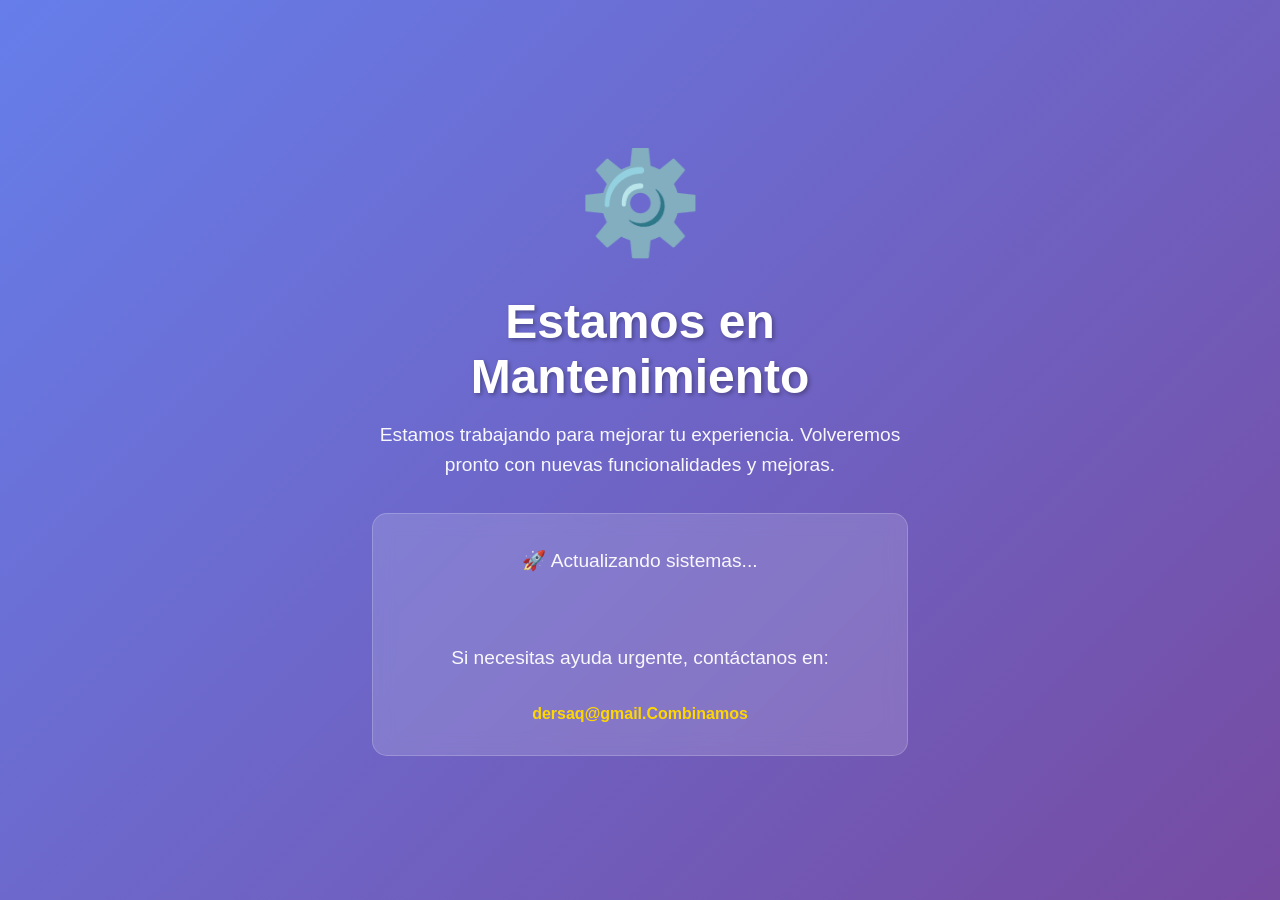
==== commit 9f08cf96: "mantenimiento2" ====
--- a/index.html
+++ b/index.html
@@ -159,7 +159,7 @@
 
         <div class="contact">
           <p>Si necesitas ayuda urgente, contáctanos en:</p>
-          <a href="mailto:contacto@tudominio.com">contacto@tudominio.com</a>
+          <a href="mailto:contacto@tudominio.com">dersaq@gmail.Combinamos</a>
         </div>
       </div>
     </div>
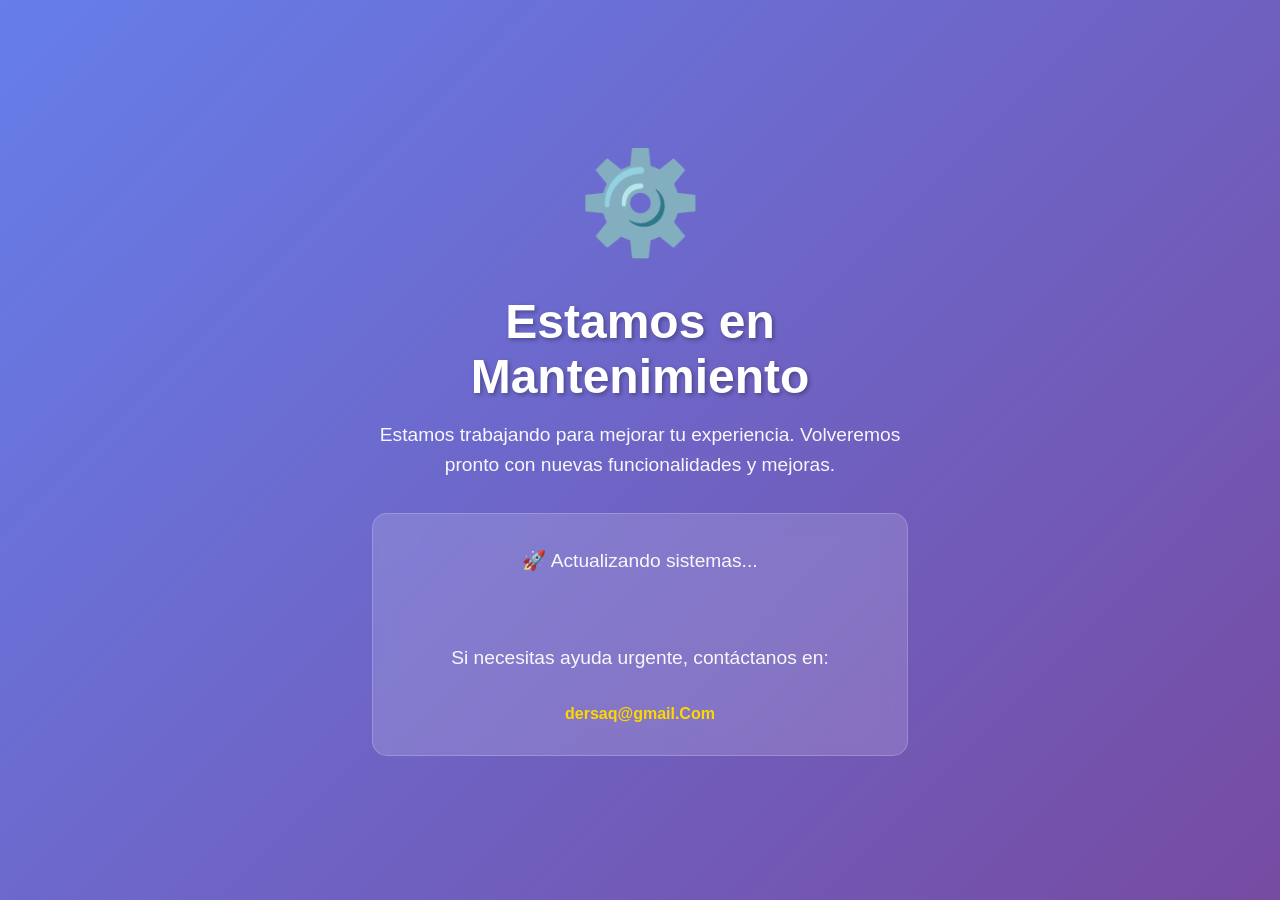
==== commit 1ed98e7a: "mantenimiento2" ====
--- a/index.html
+++ b/index.html
@@ -159,7 +159,7 @@
 
         <div class="contact">
           <p>Si necesitas ayuda urgente, contáctanos en:</p>
-          <a href="mailto:contacto@tudominio.com">dersaq@gmail.Combinamos</a>
+          <a href="mailto:contacto@tudominio.com">dersaq@gmail.Com</a>
         </div>
       </div>
     </div>
